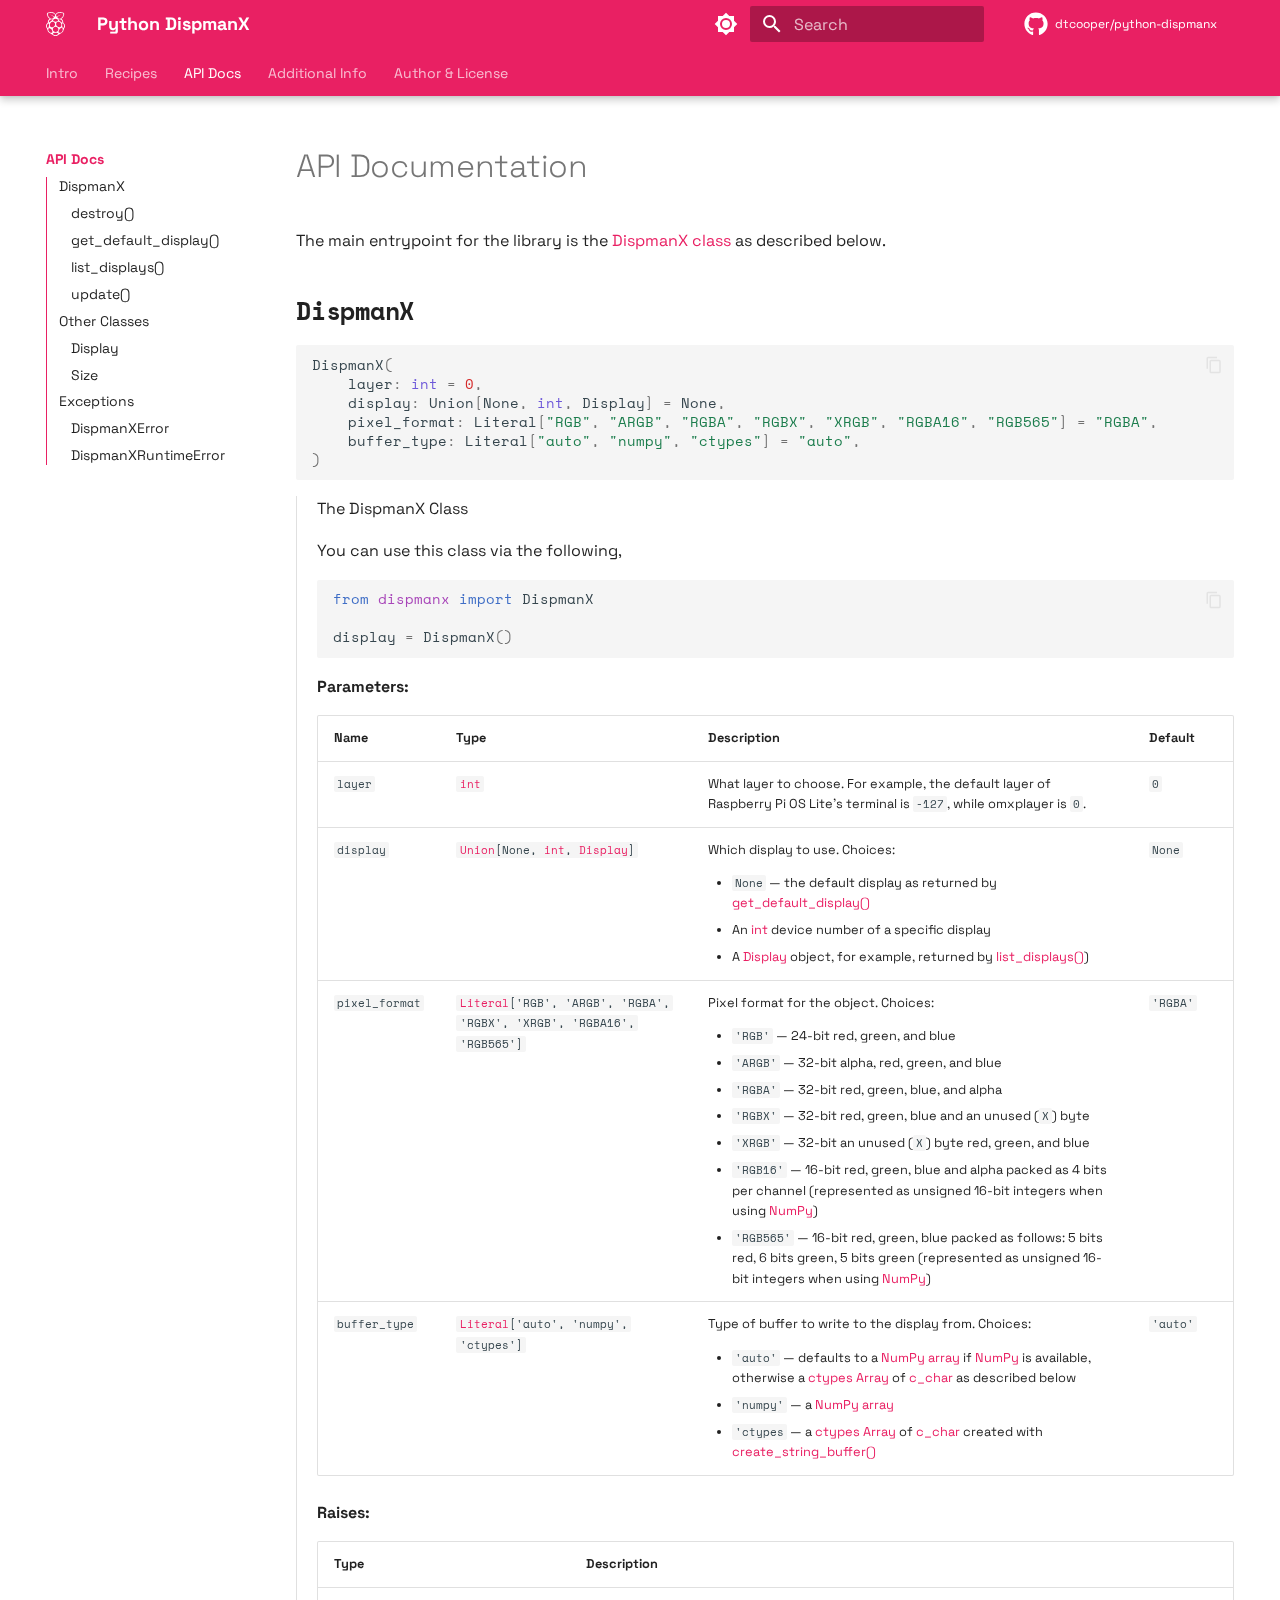
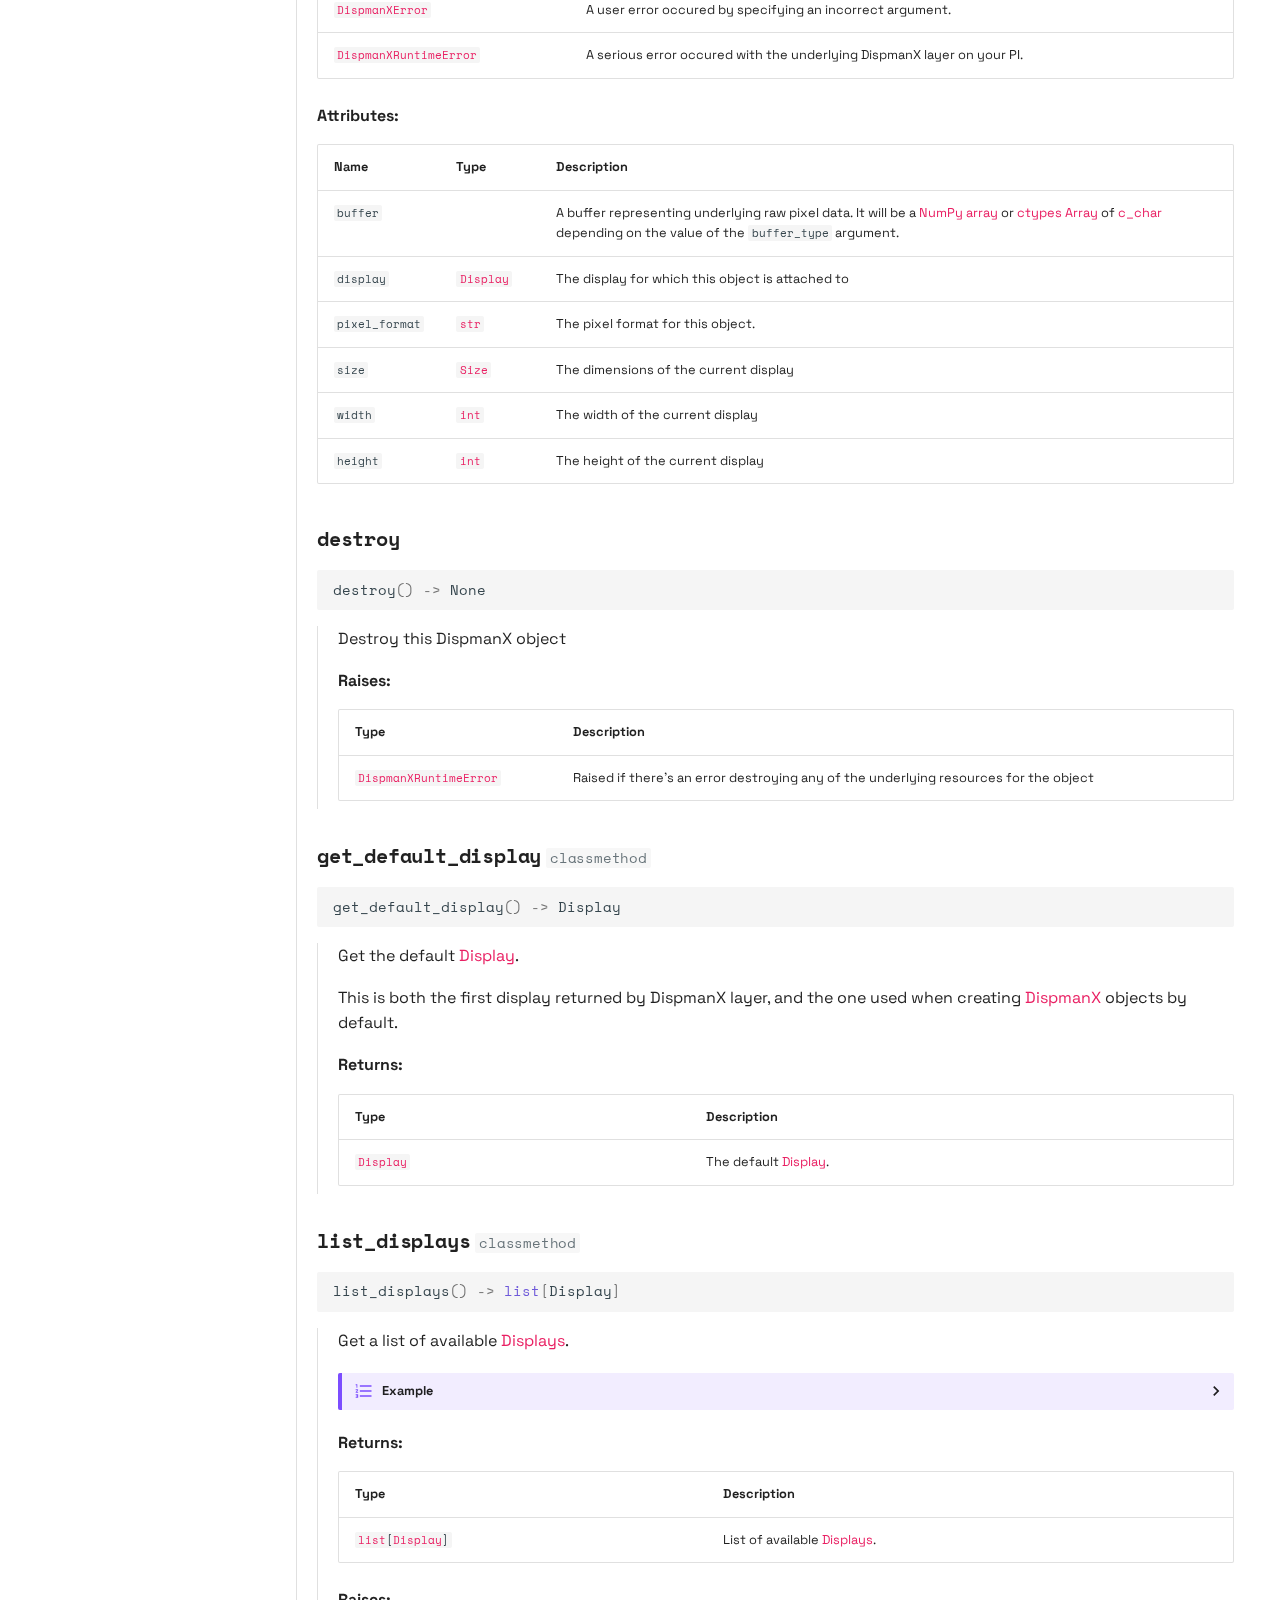
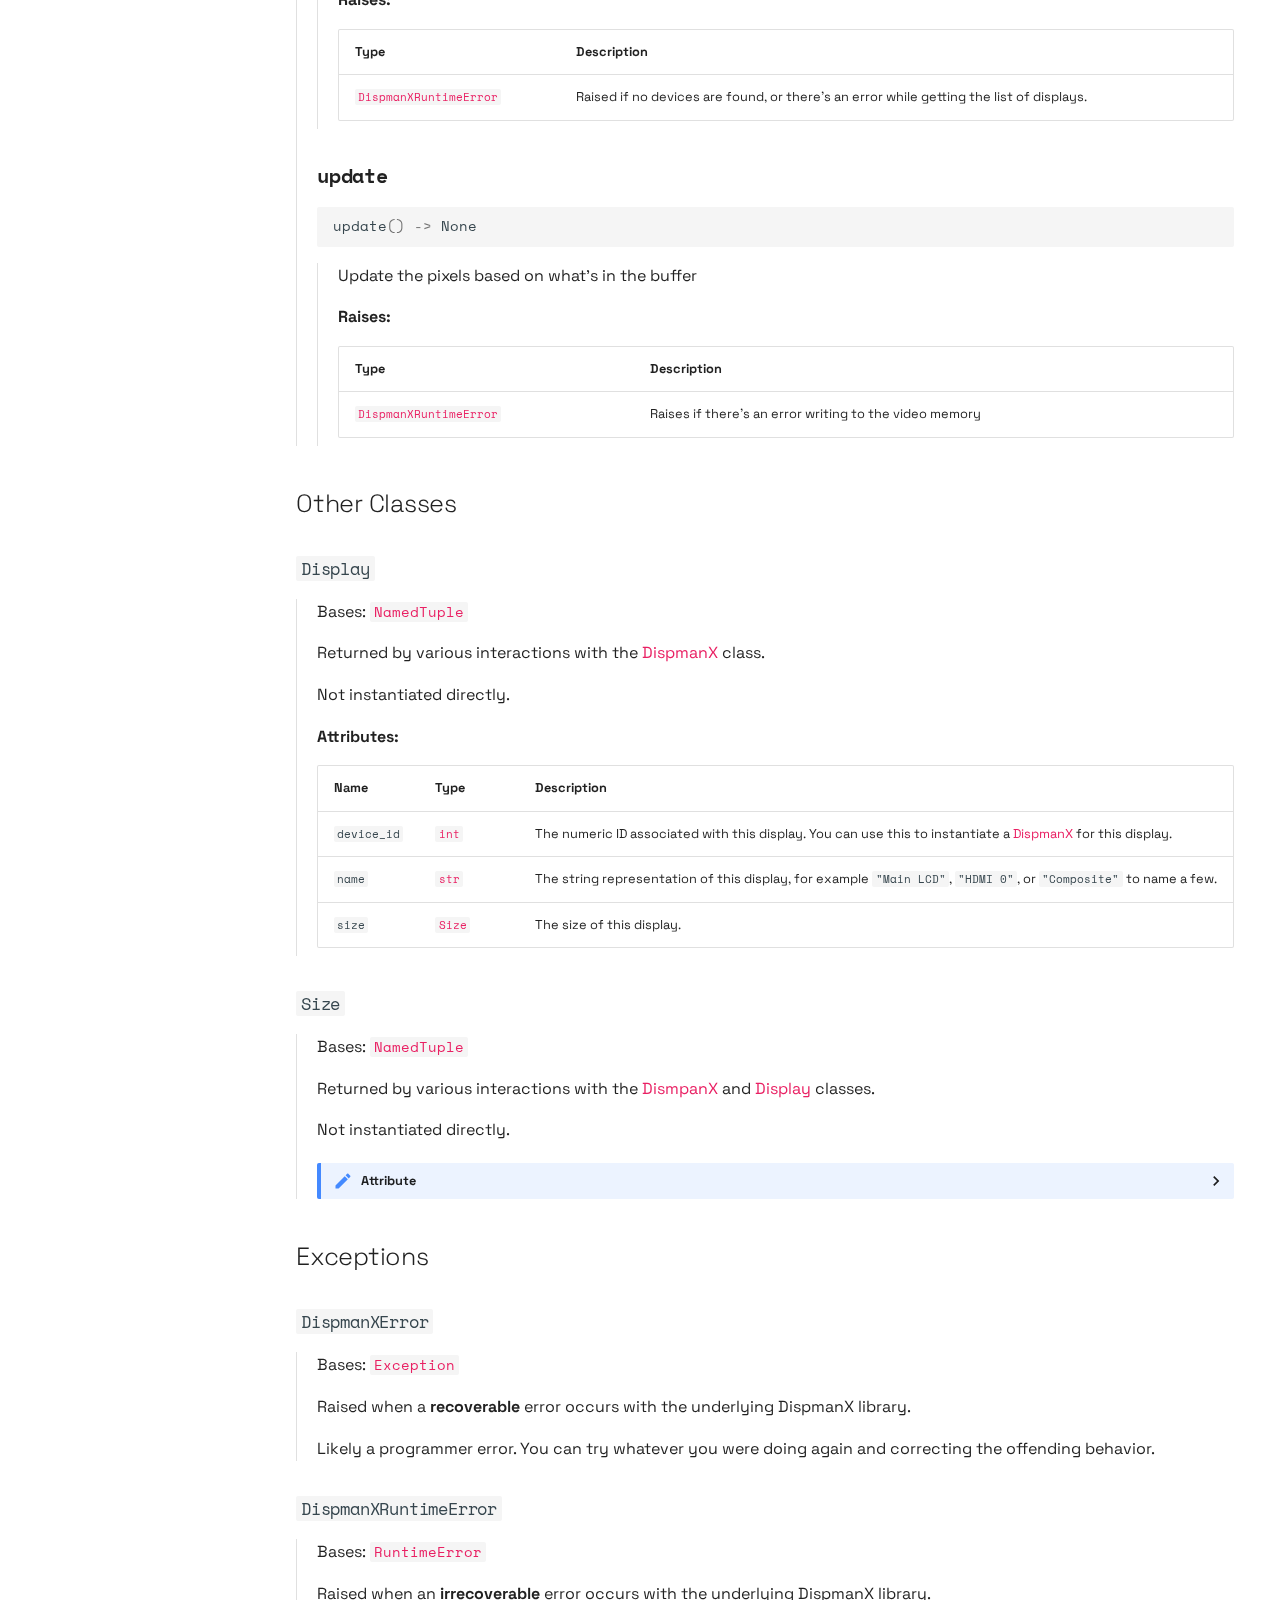
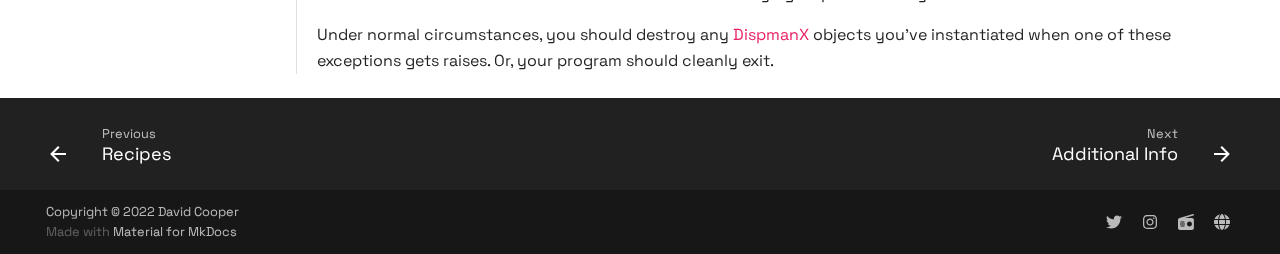
==== api/index.html @ 917f6f1a "Deployed 6e0c996 with MkDocs version: 1.3.1" ====
<!doctype html>
<html lang="en" class="no-js">
  <head>
    
      <meta charset="utf-8">
      <meta name="viewport" content="width=device-width,initial-scale=1">
      
      
      
        <link rel="canonical" href="https://dtcooper.github.io/python-dispmanx/api/">
      
      <link rel="icon" href="../assets/favicon.svg">
      <meta name="generator" content="mkdocs-1.3.1, mkdocs-material-8.3.9">
    
    
      
        <title>API Docs - Python DispmanX</title>
      
    
    
      <link rel="stylesheet" href="../assets/stylesheets/main.1d29e8d0.min.css">
      
        
        <link rel="stylesheet" href="../assets/stylesheets/palette.cbb835fc.min.css">
        
      
      
    
    
    
      
        
        
        <link rel="preconnect" href="https://fonts.gstatic.com" crossorigin>
        <link rel="stylesheet" href="https://fonts.googleapis.com/css?family=Space+Grotesk:300,300i,400,400i,700,700i%7CSpace+Mono:400,400i,700,700i&display=fallback">
        <style>:root{--md-text-font:"Space Grotesk";--md-code-font:"Space Mono"}</style>
      
    
    
      <link rel="stylesheet" href="../assets/_mkdocstrings.css">
    
      <link rel="stylesheet" href="../assets/extra.css">
    
    <script>__md_scope=new URL("..",location),__md_get=(e,_=localStorage,t=__md_scope)=>JSON.parse(_.getItem(t.pathname+"."+e)),__md_set=(e,_,t=localStorage,a=__md_scope)=>{try{t.setItem(a.pathname+"."+e,JSON.stringify(_))}catch(e){}}</script>
    
      

    
    
  </head>
  
  
    
    
      
    
    
    
    
    <body dir="ltr" data-md-color-scheme="default" data-md-color-primary="pink" data-md-color-accent="blue">
  
    
    
      <script>var palette=__md_get("__palette");if(palette&&"object"==typeof palette.color)for(var key of Object.keys(palette.color))document.body.setAttribute("data-md-color-"+key,palette.color[key])</script>
    
    <input class="md-toggle" data-md-toggle="drawer" type="checkbox" id="__drawer" autocomplete="off">
    <input class="md-toggle" data-md-toggle="search" type="checkbox" id="__search" autocomplete="off">
    <label class="md-overlay" for="__drawer"></label>
    <div data-md-component="skip">
      
        
        <a href="#api-documentation" class="md-skip">
          Skip to content
        </a>
      
    </div>
    <div data-md-component="announce">
      
    </div>
    
    
      

  

<header class="md-header md-header--lifted" data-md-component="header">
  <nav class="md-header__inner md-grid" aria-label="Header">
    <a href=".." title="Python DispmanX" class="md-header__button md-logo" aria-label="Python DispmanX" data-md-component="logo">
      
  
  <svg xmlns="http://www.w3.org/2000/svg" viewBox="0 0 407 512"><!--! Font Awesome Free 6.1.1 by @fontawesome - https://fontawesome.com License - https://fontawesome.com/license/free (Icons: CC BY 4.0, Fonts: SIL OFL 1.1, Code: MIT License) Copyright 2022 Fonticons, Inc.--><path d="m372 232.5-3.7-6.5c.1-46.4-21.4-65.3-46.5-79.7 7.6-2 15.4-3.6 17.6-13.2 13.1-3.3 15.8-9.4 17.1-15.8 3.4-2.3 14.8-8.7 13.6-19.7 6.4-4.4 10-10.1 8.1-18.1 6.9-7.5 8.7-13.7 5.8-19.4 8.3-10.3 4.6-15.6 1.1-20.9 6.2-11.2.7-23.2-16.6-21.2-6.9-10.1-21.9-7.8-24.2-7.8-2.6-3.2-6-6-16.5-4.7-6.8-6.1-14.4-5-22.3-2.1-9.3-7.3-15.5-1.4-22.6.8C271.6.6 269 5.5 263.5 7.6c-12.3-2.6-16.1 3-22 8.9l-6.9-.1c-18.6 10.8-27.8 32.8-31.1 44.1-3.3-11.3-12.5-33.3-31.1-44.1l-6.9.1c-5.9-5.9-9.7-11.5-22-8.9-5.6-2-8.1-7-19.4-3.4-4.6-1.4-8.9-4.4-13.9-4.3-2.6.1-5.5 1-8.7 3.5-7.9-3-15.5-4-22.3 2.1-10.5-1.3-14 1.4-16.5 4.7-2.3 0-17.3-2.3-24.2 7.8C21.2 16 15.8 28 22 39.2c-3.5 5.4-7.2 10.7 1.1 20.9-2.9 5.7-1.1 11.9 5.8 19.4-1.8 8 1.8 13.7 8.1 18.1-1.2 11 10.2 17.4 13.6 19.7 1.3 6.4 4 12.4 17.1 15.8 2.2 9.5 10 11.2 17.6 13.2-25.1 14.4-46.6 33.3-46.5 79.7l-3.7 6.5c-28.8 17.2-54.7 72.7-14.2 117.7 2.6 14.1 7.1 24.2 11 35.4 5.9 45.2 44.5 66.3 54.6 68.8 14.9 11.2 30.8 21.8 52.2 29.2C159 504.2 181 512 203 512h1c22.1 0 44-7.8 64.2-28.4 21.5-7.4 37.3-18 52.2-29.2 10.2-2.5 48.7-23.6 54.6-68.8 3.9-11.2 8.4-21.3 11-35.4 40.6-45.1 14.7-100.5-14-117.7zm-22.2-8c-1.5 18.7-98.9-65.1-82.1-67.9 45.7-7.5 83.6 19.2 82.1 67.9zm-43 93.1c-24.5 15.8-59.8 5.6-78.8-22.8s-14.6-64.2 9.9-80c24.5-15.8 59.8-5.6 78.8 22.8s14.6 64.2-9.9 80zM238.9 29.3c.8 4.2 1.8 6.8 2.9 7.6 5.4-5.8 9.8-11.7 16.8-17.3 0 3.3-1.7 6.8 2.5 9.4 3.7-5 8.8-9.5 15.5-13.3-3.2 5.6-.6 7.3 1.2 9.6 5.1-4.4 10-8.8 19.4-12.3-2.6 3.1-6.2 6.2-2.4 9.8 5.3-3.3 10.6-6.6 23.1-8.9-2.8 3.1-8.7 6.3-5.1 9.4 6.6-2.5 14-4.4 22.1-5.4-3.9 3.2-7.1 6.3-3.9 8.8 7.1-2.2 16.9-5.1 26.4-2.6l-6 6.1c-.7.8 14.1.6 23.9.8-3.6 5-7.2 9.7-9.3 18.2 1 1 5.8.4 10.4 0-4.7 9.9-12.8 12.3-14.7 16.6 2.9 2.2 6.8 1.6 11.2.1-3.4 6.9-10.4 11.7-16 17.3 1.4 1 3.9 1.6 9.7.9-5.2 5.5-11.4 10.5-18.8 15 1.3 1.5 5.8 1.5 10 1.6-6.7 6.5-15.3 9.9-23.4 14.2 4 2.7 6.9 2.1 10 2.1-5.7 4.7-15.4 7.1-24.4 10 1.7 2.7 3.4 3.4 7.1 4.1-9.5 5.3-23.2 2.9-27 5.6.9 2.7 3.6 4.4 6.7 5.8-15.4.9-57.3-.6-65.4-32.3 15.7-17.3 44.4-37.5 93.7-62.6-38.4 12.8-73 30-102 53.5-34.3-15.9-10.8-55.9 5.8-71.8zm-34.4 114.6c24.2-.3 54.1 17.8 54 34.7-.1 15-21 27.1-53.8 26.9-32.1-.4-53.7-15.2-53.6-29.8 0-11.9 26.2-32.5 53.4-31.8zm-123-12.8c3.7-.7 5.4-1.5 7.1-4.1-9-2.8-18.7-5.3-24.4-10 3.1 0 6 .7 10-2.1-8.1-4.3-16.7-7.7-23.4-14.2 4.2-.1 8.7 0 10-1.6-7.4-4.5-13.6-9.5-18.8-15 5.8.7 8.3.1 9.7-.9-5.6-5.6-12.7-10.4-16-17.3 4.3 1.5 8.3 2 11.2-.1-1.9-4.2-10-6.7-14.7-16.6 4.6.4 9.4 1 10.4 0-2.1-8.5-5.8-13.3-9.3-18.2 9.8-.1 24.6 0 23.9-.8l-6-6.1c9.5-2.5 19.3.4 26.4 2.6 3.2-2.5-.1-5.6-3.9-8.8 8.1 1.1 15.4 2.9 22.1 5.4 3.5-3.1-2.3-6.3-5.1-9.4 12.5 2.3 17.8 5.6 23.1 8.9 3.8-3.6.2-6.7-2.4-9.8 9.4 3.4 14.3 7.9 19.4 12.3 1.7-2.3 4.4-4 1.2-9.6 6.7 3.8 11.8 8.3 15.5 13.3 4.1-2.6 2.5-6.2 2.5-9.4 7 5.6 11.4 11.5 16.8 17.3 1.1-.8 2-3.4 2.9-7.6 16.6 15.9 40.1 55.9 6 71.8-29-23.5-63.6-40.7-102-53.5 49.3 25 78 45.3 93.7 62.6-8 31.8-50 33.2-65.4 32.3 3.1-1.4 5.8-3.2 6.7-5.8-4-2.8-17.6-.4-27.2-5.6zm60.1 24.1c16.8 2.8-80.6 86.5-82.1 67.9-1.5-48.7 36.5-75.5 82.1-67.9zM38.2 342c-23.7-18.8-31.3-73.7 12.6-98.3 26.5-7 9 107.8-12.6 98.3zm91 98.2c-13.3 7.9-45.8 4.7-68.8-27.9-15.5-27.4-13.5-55.2-2.6-63.4 16.3-9.8 41.5 3.4 60.9 25.6 16.9 20 24.6 55.3 10.5 65.7zm-26.4-119.7c-24.5-15.8-28.9-51.6-9.9-80s54.3-38.6 78.8-22.8 28.9 51.6 9.9 80c-19.1 28.4-54.4 38.6-78.8 22.8zM205 496c-29.4 1.2-58.2-23.7-57.8-32.3-.4-12.7 35.8-22.6 59.3-22 23.7-1 55.6 7.5 55.7 18.9.5 11-28.8 35.9-57.2 35.4zm58.9-124.9c.2 29.7-26.2 53.8-58.8 54-32.6.2-59.2-23.8-59.4-53.4v-.6c-.2-29.7 26.2-53.8 58.8-54 32.6-.2 59.2 23.8 59.4 53.4v.6zm82.2 42.7c-25.3 34.6-59.6 35.9-72.3 26.3-13.3-12.4-3.2-50.9 15.1-72 20.9-23.3 43.3-38.5 58.9-26.6 10.5 10.3 16.7 49.1-1.7 72.3zm22.9-73.2c-21.5 9.4-39-105.3-12.6-98.3 43.9 24.7 36.3 79.6 12.6 98.3z"/></svg>

    </a>
    <label class="md-header__button md-icon" for="__drawer">
      <svg xmlns="http://www.w3.org/2000/svg" viewBox="0 0 24 24"><path d="M3 6h18v2H3V6m0 5h18v2H3v-2m0 5h18v2H3v-2Z"/></svg>
    </label>
    <div class="md-header__title" data-md-component="header-title">
      <div class="md-header__ellipsis">
        <div class="md-header__topic">
          <span class="md-ellipsis">
            Python DispmanX
          </span>
        </div>
        <div class="md-header__topic" data-md-component="header-topic">
          <span class="md-ellipsis">
            
              API Docs
            
          </span>
        </div>
      </div>
    </div>
    
      <form class="md-header__option" data-md-component="palette">
        
          
          
          <input class="md-option" data-md-color-media="(prefers-color-scheme: light)" data-md-color-scheme="default" data-md-color-primary="pink" data-md-color-accent="blue"  aria-label="Switch to dark mode"  type="radio" name="__palette" id="__palette_1">
          
            <label class="md-header__button md-icon" title="Switch to dark mode" for="__palette_2" hidden>
              <svg xmlns="http://www.w3.org/2000/svg" viewBox="0 0 24 24"><path d="M12 8a4 4 0 0 0-4 4 4 4 0 0 0 4 4 4 4 0 0 0 4-4 4 4 0 0 0-4-4m0 10a6 6 0 0 1-6-6 6 6 0 0 1 6-6 6 6 0 0 1 6 6 6 6 0 0 1-6 6m8-9.31V4h-4.69L12 .69 8.69 4H4v4.69L.69 12 4 15.31V20h4.69L12 23.31 15.31 20H20v-4.69L23.31 12 20 8.69Z"/></svg>
            </label>
          
        
          
          
          <input class="md-option" data-md-color-media="(prefers-color-scheme: dark)" data-md-color-scheme="slate" data-md-color-primary="pink" data-md-color-accent="light-blue"  aria-label="Switch to light mode"  type="radio" name="__palette" id="__palette_2">
          
            <label class="md-header__button md-icon" title="Switch to light mode" for="__palette_1" hidden>
              <svg xmlns="http://www.w3.org/2000/svg" viewBox="0 0 24 24"><path d="m17.75 4.09-2.53 1.94.91 3.06-2.63-1.81-2.63 1.81.91-3.06-2.53-1.94L12.44 4l1.06-3 1.06 3 3.19.09m3.5 6.91-1.64 1.25.59 1.98-1.7-1.17-1.7 1.17.59-1.98L15.75 11l2.06-.05L18.5 9l.69 1.95 2.06.05m-2.28 4.95c.83-.08 1.72 1.1 1.19 1.85-.32.45-.66.87-1.08 1.27C15.17 23 8.84 23 4.94 19.07c-3.91-3.9-3.91-10.24 0-14.14.4-.4.82-.76 1.27-1.08.75-.53 1.93.36 1.85 1.19-.27 2.86.69 5.83 2.89 8.02a9.96 9.96 0 0 0 8.02 2.89m-1.64 2.02a12.08 12.08 0 0 1-7.8-3.47c-2.17-2.19-3.33-5-3.49-7.82-2.81 3.14-2.7 7.96.31 10.98 3.02 3.01 7.84 3.12 10.98.31Z"/></svg>
            </label>
          
        
      </form>
    
    
    
      <label class="md-header__button md-icon" for="__search">
        <svg xmlns="http://www.w3.org/2000/svg" viewBox="0 0 24 24"><path d="M9.5 3A6.5 6.5 0 0 1 16 9.5c0 1.61-.59 3.09-1.56 4.23l.27.27h.79l5 5-1.5 1.5-5-5v-.79l-.27-.27A6.516 6.516 0 0 1 9.5 16 6.5 6.5 0 0 1 3 9.5 6.5 6.5 0 0 1 9.5 3m0 2C7 5 5 7 5 9.5S7 14 9.5 14 14 12 14 9.5 12 5 9.5 5Z"/></svg>
      </label>
      <div class="md-search" data-md-component="search" role="dialog">
  <label class="md-search__overlay" for="__search"></label>
  <div class="md-search__inner" role="search">
    <form class="md-search__form" name="search">
      <input type="text" class="md-search__input" name="query" aria-label="Search" placeholder="Search" autocapitalize="off" autocorrect="off" autocomplete="off" spellcheck="false" data-md-component="search-query" required>
      <label class="md-search__icon md-icon" for="__search">
        <svg xmlns="http://www.w3.org/2000/svg" viewBox="0 0 24 24"><path d="M9.5 3A6.5 6.5 0 0 1 16 9.5c0 1.61-.59 3.09-1.56 4.23l.27.27h.79l5 5-1.5 1.5-5-5v-.79l-.27-.27A6.516 6.516 0 0 1 9.5 16 6.5 6.5 0 0 1 3 9.5 6.5 6.5 0 0 1 9.5 3m0 2C7 5 5 7 5 9.5S7 14 9.5 14 14 12 14 9.5 12 5 9.5 5Z"/></svg>
        <svg xmlns="http://www.w3.org/2000/svg" viewBox="0 0 24 24"><path d="M20 11v2H8l5.5 5.5-1.42 1.42L4.16 12l7.92-7.92L13.5 5.5 8 11h12Z"/></svg>
      </label>
      <nav class="md-search__options" aria-label="Search">
        
        <button type="reset" class="md-search__icon md-icon" aria-label="Clear" tabindex="-1">
          <svg xmlns="http://www.w3.org/2000/svg" viewBox="0 0 24 24"><path d="M19 6.41 17.59 5 12 10.59 6.41 5 5 6.41 10.59 12 5 17.59 6.41 19 12 13.41 17.59 19 19 17.59 13.41 12 19 6.41Z"/></svg>
        </button>
      </nav>
      
        <div class="md-search__suggest" data-md-component="search-suggest"></div>
      
    </form>
    <div class="md-search__output">
      <div class="md-search__scrollwrap" data-md-scrollfix>
        <div class="md-search-result" data-md-component="search-result">
          <div class="md-search-result__meta">
            Initializing search
          </div>
          <ol class="md-search-result__list"></ol>
        </div>
      </div>
    </div>
  </div>
</div>
    
    
      <div class="md-header__source">
        <a href="https://github.com/dtcooper/python-dispmanx" title="Go to repository" class="md-source" data-md-component="source">
  <div class="md-source__icon md-icon">
    
    <svg xmlns="http://www.w3.org/2000/svg" viewBox="0 0 496 512"><!--! Font Awesome Free 6.1.1 by @fontawesome - https://fontawesome.com License - https://fontawesome.com/license/free (Icons: CC BY 4.0, Fonts: SIL OFL 1.1, Code: MIT License) Copyright 2022 Fonticons, Inc.--><path d="M165.9 397.4c0 2-2.3 3.6-5.2 3.6-3.3.3-5.6-1.3-5.6-3.6 0-2 2.3-3.6 5.2-3.6 3-.3 5.6 1.3 5.6 3.6zm-31.1-4.5c-.7 2 1.3 4.3 4.3 4.9 2.6 1 5.6 0 6.2-2s-1.3-4.3-4.3-5.2c-2.6-.7-5.5.3-6.2 2.3zm44.2-1.7c-2.9.7-4.9 2.6-4.6 4.9.3 2 2.9 3.3 5.9 2.6 2.9-.7 4.9-2.6 4.6-4.6-.3-1.9-3-3.2-5.9-2.9zM244.8 8C106.1 8 0 113.3 0 252c0 110.9 69.8 205.8 169.5 239.2 12.8 2.3 17.3-5.6 17.3-12.1 0-6.2-.3-40.4-.3-61.4 0 0-70 15-84.7-29.8 0 0-11.4-29.1-27.8-36.6 0 0-22.9-15.7 1.6-15.4 0 0 24.9 2 38.6 25.8 21.9 38.6 58.6 27.5 72.9 20.9 2.3-16 8.8-27.1 16-33.7-55.9-6.2-112.3-14.3-112.3-110.5 0-27.5 7.6-41.3 23.6-58.9-2.6-6.5-11.1-33.3 2.6-67.9 20.9-6.5 69 27 69 27 20-5.6 41.5-8.5 62.8-8.5s42.8 2.9 62.8 8.5c0 0 48.1-33.6 69-27 13.7 34.7 5.2 61.4 2.6 67.9 16 17.7 25.8 31.5 25.8 58.9 0 96.5-58.9 104.2-114.8 110.5 9.2 7.9 17 22.9 17 46.4 0 33.7-.3 75.4-.3 83.6 0 6.5 4.6 14.4 17.3 12.1C428.2 457.8 496 362.9 496 252 496 113.3 383.5 8 244.8 8zM97.2 352.9c-1.3 1-1 3.3.7 5.2 1.6 1.6 3.9 2.3 5.2 1 1.3-1 1-3.3-.7-5.2-1.6-1.6-3.9-2.3-5.2-1zm-10.8-8.1c-.7 1.3.3 2.9 2.3 3.9 1.6 1 3.6.7 4.3-.7.7-1.3-.3-2.9-2.3-3.9-2-.6-3.6-.3-4.3.7zm32.4 35.6c-1.6 1.3-1 4.3 1.3 6.2 2.3 2.3 5.2 2.6 6.5 1 1.3-1.3.7-4.3-1.3-6.2-2.2-2.3-5.2-2.6-6.5-1zm-11.4-14.7c-1.6 1-1.6 3.6 0 5.9 1.6 2.3 4.3 3.3 5.6 2.3 1.6-1.3 1.6-3.9 0-6.2-1.4-2.3-4-3.3-5.6-2z"/></svg>
  </div>
  <div class="md-source__repository">
    dtcooper/python-dispmanx
  </div>
</a>
      </div>
    
  </nav>
  
    
      
<nav class="md-tabs" aria-label="Tabs" data-md-component="tabs">
  <div class="md-tabs__inner md-grid">
    <ul class="md-tabs__list">
      
        
  
  


  <li class="md-tabs__item">
    <a href=".." class="md-tabs__link">
      Intro
    </a>
  </li>

      
        
  
  


  <li class="md-tabs__item">
    <a href="../recipes/" class="md-tabs__link">
      Recipes
    </a>
  </li>

      
        
  
  
    
  


  <li class="md-tabs__item">
    <a href="./" class="md-tabs__link md-tabs__link--active">
      API Docs
    </a>
  </li>

      
        
  
  


  <li class="md-tabs__item">
    <a href="../more-info/" class="md-tabs__link">
      Additional Info
    </a>
  </li>

      
        
  
  


  <li class="md-tabs__item">
    <a href="../license/" class="md-tabs__link">
      Author & License
    </a>
  </li>

      
    </ul>
  </div>
</nav>
    
  
</header>
    
    <div class="md-container" data-md-component="container">
      
      
        
      
      <main class="md-main" data-md-component="main">
        <div class="md-main__inner md-grid">
          
            
              
              <div class="md-sidebar md-sidebar--primary" data-md-component="sidebar" data-md-type="navigation" >
                <div class="md-sidebar__scrollwrap">
                  <div class="md-sidebar__inner">
                    

  


  

<nav class="md-nav md-nav--primary md-nav--lifted md-nav--integrated" aria-label="Navigation" data-md-level="0">
  <label class="md-nav__title" for="__drawer">
    <a href=".." title="Python DispmanX" class="md-nav__button md-logo" aria-label="Python DispmanX" data-md-component="logo">
      
  
  <svg xmlns="http://www.w3.org/2000/svg" viewBox="0 0 407 512"><!--! Font Awesome Free 6.1.1 by @fontawesome - https://fontawesome.com License - https://fontawesome.com/license/free (Icons: CC BY 4.0, Fonts: SIL OFL 1.1, Code: MIT License) Copyright 2022 Fonticons, Inc.--><path d="m372 232.5-3.7-6.5c.1-46.4-21.4-65.3-46.5-79.7 7.6-2 15.4-3.6 17.6-13.2 13.1-3.3 15.8-9.4 17.1-15.8 3.4-2.3 14.8-8.7 13.6-19.7 6.4-4.4 10-10.1 8.1-18.1 6.9-7.5 8.7-13.7 5.8-19.4 8.3-10.3 4.6-15.6 1.1-20.9 6.2-11.2.7-23.2-16.6-21.2-6.9-10.1-21.9-7.8-24.2-7.8-2.6-3.2-6-6-16.5-4.7-6.8-6.1-14.4-5-22.3-2.1-9.3-7.3-15.5-1.4-22.6.8C271.6.6 269 5.5 263.5 7.6c-12.3-2.6-16.1 3-22 8.9l-6.9-.1c-18.6 10.8-27.8 32.8-31.1 44.1-3.3-11.3-12.5-33.3-31.1-44.1l-6.9.1c-5.9-5.9-9.7-11.5-22-8.9-5.6-2-8.1-7-19.4-3.4-4.6-1.4-8.9-4.4-13.9-4.3-2.6.1-5.5 1-8.7 3.5-7.9-3-15.5-4-22.3 2.1-10.5-1.3-14 1.4-16.5 4.7-2.3 0-17.3-2.3-24.2 7.8C21.2 16 15.8 28 22 39.2c-3.5 5.4-7.2 10.7 1.1 20.9-2.9 5.7-1.1 11.9 5.8 19.4-1.8 8 1.8 13.7 8.1 18.1-1.2 11 10.2 17.4 13.6 19.7 1.3 6.4 4 12.4 17.1 15.8 2.2 9.5 10 11.2 17.6 13.2-25.1 14.4-46.6 33.3-46.5 79.7l-3.7 6.5c-28.8 17.2-54.7 72.7-14.2 117.7 2.6 14.1 7.1 24.2 11 35.4 5.9 45.2 44.5 66.3 54.6 68.8 14.9 11.2 30.8 21.8 52.2 29.2C159 504.2 181 512 203 512h1c22.1 0 44-7.8 64.2-28.4 21.5-7.4 37.3-18 52.2-29.2 10.2-2.5 48.7-23.6 54.6-68.8 3.9-11.2 8.4-21.3 11-35.4 40.6-45.1 14.7-100.5-14-117.7zm-22.2-8c-1.5 18.7-98.9-65.1-82.1-67.9 45.7-7.5 83.6 19.2 82.1 67.9zm-43 93.1c-24.5 15.8-59.8 5.6-78.8-22.8s-14.6-64.2 9.9-80c24.5-15.8 59.8-5.6 78.8 22.8s14.6 64.2-9.9 80zM238.9 29.3c.8 4.2 1.8 6.8 2.9 7.6 5.4-5.8 9.8-11.7 16.8-17.3 0 3.3-1.7 6.8 2.5 9.4 3.7-5 8.8-9.5 15.5-13.3-3.2 5.6-.6 7.3 1.2 9.6 5.1-4.4 10-8.8 19.4-12.3-2.6 3.1-6.2 6.2-2.4 9.8 5.3-3.3 10.6-6.6 23.1-8.9-2.8 3.1-8.7 6.3-5.1 9.4 6.6-2.5 14-4.4 22.1-5.4-3.9 3.2-7.1 6.3-3.9 8.8 7.1-2.2 16.9-5.1 26.4-2.6l-6 6.1c-.7.8 14.1.6 23.9.8-3.6 5-7.2 9.7-9.3 18.2 1 1 5.8.4 10.4 0-4.7 9.9-12.8 12.3-14.7 16.6 2.9 2.2 6.8 1.6 11.2.1-3.4 6.9-10.4 11.7-16 17.3 1.4 1 3.9 1.6 9.7.9-5.2 5.5-11.4 10.5-18.8 15 1.3 1.5 5.8 1.5 10 1.6-6.7 6.5-15.3 9.9-23.4 14.2 4 2.7 6.9 2.1 10 2.1-5.7 4.7-15.4 7.1-24.4 10 1.7 2.7 3.4 3.4 7.1 4.1-9.5 5.3-23.2 2.9-27 5.6.9 2.7 3.6 4.4 6.7 5.8-15.4.9-57.3-.6-65.4-32.3 15.7-17.3 44.4-37.5 93.7-62.6-38.4 12.8-73 30-102 53.5-34.3-15.9-10.8-55.9 5.8-71.8zm-34.4 114.6c24.2-.3 54.1 17.8 54 34.7-.1 15-21 27.1-53.8 26.9-32.1-.4-53.7-15.2-53.6-29.8 0-11.9 26.2-32.5 53.4-31.8zm-123-12.8c3.7-.7 5.4-1.5 7.1-4.1-9-2.8-18.7-5.3-24.4-10 3.1 0 6 .7 10-2.1-8.1-4.3-16.7-7.7-23.4-14.2 4.2-.1 8.7 0 10-1.6-7.4-4.5-13.6-9.5-18.8-15 5.8.7 8.3.1 9.7-.9-5.6-5.6-12.7-10.4-16-17.3 4.3 1.5 8.3 2 11.2-.1-1.9-4.2-10-6.7-14.7-16.6 4.6.4 9.4 1 10.4 0-2.1-8.5-5.8-13.3-9.3-18.2 9.8-.1 24.6 0 23.9-.8l-6-6.1c9.5-2.5 19.3.4 26.4 2.6 3.2-2.5-.1-5.6-3.9-8.8 8.1 1.1 15.4 2.9 22.1 5.4 3.5-3.1-2.3-6.3-5.1-9.4 12.5 2.3 17.8 5.6 23.1 8.9 3.8-3.6.2-6.7-2.4-9.8 9.4 3.4 14.3 7.9 19.4 12.3 1.7-2.3 4.4-4 1.2-9.6 6.7 3.8 11.8 8.3 15.5 13.3 4.1-2.6 2.5-6.2 2.5-9.4 7 5.6 11.4 11.5 16.8 17.3 1.1-.8 2-3.4 2.9-7.6 16.6 15.9 40.1 55.9 6 71.8-29-23.5-63.6-40.7-102-53.5 49.3 25 78 45.3 93.7 62.6-8 31.8-50 33.2-65.4 32.3 3.1-1.4 5.8-3.2 6.7-5.8-4-2.8-17.6-.4-27.2-5.6zm60.1 24.1c16.8 2.8-80.6 86.5-82.1 67.9-1.5-48.7 36.5-75.5 82.1-67.9zM38.2 342c-23.7-18.8-31.3-73.7 12.6-98.3 26.5-7 9 107.8-12.6 98.3zm91 98.2c-13.3 7.9-45.8 4.7-68.8-27.9-15.5-27.4-13.5-55.2-2.6-63.4 16.3-9.8 41.5 3.4 60.9 25.6 16.9 20 24.6 55.3 10.5 65.7zm-26.4-119.7c-24.5-15.8-28.9-51.6-9.9-80s54.3-38.6 78.8-22.8 28.9 51.6 9.9 80c-19.1 28.4-54.4 38.6-78.8 22.8zM205 496c-29.4 1.2-58.2-23.7-57.8-32.3-.4-12.7 35.8-22.6 59.3-22 23.7-1 55.6 7.5 55.7 18.9.5 11-28.8 35.9-57.2 35.4zm58.9-124.9c.2 29.7-26.2 53.8-58.8 54-32.6.2-59.2-23.8-59.4-53.4v-.6c-.2-29.7 26.2-53.8 58.8-54 32.6-.2 59.2 23.8 59.4 53.4v.6zm82.2 42.7c-25.3 34.6-59.6 35.9-72.3 26.3-13.3-12.4-3.2-50.9 15.1-72 20.9-23.3 43.3-38.5 58.9-26.6 10.5 10.3 16.7 49.1-1.7 72.3zm22.9-73.2c-21.5 9.4-39-105.3-12.6-98.3 43.9 24.7 36.3 79.6 12.6 98.3z"/></svg>

    </a>
    Python DispmanX
  </label>
  
    <div class="md-nav__source">
      <a href="https://github.com/dtcooper/python-dispmanx" title="Go to repository" class="md-source" data-md-component="source">
  <div class="md-source__icon md-icon">
    
    <svg xmlns="http://www.w3.org/2000/svg" viewBox="0 0 496 512"><!--! Font Awesome Free 6.1.1 by @fontawesome - https://fontawesome.com License - https://fontawesome.com/license/free (Icons: CC BY 4.0, Fonts: SIL OFL 1.1, Code: MIT License) Copyright 2022 Fonticons, Inc.--><path d="M165.9 397.4c0 2-2.3 3.6-5.2 3.6-3.3.3-5.6-1.3-5.6-3.6 0-2 2.3-3.6 5.2-3.6 3-.3 5.6 1.3 5.6 3.6zm-31.1-4.5c-.7 2 1.3 4.3 4.3 4.9 2.6 1 5.6 0 6.2-2s-1.3-4.3-4.3-5.2c-2.6-.7-5.5.3-6.2 2.3zm44.2-1.7c-2.9.7-4.9 2.6-4.6 4.9.3 2 2.9 3.3 5.9 2.6 2.9-.7 4.9-2.6 4.6-4.6-.3-1.9-3-3.2-5.9-2.9zM244.8 8C106.1 8 0 113.3 0 252c0 110.9 69.8 205.8 169.5 239.2 12.8 2.3 17.3-5.6 17.3-12.1 0-6.2-.3-40.4-.3-61.4 0 0-70 15-84.7-29.8 0 0-11.4-29.1-27.8-36.6 0 0-22.9-15.7 1.6-15.4 0 0 24.9 2 38.6 25.8 21.9 38.6 58.6 27.5 72.9 20.9 2.3-16 8.8-27.1 16-33.7-55.9-6.2-112.3-14.3-112.3-110.5 0-27.5 7.6-41.3 23.6-58.9-2.6-6.5-11.1-33.3 2.6-67.9 20.9-6.5 69 27 69 27 20-5.6 41.5-8.5 62.8-8.5s42.8 2.9 62.8 8.5c0 0 48.1-33.6 69-27 13.7 34.7 5.2 61.4 2.6 67.9 16 17.7 25.8 31.5 25.8 58.9 0 96.5-58.9 104.2-114.8 110.5 9.2 7.9 17 22.9 17 46.4 0 33.7-.3 75.4-.3 83.6 0 6.5 4.6 14.4 17.3 12.1C428.2 457.8 496 362.9 496 252 496 113.3 383.5 8 244.8 8zM97.2 352.9c-1.3 1-1 3.3.7 5.2 1.6 1.6 3.9 2.3 5.2 1 1.3-1 1-3.3-.7-5.2-1.6-1.6-3.9-2.3-5.2-1zm-10.8-8.1c-.7 1.3.3 2.9 2.3 3.9 1.6 1 3.6.7 4.3-.7.7-1.3-.3-2.9-2.3-3.9-2-.6-3.6-.3-4.3.7zm32.4 35.6c-1.6 1.3-1 4.3 1.3 6.2 2.3 2.3 5.2 2.6 6.5 1 1.3-1.3.7-4.3-1.3-6.2-2.2-2.3-5.2-2.6-6.5-1zm-11.4-14.7c-1.6 1-1.6 3.6 0 5.9 1.6 2.3 4.3 3.3 5.6 2.3 1.6-1.3 1.6-3.9 0-6.2-1.4-2.3-4-3.3-5.6-2z"/></svg>
  </div>
  <div class="md-source__repository">
    dtcooper/python-dispmanx
  </div>
</a>
    </div>
  
  <ul class="md-nav__list" data-md-scrollfix>
    
      
      
      

  
  
  
    <li class="md-nav__item">
      <a href=".." class="md-nav__link">
        Intro
      </a>
    </li>
  

    
      
      
      

  
  
  
    <li class="md-nav__item">
      <a href="../recipes/" class="md-nav__link">
        Recipes
      </a>
    </li>
  

    
      
      
      

  
  
    
  
  
    <li class="md-nav__item md-nav__item--active">
      
      <input class="md-nav__toggle md-toggle" data-md-toggle="toc" type="checkbox" id="__toc">
      
      
        
      
      
        <label class="md-nav__link md-nav__link--active" for="__toc">
          API Docs
          <span class="md-nav__icon md-icon"></span>
        </label>
      
      <a href="./" class="md-nav__link md-nav__link--active">
        API Docs
      </a>
      
        

<nav class="md-nav md-nav--secondary" aria-label="Table of contents">
  
  
  
    
  
  
    <label class="md-nav__title" for="__toc">
      <span class="md-nav__icon md-icon"></span>
      Table of contents
    </label>
    <ul class="md-nav__list" data-md-component="toc" data-md-scrollfix>
      
        <li class="md-nav__item">
  <a href="#dispmanx.DispmanX" class="md-nav__link">
    DispmanX
  </a>
  
    <nav class="md-nav" aria-label="DispmanX">
      <ul class="md-nav__list">
        
          <li class="md-nav__item">
  <a href="#dispmanx.dispmanx.DispmanX.destroy" class="md-nav__link">
    destroy()
  </a>
  
</li>
        
          <li class="md-nav__item">
  <a href="#dispmanx.dispmanx.DispmanX.get_default_display" class="md-nav__link">
    get_default_display()
  </a>
  
</li>
        
          <li class="md-nav__item">
  <a href="#dispmanx.dispmanx.DispmanX.list_displays" class="md-nav__link">
    list_displays()
  </a>
  
</li>
        
          <li class="md-nav__item">
  <a href="#dispmanx.dispmanx.DispmanX.update" class="md-nav__link">
    update()
  </a>
  
</li>
        
      </ul>
    </nav>
  
</li>
      
        <li class="md-nav__item">
  <a href="#other-classes" class="md-nav__link">
    Other Classes
  </a>
  
    <nav class="md-nav" aria-label="Other Classes">
      <ul class="md-nav__list">
        
          <li class="md-nav__item">
  <a href="#dispmanx.dispmanx.Display" class="md-nav__link">
    Display
  </a>
  
</li>
        
          <li class="md-nav__item">
  <a href="#dispmanx.dispmanx.Size" class="md-nav__link">
    Size
  </a>
  
</li>
        
      </ul>
    </nav>
  
</li>
      
        <li class="md-nav__item">
  <a href="#exceptions" class="md-nav__link">
    Exceptions
  </a>
  
    <nav class="md-nav" aria-label="Exceptions">
      <ul class="md-nav__list">
        
          <li class="md-nav__item">
  <a href="#dispmanx.DispmanXError" class="md-nav__link">
    DispmanXError
  </a>
  
</li>
        
          <li class="md-nav__item">
  <a href="#dispmanx.DispmanXRuntimeError" class="md-nav__link">
    DispmanXRuntimeError
  </a>
  
</li>
        
      </ul>
    </nav>
  
</li>
      
    </ul>
  
</nav>
      
    </li>
  

    
      
      
      

  
  
  
    <li class="md-nav__item">
      <a href="../more-info/" class="md-nav__link">
        Additional Info
      </a>
    </li>
  

    
      
      
      

  
  
  
    <li class="md-nav__item">
      <a href="../license/" class="md-nav__link">
        Author & License
      </a>
    </li>
  

    
  </ul>
</nav>
                  </div>
                </div>
              </div>
            
            
          
          <div class="md-content" data-md-component="content">
            <article class="md-content__inner md-typeset">
              
                


<h1 id="api-documentation">API Documentation<a class="headerlink" href="#api-documentation" title="Permanent link">←</a></h1>
<p>The main entrypoint for the library is the <a class="autorefs autorefs-internal" href="#dispmanx.DispmanX">DispmanX class</a>
as described below.</p>


<div class="doc doc-object doc-class">



<h2 id="dispmanx.DispmanX" class="doc doc-heading">
        <span class="doc doc-object-name doc-class-name">DispmanX</span>


<a href="#dispmanx.DispmanX" class="headerlink" title="Permanent link">←</a></h2>
<div class="highlight"><pre><span></span><code><a id="__codelineno-0-1" name="__codelineno-0-1" href="#__codelineno-0-1"></a><span class="n">DispmanX</span><span class="p">(</span>
<a id="__codelineno-0-2" name="__codelineno-0-2" href="#__codelineno-0-2"></a>    <span class="n">layer</span><span class="p">:</span> <span class="nb">int</span> <span class="o">=</span> <span class="mi">0</span><span class="p">,</span>
<a id="__codelineno-0-3" name="__codelineno-0-3" href="#__codelineno-0-3"></a>    <span class="n">display</span><span class="p">:</span> <span class="n">Union</span><span class="p">[</span><span class="kc">None</span><span class="p">,</span> <span class="nb">int</span><span class="p">,</span> <span class="n">Display</span><span class="p">]</span> <span class="o">=</span> <span class="kc">None</span><span class="p">,</span>
<a id="__codelineno-0-4" name="__codelineno-0-4" href="#__codelineno-0-4"></a>    <span class="n">pixel_format</span><span class="p">:</span> <span class="n">Literal</span><span class="p">[</span><span class="s2">&quot;RGB&quot;</span><span class="p">,</span> <span class="s2">&quot;ARGB&quot;</span><span class="p">,</span> <span class="s2">&quot;RGBA&quot;</span><span class="p">,</span> <span class="s2">&quot;RGBX&quot;</span><span class="p">,</span> <span class="s2">&quot;XRGB&quot;</span><span class="p">,</span> <span class="s2">&quot;RGBA16&quot;</span><span class="p">,</span> <span class="s2">&quot;RGB565&quot;</span><span class="p">]</span> <span class="o">=</span> <span class="s2">&quot;RGBA&quot;</span><span class="p">,</span>
<a id="__codelineno-0-5" name="__codelineno-0-5" href="#__codelineno-0-5"></a>    <span class="n">buffer_type</span><span class="p">:</span> <span class="n">Literal</span><span class="p">[</span><span class="s2">&quot;auto&quot;</span><span class="p">,</span> <span class="s2">&quot;numpy&quot;</span><span class="p">,</span> <span class="s2">&quot;ctypes&quot;</span><span class="p">]</span> <span class="o">=</span> <span class="s2">&quot;auto&quot;</span><span class="p">,</span>
<a id="__codelineno-0-6" name="__codelineno-0-6" href="#__codelineno-0-6"></a><span class="p">)</span>
</code></pre></div>

  <div class="doc doc-contents first">


  
      <p>The DispmanX Class</p>
<p>You can use this class via the following,</p>
<div class="highlight"><pre><span></span><code><a id="__codelineno-0-1" name="__codelineno-0-1" href="#__codelineno-0-1"></a><span class="kn">from</span> <span class="nn">dispmanx</span> <span class="kn">import</span> <span class="n">DispmanX</span>
<a id="__codelineno-0-2" name="__codelineno-0-2" href="#__codelineno-0-2"></a>
<a id="__codelineno-0-3" name="__codelineno-0-3" href="#__codelineno-0-3"></a><span class="n">display</span> <span class="o">=</span> <span class="n">DispmanX</span><span class="p">()</span>
</code></pre></div>

  <p><strong>Parameters:</strong></p>
  <table>
    <thead>
      <tr>
        <th>Name</th>
        <th>Type</th>
        <th>Description</th>
        <th>Default</th>
      </tr>
    </thead>
    <tbody>
        <tr>
          <td><code>layer</code></td>
          <td>
                <code><a class="autorefs autorefs-external" href="https://docs.python.org/3/library/functions.html#int">int</a></code>
          </td>
          <td><p>What layer to choose. For example, the default layer of
Raspberry Pi OS Lite's terminal is <code>-127</code>, while omxplayer is
<code>0</code>.</p></td>
          <td>
                <code>0</code>
          </td>
        </tr>
        <tr>
          <td><code>display</code></td>
          <td>
                <code><a class="autorefs autorefs-external" title="typing.Union" href="https://docs.python.org/3/library/typing.html#typing.Union">Union</a>[None, <a class="autorefs autorefs-external" href="https://docs.python.org/3/library/functions.html#int">int</a>, <a class="autorefs autorefs-internal" title="dispmanx.dispmanx.Display" href="#dispmanx.dispmanx.Display">Display</a>]</code>
          </td>
          <td><p>Which display to use. Choices:</p>
<ul>
<li><code>None</code> &mdash; the default display as returned by
    <a class="autorefs autorefs-internal" href="#dispmanx.dispmanx.DispmanX.get_default_display">get_default_display()</a></li>
<li>An <a class="autorefs autorefs-external" href="https://docs.python.org/3/library/functions.html#int">int</a> device number of a specific display</li>
<li>A <a class="autorefs autorefs-internal" href="#dispmanx.dispmanx.Display">Display</a> object, for example,
    returned by <a class="autorefs autorefs-internal" href="#dispmanx.dispmanx.DispmanX.list_displays">list_displays()</a>)</li>
</ul></td>
          <td>
                <code>None</code>
          </td>
        </tr>
        <tr>
          <td><code>pixel_format</code></td>
          <td>
                <code><a class="autorefs autorefs-external" title="typing.Literal" href="https://docs.python.org/3/library/typing.html#typing.Literal">Literal</a>[&#39;RGB&#39;, &#39;ARGB&#39;, &#39;RGBA&#39;, &#39;RGBX&#39;, &#39;XRGB&#39;, &#39;RGBA16&#39;, &#39;RGB565&#39;]</code>
          </td>
          <td><p>Pixel format for the object. Choices:</p>
<ul>
<li><code>'RGB'</code> &mdash; 24-bit red, green, and blue</li>
<li><code>'ARGB'</code> &mdash; 32-bit alpha, red, green, and blue</li>
<li><code>'RGBA'</code> &mdash; 32-bit red, green, blue, and alpha</li>
<li><code>'RGBX'</code> &mdash; 32-bit red, green, blue and an unused (<code>X</code>) byte</li>
<li><code>'XRGB'</code> &mdash; 32-bit an unused (<code>X</code>) byte red, green, and blue</li>
<li><code>'RGB16'</code> &mdash; 16-bit red, green, blue and alpha packed as
    4 bits per channel (represented as unsigned 16-bit integers
    when using <a class="autorefs autorefs-external" href="https://docs.scipy.org/doc/numpy/reference/index.html#module-numpy">NumPy</a>)</li>
<li><code>'RGB565'</code> &mdash; 16-bit red, green, blue packed as follows:
    5 bits red, 6 bits green, 5 bits green (represented as unsigned
    16-bit integers when using <a class="autorefs autorefs-external" href="https://docs.scipy.org/doc/numpy/reference/index.html#module-numpy">NumPy</a>)</li>
</ul></td>
          <td>
                <code>&#39;RGBA&#39;</code>
          </td>
        </tr>
        <tr>
          <td><code>buffer_type</code></td>
          <td>
                <code><a class="autorefs autorefs-external" title="typing.Literal" href="https://docs.python.org/3/library/typing.html#typing.Literal">Literal</a>[&#39;auto&#39;, &#39;numpy&#39;, &#39;ctypes&#39;]</code>
          </td>
          <td><p>Type of buffer to write to the display from. Choices:</p>
<ul>
<li><code>'auto'</code> &mdash; defaults to a <a class="autorefs autorefs-external" href="https://docs.scipy.org/doc/numpy/reference/generated/numpy.array.html#numpy.array">NumPy array</a> if
    <a class="autorefs autorefs-external" href="https://docs.scipy.org/doc/numpy/reference/index.html#module-numpy">NumPy</a> is available, otherwise a <a class="autorefs autorefs-external" href="https://docs.python.org/3/library/ctypes.html#module-ctypes">ctypes</a>
    <a class="autorefs autorefs-external" href="https://docs.python.org/3/library/ctypes.html#ctypes.Array">Array</a> of <a class="autorefs autorefs-external" href="https://docs.python.org/3/library/ctypes.html#ctypes.c_char">c_char</a> as
    described below</li>
<li><code>'numpy'</code> &mdash; a <a class="autorefs autorefs-external" href="https://docs.scipy.org/doc/numpy/reference/generated/numpy.array.html#numpy.array">NumPy array</a></li>
<li><code>'ctypes</code> &mdash; a <a class="autorefs autorefs-external" href="https://docs.python.org/3/library/ctypes.html#module-ctypes">ctypes</a> <a class="autorefs autorefs-external" href="https://docs.python.org/3/library/ctypes.html#ctypes.Array">Array</a> of
    <a class="autorefs autorefs-external" href="https://docs.python.org/3/library/ctypes.html#ctypes.c_char">c_char</a> created with
    <a class="autorefs autorefs-external" href="https://docs.python.org/3/library/ctypes.html#ctypes.create_string_buffer">create_string_buffer()</a></li>
</ul></td>
          <td>
                <code>&#39;auto&#39;</code>
          </td>
        </tr>
    </tbody>
  </table>

  <p><strong>Raises:</strong></p>
  <table>
    <thead>
      <tr>
        <th>Type</th>
        <th>Description</th>
      </tr>
    </thead>
    <tbody>
        <tr>
          <td>
                <code><a class="autorefs autorefs-internal" title="dispmanx.exceptions.DispmanXError" href="#dispmanx.DispmanXError">DispmanXError</a></code>
          </td>
          <td><p>A user error occured by specifying an incorrect
argument.</p></td>
        </tr>
        <tr>
          <td>
                <code><a class="autorefs autorefs-internal" title="dispmanx.exceptions.DispmanXRuntimeError" href="#dispmanx.DispmanXRuntimeError">DispmanXRuntimeError</a></code>
          </td>
          <td><p>A serious error occured with the underlying
DispmanX layer on your PI.</p></td>
        </tr>
    </tbody>
  </table>

  <p><strong>Attributes:</strong></p>
  <table>
    <thead>
      <tr>
        <th>Name</th>
        <th>Type</th>
        <th>Description</th>
      </tr>
    </thead>
    <tbody>
        <tr>
          <td><code>buffer</code></td>
          <td>
          </td>
          <td><p>A buffer representing underlying raw pixel data. It will be
a <a class="autorefs autorefs-external" href="https://docs.scipy.org/doc/numpy/reference/generated/numpy.array.html#numpy.array">NumPy array</a> or <a class="autorefs autorefs-external" href="https://docs.python.org/3/library/ctypes.html#module-ctypes">ctypes</a> <a class="autorefs autorefs-external" href="https://docs.python.org/3/library/ctypes.html#ctypes.Array">Array</a>
of <a class="autorefs autorefs-external" href="https://docs.python.org/3/library/ctypes.html#ctypes.c_char">c_char</a> depending on the value of the
<code>buffer_type</code> argument.</p></td>
        </tr>
        <tr>
          <td><code>display</code></td>
          <td>
                <code><a class="autorefs autorefs-internal" title="dispmanx.dispmanx.Display" href="#dispmanx.dispmanx.Display">Display</a></code>
          </td>
          <td><p>The display for which this object is attached to</p></td>
        </tr>
        <tr>
          <td><code>pixel_format</code></td>
          <td>
                <code><a class="autorefs autorefs-external" href="https://docs.python.org/3/library/stdtypes.html#str">str</a></code>
          </td>
          <td><p>The pixel format for this object.</p></td>
        </tr>
        <tr>
          <td><code>size</code></td>
          <td>
                <code><a class="autorefs autorefs-internal" title="dispmanx.dispmanx.Size" href="#dispmanx.dispmanx.Size">Size</a></code>
          </td>
          <td><p>The dimensions of the current display</p></td>
        </tr>
        <tr>
          <td><code>width</code></td>
          <td>
                <code><a class="autorefs autorefs-external" href="https://docs.python.org/3/library/functions.html#int">int</a></code>
          </td>
          <td><p>The width of the current display</p></td>
        </tr>
        <tr>
          <td><code>height</code></td>
          <td>
                <code><a class="autorefs autorefs-external" href="https://docs.python.org/3/library/functions.html#int">int</a></code>
          </td>
          <td><p>The height of the current display</p></td>
        </tr>
    </tbody>
  </table>


  

  <div class="doc doc-children">









<div class="doc doc-object doc-function">



<h3 id="dispmanx.dispmanx.DispmanX.destroy" class="doc doc-heading">
        <span class="doc doc-object-name doc-function-name">destroy</span>


<a href="#dispmanx.dispmanx.DispmanX.destroy" class="headerlink" title="Permanent link">←</a></h3>
<div class="highlight"><pre><span></span><code><a id="__codelineno-0-1" name="__codelineno-0-1" href="#__codelineno-0-1"></a><span class="n">destroy</span><span class="p">()</span> <span class="o">-&gt;</span> <span class="kc">None</span>
</code></pre></div>

  <div class="doc doc-contents ">
  
      <p>Destroy this DispmanX object</p>

  <p><strong>Raises:</strong></p>
  <table>
    <thead>
      <tr>
        <th>Type</th>
        <th>Description</th>
      </tr>
    </thead>
    <tbody>
        <tr>
          <td>
                <code><a class="autorefs autorefs-internal" title="dispmanx.exceptions.DispmanXRuntimeError" href="#dispmanx.DispmanXRuntimeError">DispmanXRuntimeError</a></code>
          </td>
          <td><p>Raised if there's an error destroying any of
the underlying resources for the object</p></td>
        </tr>
    </tbody>
  </table>

  </div>

</div>

<div class="doc doc-object doc-function">



<h3 id="dispmanx.dispmanx.DispmanX.get_default_display" class="doc doc-heading">
        <span class="doc doc-object-name doc-function-name">get_default_display</span>

  
  <span class="doc doc-labels">
      <small class="doc doc-label doc-label-classmethod"><code>classmethod</code></small>
  </span>

<a href="#dispmanx.dispmanx.DispmanX.get_default_display" class="headerlink" title="Permanent link">←</a></h3>
<div class="highlight"><pre><span></span><code><a id="__codelineno-0-1" name="__codelineno-0-1" href="#__codelineno-0-1"></a><span class="n">get_default_display</span><span class="p">()</span> <span class="o">-&gt;</span> <span class="n">Display</span>
</code></pre></div>

  <div class="doc doc-contents ">
  
      <p>Get the default <a class="autorefs autorefs-internal" href="#dispmanx.dispmanx.Display">Display</a>.</p>
<p>This is both the first display returned by DispmanX layer, and the one
used when creating <a class="autorefs autorefs-internal" href="#dispmanx.DispmanX">DispmanX</a> objects by default.</p>

  <p><strong>Returns:</strong></p>
  <table>
    <thead>
      <tr>
        <th>Type</th>
        <th>Description</th>
      </tr>
    </thead>
    <tbody>
        <tr>
          <td>
                <code><a class="autorefs autorefs-internal" title="dispmanx.dispmanx.Display" href="#dispmanx.dispmanx.Display">Display</a></code>
          </td>
          <td><p>The default <a class="autorefs autorefs-internal" href="#dispmanx.dispmanx.Display">Display</a>.</p></td>
        </tr>
    </tbody>
  </table>

  </div>

</div>

<div class="doc doc-object doc-function">



<h3 id="dispmanx.dispmanx.DispmanX.list_displays" class="doc doc-heading">
        <span class="doc doc-object-name doc-function-name">list_displays</span>

  
  <span class="doc doc-labels">
      <small class="doc doc-label doc-label-classmethod"><code>classmethod</code></small>
  </span>

<a href="#dispmanx.dispmanx.DispmanX.list_displays" class="headerlink" title="Permanent link">←</a></h3>
<div class="highlight"><pre><span></span><code><a id="__codelineno-0-1" name="__codelineno-0-1" href="#__codelineno-0-1"></a><span class="n">list_displays</span><span class="p">()</span> <span class="o">-&gt;</span> <span class="nb">list</span><span class="p">[</span><span class="n">Display</span><span class="p">]</span>
</code></pre></div>

  <div class="doc doc-contents ">
  
      <p>Get a list of available <a class="autorefs autorefs-internal" href="#dispmanx.dispmanx.Display">Displays</a>.</p>

<details class="example">
  <summary>Example</summary>
  <div class="highlight"><pre><span></span><code><a id="__codelineno-0-1" name="__codelineno-0-1" href="#__codelineno-0-1"></a><span class="k">for</span> <span class="n">display</span> <span class="ow">in</span> <span class="n">DispmanX</span><span class="o">.</span><span class="n">list_display</span><span class="p">():</span>
<a id="__codelineno-0-2" name="__codelineno-0-2" href="#__codelineno-0-2"></a>    <span class="nb">print</span><span class="p">(</span><span class="sa">f</span><span class="s2">&quot;</span><span class="si">{</span><span class="n">display</span><span class="o">.</span><span class="n">device_id</span><span class="si">}</span><span class="s2">: </span><span class="si">{</span><span class="n">display</span><span class="o">.</span><span class="n">name</span><span class="si">}</span><span class="s2">&quot;</span><span class="p">)</span>
</code></pre></div>
</details>
  <p><strong>Returns:</strong></p>
  <table>
    <thead>
      <tr>
        <th>Type</th>
        <th>Description</th>
      </tr>
    </thead>
    <tbody>
        <tr>
          <td>
                <code><a class="autorefs autorefs-external" href="https://docs.python.org/3/library/stdtypes.html#list">list</a>[<a class="autorefs autorefs-internal" title="dispmanx.dispmanx.Display" href="#dispmanx.dispmanx.Display">Display</a>]</code>
          </td>
          <td><p>List of available <a class="autorefs autorefs-internal" href="#dispmanx.dispmanx.Display">Displays</a>.</p></td>
        </tr>
    </tbody>
  </table>

  <p><strong>Raises:</strong></p>
  <table>
    <thead>
      <tr>
        <th>Type</th>
        <th>Description</th>
      </tr>
    </thead>
    <tbody>
        <tr>
          <td>
                <code><a class="autorefs autorefs-internal" title="dispmanx.exceptions.DispmanXRuntimeError" href="#dispmanx.DispmanXRuntimeError">DispmanXRuntimeError</a></code>
          </td>
          <td><p>Raised if no devices are found, or there's an
error while getting the list of displays.</p></td>
        </tr>
    </tbody>
  </table>

  </div>

</div>

<div class="doc doc-object doc-function">



<h3 id="dispmanx.dispmanx.DispmanX.update" class="doc doc-heading">
        <span class="doc doc-object-name doc-function-name">update</span>


<a href="#dispmanx.dispmanx.DispmanX.update" class="headerlink" title="Permanent link">←</a></h3>
<div class="highlight"><pre><span></span><code><a id="__codelineno-0-1" name="__codelineno-0-1" href="#__codelineno-0-1"></a><span class="n">update</span><span class="p">()</span> <span class="o">-&gt;</span> <span class="kc">None</span>
</code></pre></div>

  <div class="doc doc-contents ">
  
      <p>Update the pixels based on what's in the buffer</p>

  <p><strong>Raises:</strong></p>
  <table>
    <thead>
      <tr>
        <th>Type</th>
        <th>Description</th>
      </tr>
    </thead>
    <tbody>
        <tr>
          <td>
                <code><a class="autorefs autorefs-internal" title="dispmanx.exceptions.DispmanXRuntimeError" href="#dispmanx.DispmanXRuntimeError">DispmanXRuntimeError</a></code>
          </td>
          <td><p>Raises if there's an error writing to the
video memory</p></td>
        </tr>
    </tbody>
  </table>

  </div>

</div>



  </div>

  </div>

</div><h2 id="other-classes">Other Classes<a class="headerlink" href="#other-classes" title="Permanent link">←</a></h2>


<div class="doc doc-object doc-class">



<h3 id="dispmanx.dispmanx.Display" class="doc doc-heading">
        <code>Display</code>


<a href="#dispmanx.dispmanx.Display" class="headerlink" title="Permanent link">←</a></h3>


  <div class="doc doc-contents first">
      <p class="doc doc-class-bases">
        Bases: <code><a class="autorefs autorefs-external" title="typing.NamedTuple" href="https://docs.python.org/3/library/typing.html#typing.NamedTuple">NamedTuple</a></code></p>

  
      <p>Returned by various interactions with the <a class="autorefs autorefs-internal" href="#dispmanx.DispmanX">DispmanX</a> class.</p>
<p>Not instantiated directly.</p>

  <p><strong>Attributes:</strong></p>
  <table>
    <thead>
      <tr>
        <th>Name</th>
        <th>Type</th>
        <th>Description</th>
      </tr>
    </thead>
    <tbody>
        <tr>
          <td><code>device_id</code></td>
          <td>
                <code><a class="autorefs autorefs-external" href="https://docs.python.org/3/library/functions.html#int">int</a></code>
          </td>
          <td><p>The numeric ID associated with this display. You can use this to
instantiate a <a class="autorefs autorefs-internal" href="#dispmanx.DispmanX">DispmanX</a> for this display.</p></td>
        </tr>
        <tr>
          <td><code>name</code></td>
          <td>
                <code><a class="autorefs autorefs-external" href="https://docs.python.org/3/library/stdtypes.html#str">str</a></code>
          </td>
          <td><p>The string representation of this display, for example
<code>"Main LCD"</code>, <code>"HDMI 0"</code>, or <code>"Composite"</code> to name a few.</p></td>
        </tr>
        <tr>
          <td><code>size</code></td>
          <td>
                <code><a class="autorefs autorefs-internal" title="dispmanx.dispmanx.Size" href="#dispmanx.dispmanx.Size">Size</a></code>
          </td>
          <td><p>The size of this display.</p></td>
        </tr>
    </tbody>
  </table>



  

  <div class="doc doc-children">











  </div>

  </div>

</div>

<div class="doc doc-object doc-class">



<h3 id="dispmanx.dispmanx.Size" class="doc doc-heading">
        <code>Size</code>


<a href="#dispmanx.dispmanx.Size" class="headerlink" title="Permanent link">←</a></h3>


  <div class="doc doc-contents first">
      <p class="doc doc-class-bases">
        Bases: <code><a class="autorefs autorefs-external" title="typing.NamedTuple" href="https://docs.python.org/3/library/typing.html#typing.NamedTuple">NamedTuple</a></code></p>

  
      <p>Returned by various interactions with the <a class="autorefs autorefs-internal" href="#dispmanx.DispmanX">DismpanX</a>
and <a class="autorefs autorefs-internal" href="#dispmanx.dispmanx.Display">Display</a> classes.</p>
<p>Not instantiated directly.</p>

<details class="attribute">
  <summary>Attribute</summary>
  <p>width int: The width component
height int: The height component</p>
</details>


  

  <div class="doc doc-children">











  </div>

  </div>

</div><h2 id="exceptions">Exceptions<a class="headerlink" href="#exceptions" title="Permanent link">←</a></h2>


<div class="doc doc-object doc-class">



<h3 id="dispmanx.DispmanXError" class="doc doc-heading">
        <code>DispmanXError</code>


<a href="#dispmanx.DispmanXError" class="headerlink" title="Permanent link">←</a></h3>


  <div class="doc doc-contents first">
      <p class="doc doc-class-bases">
        Bases: <code><a class="autorefs autorefs-external" href="https://docs.python.org/3/library/exceptions.html#Exception">Exception</a></code></p>

  
      <p>Raised when a <strong>recoverable</strong> error occurs with the underlying DispmanX library.</p>
<p>Likely a programmer error. You can try whatever you were doing again and
correcting the offending behavior.</p>



  </div>

</div>

<div class="doc doc-object doc-class">



<h3 id="dispmanx.DispmanXRuntimeError" class="doc doc-heading">
        <code>DispmanXRuntimeError</code>


<a href="#dispmanx.DispmanXRuntimeError" class="headerlink" title="Permanent link">←</a></h3>


  <div class="doc doc-contents first">
      <p class="doc doc-class-bases">
        Bases: <code><a class="autorefs autorefs-external" href="https://docs.python.org/3/library/exceptions.html#RuntimeError">RuntimeError</a></code></p>

  
      <p>Raised when an <strong>irrecoverable</strong> error occurs with the underlying DispmanX library.</p>
<p>Under normal circumstances, you should destroy any <a class="autorefs autorefs-internal" href="#dispmanx.DispmanX">DispmanX</a>
objects you've instantiated when one of these exceptions gets raises. Or,
your program should cleanly exit.</p>



  </div>

</div>

              
            </article>
            
          </div>
        </div>
        
      </main>
      
        <footer class="md-footer">
  
    
    <nav class="md-footer__inner md-grid" aria-label="Footer" >
      
        
        <a href="../recipes/" class="md-footer__link md-footer__link--prev" aria-label="Previous: Recipes" rel="prev">
          <div class="md-footer__button md-icon">
            <svg xmlns="http://www.w3.org/2000/svg" viewBox="0 0 24 24"><path d="M20 11v2H8l5.5 5.5-1.42 1.42L4.16 12l7.92-7.92L13.5 5.5 8 11h12Z"/></svg>
          </div>
          <div class="md-footer__title">
            <div class="md-ellipsis">
              <span class="md-footer__direction">
                Previous
              </span>
              Recipes
            </div>
          </div>
        </a>
      
      
        
        <a href="../more-info/" class="md-footer__link md-footer__link--next" aria-label="Next: Additional Info" rel="next">
          <div class="md-footer__title">
            <div class="md-ellipsis">
              <span class="md-footer__direction">
                Next
              </span>
              Additional Info
            </div>
          </div>
          <div class="md-footer__button md-icon">
            <svg xmlns="http://www.w3.org/2000/svg" viewBox="0 0 24 24"><path d="M4 11v2h12l-5.5 5.5 1.42 1.42L19.84 12l-7.92-7.92L10.5 5.5 16 11H4Z"/></svg>
          </div>
        </a>
      
    </nav>
  
  <div class="md-footer-meta md-typeset">
    <div class="md-footer-meta__inner md-grid">
      <div class="md-copyright">
  
    <div class="md-copyright__highlight">
      Copyright &copy; 2022 David Cooper
    </div>
  
  
    Made with
    <a href="https://squidfunk.github.io/mkdocs-material/" target="_blank" rel="noopener">
      Material for MkDocs
    </a>
  
</div>
      
        <div class="md-social">
  
    
    
    <a href="https://twitter.com/dtcooper" target="_blank" rel="noopener" title="@dtcooper on Twitter" class="md-social__link">
      <svg xmlns="http://www.w3.org/2000/svg" viewBox="0 0 512 512"><!--! Font Awesome Free 6.1.1 by @fontawesome - https://fontawesome.com License - https://fontawesome.com/license/free (Icons: CC BY 4.0, Fonts: SIL OFL 1.1, Code: MIT License) Copyright 2022 Fonticons, Inc.--><path d="M459.37 151.716c.325 4.548.325 9.097.325 13.645 0 138.72-105.583 298.558-298.558 298.558-59.452 0-114.68-17.219-161.137-47.106 8.447.974 16.568 1.299 25.34 1.299 49.055 0 94.213-16.568 130.274-44.832-46.132-.975-84.792-31.188-98.112-72.772 6.498.974 12.995 1.624 19.818 1.624 9.421 0 18.843-1.3 27.614-3.573-48.081-9.747-84.143-51.98-84.143-102.985v-1.299c13.969 7.797 30.214 12.67 47.431 13.319-28.264-18.843-46.781-51.005-46.781-87.391 0-19.492 5.197-37.36 14.294-52.954 51.655 63.675 129.3 105.258 216.365 109.807-1.624-7.797-2.599-15.918-2.599-24.04 0-57.828 46.782-104.934 104.934-104.934 30.213 0 57.502 12.67 76.67 33.137 23.715-4.548 46.456-13.32 66.599-25.34-7.798 24.366-24.366 44.833-46.132 57.827 21.117-2.273 41.584-8.122 60.426-16.243-14.292 20.791-32.161 39.308-52.628 54.253z"/></svg>
    </a>
  
    
    
    <a href="https://www.instagram.com/dtcooper" target="_blank" rel="noopener" title="@dtcooper on Instagram" class="md-social__link">
      <svg xmlns="http://www.w3.org/2000/svg" viewBox="0 0 448 512"><!--! Font Awesome Free 6.1.1 by @fontawesome - https://fontawesome.com License - https://fontawesome.com/license/free (Icons: CC BY 4.0, Fonts: SIL OFL 1.1, Code: MIT License) Copyright 2022 Fonticons, Inc.--><path d="M224.1 141c-63.6 0-114.9 51.3-114.9 114.9s51.3 114.9 114.9 114.9S339 319.5 339 255.9 287.7 141 224.1 141zm0 189.6c-41.1 0-74.7-33.5-74.7-74.7s33.5-74.7 74.7-74.7 74.7 33.5 74.7 74.7-33.6 74.7-74.7 74.7zm146.4-194.3c0 14.9-12 26.8-26.8 26.8-14.9 0-26.8-12-26.8-26.8s12-26.8 26.8-26.8 26.8 12 26.8 26.8zm76.1 27.2c-1.7-35.9-9.9-67.7-36.2-93.9-26.2-26.2-58-34.4-93.9-36.2-37-2.1-147.9-2.1-184.9 0-35.8 1.7-67.6 9.9-93.9 36.1s-34.4 58-36.2 93.9c-2.1 37-2.1 147.9 0 184.9 1.7 35.9 9.9 67.7 36.2 93.9s58 34.4 93.9 36.2c37 2.1 147.9 2.1 184.9 0 35.9-1.7 67.7-9.9 93.9-36.2 26.2-26.2 34.4-58 36.2-93.9 2.1-37 2.1-147.8 0-184.8zM398.8 388c-7.8 19.6-22.9 34.7-42.6 42.6-29.5 11.7-99.5 9-132.1 9s-102.7 2.6-132.1-9c-19.6-7.8-34.7-22.9-42.6-42.6-11.7-29.5-9-99.5-9-132.1s-2.6-102.7 9-132.1c7.8-19.6 22.9-34.7 42.6-42.6 29.5-11.7 99.5-9 132.1-9s102.7-2.6 132.1 9c19.6 7.8 34.7 22.9 42.6 42.6 11.7 29.5 9 99.5 9 132.1s2.7 102.7-9 132.1z"/></svg>
    </a>
  
    
    
    <a href="https://www.iheartradio.ca/newstalk-1010/host/Person/David%20Cooper" target="_blank" rel="noopener" title="My bio on iHeartRadio" class="md-social__link">
      <svg xmlns="http://www.w3.org/2000/svg" viewBox="0 0 512 512"><!--! Font Awesome Free 6.1.1 by @fontawesome - https://fontawesome.com License - https://fontawesome.com/license/free (Icons: CC BY 4.0, Fonts: SIL OFL 1.1, Code: MIT License) Copyright 2022 Fonticons, Inc.--><path d="M447.1 128H218.5l276.2-80.97c12.72-3.734 19.1-17.06 16.28-29.78-3.719-12.7-16.1-19.1-29.78-16.28L51.75 126.9C22.68 135.412 2.2 161.7.36 191.68L0 192v255.1c0 35.31 28.69 63.1 63.1 63.1h383.1c35.31 0 63.1-28.69 63.1-63.1V192c1.8-35.3-26-64-62.2-64zM80 248c0-4.406 3.594-7.1 7.1-7.1h111.1c4.406 0 7.1 3.594 7.1 7.1v15.1c0 4.406-3.594 7.1-7.1 7.1H87.1c-4.406 0-7.1-3.594-7.1-7.1V248zm128 143.1c0 4.406-3.594 7.1-7.1 7.1H89.8c-4.406 0-7.1-3.594-7.1-7.1V376c0-4.406 3.594-7.1 7.1-7.1h111.1c4.406 0 7.1 3.594 7.1 7.1v15.1zm16-64c0 4.406-3.594 7.1-7.1 7.1H72c-4.406 0-7.1-3.594-7.1-7.1v-16c0-4.406 3.594-7.1 7.1-7.1h143.1c4.406 0 7.1 3.594 7.1 7.1v16zm143.1 72c-44.16 0-80-35.84-80-79.1s35.84-80 80-80 79.1 35.85 79.1 80-34 79.1-79.1 79.1z"/></svg>
    </a>
  
    
    
    <a href="https://jew.pizza/" target="_blank" rel="noopener" title="My personal website" class="md-social__link">
      <svg xmlns="http://www.w3.org/2000/svg" viewBox="0 0 512 512"><!--! Font Awesome Free 6.1.1 by @fontawesome - https://fontawesome.com License - https://fontawesome.com/license/free (Icons: CC BY 4.0, Fonts: SIL OFL 1.1, Code: MIT License) Copyright 2022 Fonticons, Inc.--><path d="M352 256c0 22.2-1.2 43.6-3.3 64H163.3c-2.1-20.4-4.2-41.8-4.2-64 0-22.2 2.1-43.6 4.2-64h185.4c2.1 20.4 3.3 41.8 3.3 64zm151.9-64c5.3 20.5 8.1 41.9 8.1 64s-2.8 43.5-8.1 64H380.8c2.1-20.6 3.2-42.9 3.2-64 0-22-1.1-43.4-3.2-64h123.1zm-10.5-32H376.7c-10-63.86-29.8-117.38-55.3-151.558C399.8 29.09 463.4 85.94 493.4 160zm-149.1 0H167.7c6.1-36.4 15.5-68.62 27-94.65 10.5-23.61 22.2-40.74 33.5-51.54C239.4 3.178 248.7 0 256 0c7.3 0 16.6 3.178 27.8 13.81 11.3 10.8 23 27.93 33.5 51.54 11.5 26.03 20.9 58.25 27 94.65zm-325.69 0C48.59 85.94 112.2 29.09 190.6 8.442 165.1 42.62 145.3 96.14 135.3 160H18.61zm112.59 32c-2.1 20.6-4.1 42-4.1 64 0 21.1 2 43.4 4.1 64H8.065C2.8 299.5 0 278.1 0 256s2.8-43.5 8.065-64H131.2zm63.5 254.6c-11.5-26-20.9-58.2-27-94.6h176.6c-6.1 36.4-15.5 68.6-27 94.6-10.5 23.7-22.2 40.8-33.5 51.6-11.2 10.6-20.5 13.8-28.7 13.8-6.4 0-15.7-3.2-26.9-13.8-11.3-10.8-23-27.9-33.5-51.6zm-4.1 57C112.2 482.9 48.59 426.1 18.61 352H135.3c10 63.9 29.8 117.4 55.3 151.6zm130.8 0c25.5-34.2 45.3-87.7 55.3-151.6h116.7c-30 74.1-93.6 130.9-172 151.6z"/></svg>
    </a>
  
</div>
      
    </div>
  </div>
</footer>
      
    </div>
    <div class="md-dialog" data-md-component="dialog">
      <div class="md-dialog__inner md-typeset"></div>
    </div>
    <script id="__config" type="application/json">{"base": "..", "features": ["navigation.expand", "navigation.instant", "navigation.sections", "navigation.tabs", "navigation.tabs.sticky", "search.highlight", "search.suggest", "toc.integrate"], "search": "../assets/javascripts/workers/search.b97dbffb.min.js", "translations": {"clipboard.copied": "Copied to clipboard", "clipboard.copy": "Copy to clipboard", "search.config.lang": "en", "search.config.pipeline": "trimmer, stopWordFilter", "search.config.separator": "[\\s\\-]+", "search.placeholder": "Search", "search.result.more.one": "1 more on this page", "search.result.more.other": "# more on this page", "search.result.none": "No matching documents", "search.result.one": "1 matching document", "search.result.other": "# matching documents", "search.result.placeholder": "Type to start searching", "search.result.term.missing": "Missing", "select.version.title": "Select version"}}</script>
    
    
      <script src="../assets/javascripts/bundle.6c7ad80a.min.js"></script>
      
    
  </body>
</html>
---- assets/stylesheets/main.1d29e8d0.min.css ----
@charset "UTF-8";html{-webkit-text-size-adjust:none;-moz-text-size-adjust:none;-ms-text-size-adjust:none;text-size-adjust:none;box-sizing:border-box}*,:after,:before{box-sizing:inherit}@media (prefers-reduced-motion){*,:after,:before{transition:none!important}}body{margin:0}a,button,input,label{-webkit-tap-highlight-color:transparent}a{color:inherit;text-decoration:none}hr{border:0;box-sizing:initial;display:block;height:.05rem;overflow:visible;padding:0}small{font-size:80%}sub,sup{line-height:1em}img{border-style:none}table{border-collapse:initial;border-spacing:0}td,th{font-weight:400;vertical-align:top}button{background:transparent;border:0;font-family:inherit;font-size:inherit;margin:0;padding:0}input{border:0;outline:none}:root,[data-md-color-scheme=default]{--md-default-fg-color:rgba(0,0,0,.87);--md-default-fg-color--light:rgba(0,0,0,.54);--md-default-fg-color--lighter:rgba(0,0,0,.32);--md-default-fg-color--lightest:rgba(0,0,0,.07);--md-default-bg-color:#fff;--md-default-bg-color--light:hsla(0,0%,100%,.7);--md-default-bg-color--lighter:hsla(0,0%,100%,.3);--md-default-bg-color--lightest:hsla(0,0%,100%,.12);--md-primary-fg-color:#4051b5;--md-primary-fg-color--light:#5d6cc0;--md-primary-fg-color--dark:#303fa1;--md-primary-bg-color:#fff;--md-primary-bg-color--light:hsla(0,0%,100%,.7);--md-accent-fg-color:#526cfe;--md-accent-fg-color--transparent:rgba(82,108,254,.1);--md-accent-bg-color:#fff;--md-accent-bg-color--light:hsla(0,0%,100%,.7);--md-code-fg-color:#36464e;--md-code-bg-color:#f5f5f5;--md-code-hl-color:rgba(255,255,0,.5);--md-code-hl-number-color:#d52a2a;--md-code-hl-special-color:#db1457;--md-code-hl-function-color:#a846b9;--md-code-hl-constant-color:#6e59d9;--md-code-hl-keyword-color:#3f6ec6;--md-code-hl-string-color:#1c7d4d;--md-code-hl-name-color:var(--md-code-fg-color);--md-code-hl-operator-color:var(--md-default-fg-color--light);--md-code-hl-punctuation-color:var(--md-default-fg-color--light);--md-code-hl-comment-color:var(--md-default-fg-color--light);--md-code-hl-generic-color:var(--md-default-fg-color--light);--md-code-hl-variable-color:var(--md-default-fg-color--light);--md-typeset-color:var(--md-default-fg-color);--md-typeset-a-color:var(--md-primary-fg-color);--md-typeset-mark-color:rgba(255,255,0,.5);--md-typeset-del-color:rgba(245,80,61,.15);--md-typeset-ins-color:rgba(11,213,112,.15);--md-typeset-kbd-color:#fafafa;--md-typeset-kbd-accent-color:#fff;--md-typeset-kbd-border-color:#b8b8b8;--md-typeset-table-color:rgba(0,0,0,.12);--md-admonition-fg-color:var(--md-default-fg-color);--md-admonition-bg-color:var(--md-default-bg-color);--md-footer-fg-color:#fff;--md-footer-fg-color--light:hsla(0,0%,100%,.7);--md-footer-fg-color--lighter:hsla(0,0%,100%,.3);--md-footer-bg-color:rgba(0,0,0,.87);--md-footer-bg-color--dark:rgba(0,0,0,.32);--md-shadow-z1:0 0.2rem 0.5rem rgba(0,0,0,.05),0 0 0.05rem rgba(0,0,0,.1);--md-shadow-z2:0 0.2rem 0.5rem rgba(0,0,0,.1),0 0 0.05rem rgba(0,0,0,.25);--md-shadow-z3:0 0.2rem 0.5rem rgba(0,0,0,.2),0 0 0.05rem rgba(0,0,0,.35)}.md-icon svg{fill:currentcolor;display:block;height:1.2rem;width:1.2rem}body{-webkit-font-smoothing:antialiased;-moz-osx-font-smoothing:grayscale;--md-text-font-family:var(--md-text-font,_),-apple-system,BlinkMacSystemFont,Helvetica,Arial,sans-serif;--md-code-font-family:var(--md-code-font,_),SFMono-Regular,Consolas,Menlo,monospace}body,input{font-feature-settings:"kern","liga";font-family:var(--md-text-font-family)}body,code,input,kbd,pre{color:var(--md-typeset-color)}code,kbd,pre{font-feature-settings:"kern";font-family:var(--md-code-font-family)}:root{--md-typeset-table-sort-icon:url('data:image/svg+xml;charset=utf-8,<svg xmlns="http://www.w3.org/2000/svg" viewBox="0 0 24 24"><path d="m18 21-4-4h3V7h-3l4-4 4 4h-3v10h3M2 19v-2h10v2M2 13v-2h7v2M2 7V5h4v2H2Z"/></svg>');--md-typeset-table-sort-icon--asc:url('data:image/svg+xml;charset=utf-8,<svg xmlns="http://www.w3.org/2000/svg" viewBox="0 0 24 24"><path d="M19 17h3l-4 4-4-4h3V3h2M2 17h10v2H2M6 5v2H2V5m0 6h7v2H2v-2Z"/></svg>');--md-typeset-table-sort-icon--desc:url('data:image/svg+xml;charset=utf-8,<svg xmlns="http://www.w3.org/2000/svg" viewBox="0 0 24 24"><path d="M19 7h3l-4-4-4 4h3v14h2M2 17h10v2H2M6 5v2H2V5m0 6h7v2H2v-2Z"/></svg>')}.md-typeset{-webkit-print-color-adjust:exact;color-adjust:exact;font-size:.8rem;line-height:1.6}@media print{.md-typeset{font-size:.68rem}}.md-typeset blockquote,.md-typeset dl,.md-typeset figure,.md-typeset ol,.md-typeset pre,.md-typeset ul{margin-bottom:1em;margin-top:1em}.md-typeset h1{color:var(--md-default-fg-color--light);font-size:2em;line-height:1.3;margin:0 0 1.25em}.md-typeset h1,.md-typeset h2{font-weight:300;letter-spacing:-.01em}.md-typeset h2{font-size:1.5625em;line-height:1.4;margin:1.6em 0 .64em}.md-typeset h3{font-size:1.25em;font-weight:400;letter-spacing:-.01em;line-height:1.5;margin:1.6em 0 .8em}.md-typeset h2+h3{margin-top:.8em}.md-typeset h4{font-weight:700;letter-spacing:-.01em;margin:1em 0}.md-typeset h5,.md-typeset h6{color:var(--md-default-fg-color--light);font-size:.8em;font-weight:700;letter-spacing:-.01em;margin:1.25em 0}.md-typeset h5{text-transform:uppercase}.md-typeset hr{border-bottom:.05rem solid var(--md-default-fg-color--lightest);display:flow-root;margin:1.5em 0}.md-typeset a{color:var(--md-typeset-a-color);word-break:break-word}.md-typeset a,.md-typeset a:before{transition:color 125ms}.md-typeset a:focus,.md-typeset a:hover{color:var(--md-accent-fg-color)}.md-typeset a:focus code,.md-typeset a:hover code{background-color:var(--md-accent-fg-color--transparent)}.md-typeset a code{color:currentcolor;transition:background-color 125ms}.md-typeset a.focus-visible{outline-color:var(--md-accent-fg-color);outline-offset:.2rem}.md-typeset code,.md-typeset kbd,.md-typeset pre{color:var(--md-code-fg-color);direction:ltr}@media print{.md-typeset code,.md-typeset kbd,.md-typeset pre{white-space:pre-wrap}}.md-typeset code{background-color:var(--md-code-bg-color);border-radius:.1rem;-webkit-box-decoration-break:clone;box-decoration-break:clone;font-size:.85em;padding:0 .2941176471em;word-break:break-word}.md-typeset code:not(.focus-visible){-webkit-tap-highlight-color:transparent;outline:none}.md-typeset pre{display:flow-root;line-height:1.4;position:relative}.md-typeset pre>code{-webkit-box-decoration-break:slice;box-decoration-break:slice;box-shadow:none;display:block;margin:0;outline-color:var(--md-accent-fg-color);overflow:auto;padding:.7720588235em 1.1764705882em;scrollbar-color:var(--md-default-fg-color--lighter) transparent;scrollbar-width:thin;touch-action:auto;word-break:normal}.md-typeset pre>code:hover{scrollbar-color:var(--md-accent-fg-color) transparent}.md-typeset pre>code::-webkit-scrollbar{height:.2rem;width:.2rem}.md-typeset pre>code::-webkit-scrollbar-thumb{background-color:var(--md-default-fg-color--lighter)}.md-typeset pre>code::-webkit-scrollbar-thumb:hover{background-color:var(--md-accent-fg-color)}.md-typeset kbd{background-color:var(--md-typeset-kbd-color);border-radius:.1rem;box-shadow:0 .1rem 0 .05rem var(--md-typeset-kbd-border-color),0 .1rem 0 var(--md-typeset-kbd-border-color),0 -.1rem .2rem var(--md-typeset-kbd-accent-color) inset;color:var(--md-default-fg-color);display:inline-block;font-size:.75em;padding:0 .6666666667em;vertical-align:text-top;word-break:break-word}.md-typeset mark{background-color:var(--md-typeset-mark-color);-webkit-box-decoration-break:clone;box-decoration-break:clone;color:inherit;word-break:break-word}.md-typeset abbr{border-bottom:.05rem dotted var(--md-default-fg-color--light);cursor:help;text-decoration:none}@media (hover:none){.md-typeset abbr{position:relative}.md-typeset abbr[title]:-webkit-any(:focus,:hover):after{background-color:var(--md-default-fg-color);border-radius:.1rem;box-shadow:var(--md-shadow-z3);color:var(--md-default-bg-color);content:attr(title);display:inline-block;font-size:.7rem;margin-top:2em;max-width:80%;min-width:-webkit-max-content;min-width:max-content;padding:.2rem .3rem;position:absolute;width:auto}.md-typeset abbr[title]:-moz-any(:focus,:hover):after{background-color:var(--md-default-fg-color);border-radius:.1rem;box-shadow:var(--md-shadow-z3);color:var(--md-default-bg-color);content:attr(title);display:inline-block;font-size:.7rem;margin-top:2em;max-width:80%;min-width:-moz-max-content;min-width:max-content;padding:.2rem .3rem;position:absolute;width:auto}[dir=ltr] .md-typeset abbr[title]:-webkit-any(:focus,:hover):after{left:0}[dir=ltr] .md-typeset abbr[title]:-moz-any(:focus,:hover):after{left:0}[dir=ltr] .md-typeset abbr[title]:is(:focus,:hover):after{left:0}[dir=rtl] .md-typeset abbr[title]:-webkit-any(:focus,:hover):after{right:0}[dir=rtl] .md-typeset abbr[title]:-moz-any(:focus,:hover):after{right:0}[dir=rtl] .md-typeset abbr[title]:is(:focus,:hover):after{right:0}.md-typeset abbr[title]:is(:focus,:hover):after{background-color:var(--md-default-fg-color);border-radius:.1rem;box-shadow:var(--md-shadow-z3);color:var(--md-default-bg-color);content:attr(title);display:inline-block;font-size:.7rem;margin-top:2em;max-width:80%;min-width:-webkit-max-content;min-width:-moz-max-content;min-width:max-content;padding:.2rem .3rem;position:absolute;width:auto}}.md-typeset small{opacity:.75}[dir=ltr] .md-typeset sub,[dir=ltr] .md-typeset sup{margin-left:.078125em}[dir=rtl] .md-typeset sub,[dir=rtl] .md-typeset sup{margin-right:.078125em}[dir=ltr] .md-typeset blockquote{padding-left:.6rem}[dir=rtl] .md-typeset blockquote{padding-right:.6rem}[dir=ltr] .md-typeset blockquote{border-left:.2rem solid var(--md-default-fg-color--lighter)}[dir=rtl] .md-typeset blockquote{border-right:.2rem solid var(--md-default-fg-color--lighter)}.md-typeset blockquote{color:var(--md-default-fg-color--light);margin-left:0;margin-right:0}.md-typeset ul{list-style-type:disc}[dir=ltr] .md-typeset ol,[dir=ltr] .md-typeset ul{margin-left:.625em}[dir=rtl] .md-typeset ol,[dir=rtl] .md-typeset ul{margin-right:.625em}.md-typeset ol,.md-typeset ul{padding:0}.md-typeset ol:not([hidden]),.md-typeset ul:not([hidden]){display:flow-root}.md-typeset ol ol,.md-typeset ul ol{list-style-type:lower-alpha}.md-typeset ol ol ol,.md-typeset ul ol ol{list-style-type:lower-roman}[dir=ltr] .md-typeset ol li,[dir=ltr] .md-typeset ul li{margin-left:1.25em}[dir=rtl] .md-typeset ol li,[dir=rtl] .md-typeset ul li{margin-right:1.25em}.md-typeset ol li,.md-typeset ul li{margin-bottom:.5em}.md-typeset ol li blockquote,.md-typeset ol li p,.md-typeset ul li blockquote,.md-typeset ul li p{margin:.5em 0}.md-typeset ol li:last-child,.md-typeset ul li:last-child{margin-bottom:0}.md-typeset ol li :-webkit-any(ul,ol),.md-typeset ul li :-webkit-any(ul,ol){margin-bottom:.5em;margin-top:.5em}.md-typeset ol li :-moz-any(ul,ol),.md-typeset ul li :-moz-any(ul,ol){margin-bottom:.5em;margin-top:.5em}[dir=ltr] .md-typeset ol li :-webkit-any(ul,ol),[dir=ltr] .md-typeset ul li :-webkit-any(ul,ol){margin-left:.625em}[dir=ltr] .md-typeset ol li :-moz-any(ul,ol),[dir=ltr] .md-typeset ul li :-moz-any(ul,ol){margin-left:.625em}[dir=ltr] .md-typeset ol li :is(ul,ol),[dir=ltr] .md-typeset ul li :is(ul,ol){margin-left:.625em}[dir=rtl] .md-typeset ol li :-webkit-any(ul,ol),[dir=rtl] .md-typeset ul li :-webkit-any(ul,ol){margin-right:.625em}[dir=rtl] .md-typeset ol li :-moz-any(ul,ol),[dir=rtl] .md-typeset ul li :-moz-any(ul,ol){margin-right:.625em}[dir=rtl] .md-typeset ol li :is(ul,ol),[dir=rtl] .md-typeset ul li :is(ul,ol){margin-right:.625em}.md-typeset ol li :is(ul,ol),.md-typeset ul li :is(ul,ol){margin-bottom:.5em;margin-top:.5em}[dir=ltr] .md-typeset dd{margin-left:1.875em}[dir=rtl] .md-typeset dd{margin-right:1.875em}.md-typeset dd{margin-bottom:1.5em;margin-top:1em}.md-typeset img,.md-typeset svg,.md-typeset video{height:auto;max-width:100%}.md-typeset img[align=left]{margin:1em 1em 1em 0}.md-typeset img[align=right]{margin:1em 0 1em 1em}.md-typeset img[align]:only-child{margin-top:0}.md-typeset img[src$="#gh-dark-mode-only"],.md-typeset img[src$="#only-dark"]{display:none}.md-typeset figure{display:flow-root;margin:1em auto;max-width:100%;text-align:center;width:-webkit-fit-content;width:-moz-fit-content;width:fit-content}.md-typeset figure img{display:block}.md-typeset figcaption{font-style:italic;margin:1em auto;max-width:24rem}.md-typeset iframe{max-width:100%}.md-typeset table:not([class]){background-color:var(--md-default-bg-color);border:.05rem solid var(--md-typeset-table-color);border-radius:.1rem;display:inline-block;font-size:.64rem;max-width:100%;overflow:auto;touch-action:auto}@media print{.md-typeset table:not([class]){display:table}}.md-typeset table:not([class])+*{margin-top:1.5em}.md-typeset table:not([class]) :-webkit-any(th,td)>:first-child{margin-top:0}.md-typeset table:not([class]) :-moz-any(th,td)>:first-child{margin-top:0}.md-typeset table:not([class]) :is(th,td)>:first-child{margin-top:0}.md-typeset table:not([class]) :-webkit-any(th,td)>:last-child{margin-bottom:0}.md-typeset table:not([class]) :-moz-any(th,td)>:last-child{margin-bottom:0}.md-typeset table:not([class]) :is(th,td)>:last-child{margin-bottom:0}.md-typeset table:not([class]) :-webkit-any(th,td):not([align]){text-align:left}.md-typeset table:not([class]) :-moz-any(th,td):not([align]){text-align:left}.md-typeset table:not([class]) :is(th,td):not([align]){text-align:left}[dir=rtl] .md-typeset table:not([class]) :-webkit-any(th,td):not([align]){text-align:right}[dir=rtl] .md-typeset table:not([class]) :-moz-any(th,td):not([align]){text-align:right}[dir=rtl] .md-typeset table:not([class]) :is(th,td):not([align]){text-align:right}.md-typeset table:not([class]) th{font-weight:700;min-width:5rem;padding:.9375em 1.25em;vertical-align:top}.md-typeset table:not([class]) th a{color:inherit}.md-typeset table:not([class]) td{border-top:.05rem solid var(--md-typeset-table-color);padding:.9375em 1.25em;vertical-align:top}.md-typeset table:not([class]) tbody tr{transition:background-color 125ms}.md-typeset table:not([class]) tbody tr:hover{background-color:rgba(0,0,0,.035);box-shadow:0 .05rem 0 var(--md-default-bg-color) inset}.md-typeset table:not([class]) a{word-break:normal}.md-typeset table th[role=columnheader]{cursor:pointer}[dir=ltr] .md-typeset table th[role=columnheader]:after{margin-left:.5em}[dir=rtl] .md-typeset table th[role=columnheader]:after{margin-right:.5em}.md-typeset table th[role=columnheader]:after{content:"";display:inline-block;height:1.2em;-webkit-mask-image:var(--md-typeset-table-sort-icon);mask-image:var(--md-typeset-table-sort-icon);-webkit-mask-repeat:no-repeat;mask-repeat:no-repeat;-webkit-mask-size:contain;mask-size:contain;transition:background-color 125ms;vertical-align:text-bottom;width:1.2em}.md-typeset table th[role=columnheader]:hover:after{background-color:var(--md-default-fg-color--lighter)}.md-typeset table th[role=columnheader][aria-sort=ascending]:after{background-color:var(--md-default-fg-color--light);-webkit-mask-image:var(--md-typeset-table-sort-icon--asc);mask-image:var(--md-typeset-table-sort-icon--asc)}.md-typeset table th[role=columnheader][aria-sort=descending]:after{background-color:var(--md-default-fg-color--light);-webkit-mask-image:var(--md-typeset-table-sort-icon--desc);mask-image:var(--md-typeset-table-sort-icon--desc)}.md-typeset__scrollwrap{margin:1em -.8rem;overflow-x:auto;touch-action:auto}.md-typeset__table{display:inline-block;margin-bottom:.5em;padding:0 .8rem}@media print{.md-typeset__table{display:block}}html .md-typeset__table table{display:table;margin:0;overflow:hidden;width:100%}@media screen and (max-width:44.9375em){.md-content__inner>pre{margin:1em -.8rem}.md-content__inner>pre code{border-radius:0}}.md-banner{background-color:var(--md-footer-bg-color);color:var(--md-footer-fg-color);overflow:auto}@media print{.md-banner{display:none}}.md-banner--warning{background:var(--md-typeset-mark-color);color:var(--md-default-fg-color)}.md-banner__inner{font-size:.7rem;margin:.6rem auto;padding:0 .8rem}html{font-size:125%;height:100%;overflow-x:hidden}@media screen and (min-width:100em){html{font-size:137.5%}}@media screen and (min-width:125em){html{font-size:150%}}body{background-color:var(--md-default-bg-color);display:flex;flex-direction:column;font-size:.5rem;min-height:100%;position:relative;width:100%}@media print{body{display:block}}@media screen and (max-width:59.9375em){body[data-md-scrolllock]{position:fixed}}.md-grid{margin-left:auto;margin-right:auto;max-width:61rem}.md-container{display:flex;flex-direction:column;flex-grow:1}@media print{.md-container{display:block}}.md-main{flex-grow:1}.md-main__inner{display:flex;height:100%;margin-top:1.5rem}.md-ellipsis{overflow:hidden;text-overflow:ellipsis;white-space:nowrap}.md-toggle{display:none}.md-option{height:0;opacity:0;position:absolute;width:0}.md-option:checked+label:not([hidden]){display:block}.md-option.focus-visible+label{outline-color:var(--md-accent-fg-color);outline-style:auto}.md-skip{background-color:var(--md-default-fg-color);border-radius:.1rem;color:var(--md-default-bg-color);font-size:.64rem;margin:.5rem;opacity:0;outline-color:var(--md-accent-fg-color);padding:.3rem .5rem;position:fixed;transform:translateY(.4rem);z-index:-1}.md-skip:focus{opacity:1;transform:translateY(0);transition:transform .25s cubic-bezier(.4,0,.2,1),opacity 175ms 75ms;z-index:10}@page{margin:25mm}:root{--md-clipboard-icon:url('data:image/svg+xml;charset=utf-8,<svg xmlns="http://www.w3.org/2000/svg" viewBox="0 0 24 24"><path d="M19 21H8V7h11m0-2H8a2 2 0 0 0-2 2v14a2 2 0 0 0 2 2h11a2 2 0 0 0 2-2V7a2 2 0 0 0-2-2m-3-4H4a2 2 0 0 0-2 2v14h2V3h12V1Z"/></svg>')}.md-clipboard{border-radius:.1rem;color:var(--md-default-fg-color--lightest);cursor:pointer;height:1.5em;outline-color:var(--md-accent-fg-color);outline-offset:.1rem;position:absolute;right:.5em;top:.5em;transition:color .25s;width:1.5em;z-index:1}@media print{.md-clipboard{display:none}}.md-clipboard:not(.focus-visible){-webkit-tap-highlight-color:transparent;outline:none}:hover>.md-clipboard{color:var(--md-default-fg-color--light)}.md-clipboard:-webkit-any(:focus,:hover){color:var(--md-accent-fg-color)}.md-clipboard:-moz-any(:focus,:hover){color:var(--md-accent-fg-color)}.md-clipboard:is(:focus,:hover){color:var(--md-accent-fg-color)}.md-clipboard:after{background-color:currentcolor;content:"";display:block;height:1.125em;margin:0 auto;-webkit-mask-image:var(--md-clipboard-icon);mask-image:var(--md-clipboard-icon);-webkit-mask-repeat:no-repeat;mask-repeat:no-repeat;-webkit-mask-size:contain;mask-size:contain;width:1.125em}.md-clipboard--inline{cursor:pointer}.md-clipboard--inline code{transition:color .25s,background-color .25s}.md-clipboard--inline:-webkit-any(:focus,:hover) code{background-color:var(--md-accent-fg-color--transparent);color:var(--md-accent-fg-color)}.md-clipboard--inline:-moz-any(:focus,:hover) code{background-color:var(--md-accent-fg-color--transparent);color:var(--md-accent-fg-color)}.md-clipboard--inline:is(:focus,:hover) code{background-color:var(--md-accent-fg-color--transparent);color:var(--md-accent-fg-color)}.md-content{flex-grow:1;min-width:0}.md-content__inner{margin:0 .8rem 1.2rem;padding-top:.6rem}@media screen and (min-width:76.25em){[dir=ltr] .md-sidebar--primary:not([hidden])~.md-content>.md-content__inner{margin-left:1.2rem}[dir=ltr] .md-sidebar--secondary:not([hidden])~.md-content>.md-content__inner,[dir=rtl] .md-sidebar--primary:not([hidden])~.md-content>.md-content__inner{margin-right:1.2rem}[dir=rtl] .md-sidebar--secondary:not([hidden])~.md-content>.md-content__inner{margin-left:1.2rem}}.md-content__inner:before{content:"";display:block;height:.4rem}.md-content__inner>:last-child{margin-bottom:0}[dir=ltr] .md-content__button{margin-left:.4rem}[dir=rtl] .md-content__button{margin-right:.4rem}.md-content__button{float:right;margin:.4rem 0;padding:0}@media print{.md-content__button{display:none}}[dir=rtl] .md-content__button{float:left}.md-typeset .md-content__button{color:var(--md-default-fg-color--lighter)}.md-content__button svg{display:inline;vertical-align:top}[dir=rtl] .md-content__button svg{transform:scaleX(-1)}[dir=ltr] .md-dialog{right:.8rem}[dir=rtl] .md-dialog{left:.8rem}.md-dialog{background-color:var(--md-default-fg-color);border-radius:.1rem;bottom:.8rem;box-shadow:var(--md-shadow-z3);min-width:11.1rem;opacity:0;padding:.4rem .6rem;pointer-events:none;position:fixed;transform:translateY(100%);transition:transform 0ms .4s,opacity .4s;z-index:4}@media print{.md-dialog{display:none}}.md-dialog--active{opacity:1;pointer-events:auto;transform:translateY(0);transition:transform .4s cubic-bezier(.075,.85,.175,1),opacity .4s}.md-dialog__inner{color:var(--md-default-bg-color);font-size:.7rem}.md-footer{background-color:var(--md-footer-bg-color);color:var(--md-footer-fg-color)}@media print{.md-footer{display:none}}.md-footer__inner{justify-content:space-between;overflow:auto;padding:.2rem}.md-footer__inner:not([hidden]){display:flex}.md-footer__link{display:flex;flex-grow:0.01;outline-color:var(--md-accent-fg-color);overflow:hidden;padding-bottom:.4rem;padding-top:1.4rem;transition:opacity .25s}.md-footer__link:-webkit-any(:focus,:hover){opacity:.7}.md-footer__link:-moz-any(:focus,:hover){opacity:.7}.md-footer__link:is(:focus,:hover){opacity:.7}[dir=rtl] .md-footer__link svg{transform:scaleX(-1)}@media screen and (max-width:44.9375em){.md-footer__link--prev .md-footer__title{display:none}}[dir=ltr] .md-footer__link--next{margin-left:auto}[dir=rtl] .md-footer__link--next{margin-right:auto}.md-footer__link--next{text-align:right}[dir=rtl] .md-footer__link--next{text-align:left}.md-footer__title{flex-grow:1;font-size:.9rem;line-height:2.4rem;max-width:calc(100% - 2.4rem);padding:0 1rem;position:relative;white-space:nowrap}.md-footer__button{margin:.2rem;padding:.4rem}.md-footer__direction{font-size:.64rem;left:0;margin-top:-1rem;opacity:.7;padding:0 1rem;position:absolute;right:0}.md-footer-meta{background-color:var(--md-footer-bg-color--dark)}.md-footer-meta__inner{display:flex;flex-wrap:wrap;justify-content:space-between;padding:.2rem}html .md-footer-meta.md-typeset a{color:var(--md-footer-fg-color--light)}html .md-footer-meta.md-typeset a:-webkit-any(:focus,:hover){color:var(--md-footer-fg-color)}html .md-footer-meta.md-typeset a:-moz-any(:focus,:hover){color:var(--md-footer-fg-color)}html .md-footer-meta.md-typeset a:is(:focus,:hover){color:var(--md-footer-fg-color)}.md-copyright{color:var(--md-footer-fg-color--lighter);font-size:.64rem;margin:auto .6rem;padding:.4rem 0;width:100%}@media screen and (min-width:45em){.md-copyright{width:auto}}.md-copyright__highlight{color:var(--md-footer-fg-color--light)}.md-social{margin:0 .4rem;padding:.2rem 0 .6rem}@media screen and (min-width:45em){.md-social{padding:.6rem 0}}.md-social__link{display:inline-block;height:1.6rem;text-align:center;width:1.6rem}.md-social__link:before{line-height:1.9}.md-social__link svg{fill:currentcolor;max-height:.8rem;vertical-align:-25%}.md-typeset .md-button{border:.1rem solid;border-radius:.1rem;color:var(--md-primary-fg-color);cursor:pointer;display:inline-block;font-weight:700;padding:.625em 2em;transition:color 125ms,background-color 125ms,border-color 125ms}.md-typeset .md-button--primary{background-color:var(--md-primary-fg-color);border-color:var(--md-primary-fg-color);color:var(--md-primary-bg-color)}.md-typeset .md-button:-webkit-any(:focus,:hover){background-color:var(--md-accent-fg-color);border-color:var(--md-accent-fg-color);color:var(--md-accent-bg-color)}.md-typeset .md-button:-moz-any(:focus,:hover){background-color:var(--md-accent-fg-color);border-color:var(--md-accent-fg-color);color:var(--md-accent-bg-color)}.md-typeset .md-button:is(:focus,:hover){background-color:var(--md-accent-fg-color);border-color:var(--md-accent-fg-color);color:var(--md-accent-bg-color)}[dir=ltr] .md-typeset .md-input{border-top-left-radius:.1rem}[dir=ltr] .md-typeset .md-input,[dir=rtl] .md-typeset .md-input{border-top-right-radius:.1rem}[dir=rtl] .md-typeset .md-input{border-top-left-radius:.1rem}.md-typeset .md-input{border-bottom:.1rem solid var(--md-default-fg-color--lighter);box-shadow:var(--md-shadow-z1);font-size:.8rem;height:1.8rem;padding:0 .6rem;transition:border .25s,box-shadow .25s}.md-typeset .md-input:-webkit-any(:focus,:hover){border-bottom-color:var(--md-accent-fg-color);box-shadow:var(--md-shadow-z2)}.md-typeset .md-input:-moz-any(:focus,:hover){border-bottom-color:var(--md-accent-fg-color);box-shadow:var(--md-shadow-z2)}.md-typeset .md-input:is(:focus,:hover){border-bottom-color:var(--md-accent-fg-color);box-shadow:var(--md-shadow-z2)}.md-typeset .md-input--stretch{width:100%}.md-header{background-color:var(--md-primary-fg-color);box-shadow:0 0 .2rem transparent,0 .2rem .4rem transparent;color:var(--md-primary-bg-color);display:block;left:0;position:-webkit-sticky;position:sticky;right:0;top:0;z-index:4}@media print{.md-header{display:none}}.md-header[hidden]{transform:translateY(-100%);transition:transform .25s cubic-bezier(.8,0,.6,1),box-shadow .25s}.md-header--shadow{box-shadow:0 0 .2rem rgba(0,0,0,.1),0 .2rem .4rem rgba(0,0,0,.2);transition:transform .25s cubic-bezier(.1,.7,.1,1),box-shadow .25s}.md-header__inner{align-items:center;display:flex;padding:0 .2rem}.md-header__button{color:currentcolor;cursor:pointer;margin:.2rem;outline-color:var(--md-accent-fg-color);padding:.4rem;position:relative;transition:opacity .25s;vertical-align:middle;z-index:1}.md-header__button:hover{opacity:.7}.md-header__button:not([hidden]){display:inline-block}.md-header__button:not(.focus-visible){-webkit-tap-highlight-color:transparent;outline:none}.md-header__button.md-logo{margin:.2rem;padding:.4rem}@media screen and (max-width:76.1875em){.md-header__button.md-logo{display:none}}.md-header__button.md-logo :-webkit-any(img,svg){fill:currentcolor;display:block;height:1.2rem;width:auto}.md-header__button.md-logo :-moz-any(img,svg){fill:currentcolor;display:block;height:1.2rem;width:auto}.md-header__button.md-logo :is(img,svg){fill:currentcolor;display:block;height:1.2rem;width:auto}@media screen and (min-width:60em){.md-header__button[for=__search]{display:none}}.no-js .md-header__button[for=__search]{display:none}[dir=rtl] .md-header__button[for=__search] svg{transform:scaleX(-1)}@media screen and (min-width:76.25em){.md-header__button[for=__drawer]{display:none}}.md-header__topic{display:flex;max-width:100%;position:absolute;transition:transform .4s cubic-bezier(.1,.7,.1,1),opacity .15s;white-space:nowrap}.md-header__topic+.md-header__topic{opacity:0;pointer-events:none;transform:translateX(1.25rem);transition:transform .4s cubic-bezier(1,.7,.1,.1),opacity .15s;z-index:-1}[dir=rtl] .md-header__topic+.md-header__topic{transform:translateX(-1.25rem)}.md-header__topic:first-child{font-weight:700}[dir=ltr] .md-header__title{margin-right:.4rem}[dir=rtl] .md-header__title{margin-left:.4rem}[dir=ltr] .md-header__title{margin-left:1rem}[dir=rtl] .md-header__title{margin-right:1rem}.md-header__title{flex-grow:1;font-size:.9rem;height:2.4rem;line-height:2.4rem}.md-header__title--active .md-header__topic{opacity:0;pointer-events:none;transform:translateX(-1.25rem);transition:transform .4s cubic-bezier(1,.7,.1,.1),opacity .15s;z-index:-1}[dir=rtl] .md-header__title--active .md-header__topic{transform:translateX(1.25rem)}.md-header__title--active .md-header__topic+.md-header__topic{opacity:1;pointer-events:auto;transform:translateX(0);transition:transform .4s cubic-bezier(.1,.7,.1,1),opacity .15s;z-index:0}.md-header__title>.md-header__ellipsis{height:100%;position:relative;width:100%}.md-header__option{display:flex;flex-shrink:0;max-width:100%;transition:max-width 0ms .25s,opacity .25s .25s;white-space:nowrap}[data-md-toggle=search]:checked~.md-header .md-header__option{max-width:0;opacity:0;transition:max-width 0ms,opacity 0ms}.md-header__source{display:none}@media screen and (min-width:60em){[dir=ltr] .md-header__source{margin-left:1rem}[dir=rtl] .md-header__source{margin-right:1rem}.md-header__source{display:block;max-width:11.7rem;width:11.7rem}}@media screen and (min-width:76.25em){[dir=ltr] .md-header__source{margin-left:1.4rem}[dir=rtl] .md-header__source{margin-right:1.4rem}}:root{--md-nav-icon--prev:url('data:image/svg+xml;charset=utf-8,<svg xmlns="http://www.w3.org/2000/svg" viewBox="0 0 24 24"><path d="M20 11v2H8l5.5 5.5-1.42 1.42L4.16 12l7.92-7.92L13.5 5.5 8 11h12Z"/></svg>');--md-nav-icon--next:url('data:image/svg+xml;charset=utf-8,<svg xmlns="http://www.w3.org/2000/svg" viewBox="0 0 24 24"><path d="M8.59 16.58 13.17 12 8.59 7.41 10 6l6 6-6 6-1.41-1.42Z"/></svg>');--md-toc-icon:url('data:image/svg+xml;charset=utf-8,<svg xmlns="http://www.w3.org/2000/svg" viewBox="0 0 24 24"><path d="M3 9h14V7H3v2m0 4h14v-2H3v2m0 4h14v-2H3v2m16 0h2v-2h-2v2m0-10v2h2V7h-2m0 6h2v-2h-2v2Z"/></svg>')}.md-nav{font-size:.7rem;line-height:1.3}.md-nav__title{display:block;font-weight:700;overflow:hidden;padding:0 .6rem;text-overflow:ellipsis}.md-nav__title .md-nav__button{display:none}.md-nav__title .md-nav__button img{height:100%;width:auto}.md-nav__title .md-nav__button.md-logo :-webkit-any(img,svg){fill:currentcolor;display:block;height:2.4rem;max-width:100%;object-fit:contain;width:auto}.md-nav__title .md-nav__button.md-logo :-moz-any(img,svg){fill:currentcolor;display:block;height:2.4rem;max-width:100%;object-fit:contain;width:auto}.md-nav__title .md-nav__button.md-logo :is(img,svg){fill:currentcolor;display:block;height:2.4rem;max-width:100%;object-fit:contain;width:auto}.md-nav__list{list-style:none;margin:0;padding:0}.md-nav__item{padding:0 .6rem}[dir=ltr] .md-nav__item .md-nav__item{padding-right:0}[dir=rtl] .md-nav__item .md-nav__item{padding-left:0}.md-nav__link{align-items:center;cursor:pointer;display:flex;justify-content:space-between;margin-top:.625em;overflow:hidden;scroll-snap-align:start;text-overflow:ellipsis;transition:color 125ms}.md-nav__link--passed{color:var(--md-default-fg-color--light)}.md-nav__item .md-nav__link--active{color:var(--md-typeset-a-color)}.md-nav__item .md-nav__link--index [href]{width:100%}.md-nav__link:-webkit-any(:focus,:hover){color:var(--md-accent-fg-color)}.md-nav__link:-moz-any(:focus,:hover){color:var(--md-accent-fg-color)}.md-nav__link:is(:focus,:hover){color:var(--md-accent-fg-color)}.md-nav__link.focus-visible{outline-color:var(--md-accent-fg-color);outline-offset:.2rem}.md-nav--primary .md-nav__link[for=__toc]{display:none}.md-nav--primary .md-nav__link[for=__toc] .md-icon:after{background-color:currentcolor;display:block;height:100%;-webkit-mask-image:var(--md-toc-icon);mask-image:var(--md-toc-icon);width:100%}.md-nav--primary .md-nav__link[for=__toc]~.md-nav{display:none}.md-nav__link>*{cursor:pointer;display:flex}.md-nav__icon{flex-shrink:0}.md-nav__source{display:none}@media screen and (max-width:76.1875em){.md-nav--primary,.md-nav--primary .md-nav{background-color:var(--md-default-bg-color);display:flex;flex-direction:column;height:100%;left:0;position:absolute;right:0;top:0;z-index:1}.md-nav--primary :-webkit-any(.md-nav__title,.md-nav__item){font-size:.8rem;line-height:1.5}.md-nav--primary :-moz-any(.md-nav__title,.md-nav__item){font-size:.8rem;line-height:1.5}.md-nav--primary :is(.md-nav__title,.md-nav__item){font-size:.8rem;line-height:1.5}.md-nav--primary .md-nav__title{background-color:var(--md-default-fg-color--lightest);color:var(--md-default-fg-color--light);cursor:pointer;height:5.6rem;line-height:2.4rem;padding:3rem .8rem .2rem;position:relative;white-space:nowrap}[dir=ltr] .md-nav--primary .md-nav__title .md-nav__icon{left:.4rem}[dir=rtl] .md-nav--primary .md-nav__title .md-nav__icon{right:.4rem}.md-nav--primary .md-nav__title .md-nav__icon{display:block;height:1.2rem;margin:.2rem;position:absolute;top:.4rem;width:1.2rem}.md-nav--primary .md-nav__title .md-nav__icon:after{background-color:currentcolor;content:"";display:block;height:100%;-webkit-mask-image:var(--md-nav-icon--prev);mask-image:var(--md-nav-icon--prev);-webkit-mask-repeat:no-repeat;mask-repeat:no-repeat;-webkit-mask-size:contain;mask-size:contain;width:100%}.md-nav--primary .md-nav__title~.md-nav__list{background-color:var(--md-default-bg-color);box-shadow:0 .05rem 0 var(--md-default-fg-color--lightest) inset;overflow-y:auto;-ms-scroll-snap-type:y mandatory;scroll-snap-type:y mandatory;touch-action:pan-y}.md-nav--primary .md-nav__title~.md-nav__list>:first-child{border-top:0}.md-nav--primary .md-nav__title[for=__drawer]{background-color:var(--md-primary-fg-color);color:var(--md-primary-bg-color);font-weight:700}.md-nav--primary .md-nav__title .md-logo{display:block;left:.2rem;margin:.2rem;padding:.4rem;position:absolute;right:.2rem;top:.2rem}.md-nav--primary .md-nav__list{flex:1}.md-nav--primary .md-nav__item{border-top:.05rem solid var(--md-default-fg-color--lightest);padding:0}.md-nav--primary .md-nav__item--active>.md-nav__link{color:var(--md-typeset-a-color)}.md-nav--primary .md-nav__item--active>.md-nav__link:-webkit-any(:focus,:hover){color:var(--md-accent-fg-color)}.md-nav--primary .md-nav__item--active>.md-nav__link:-moz-any(:focus,:hover){color:var(--md-accent-fg-color)}.md-nav--primary .md-nav__item--active>.md-nav__link:is(:focus,:hover){color:var(--md-accent-fg-color)}.md-nav--primary .md-nav__link{margin-top:0;padding:.6rem .8rem}[dir=ltr] .md-nav--primary .md-nav__link .md-nav__icon{margin-right:-.2rem}[dir=rtl] .md-nav--primary .md-nav__link .md-nav__icon{margin-left:-.2rem}.md-nav--primary .md-nav__link .md-nav__icon{font-size:1.2rem;height:1.2rem;width:1.2rem}.md-nav--primary .md-nav__link .md-nav__icon:after{background-color:currentcolor;content:"";display:block;height:100%;-webkit-mask-image:var(--md-nav-icon--next);mask-image:var(--md-nav-icon--next);-webkit-mask-repeat:no-repeat;mask-repeat:no-repeat;-webkit-mask-size:contain;mask-size:contain;width:100%}[dir=rtl] .md-nav--primary .md-nav__icon:after{transform:scale(-1)}.md-nav--primary .md-nav--secondary .md-nav{background-color:initial;position:static}[dir=ltr] .md-nav--primary .md-nav--secondary .md-nav .md-nav__link{padding-left:1.4rem}[dir=rtl] .md-nav--primary .md-nav--secondary .md-nav .md-nav__link{padding-right:1.4rem}[dir=ltr] .md-nav--primary .md-nav--secondary .md-nav .md-nav .md-nav__link{padding-left:2rem}[dir=rtl] .md-nav--primary .md-nav--secondary .md-nav .md-nav .md-nav__link{padding-right:2rem}[dir=ltr] .md-nav--primary .md-nav--secondary .md-nav .md-nav .md-nav .md-nav__link{padding-left:2.6rem}[dir=rtl] .md-nav--primary .md-nav--secondary .md-nav .md-nav .md-nav .md-nav__link{padding-right:2.6rem}[dir=ltr] .md-nav--primary .md-nav--secondary .md-nav .md-nav .md-nav .md-nav .md-nav__link{padding-left:3.2rem}[dir=rtl] .md-nav--primary .md-nav--secondary .md-nav .md-nav .md-nav .md-nav .md-nav__link{padding-right:3.2rem}.md-nav--secondary{background-color:initial}.md-nav__toggle~.md-nav{display:flex;opacity:0;transform:translateX(100%);transition:transform .25s cubic-bezier(.8,0,.6,1),opacity 125ms 50ms}[dir=rtl] .md-nav__toggle~.md-nav{transform:translateX(-100%)}.md-nav__toggle:checked~.md-nav{opacity:1;transform:translateX(0);transition:transform .25s cubic-bezier(.4,0,.2,1),opacity 125ms 125ms}.md-nav__toggle:checked~.md-nav>.md-nav__list{-webkit-backface-visibility:hidden;backface-visibility:hidden}}@media screen and (max-width:59.9375em){.md-nav--primary .md-nav__link[for=__toc]{display:flex}.md-nav--primary .md-nav__link[for=__toc] .md-icon:after{content:""}.md-nav--primary .md-nav__link[for=__toc]+.md-nav__link{display:none}.md-nav--primary .md-nav__link[for=__toc]~.md-nav{display:flex}.md-nav__source{background-color:var(--md-primary-fg-color--dark);color:var(--md-primary-bg-color);display:block;padding:0 .2rem}}@media screen and (min-width:60em) and (max-width:76.1875em){.md-nav--integrated .md-nav__link[for=__toc]{display:flex}.md-nav--integrated .md-nav__link[for=__toc] .md-icon:after{content:""}.md-nav--integrated .md-nav__link[for=__toc]+.md-nav__link{display:none}.md-nav--integrated .md-nav__link[for=__toc]~.md-nav{display:flex}}@media screen and (min-width:60em){.md-nav--secondary .md-nav__title[for=__toc]{scroll-snap-align:start}.md-nav--secondary .md-nav__title .md-nav__icon{display:none}}@media screen and (min-width:76.25em){.md-nav{transition:max-height .25s cubic-bezier(.86,0,.07,1)}.md-nav--primary .md-nav__title[for=__drawer]{scroll-snap-align:start}.md-nav--primary .md-nav__title .md-nav__icon,.md-nav__toggle~.md-nav{display:none}.md-nav__toggle:-webkit-any(:checked,:indeterminate)~.md-nav{display:block}.md-nav__toggle:-moz-any(:checked,:indeterminate)~.md-nav{display:block}.md-nav__toggle:is(:checked,:indeterminate)~.md-nav{display:block}.md-nav__item--nested>.md-nav>.md-nav__title{display:none}.md-nav__item--section{display:block;margin:1.25em 0}.md-nav__item--section:last-child{margin-bottom:0}.md-nav__item--section>.md-nav__link{font-weight:700;pointer-events:none}.md-nav__item--section>.md-nav__link--index [href]{pointer-events:auto}.md-nav__item--section>.md-nav__link .md-nav__icon{display:none}.md-nav__item--section>.md-nav{display:block}.md-nav__item--section>.md-nav>.md-nav__list>.md-nav__item{padding:0}.md-nav__icon{border-radius:100%;float:right;height:.9rem;transition:background-color .25s,transform .25s;width:.9rem}[dir=rtl] .md-nav__icon{float:left;transform:rotate(180deg)}.md-nav__icon:hover{background-color:var(--md-accent-fg-color--transparent)}.md-nav__icon:after{background-color:currentcolor;content:"";display:inline-block;height:100%;-webkit-mask-image:var(--md-nav-icon--next);mask-image:var(--md-nav-icon--next);-webkit-mask-repeat:no-repeat;mask-repeat:no-repeat;-webkit-mask-size:contain;mask-size:contain;vertical-align:-.1rem;width:100%}.md-nav__item--nested .md-nav__toggle:checked~.md-nav__link .md-nav__icon,.md-nav__item--nested .md-nav__toggle:indeterminate~.md-nav__link .md-nav__icon{transform:rotate(90deg)}.md-nav--lifted>.md-nav__list>.md-nav__item,.md-nav--lifted>.md-nav__list>.md-nav__item--nested,.md-nav--lifted>.md-nav__title{display:none}.md-nav--lifted>.md-nav__list>.md-nav__item--active{display:block;padding:0}.md-nav--lifted>.md-nav__list>.md-nav__item--active>.md-nav__link{font-weight:700;margin-top:0;padding:0 .6rem;pointer-events:none}.md-nav--lifted>.md-nav__list>.md-nav__item--active>.md-nav__link--index [href]{pointer-events:auto}.md-nav--lifted>.md-nav__list>.md-nav__item--active>.md-nav__link .md-nav__icon{display:none}.md-nav--lifted .md-nav[data-md-level="1"]{display:block}[dir=ltr] .md-nav--lifted .md-nav[data-md-level="1"]>.md-nav__list>.md-nav__item{padding-right:.6rem}[dir=rtl] .md-nav--lifted .md-nav[data-md-level="1"]>.md-nav__list>.md-nav__item{padding-left:.6rem}.md-nav--integrated>.md-nav__list>.md-nav__item--active:not(.md-nav__item--nested){padding:0 .6rem}.md-nav--integrated>.md-nav__list>.md-nav__item--active:not(.md-nav__item--nested)>.md-nav__link{padding:0}[dir=ltr] .md-nav--integrated>.md-nav__list>.md-nav__item--active .md-nav--secondary{border-left:.05rem solid var(--md-primary-fg-color)}[dir=rtl] .md-nav--integrated>.md-nav__list>.md-nav__item--active .md-nav--secondary{border-right:.05rem solid var(--md-primary-fg-color)}.md-nav--integrated>.md-nav__list>.md-nav__item--active .md-nav--secondary{display:block;margin-bottom:1.25em}.md-nav--integrated>.md-nav__list>.md-nav__item--active .md-nav--secondary>.md-nav__title{display:none}}:root{--md-search-result-icon:url('data:image/svg+xml;charset=utf-8,<svg xmlns="http://www.w3.org/2000/svg" viewBox="0 0 24 24"><path d="M14 2H6a2 2 0 0 0-2 2v16a2 2 0 0 0 2 2h7c-.41-.25-.8-.56-1.14-.9-.33-.33-.61-.7-.86-1.1H6V4h7v5h5v1.18c.71.16 1.39.43 2 .82V8l-6-6m6.31 16.9c1.33-2.11.69-4.9-1.4-6.22-2.11-1.33-4.91-.68-6.22 1.4-1.34 2.11-.69 4.89 1.4 6.22 1.46.93 3.32.93 4.79.02L22 23.39 23.39 22l-3.08-3.1m-3.81.1a2.5 2.5 0 0 1-2.5-2.5 2.5 2.5 0 0 1 2.5-2.5 2.5 2.5 0 0 1 2.5 2.5 2.5 2.5 0 0 1-2.5 2.5Z"/></svg>')}.md-search{position:relative}@media screen and (min-width:60em){.md-search{padding:.2rem 0}}.no-js .md-search{display:none}.md-search__overlay{opacity:0;z-index:1}@media screen and (max-width:59.9375em){[dir=ltr] .md-search__overlay{left:-2.2rem}[dir=rtl] .md-search__overlay{right:-2.2rem}.md-search__overlay{background-color:var(--md-default-bg-color);border-radius:1rem;height:2rem;overflow:hidden;pointer-events:none;position:absolute;top:-1rem;transform-origin:center;transition:transform .3s .1s,opacity .2s .2s;width:2rem}[data-md-toggle=search]:checked~.md-header .md-search__overlay{opacity:1;transition:transform .4s,opacity .1s}}@media screen and (min-width:60em){[dir=ltr] .md-search__overlay{left:0}[dir=rtl] .md-search__overlay{right:0}.md-search__overlay{background-color:rgba(0,0,0,.54);cursor:pointer;height:0;position:fixed;top:0;transition:width 0ms .25s,height 0ms .25s,opacity .25s;width:0}[data-md-toggle=search]:checked~.md-header .md-search__overlay{height:200vh;opacity:1;transition:width 0ms,height 0ms,opacity .25s;width:100%}}@media screen and (max-width:29.9375em){[data-md-toggle=search]:checked~.md-header .md-search__overlay{transform:scale(45)}}@media screen and (min-width:30em) and (max-width:44.9375em){[data-md-toggle=search]:checked~.md-header .md-search__overlay{transform:scale(60)}}@media screen and (min-width:45em) and (max-width:59.9375em){[data-md-toggle=search]:checked~.md-header .md-search__overlay{transform:scale(75)}}.md-search__inner{-webkit-backface-visibility:hidden;backface-visibility:hidden}@media screen and (max-width:59.9375em){[dir=ltr] .md-search__inner{left:0}[dir=rtl] .md-search__inner{right:0}.md-search__inner{height:0;opacity:0;overflow:hidden;position:fixed;top:0;transform:translateX(5%);transition:width 0ms .3s,height 0ms .3s,transform .15s cubic-bezier(.4,0,.2,1) .15s,opacity .15s .15s;width:0;z-index:2}[dir=rtl] .md-search__inner{transform:translateX(-5%)}[data-md-toggle=search]:checked~.md-header .md-search__inner{height:100%;opacity:1;transform:translateX(0);transition:width 0ms 0ms,height 0ms 0ms,transform .15s cubic-bezier(.1,.7,.1,1) .15s,opacity .15s .15s;width:100%}}@media screen and (min-width:60em){.md-search__inner{float:right;padding:.1rem 0;position:relative;transition:width .25s cubic-bezier(.1,.7,.1,1);width:11.7rem}[dir=rtl] .md-search__inner{float:left}}@media screen and (min-width:60em) and (max-width:76.1875em){[data-md-toggle=search]:checked~.md-header .md-search__inner{width:23.4rem}}@media screen and (min-width:76.25em){[data-md-toggle=search]:checked~.md-header .md-search__inner{width:34.4rem}}.md-search__form{background-color:var(--md-default-bg-color);box-shadow:0 0 .6rem transparent;height:2.4rem;position:relative;transition:color .25s,background-color .25s;z-index:2}@media screen and (min-width:60em){.md-search__form{background-color:rgba(0,0,0,.26);border-radius:.1rem;height:1.8rem}.md-search__form:hover{background-color:hsla(0,0%,100%,.12)}}[data-md-toggle=search]:checked~.md-header .md-search__form{background-color:var(--md-default-bg-color);border-radius:.1rem .1rem 0 0;box-shadow:0 0 .6rem rgba(0,0,0,.07);color:var(--md-default-fg-color)}[dir=ltr] .md-search__input{padding-left:3.6rem;padding-right:2.2rem}[dir=rtl] .md-search__input{padding-left:2.2rem;padding-right:3.6rem}.md-search__input{background:transparent;font-size:.9rem;height:100%;position:relative;text-overflow:ellipsis;width:100%;z-index:2}.md-search__input::-ms-input-placeholder{-ms-transition:color .25s;transition:color .25s}.md-search__input::placeholder{transition:color .25s}.md-search__input::-ms-input-placeholder{color:var(--md-default-fg-color--light)}.md-search__input::placeholder,.md-search__input~.md-search__icon{color:var(--md-default-fg-color--light)}.md-search__input::-ms-clear{display:none}@media screen and (max-width:59.9375em){.md-search__input{font-size:.9rem;height:2.4rem;width:100%}}@media screen and (min-width:60em){[dir=ltr] .md-search__input{padding-left:2.2rem}[dir=rtl] .md-search__input{padding-right:2.2rem}.md-search__input{color:inherit;font-size:.8rem}.md-search__input::-ms-input-placeholder{color:var(--md-primary-bg-color--light)}.md-search__input::placeholder{color:var(--md-primary-bg-color--light)}.md-search__input+.md-search__icon{color:var(--md-primary-bg-color)}[data-md-toggle=search]:checked~.md-header .md-search__input{text-overflow:clip}[data-md-toggle=search]:checked~.md-header .md-search__input::-ms-input-placeholder{color:var(--md-default-fg-color--light)}[data-md-toggle=search]:checked~.md-header .md-search__input+.md-search__icon,[data-md-toggle=search]:checked~.md-header .md-search__input::placeholder{color:var(--md-default-fg-color--light)}}.md-search__icon{cursor:pointer;display:inline-block;height:1.2rem;transition:color .25s,opacity .25s;width:1.2rem}.md-search__icon:hover{opacity:.7}[dir=ltr] .md-search__icon[for=__search]{left:.5rem}[dir=rtl] .md-search__icon[for=__search]{right:.5rem}.md-search__icon[for=__search]{position:absolute;top:.3rem;z-index:2}[dir=rtl] .md-search__icon[for=__search] svg{transform:scaleX(-1)}@media screen and (max-width:59.9375em){[dir=ltr] .md-search__icon[for=__search]{left:.8rem}[dir=rtl] .md-search__icon[for=__search]{right:.8rem}.md-search__icon[for=__search]{top:.6rem}.md-search__icon[for=__search] svg:first-child{display:none}}@media screen and (min-width:60em){.md-search__icon[for=__search]{pointer-events:none}.md-search__icon[for=__search] svg:last-child{display:none}}[dir=ltr] .md-search__options{right:.5rem}[dir=rtl] .md-search__options{left:.5rem}.md-search__options{pointer-events:none;position:absolute;top:.3rem;z-index:2}@media screen and (max-width:59.9375em){[dir=ltr] .md-search__options{right:.8rem}[dir=rtl] .md-search__options{left:.8rem}.md-search__options{top:.6rem}}[dir=ltr] .md-search__options>*{margin-left:.2rem}[dir=rtl] .md-search__options>*{margin-right:.2rem}.md-search__options>*{color:var(--md-default-fg-color--light);opacity:0;transform:scale(.75);transition:transform .15s cubic-bezier(.1,.7,.1,1),opacity .15s}.md-search__options>:not(.focus-visible){-webkit-tap-highlight-color:transparent;outline:none}[data-md-toggle=search]:checked~.md-header .md-search__input:valid~.md-search__options>*{opacity:1;pointer-events:auto;transform:scale(1)}[data-md-toggle=search]:checked~.md-header .md-search__input:valid~.md-search__options>:hover{opacity:.7}[dir=ltr] .md-search__suggest{padding-left:3.6rem;padding-right:2.2rem}[dir=rtl] .md-search__suggest{padding-left:2.2rem;padding-right:3.6rem}.md-search__suggest{align-items:center;color:var(--md-default-fg-color--lighter);display:flex;font-size:.9rem;height:100%;opacity:0;position:absolute;top:0;transition:opacity 50ms;white-space:nowrap;width:100%}@media screen and (min-width:60em){[dir=ltr] .md-search__suggest{padding-left:2.2rem}[dir=rtl] .md-search__suggest{padding-right:2.2rem}.md-search__suggest{font-size:.8rem}}[data-md-toggle=search]:checked~.md-header .md-search__suggest{opacity:1;transition:opacity .3s .1s}[dir=ltr] .md-search__output{border-bottom-left-radius:.1rem}[dir=ltr] .md-search__output,[dir=rtl] .md-search__output{border-bottom-right-radius:.1rem}[dir=rtl] .md-search__output{border-bottom-left-radius:.1rem}.md-search__output{overflow:hidden;position:absolute;width:100%;z-index:1}@media screen and (max-width:59.9375em){.md-search__output{bottom:0;top:2.4rem}}@media screen and (min-width:60em){.md-search__output{opacity:0;top:1.9rem;transition:opacity .4s}[data-md-toggle=search]:checked~.md-header .md-search__output{box-shadow:var(--md-shadow-z3);opacity:1}}.md-search__scrollwrap{-webkit-backface-visibility:hidden;backface-visibility:hidden;background-color:var(--md-default-bg-color);height:100%;overflow-y:auto;touch-action:pan-y}@media (-webkit-max-device-pixel-ratio:1),(max-resolution:1dppx){.md-search__scrollwrap{transform:translateZ(0)}}@media screen and (min-width:60em) and (max-width:76.1875em){.md-search__scrollwrap{width:23.4rem}}@media screen and (min-width:76.25em){.md-search__scrollwrap{width:34.4rem}}@media screen and (min-width:60em){.md-search__scrollwrap{max-height:0;scrollbar-color:var(--md-default-fg-color--lighter) transparent;scrollbar-width:thin}[data-md-toggle=search]:checked~.md-header .md-search__scrollwrap{max-height:75vh}.md-search__scrollwrap:hover{scrollbar-color:var(--md-accent-fg-color) transparent}.md-search__scrollwrap::-webkit-scrollbar{height:.2rem;width:.2rem}.md-search__scrollwrap::-webkit-scrollbar-thumb{background-color:var(--md-default-fg-color--lighter)}.md-search__scrollwrap::-webkit-scrollbar-thumb:hover{background-color:var(--md-accent-fg-color)}}.md-search-result{color:var(--md-default-fg-color);word-break:break-word}.md-search-result__meta{background-color:var(--md-default-fg-color--lightest);color:var(--md-default-fg-color--light);font-size:.64rem;line-height:1.8rem;padding:0 .8rem;scroll-snap-align:start}@media screen and (min-width:60em){[dir=ltr] .md-search-result__meta{padding-left:2.2rem}[dir=rtl] .md-search-result__meta{padding-right:2.2rem}}.md-search-result__list{list-style:none;margin:0;padding:0;-webkit-user-select:none;-moz-user-select:none;-ms-user-select:none;user-select:none}.md-search-result__item{box-shadow:0 -.05rem var(--md-default-fg-color--lightest)}.md-search-result__item:first-child{box-shadow:none}.md-search-result__link{display:block;outline:none;scroll-snap-align:start;transition:background-color .25s}.md-search-result__link:-webkit-any(:focus,:hover){background-color:var(--md-accent-fg-color--transparent)}.md-search-result__link:-moz-any(:focus,:hover){background-color:var(--md-accent-fg-color--transparent)}.md-search-result__link:is(:focus,:hover){background-color:var(--md-accent-fg-color--transparent)}.md-search-result__link:last-child p:last-child{margin-bottom:.6rem}.md-search-result__more summary{color:var(--md-typeset-a-color);cursor:pointer;display:block;font-size:.64rem;outline:none;padding:.75em .8rem;scroll-snap-align:start;transition:color .25s,background-color .25s}@media screen and (min-width:60em){[dir=ltr] .md-search-result__more summary{padding-left:2.2rem}[dir=rtl] .md-search-result__more summary{padding-right:2.2rem}}.md-search-result__more summary:-webkit-any(:focus,:hover){background-color:var(--md-accent-fg-color--transparent);color:var(--md-accent-fg-color)}.md-search-result__more summary:-moz-any(:focus,:hover){background-color:var(--md-accent-fg-color--transparent);color:var(--md-accent-fg-color)}.md-search-result__more summary:is(:focus,:hover){background-color:var(--md-accent-fg-color--transparent);color:var(--md-accent-fg-color)}.md-search-result__more summary::marker{display:none}.md-search-result__more summary::-webkit-details-marker{display:none}.md-search-result__more summary~*>*{opacity:.65}.md-search-result__article{overflow:hidden;padding:0 .8rem;position:relative}@media screen and (min-width:60em){[dir=ltr] .md-search-result__article{padding-left:2.2rem}[dir=rtl] .md-search-result__article{padding-right:2.2rem}}.md-search-result__article--document .md-search-result__title{font-size:.8rem;font-weight:400;line-height:1.4;margin:.55rem 0}[dir=ltr] .md-search-result__icon{left:0}[dir=rtl] .md-search-result__icon{right:0}.md-search-result__icon{color:var(--md-default-fg-color--light);height:1.2rem;margin:.5rem;position:absolute;width:1.2rem}@media screen and (max-width:59.9375em){.md-search-result__icon{display:none}}.md-search-result__icon:after{background-color:currentcolor;content:"";display:inline-block;height:100%;-webkit-mask-image:var(--md-search-result-icon);mask-image:var(--md-search-result-icon);-webkit-mask-repeat:no-repeat;mask-repeat:no-repeat;-webkit-mask-size:contain;mask-size:contain;width:100%}[dir=rtl] .md-search-result__icon:after{transform:scaleX(-1)}.md-search-result__title{font-size:.64rem;font-weight:700;line-height:1.6;margin:.5em 0}.md-search-result__teaser{-webkit-box-orient:vertical;-webkit-line-clamp:2;color:var(--md-default-fg-color--light);display:-webkit-box;font-size:.64rem;line-height:1.6;margin:.5em 0;max-height:2rem;overflow:hidden;text-overflow:ellipsis}@media screen and (max-width:44.9375em){.md-search-result__teaser{-webkit-line-clamp:3;max-height:3rem}}@media screen and (min-width:60em) and (max-width:76.1875em){.md-search-result__teaser{-webkit-line-clamp:3;max-height:3rem}}.md-search-result__teaser mark{background-color:initial;text-decoration:underline}.md-search-result__terms{font-size:.64rem;font-style:italic;margin:.5em 0}.md-search-result mark{background-color:initial;color:var(--md-accent-fg-color)}.md-select{position:relative;z-index:1}.md-select__inner{background-color:var(--md-default-bg-color);border-radius:.1rem;box-shadow:var(--md-shadow-z2);color:var(--md-default-fg-color);left:50%;margin-top:.2rem;max-height:0;opacity:0;position:absolute;top:calc(100% - .2rem);transform:translate3d(-50%,.3rem,0);transition:transform .25s 375ms,opacity .25s .25s,max-height 0ms .5s}.md-select:-webkit-any(:focus-within,:hover) .md-select__inner{max-height:10rem;opacity:1;transform:translate3d(-50%,0,0);-webkit-transition:transform .25s cubic-bezier(.1,.7,.1,1),opacity .25s,max-height 0ms;transition:transform .25s cubic-bezier(.1,.7,.1,1),opacity .25s,max-height 0ms}.md-select:-moz-any(:focus-within,:hover) .md-select__inner{max-height:10rem;opacity:1;transform:translate3d(-50%,0,0);-moz-transition:transform .25s cubic-bezier(.1,.7,.1,1),opacity .25s,max-height 0ms;transition:transform .25s cubic-bezier(.1,.7,.1,1),opacity .25s,max-height 0ms}.md-select:is(:focus-within,:hover) .md-select__inner{max-height:10rem;opacity:1;transform:translate3d(-50%,0,0);transition:transform .25s cubic-bezier(.1,.7,.1,1),opacity .25s,max-height 0ms}.md-select__inner:after{border-bottom:.2rem solid transparent;border-bottom-color:var(--md-default-bg-color);border-left:.2rem solid transparent;border-right:.2rem solid transparent;border-top:0;content:"";height:0;left:50%;margin-left:-.2rem;margin-top:-.2rem;position:absolute;top:0;width:0}.md-select__list{border-radius:.1rem;font-size:.8rem;list-style-type:none;margin:0;max-height:inherit;overflow:auto;padding:0}.md-select__item{line-height:1.8rem}[dir=ltr] .md-select__link{padding-left:.6rem;padding-right:1.2rem}[dir=rtl] .md-select__link{padding-left:1.2rem;padding-right:.6rem}.md-select__link{cursor:pointer;display:block;outline:none;scroll-snap-align:start;transition:background-color .25s,color .25s;width:100%}.md-select__link:-webkit-any(:focus,:hover){color:var(--md-accent-fg-color)}.md-select__link:-moz-any(:focus,:hover){color:var(--md-accent-fg-color)}.md-select__link:is(:focus,:hover){color:var(--md-accent-fg-color)}.md-select__link:focus{background-color:var(--md-default-fg-color--lightest)}.md-sidebar{align-self:flex-start;flex-shrink:0;padding:1.2rem 0;position:-webkit-sticky;position:sticky;top:2.4rem;width:12.1rem}@media print{.md-sidebar{display:none}}@media screen and (max-width:76.1875em){[dir=ltr] .md-sidebar--primary{left:-12.1rem}[dir=rtl] .md-sidebar--primary{right:-12.1rem}.md-sidebar--primary{background-color:var(--md-default-bg-color);display:block;height:100%;position:fixed;top:0;transform:translateX(0);transition:transform .25s cubic-bezier(.4,0,.2,1),box-shadow .25s;width:12.1rem;z-index:5}[data-md-toggle=drawer]:checked~.md-container .md-sidebar--primary{box-shadow:var(--md-shadow-z3);transform:translateX(12.1rem)}[dir=rtl] [data-md-toggle=drawer]:checked~.md-container .md-sidebar--primary{transform:translateX(-12.1rem)}.md-sidebar--primary .md-sidebar__scrollwrap{bottom:0;left:0;margin:0;overflow:hidden;position:absolute;right:0;-ms-scroll-snap-type:none;scroll-snap-type:none;top:0}}@media screen and (min-width:76.25em){.md-sidebar{height:0}.no-js .md-sidebar{height:auto}}.md-sidebar--secondary{display:none;order:2}@media screen and (min-width:60em){.md-sidebar--secondary{height:0}.no-js .md-sidebar--secondary{height:auto}.md-sidebar--secondary:not([hidden]){display:block}.md-sidebar--secondary .md-sidebar__scrollwrap{touch-action:pan-y}}.md-sidebar__scrollwrap{-webkit-backface-visibility:hidden;backface-visibility:hidden;margin:0 .2rem;overflow-y:auto;scrollbar-color:var(--md-default-fg-color--lighter) transparent;scrollbar-width:thin}.md-sidebar__scrollwrap:hover{scrollbar-color:var(--md-accent-fg-color) transparent}.md-sidebar__scrollwrap::-webkit-scrollbar{height:.2rem;width:.2rem}.md-sidebar__scrollwrap::-webkit-scrollbar-thumb{background-color:var(--md-default-fg-color--lighter)}.md-sidebar__scrollwrap::-webkit-scrollbar-thumb:hover{background-color:var(--md-accent-fg-color)}@media screen and (max-width:76.1875em){.md-overlay{background-color:rgba(0,0,0,.54);height:0;opacity:0;position:fixed;top:0;transition:width 0ms .25s,height 0ms .25s,opacity .25s;width:0;z-index:5}[data-md-toggle=drawer]:checked~.md-overlay{height:100%;opacity:1;transition:width 0ms,height 0ms,opacity .25s;width:100%}}@-webkit-keyframes facts{0%{height:0}to{height:.65rem}}@keyframes facts{0%{height:0}to{height:.65rem}}@-webkit-keyframes fact{0%{opacity:0;transform:translateY(100%)}50%{opacity:0}to{opacity:1;transform:translateY(0)}}@keyframes fact{0%{opacity:0;transform:translateY(100%)}50%{opacity:0}to{opacity:1;transform:translateY(0)}}:root{--md-source-forks-icon:url('data:image/svg+xml;charset=utf-8,<svg xmlns="http://www.w3.org/2000/svg" viewBox="0 0 16 16"><path fill-rule="evenodd" d="M5 3.25a.75.75 0 1 1-1.5 0 .75.75 0 0 1 1.5 0zm0 2.122a2.25 2.25 0 1 0-1.5 0v.878A2.25 2.25 0 0 0 5.75 8.5h1.5v2.128a2.251 2.251 0 1 0 1.5 0V8.5h1.5a2.25 2.25 0 0 0 2.25-2.25v-.878a2.25 2.25 0 1 0-1.5 0v.878a.75.75 0 0 1-.75.75h-4.5A.75.75 0 0 1 5 6.25v-.878zm3.75 7.378a.75.75 0 1 1-1.5 0 .75.75 0 0 1 1.5 0zm3-8.75a.75.75 0 1 0 0-1.5.75.75 0 0 0 0 1.5z"/></svg>');--md-source-repositories-icon:url('data:image/svg+xml;charset=utf-8,<svg xmlns="http://www.w3.org/2000/svg" viewBox="0 0 16 16"><path fill-rule="evenodd" d="M2 2.5A2.5 2.5 0 0 1 4.5 0h8.75a.75.75 0 0 1 .75.75v12.5a.75.75 0 0 1-.75.75h-2.5a.75.75 0 1 1 0-1.5h1.75v-2h-8a1 1 0 0 0-.714 1.7.75.75 0 0 1-1.072 1.05A2.495 2.495 0 0 1 2 11.5v-9zm10.5-1V9h-8c-.356 0-.694.074-1 .208V2.5a1 1 0 0 1 1-1h8zM5 12.25v3.25a.25.25 0 0 0 .4.2l1.45-1.087a.25.25 0 0 1 .3 0L8.6 15.7a.25.25 0 0 0 .4-.2v-3.25a.25.25 0 0 0-.25-.25h-3.5a.25.25 0 0 0-.25.25z"/></svg>');--md-source-stars-icon:url('data:image/svg+xml;charset=utf-8,<svg xmlns="http://www.w3.org/2000/svg" viewBox="0 0 16 16"><path fill-rule="evenodd" d="M8 .25a.75.75 0 0 1 .673.418l1.882 3.815 4.21.612a.75.75 0 0 1 .416 1.279l-3.046 2.97.719 4.192a.75.75 0 0 1-1.088.791L8 12.347l-3.766 1.98a.75.75 0 0 1-1.088-.79l.72-4.194L.818 6.374a.75.75 0 0 1 .416-1.28l4.21-.611L7.327.668A.75.75 0 0 1 8 .25zm0 2.445L6.615 5.5a.75.75 0 0 1-.564.41l-3.097.45 2.24 2.184a.75.75 0 0 1 .216.664l-.528 3.084 2.769-1.456a.75.75 0 0 1 .698 0l2.77 1.456-.53-3.084a.75.75 0 0 1 .216-.664l2.24-2.183-3.096-.45a.75.75 0 0 1-.564-.41L8 2.694v.001z"/></svg>');--md-source-version-icon:url('data:image/svg+xml;charset=utf-8,<svg xmlns="http://www.w3.org/2000/svg" viewBox="0 0 16 16"><path fill-rule="evenodd" d="M2.5 7.775V2.75a.25.25 0 0 1 .25-.25h5.025a.25.25 0 0 1 .177.073l6.25 6.25a.25.25 0 0 1 0 .354l-5.025 5.025a.25.25 0 0 1-.354 0l-6.25-6.25a.25.25 0 0 1-.073-.177zm-1.5 0V2.75C1 1.784 1.784 1 2.75 1h5.025c.464 0 .91.184 1.238.513l6.25 6.25a1.75 1.75 0 0 1 0 2.474l-5.026 5.026a1.75 1.75 0 0 1-2.474 0l-6.25-6.25A1.75 1.75 0 0 1 1 7.775zM6 5a1 1 0 1 0 0 2 1 1 0 0 0 0-2z"/></svg>')}.md-source{-webkit-backface-visibility:hidden;backface-visibility:hidden;display:block;font-size:.65rem;line-height:1.2;outline-color:var(--md-accent-fg-color);transition:opacity .25s;white-space:nowrap}.md-source:hover{opacity:.7}.md-source__icon{display:inline-block;height:2.4rem;vertical-align:middle;width:2rem}[dir=ltr] .md-source__icon svg{margin-left:.6rem}[dir=rtl] .md-source__icon svg{margin-right:.6rem}.md-source__icon svg{margin-top:.6rem}[dir=ltr] .md-source__icon+.md-source__repository{margin-left:-2rem}[dir=rtl] .md-source__icon+.md-source__repository{margin-right:-2rem}[dir=ltr] .md-source__icon+.md-source__repository{padding-left:2rem}[dir=rtl] .md-source__icon+.md-source__repository{padding-right:2rem}[dir=ltr] .md-source__repository{margin-left:.6rem}[dir=rtl] .md-source__repository{margin-right:.6rem}.md-source__repository{display:inline-block;max-width:calc(100% - 1.2rem);overflow:hidden;text-overflow:ellipsis;vertical-align:middle}.md-source__facts{font-size:.55rem;list-style-type:none;margin:.1rem 0 0;opacity:.75;overflow:hidden;padding:0}.md-source__repository--active .md-source__facts{-webkit-animation:facts .25s ease-in;animation:facts .25s ease-in}.md-source__fact{display:inline-block}.md-source__repository--active .md-source__fact{-webkit-animation:fact .4s ease-out;animation:fact .4s ease-out}[dir=ltr] .md-source__fact:before{margin-right:.1rem}[dir=rtl] .md-source__fact:before{margin-left:.1rem}.md-source__fact:before{background-color:currentcolor;content:"";display:inline-block;height:.6rem;-webkit-mask-repeat:no-repeat;mask-repeat:no-repeat;-webkit-mask-size:contain;mask-size:contain;vertical-align:text-top;width:.6rem}[dir=ltr] .md-source__fact:nth-child(1n+2):before{margin-left:.4rem}[dir=rtl] .md-source__fact:nth-child(1n+2):before{margin-right:.4rem}.md-source__fact--version:before{-webkit-mask-image:var(--md-source-version-icon);mask-image:var(--md-source-version-icon)}.md-source__fact--stars:before{-webkit-mask-image:var(--md-source-stars-icon);mask-image:var(--md-source-stars-icon)}.md-source__fact--forks:before{-webkit-mask-image:var(--md-source-forks-icon);mask-image:var(--md-source-forks-icon)}.md-source__fact--repositories:before{-webkit-mask-image:var(--md-source-repositories-icon);mask-image:var(--md-source-repositories-icon)}.md-tabs{background-color:var(--md-primary-fg-color);color:var(--md-primary-bg-color);display:block;line-height:1.3;overflow:auto;width:100%;z-index:3}@media print{.md-tabs{display:none}}@media screen and (max-width:76.1875em){.md-tabs{display:none}}.md-tabs[hidden]{pointer-events:none}[dir=ltr] .md-tabs__list{margin-left:.2rem}[dir=rtl] .md-tabs__list{margin-right:.2rem}.md-tabs__list{contain:content;list-style:none;margin:0;padding:0;white-space:nowrap}.md-tabs__item{display:inline-block;height:2.4rem;padding-left:.6rem;padding-right:.6rem}.md-tabs__link{-webkit-backface-visibility:hidden;backface-visibility:hidden;display:block;font-size:.7rem;margin-top:.8rem;opacity:.7;outline-color:var(--md-accent-fg-color);outline-offset:.2rem;transition:transform .4s cubic-bezier(.1,.7,.1,1),opacity .25s}.md-tabs__link--active,.md-tabs__link:-webkit-any(:focus,:hover){color:inherit;opacity:1}.md-tabs__link--active,.md-tabs__link:-moz-any(:focus,:hover){color:inherit;opacity:1}.md-tabs__link--active,.md-tabs__link:is(:focus,:hover){color:inherit;opacity:1}.md-tabs__item:nth-child(2) .md-tabs__link{transition-delay:20ms}.md-tabs__item:nth-child(3) .md-tabs__link{transition-delay:40ms}.md-tabs__item:nth-child(4) .md-tabs__link{transition-delay:60ms}.md-tabs__item:nth-child(5) .md-tabs__link{transition-delay:80ms}.md-tabs__item:nth-child(6) .md-tabs__link{transition-delay:.1s}.md-tabs__item:nth-child(7) .md-tabs__link{transition-delay:.12s}.md-tabs__item:nth-child(8) .md-tabs__link{transition-delay:.14s}.md-tabs__item:nth-child(9) .md-tabs__link{transition-delay:.16s}.md-tabs__item:nth-child(10) .md-tabs__link{transition-delay:.18s}.md-tabs__item:nth-child(11) .md-tabs__link{transition-delay:.2s}.md-tabs__item:nth-child(12) .md-tabs__link{transition-delay:.22s}.md-tabs__item:nth-child(13) .md-tabs__link{transition-delay:.24s}.md-tabs__item:nth-child(14) .md-tabs__link{transition-delay:.26s}.md-tabs__item:nth-child(15) .md-tabs__link{transition-delay:.28s}.md-tabs__item:nth-child(16) .md-tabs__link{transition-delay:.3s}.md-tabs[hidden] .md-tabs__link{opacity:0;transform:translateY(50%);transition:transform 0ms .1s,opacity .1s}.md-tags{margin-bottom:.75em}[dir=ltr] .md-tag{margin-right:.5em}[dir=rtl] .md-tag{margin-left:.5em}.md-tag{background:var(--md-default-fg-color--lightest);border-radius:.4rem;display:inline-block;font-size:.64rem;font-weight:700;line-height:1.6;margin-bottom:.5em;padding:.3125em .9375em}.md-tag[href]{-webkit-tap-highlight-color:transparent;color:inherit;outline:none;transition:color 125ms,background-color 125ms}.md-tag[href]:focus,.md-tag[href]:hover{background-color:var(--md-accent-fg-color);color:var(--md-accent-bg-color)}[id]>.md-tag{vertical-align:text-top}@-webkit-keyframes pulse{0%{box-shadow:0 0 0 0 var(--md-default-fg-color--lightest);transform:scale(.95)}75%{box-shadow:0 0 0 .625em transparent;transform:scale(1)}to{box-shadow:0 0 0 0 transparent;transform:scale(.95)}}@keyframes pulse{0%{box-shadow:0 0 0 0 var(--md-default-fg-color--lightest);transform:scale(.95)}75%{box-shadow:0 0 0 .625em transparent;transform:scale(1)}to{box-shadow:0 0 0 0 transparent;transform:scale(.95)}}:root{--md-tooltip-width:20rem}.md-tooltip{-webkit-backface-visibility:hidden;backface-visibility:hidden;background-color:var(--md-default-bg-color);border-radius:.1rem;box-shadow:var(--md-shadow-z2);color:var(--md-default-fg-color);left:clamp(var(--md-tooltip-0,0rem) + .8rem,var(--md-tooltip-x),100vw + var(--md-tooltip-0,0rem) + .8rem - var(--md-tooltip-width) - 2 * .8rem);max-height:0;max-width:calc(100vw - 1.6rem);opacity:0;position:absolute;top:var(--md-tooltip-y);transform:translateY(-.4rem);transition:transform 0ms .25s,opacity .25s,max-height 0ms .25s,z-index .25s;width:var(--md-tooltip-width);z-index:0}:focus-within>.md-tooltip{max-height:1000%;opacity:1;transform:translateY(0);transition:transform .25s cubic-bezier(.1,.7,.1,1),opacity .25s,max-height .25s,z-index 0ms}.focus-visible>.md-tooltip{outline:var(--md-accent-fg-color) auto}.md-tooltip__inner{font-size:.64rem;padding:.8rem}.md-tooltip__inner.md-typeset>:first-child{margin-top:0}.md-tooltip__inner.md-typeset>:last-child{margin-bottom:0}.md-annotation{outline:none;white-space:normal}[dir=rtl] .md-annotation{direction:rtl}.md-annotation:not([hidden]){display:inline-block;line-height:1.325}.md-annotation:focus-within>*{z-index:2}.md-annotation__inner{font-family:var(--md-text-font-family);top:calc(var(--md-tooltip-y) + 1.2ch)}:not(:focus-within)>.md-annotation__inner{pointer-events:none;-webkit-user-select:none;-moz-user-select:none;-ms-user-select:none;user-select:none}.md-annotation__index{color:#fff;cursor:pointer;margin:0 1ch;position:relative;transition:z-index .25s;-webkit-user-select:none;-moz-user-select:none;-ms-user-select:none;user-select:none;z-index:0}.md-annotation__index:after{background-color:var(--md-default-fg-color--lighter);border-radius:2ch;content:"";height:2.2ch;left:-.126em;margin:0 -.4ch;padding:0 .4ch;position:absolute;transition:color .25s,background-color .25s;width:calc(100% + 1.2ch);width:max(2.2ch,100% + 1.2ch);z-index:-1}@media not all and (prefers-reduced-motion){[data-md-visible]>.md-annotation__index:after{-webkit-animation:pulse 2s infinite;animation:pulse 2s infinite}}:-webkit-any(:focus-within,:hover)>.md-annotation__index:after{background-color:var(--md-accent-fg-color)}:-moz-any(:focus-within,:hover)>.md-annotation__index:after{background-color:var(--md-accent-fg-color)}:is(:focus-within,:hover)>.md-annotation__index:after{background-color:var(--md-accent-fg-color)}:focus-within>.md-annotation__index:after{-webkit-animation:none;animation:none;transition:color .25s,background-color .25s}.md-annotation__index [data-md-annotation-id]{display:inline-block;line-height:90%}.md-annotation__index [data-md-annotation-id]:before{content:attr(data-md-annotation-id);display:inline-block;padding-bottom:.1em;transform:scale(1.15);transition:transform .4s cubic-bezier(.1,.7,.1,1);vertical-align:.065em}@media not print{.md-annotation__index [data-md-annotation-id]:before{content:"+"}:focus-within>.md-annotation__index [data-md-annotation-id]:before{transform:scale(1.25) rotate(45deg)}}:-webkit-any(:focus-within,:hover)>.md-annotation__index{color:var(--md-accent-bg-color)}:-moz-any(:focus-within,:hover)>.md-annotation__index{color:var(--md-accent-bg-color)}:is(:focus-within,:hover)>.md-annotation__index{color:var(--md-accent-bg-color)}:focus-within>.md-annotation__index{-webkit-animation:none;animation:none;transition:none}[dir=ltr] .md-top{margin-left:50%}[dir=rtl] .md-top{margin-right:50%}.md-top{background-color:var(--md-default-bg-color);border-radius:1.6rem;box-shadow:var(--md-shadow-z2);color:var(--md-default-fg-color--light);display:block;font-size:.7rem;outline:none;padding:.4rem .8rem;position:fixed;top:3.2rem;transform:translate(-50%);transition:color 125ms,background-color 125ms,transform 125ms cubic-bezier(.4,0,.2,1),opacity 125ms;z-index:2}@media print{.md-top{display:none}}[dir=rtl] .md-top{transform:translate(50%)}.md-top[hidden]{opacity:0;pointer-events:none;transform:translate(-50%,.2rem);transition-duration:0ms}[dir=rtl] .md-top[hidden]{transform:translate(50%,.2rem)}.md-top:-webkit-any(:focus,:hover){background-color:var(--md-accent-fg-color);color:var(--md-accent-bg-color)}.md-top:-moz-any(:focus,:hover){background-color:var(--md-accent-fg-color);color:var(--md-accent-bg-color)}.md-top:is(:focus,:hover){background-color:var(--md-accent-fg-color);color:var(--md-accent-bg-color)}.md-top svg{display:inline-block;vertical-align:-.5em}@-webkit-keyframes hoverfix{0%{pointer-events:none}}@keyframes hoverfix{0%{pointer-events:none}}:root{--md-version-icon:url('data:image/svg+xml;charset=utf-8,<svg xmlns="http://www.w3.org/2000/svg" viewBox="0 0 320 512"><!--! Font Awesome Free 6.1.1 by @fontawesome - https://fontawesome.com License - https://fontawesome.com/license/free (Icons: CC BY 4.0, Fonts: SIL OFL 1.1, Code: MIT License) Copyright 2022 Fonticons, Inc.--><path d="m310.6 246.6-127.1 128c-7.1 6.3-15.3 9.4-23.5 9.4s-16.38-3.125-22.63-9.375l-127.1-128C.224 237.5-2.516 223.7 2.438 211.8S19.07 192 32 192h255.1c12.94 0 24.62 7.781 29.58 19.75s3.12 25.75-6.08 34.85z"/></svg>')}.md-version{flex-shrink:0;font-size:.8rem;height:2.4rem}[dir=ltr] .md-version__current{margin-left:1.4rem;margin-right:.4rem}[dir=rtl] .md-version__current{margin-left:.4rem;margin-right:1.4rem}.md-version__current{color:inherit;cursor:pointer;outline:none;position:relative;top:.05rem}[dir=ltr] .md-version__current:after{margin-left:.4rem}[dir=rtl] .md-version__current:after{margin-right:.4rem}.md-version__current:after{background-color:currentcolor;content:"";display:inline-block;height:.6rem;-webkit-mask-image:var(--md-version-icon);mask-image:var(--md-version-icon);-webkit-mask-repeat:no-repeat;mask-repeat:no-repeat;width:.4rem}.md-version__list{background-color:var(--md-default-bg-color);border-radius:.1rem;box-shadow:var(--md-shadow-z2);color:var(--md-default-fg-color);list-style-type:none;margin:.2rem .8rem;max-height:0;opacity:0;overflow:auto;padding:0;position:absolute;-ms-scroll-snap-type:y mandatory;scroll-snap-type:y mandatory;top:.15rem;transition:max-height 0ms .5s,opacity .25s .25s;z-index:3}.md-version:-webkit-any(:focus-within,:hover) .md-version__list{max-height:10rem;opacity:1;-webkit-transition:max-height 0ms,opacity .25s;transition:max-height 0ms,opacity .25s}.md-version:-moz-any(:focus-within,:hover) .md-version__list{max-height:10rem;opacity:1;-moz-transition:max-height 0ms,opacity .25s;transition:max-height 0ms,opacity .25s}.md-version:is(:focus-within,:hover) .md-version__list{max-height:10rem;opacity:1;transition:max-height 0ms,opacity .25s}@media (pointer:coarse){.md-version:hover .md-version__list{-webkit-animation:hoverfix .25s forwards;animation:hoverfix .25s forwards}.md-version:focus-within .md-version__list{-webkit-animation:none;animation:none}}.md-version__item{line-height:1.8rem}[dir=ltr] .md-version__link{padding-left:.6rem;padding-right:1.2rem}[dir=rtl] .md-version__link{padding-left:1.2rem;padding-right:.6rem}.md-version__link{cursor:pointer;display:block;outline:none;scroll-snap-align:start;transition:color .25s,background-color .25s;white-space:nowrap;width:100%}.md-version__link:-webkit-any(:focus,:hover){color:var(--md-accent-fg-color)}.md-version__link:-moz-any(:focus,:hover){color:var(--md-accent-fg-color)}.md-version__link:is(:focus,:hover){color:var(--md-accent-fg-color)}.md-version__link:focus{background-color:var(--md-default-fg-color--lightest)}:root{--md-admonition-icon--note:url('data:image/svg+xml;charset=utf-8,<svg xmlns="http://www.w3.org/2000/svg" viewBox="0 0 24 24"><path d="M20.71 7.04c.39-.39.39-1.04 0-1.41l-2.34-2.34c-.37-.39-1.02-.39-1.41 0l-1.84 1.83 3.75 3.75M3 17.25V21h3.75L17.81 9.93l-3.75-3.75L3 17.25Z"/></svg>');--md-admonition-icon--abstract:url('data:image/svg+xml;charset=utf-8,<svg xmlns="http://www.w3.org/2000/svg" viewBox="0 0 24 24"><path d="M17 9H7V7h10m0 6H7v-2h10m-3 6H7v-2h7M12 3a1 1 0 0 1 1 1 1 1 0 0 1-1 1 1 1 0 0 1-1-1 1 1 0 0 1 1-1m7 0h-4.18C14.4 1.84 13.3 1 12 1c-1.3 0-2.4.84-2.82 2H5a2 2 0 0 0-2 2v14a2 2 0 0 0 2 2h14a2 2 0 0 0 2-2V5a2 2 0 0 0-2-2Z"/></svg>');--md-admonition-icon--info:url('data:image/svg+xml;charset=utf-8,<svg xmlns="http://www.w3.org/2000/svg" viewBox="0 0 24 24"><path d="M13 9h-2V7h2m0 10h-2v-6h2m-1-9A10 10 0 0 0 2 12a10 10 0 0 0 10 10 10 10 0 0 0 10-10A10 10 0 0 0 12 2Z"/></svg>');--md-admonition-icon--tip:url('data:image/svg+xml;charset=utf-8,<svg xmlns="http://www.w3.org/2000/svg" viewBox="0 0 24 24"><path d="M17.66 11.2c-.23-.3-.51-.56-.77-.82-.67-.6-1.43-1.03-2.07-1.66C13.33 7.26 13 4.85 13.95 3c-.95.23-1.78.75-2.49 1.32-2.59 2.08-3.61 5.75-2.39 8.9.04.1.08.2.08.33 0 .22-.15.42-.35.5-.23.1-.47.04-.66-.12a.58.58 0 0 1-.14-.17c-1.13-1.43-1.31-3.48-.55-5.12C5.78 10 4.87 12.3 5 14.47c.06.5.12 1 .29 1.5.14.6.41 1.2.71 1.73 1.08 1.73 2.95 2.97 4.96 3.22 2.14.27 4.43-.12 6.07-1.6 1.83-1.66 2.47-4.32 1.53-6.6l-.13-.26c-.21-.46-.77-1.26-.77-1.26m-3.16 6.3c-.28.24-.74.5-1.1.6-1.12.4-2.24-.16-2.9-.82 1.19-.28 1.9-1.16 2.11-2.05.17-.8-.15-1.46-.28-2.23-.12-.74-.1-1.37.17-2.06.19.38.39.76.63 1.06.77 1 1.98 1.44 2.24 2.8.04.14.06.28.06.43.03.82-.33 1.72-.93 2.27Z"/></svg>');--md-admonition-icon--success:url('data:image/svg+xml;charset=utf-8,<svg xmlns="http://www.w3.org/2000/svg" viewBox="0 0 24 24"><path d="m9 20.42-6.21-6.21 2.83-2.83L9 14.77l9.88-9.89 2.83 2.83L9 20.42Z"/></svg>');--md-admonition-icon--question:url('data:image/svg+xml;charset=utf-8,<svg xmlns="http://www.w3.org/2000/svg" viewBox="0 0 24 24"><path d="m15.07 11.25-.9.92C13.45 12.89 13 13.5 13 15h-2v-.5c0-1.11.45-2.11 1.17-2.83l1.24-1.26c.37-.36.59-.86.59-1.41a2 2 0 0 0-2-2 2 2 0 0 0-2 2H8a4 4 0 0 1 4-4 4 4 0 0 1 4 4 3.2 3.2 0 0 1-.93 2.25M13 19h-2v-2h2M12 2A10 10 0 0 0 2 12a10 10 0 0 0 10 10 10 10 0 0 0 10-10c0-5.53-4.5-10-10-10Z"/></svg>');--md-admonition-icon--warning:url('data:image/svg+xml;charset=utf-8,<svg xmlns="http://www.w3.org/2000/svg" viewBox="0 0 24 24"><path d="M13 14h-2V9h2m0 9h-2v-2h2M1 21h22L12 2 1 21Z"/></svg>');--md-admonition-icon--failure:url('data:image/svg+xml;charset=utf-8,<svg xmlns="http://www.w3.org/2000/svg" viewBox="0 0 24 24"><path d="M20 6.91 17.09 4 12 9.09 6.91 4 4 6.91 9.09 12 4 17.09 6.91 20 12 14.91 17.09 20 20 17.09 14.91 12 20 6.91Z"/></svg>');--md-admonition-icon--danger:url('data:image/svg+xml;charset=utf-8,<svg xmlns="http://www.w3.org/2000/svg" viewBox="0 0 24 24"><path d="M11 15H6l7-14v8h5l-7 14v-8Z"/></svg>');--md-admonition-icon--bug:url('data:image/svg+xml;charset=utf-8,<svg xmlns="http://www.w3.org/2000/svg" viewBox="0 0 24 24"><path d="M14 12h-4v-2h4m0 6h-4v-2h4m6-6h-2.81a5.985 5.985 0 0 0-1.82-1.96L17 4.41 15.59 3l-2.17 2.17a6.002 6.002 0 0 0-2.83 0L8.41 3 7 4.41l1.62 1.63C7.88 6.55 7.26 7.22 6.81 8H4v2h2.09c-.05.33-.09.66-.09 1v1H4v2h2v1c0 .34.04.67.09 1H4v2h2.81c1.04 1.79 2.97 3 5.19 3s4.15-1.21 5.19-3H20v-2h-2.09c.05-.33.09-.66.09-1v-1h2v-2h-2v-1c0-.34-.04-.67-.09-1H20V8Z"/></svg>');--md-admonition-icon--example:url('data:image/svg+xml;charset=utf-8,<svg xmlns="http://www.w3.org/2000/svg" viewBox="0 0 24 24"><path d="M7 13v-2h14v2H7m0 6v-2h14v2H7M7 7V5h14v2H7M3 8V5H2V4h2v4H3m-1 9v-1h3v4H2v-1h2v-.5H3v-1h1V17H2m2.25-7a.75.75 0 0 1 .75.75c0 .2-.08.39-.21.52L3.12 13H5v1H2v-.92L4 11H2v-1h2.25Z"/></svg>');--md-admonition-icon--quote:url('data:image/svg+xml;charset=utf-8,<svg xmlns="http://www.w3.org/2000/svg" viewBox="0 0 24 24"><path d="M14 17h3l2-4V7h-6v6h3M6 17h3l2-4V7H5v6h3l-2 4Z"/></svg>')}.md-typeset :-webkit-any(.admonition,details){background-color:var(--md-admonition-bg-color);border:0 solid #448aff;border-radius:.1rem;box-shadow:var(--md-shadow-z1);color:var(--md-admonition-fg-color);display:flow-root;font-size:.64rem;margin:1.5625em 0;padding:0 .6rem;page-break-inside:avoid}.md-typeset :-moz-any(.admonition,details){background-color:var(--md-admonition-bg-color);border:0 solid #448aff;border-radius:.1rem;box-shadow:var(--md-shadow-z1);color:var(--md-admonition-fg-color);display:flow-root;font-size:.64rem;margin:1.5625em 0;padding:0 .6rem;page-break-inside:avoid}[dir=ltr] .md-typeset :-webkit-any(.admonition,details){border-left-width:.2rem}[dir=ltr] .md-typeset :-moz-any(.admonition,details){border-left-width:.2rem}[dir=ltr] .md-typeset :is(.admonition,details){border-left-width:.2rem}[dir=rtl] .md-typeset :-webkit-any(.admonition,details){border-right-width:.2rem}[dir=rtl] .md-typeset :-moz-any(.admonition,details){border-right-width:.2rem}[dir=rtl] .md-typeset :is(.admonition,details){border-right-width:.2rem}.md-typeset :is(.admonition,details){background-color:var(--md-admonition-bg-color);border:0 solid #448aff;border-radius:.1rem;box-shadow:var(--md-shadow-z1);color:var(--md-admonition-fg-color);display:flow-root;font-size:.64rem;margin:1.5625em 0;padding:0 .6rem;page-break-inside:avoid}@media print{.md-typeset :-webkit-any(.admonition,details){box-shadow:none}.md-typeset :-moz-any(.admonition,details){box-shadow:none}.md-typeset :is(.admonition,details){box-shadow:none}}.md-typeset :-webkit-any(.admonition,details)>*{box-sizing:border-box}.md-typeset :-moz-any(.admonition,details)>*{box-sizing:border-box}.md-typeset :is(.admonition,details)>*{box-sizing:border-box}.md-typeset :-webkit-any(.admonition,details) :-webkit-any(.admonition,details){margin-bottom:1em;margin-top:1em}.md-typeset :-moz-any(.admonition,details) :-moz-any(.admonition,details){margin-bottom:1em;margin-top:1em}.md-typeset :is(.admonition,details) :is(.admonition,details){margin-bottom:1em;margin-top:1em}.md-typeset :-webkit-any(.admonition,details) .md-typeset__scrollwrap{margin:1em -.6rem}.md-typeset :-moz-any(.admonition,details) .md-typeset__scrollwrap{margin:1em -.6rem}.md-typeset :is(.admonition,details) .md-typeset__scrollwrap{margin:1em -.6rem}.md-typeset :-webkit-any(.admonition,details) .md-typeset__table{padding:0 .6rem}.md-typeset :-moz-any(.admonition,details) .md-typeset__table{padding:0 .6rem}.md-typeset :is(.admonition,details) .md-typeset__table{padding:0 .6rem}.md-typeset :-webkit-any(.admonition,details)>.tabbed-set:only-child{margin-top:0}.md-typeset :-moz-any(.admonition,details)>.tabbed-set:only-child{margin-top:0}.md-typeset :is(.admonition,details)>.tabbed-set:only-child{margin-top:0}html .md-typeset :-webkit-any(.admonition,details)>:last-child{margin-bottom:.6rem}html .md-typeset :-moz-any(.admonition,details)>:last-child{margin-bottom:.6rem}html .md-typeset :is(.admonition,details)>:last-child{margin-bottom:.6rem}.md-typeset :-webkit-any(.admonition-title,summary){background-color:rgba(68,138,255,.1);border:none;font-weight:700;margin-bottom:0;margin-top:0;padding-bottom:.4rem;padding-top:.4rem;position:relative}.md-typeset :-moz-any(.admonition-title,summary){background-color:rgba(68,138,255,.1);border:none;font-weight:700;margin-bottom:0;margin-top:0;padding-bottom:.4rem;padding-top:.4rem;position:relative}[dir=ltr] .md-typeset :-webkit-any(.admonition-title,summary){margin-left:-.8rem;margin-right:-.6rem}[dir=ltr] .md-typeset :-moz-any(.admonition-title,summary){margin-left:-.8rem;margin-right:-.6rem}[dir=ltr] .md-typeset :is(.admonition-title,summary){margin-left:-.8rem;margin-right:-.6rem}[dir=rtl] .md-typeset :-webkit-any(.admonition-title,summary){margin-left:-.6rem;margin-right:-.8rem}[dir=rtl] .md-typeset :-moz-any(.admonition-title,summary){margin-left:-.6rem;margin-right:-.8rem}[dir=rtl] .md-typeset :is(.admonition-title,summary){margin-left:-.6rem;margin-right:-.8rem}[dir=ltr] .md-typeset :-webkit-any(.admonition-title,summary){padding-left:2.2rem;padding-right:.6rem}[dir=ltr] .md-typeset :-moz-any(.admonition-title,summary){padding-left:2.2rem;padding-right:.6rem}[dir=ltr] .md-typeset :is(.admonition-title,summary){padding-left:2.2rem;padding-right:.6rem}[dir=rtl] .md-typeset :-webkit-any(.admonition-title,summary){padding-left:.6rem;padding-right:2.2rem}[dir=rtl] .md-typeset :-moz-any(.admonition-title,summary){padding-left:.6rem;padding-right:2.2rem}[dir=rtl] .md-typeset :is(.admonition-title,summary){padding-left:.6rem;padding-right:2.2rem}[dir=ltr] .md-typeset :-webkit-any(.admonition-title,summary){border-left-width:.2rem}[dir=ltr] .md-typeset :-moz-any(.admonition-title,summary){border-left-width:.2rem}[dir=ltr] .md-typeset :is(.admonition-title,summary){border-left-width:.2rem}[dir=rtl] .md-typeset :-webkit-any(.admonition-title,summary){border-right-width:.2rem}[dir=rtl] .md-typeset :-moz-any(.admonition-title,summary){border-right-width:.2rem}[dir=rtl] .md-typeset :is(.admonition-title,summary){border-right-width:.2rem}[dir=ltr] .md-typeset :-webkit-any(.admonition-title,summary){border-top-left-radius:.1rem}[dir=ltr] .md-typeset :-moz-any(.admonition-title,summary){border-top-left-radius:.1rem}[dir=ltr] .md-typeset :is(.admonition-title,summary){border-top-left-radius:.1rem}[dir=rtl] .md-typeset :-webkit-any(.admonition-title,summary){border-top-right-radius:.1rem}[dir=rtl] .md-typeset :-moz-any(.admonition-title,summary){border-top-right-radius:.1rem}[dir=rtl] .md-typeset :is(.admonition-title,summary){border-top-right-radius:.1rem}[dir=ltr] .md-typeset :-webkit-any(.admonition-title,summary){border-top-right-radius:.1rem}[dir=ltr] .md-typeset :-moz-any(.admonition-title,summary){border-top-right-radius:.1rem}[dir=ltr] .md-typeset :is(.admonition-title,summary){border-top-right-radius:.1rem}[dir=rtl] .md-typeset :-webkit-any(.admonition-title,summary){border-top-left-radius:.1rem}[dir=rtl] .md-typeset :-moz-any(.admonition-title,summary){border-top-left-radius:.1rem}[dir=rtl] .md-typeset :is(.admonition-title,summary){border-top-left-radius:.1rem}.md-typeset :is(.admonition-title,summary){background-color:rgba(68,138,255,.1);border:none;font-weight:700;margin-bottom:0;margin-top:0;padding-bottom:.4rem;padding-top:.4rem;position:relative}html .md-typeset :-webkit-any(.admonition-title,summary):last-child{margin-bottom:0}html .md-typeset :-moz-any(.admonition-title,summary):last-child{margin-bottom:0}html .md-typeset :is(.admonition-title,summary):last-child{margin-bottom:0}.md-typeset :-webkit-any(.admonition-title,summary):before{background-color:#448aff;content:"";height:1rem;-webkit-mask-image:var(--md-admonition-icon--note);mask-image:var(--md-admonition-icon--note);-webkit-mask-repeat:no-repeat;mask-repeat:no-repeat;-webkit-mask-size:contain;mask-size:contain;position:absolute;top:.625em;width:1rem}.md-typeset :-moz-any(.admonition-title,summary):before{background-color:#448aff;content:"";height:1rem;mask-image:var(--md-admonition-icon--note);mask-repeat:no-repeat;mask-size:contain;position:absolute;top:.625em;width:1rem}[dir=ltr] .md-typeset :-webkit-any(.admonition-title,summary):before{left:.8rem}[dir=ltr] .md-typeset :-moz-any(.admonition-title,summary):before{left:.8rem}[dir=ltr] .md-typeset :is(.admonition-title,summary):before{left:.8rem}[dir=rtl] .md-typeset :-webkit-any(.admonition-title,summary):before{right:.8rem}[dir=rtl] .md-typeset :-moz-any(.admonition-title,summary):before{right:.8rem}[dir=rtl] .md-typeset :is(.admonition-title,summary):before{right:.8rem}.md-typeset :is(.admonition-title,summary):before{background-color:#448aff;content:"";height:1rem;-webkit-mask-image:var(--md-admonition-icon--note);mask-image:var(--md-admonition-icon--note);-webkit-mask-repeat:no-repeat;mask-repeat:no-repeat;-webkit-mask-size:contain;mask-size:contain;position:absolute;top:.625em;width:1rem}.md-typeset :-webkit-any(.admonition,details):-webkit-any(.note){border-color:#448aff}.md-typeset :-moz-any(.admonition,details):-moz-any(.note){border-color:#448aff}.md-typeset :is(.admonition,details):is(.note){border-color:#448aff}.md-typeset :-webkit-any(.note)>:-webkit-any(.admonition-title,summary){background-color:rgba(68,138,255,.1)}.md-typeset :-moz-any(.note)>:-moz-any(.admonition-title,summary){background-color:rgba(68,138,255,.1)}.md-typeset :is(.note)>:is(.admonition-title,summary){background-color:rgba(68,138,255,.1)}.md-typeset :-webkit-any(.note)>:-webkit-any(.admonition-title,summary):before{background-color:#448aff;-webkit-mask-image:var(--md-admonition-icon--note);mask-image:var(--md-admonition-icon--note);-webkit-mask-repeat:no-repeat;mask-repeat:no-repeat;-webkit-mask-size:contain;mask-size:contain}.md-typeset :-moz-any(.note)>:-moz-any(.admonition-title,summary):before{background-color:#448aff;mask-image:var(--md-admonition-icon--note);mask-repeat:no-repeat;mask-size:contain}.md-typeset :is(.note)>:is(.admonition-title,summary):before{background-color:#448aff;-webkit-mask-image:var(--md-admonition-icon--note);mask-image:var(--md-admonition-icon--note);-webkit-mask-repeat:no-repeat;mask-repeat:no-repeat;-webkit-mask-size:contain;mask-size:contain}.md-typeset :-webkit-any(.admonition,details):-webkit-any(.abstract,.summary,.tldr){border-color:#00b0ff}.md-typeset :-moz-any(.admonition,details):-moz-any(.abstract,.summary,.tldr){border-color:#00b0ff}.md-typeset :is(.admonition,details):is(.abstract,.summary,.tldr){border-color:#00b0ff}.md-typeset :-webkit-any(.abstract,.summary,.tldr)>:-webkit-any(.admonition-title,summary){background-color:rgba(0,176,255,.1)}.md-typeset :-moz-any(.abstract,.summary,.tldr)>:-moz-any(.admonition-title,summary){background-color:rgba(0,176,255,.1)}.md-typeset :is(.abstract,.summary,.tldr)>:is(.admonition-title,summary){background-color:rgba(0,176,255,.1)}.md-typeset :-webkit-any(.abstract,.summary,.tldr)>:-webkit-any(.admonition-title,summary):before{background-color:#00b0ff;-webkit-mask-image:var(--md-admonition-icon--abstract);mask-image:var(--md-admonition-icon--abstract);-webkit-mask-repeat:no-repeat;mask-repeat:no-repeat;-webkit-mask-size:contain;mask-size:contain}.md-typeset :-moz-any(.abstract,.summary,.tldr)>:-moz-any(.admonition-title,summary):before{background-color:#00b0ff;mask-image:var(--md-admonition-icon--abstract);mask-repeat:no-repeat;mask-size:contain}.md-typeset :is(.abstract,.summary,.tldr)>:is(.admonition-title,summary):before{background-color:#00b0ff;-webkit-mask-image:var(--md-admonition-icon--abstract);mask-image:var(--md-admonition-icon--abstract);-webkit-mask-repeat:no-repeat;mask-repeat:no-repeat;-webkit-mask-size:contain;mask-size:contain}.md-typeset :-webkit-any(.admonition,details):-webkit-any(.info,.todo){border-color:#00b8d4}.md-typeset :-moz-any(.admonition,details):-moz-any(.info,.todo){border-color:#00b8d4}.md-typeset :is(.admonition,details):is(.info,.todo){border-color:#00b8d4}.md-typeset :-webkit-any(.info,.todo)>:-webkit-any(.admonition-title,summary){background-color:rgba(0,184,212,.1)}.md-typeset :-moz-any(.info,.todo)>:-moz-any(.admonition-title,summary){background-color:rgba(0,184,212,.1)}.md-typeset :is(.info,.todo)>:is(.admonition-title,summary){background-color:rgba(0,184,212,.1)}.md-typeset :-webkit-any(.info,.todo)>:-webkit-any(.admonition-title,summary):before{background-color:#00b8d4;-webkit-mask-image:var(--md-admonition-icon--info);mask-image:var(--md-admonition-icon--info);-webkit-mask-repeat:no-repeat;mask-repeat:no-repeat;-webkit-mask-size:contain;mask-size:contain}.md-typeset :-moz-any(.info,.todo)>:-moz-any(.admonition-title,summary):before{background-color:#00b8d4;mask-image:var(--md-admonition-icon--info);mask-repeat:no-repeat;mask-size:contain}.md-typeset :is(.info,.todo)>:is(.admonition-title,summary):before{background-color:#00b8d4;-webkit-mask-image:var(--md-admonition-icon--info);mask-image:var(--md-admonition-icon--info);-webkit-mask-repeat:no-repeat;mask-repeat:no-repeat;-webkit-mask-size:contain;mask-size:contain}.md-typeset :-webkit-any(.admonition,details):-webkit-any(.tip,.hint,.important){border-color:#00bfa5}.md-typeset :-moz-any(.admonition,details):-moz-any(.tip,.hint,.important){border-color:#00bfa5}.md-typeset :is(.admonition,details):is(.tip,.hint,.important){border-color:#00bfa5}.md-typeset :-webkit-any(.tip,.hint,.important)>:-webkit-any(.admonition-title,summary){background-color:rgba(0,191,165,.1)}.md-typeset :-moz-any(.tip,.hint,.important)>:-moz-any(.admonition-title,summary){background-color:rgba(0,191,165,.1)}.md-typeset :is(.tip,.hint,.important)>:is(.admonition-title,summary){background-color:rgba(0,191,165,.1)}.md-typeset :-webkit-any(.tip,.hint,.important)>:-webkit-any(.admonition-title,summary):before{background-color:#00bfa5;-webkit-mask-image:var(--md-admonition-icon--tip);mask-image:var(--md-admonition-icon--tip);-webkit-mask-repeat:no-repeat;mask-repeat:no-repeat;-webkit-mask-size:contain;mask-size:contain}.md-typeset :-moz-any(.tip,.hint,.important)>:-moz-any(.admonition-title,summary):before{background-color:#00bfa5;mask-image:var(--md-admonition-icon--tip);mask-repeat:no-repeat;mask-size:contain}.md-typeset :is(.tip,.hint,.important)>:is(.admonition-title,summary):before{background-color:#00bfa5;-webkit-mask-image:var(--md-admonition-icon--tip);mask-image:var(--md-admonition-icon--tip);-webkit-mask-repeat:no-repeat;mask-repeat:no-repeat;-webkit-mask-size:contain;mask-size:contain}.md-typeset :-webkit-any(.admonition,details):-webkit-any(.success,.check,.done){border-color:#00c853}.md-typeset :-moz-any(.admonition,details):-moz-any(.success,.check,.done){border-color:#00c853}.md-typeset :is(.admonition,details):is(.success,.check,.done){border-color:#00c853}.md-typeset :-webkit-any(.success,.check,.done)>:-webkit-any(.admonition-title,summary){background-color:rgba(0,200,83,.1)}.md-typeset :-moz-any(.success,.check,.done)>:-moz-any(.admonition-title,summary){background-color:rgba(0,200,83,.1)}.md-typeset :is(.success,.check,.done)>:is(.admonition-title,summary){background-color:rgba(0,200,83,.1)}.md-typeset :-webkit-any(.success,.check,.done)>:-webkit-any(.admonition-title,summary):before{background-color:#00c853;-webkit-mask-image:var(--md-admonition-icon--success);mask-image:var(--md-admonition-icon--success);-webkit-mask-repeat:no-repeat;mask-repeat:no-repeat;-webkit-mask-size:contain;mask-size:contain}.md-typeset :-moz-any(.success,.check,.done)>:-moz-any(.admonition-title,summary):before{background-color:#00c853;mask-image:var(--md-admonition-icon--success);mask-repeat:no-repeat;mask-size:contain}.md-typeset :is(.success,.check,.done)>:is(.admonition-title,summary):before{background-color:#00c853;-webkit-mask-image:var(--md-admonition-icon--success);mask-image:var(--md-admonition-icon--success);-webkit-mask-repeat:no-repeat;mask-repeat:no-repeat;-webkit-mask-size:contain;mask-size:contain}.md-typeset :-webkit-any(.admonition,details):-webkit-any(.question,.help,.faq){border-color:#64dd17}.md-typeset :-moz-any(.admonition,details):-moz-any(.question,.help,.faq){border-color:#64dd17}.md-typeset :is(.admonition,details):is(.question,.help,.faq){border-color:#64dd17}.md-typeset :-webkit-any(.question,.help,.faq)>:-webkit-any(.admonition-title,summary){background-color:rgba(100,221,23,.1)}.md-typeset :-moz-any(.question,.help,.faq)>:-moz-any(.admonition-title,summary){background-color:rgba(100,221,23,.1)}.md-typeset :is(.question,.help,.faq)>:is(.admonition-title,summary){background-color:rgba(100,221,23,.1)}.md-typeset :-webkit-any(.question,.help,.faq)>:-webkit-any(.admonition-title,summary):before{background-color:#64dd17;-webkit-mask-image:var(--md-admonition-icon--question);mask-image:var(--md-admonition-icon--question);-webkit-mask-repeat:no-repeat;mask-repeat:no-repeat;-webkit-mask-size:contain;mask-size:contain}.md-typeset :-moz-any(.question,.help,.faq)>:-moz-any(.admonition-title,summary):before{background-color:#64dd17;mask-image:var(--md-admonition-icon--question);mask-repeat:no-repeat;mask-size:contain}.md-typeset :is(.question,.help,.faq)>:is(.admonition-title,summary):before{background-color:#64dd17;-webkit-mask-image:var(--md-admonition-icon--question);mask-image:var(--md-admonition-icon--question);-webkit-mask-repeat:no-repeat;mask-repeat:no-repeat;-webkit-mask-size:contain;mask-size:contain}.md-typeset :-webkit-any(.admonition,details):-webkit-any(.warning,.caution,.attention){border-color:#ff9100}.md-typeset :-moz-any(.admonition,details):-moz-any(.warning,.caution,.attention){border-color:#ff9100}.md-typeset :is(.admonition,details):is(.warning,.caution,.attention){border-color:#ff9100}.md-typeset :-webkit-any(.warning,.caution,.attention)>:-webkit-any(.admonition-title,summary){background-color:rgba(255,145,0,.1)}.md-typeset :-moz-any(.warning,.caution,.attention)>:-moz-any(.admonition-title,summary){background-color:rgba(255,145,0,.1)}.md-typeset :is(.warning,.caution,.attention)>:is(.admonition-title,summary){background-color:rgba(255,145,0,.1)}.md-typeset :-webkit-any(.warning,.caution,.attention)>:-webkit-any(.admonition-title,summary):before{background-color:#ff9100;-webkit-mask-image:var(--md-admonition-icon--warning);mask-image:var(--md-admonition-icon--warning);-webkit-mask-repeat:no-repeat;mask-repeat:no-repeat;-webkit-mask-size:contain;mask-size:contain}.md-typeset :-moz-any(.warning,.caution,.attention)>:-moz-any(.admonition-title,summary):before{background-color:#ff9100;mask-image:var(--md-admonition-icon--warning);mask-repeat:no-repeat;mask-size:contain}.md-typeset :is(.warning,.caution,.attention)>:is(.admonition-title,summary):before{background-color:#ff9100;-webkit-mask-image:var(--md-admonition-icon--warning);mask-image:var(--md-admonition-icon--warning);-webkit-mask-repeat:no-repeat;mask-repeat:no-repeat;-webkit-mask-size:contain;mask-size:contain}.md-typeset :-webkit-any(.admonition,details):-webkit-any(.failure,.fail,.missing){border-color:#ff5252}.md-typeset :-moz-any(.admonition,details):-moz-any(.failure,.fail,.missing){border-color:#ff5252}.md-typeset :is(.admonition,details):is(.failure,.fail,.missing){border-color:#ff5252}.md-typeset :-webkit-any(.failure,.fail,.missing)>:-webkit-any(.admonition-title,summary){background-color:rgba(255,82,82,.1)}.md-typeset :-moz-any(.failure,.fail,.missing)>:-moz-any(.admonition-title,summary){background-color:rgba(255,82,82,.1)}.md-typeset :is(.failure,.fail,.missing)>:is(.admonition-title,summary){background-color:rgba(255,82,82,.1)}.md-typeset :-webkit-any(.failure,.fail,.missing)>:-webkit-any(.admonition-title,summary):before{background-color:#ff5252;-webkit-mask-image:var(--md-admonition-icon--failure);mask-image:var(--md-admonition-icon--failure);-webkit-mask-repeat:no-repeat;mask-repeat:no-repeat;-webkit-mask-size:contain;mask-size:contain}.md-typeset :-moz-any(.failure,.fail,.missing)>:-moz-any(.admonition-title,summary):before{background-color:#ff5252;mask-image:var(--md-admonition-icon--failure);mask-repeat:no-repeat;mask-size:contain}.md-typeset :is(.failure,.fail,.missing)>:is(.admonition-title,summary):before{background-color:#ff5252;-webkit-mask-image:var(--md-admonition-icon--failure);mask-image:var(--md-admonition-icon--failure);-webkit-mask-repeat:no-repeat;mask-repeat:no-repeat;-webkit-mask-size:contain;mask-size:contain}.md-typeset :-webkit-any(.admonition,details):-webkit-any(.danger,.error){border-color:#ff1744}.md-typeset :-moz-any(.admonition,details):-moz-any(.danger,.error){border-color:#ff1744}.md-typeset :is(.admonition,details):is(.danger,.error){border-color:#ff1744}.md-typeset :-webkit-any(.danger,.error)>:-webkit-any(.admonition-title,summary){background-color:rgba(255,23,68,.1)}.md-typeset :-moz-any(.danger,.error)>:-moz-any(.admonition-title,summary){background-color:rgba(255,23,68,.1)}.md-typeset :is(.danger,.error)>:is(.admonition-title,summary){background-color:rgba(255,23,68,.1)}.md-typeset :-webkit-any(.danger,.error)>:-webkit-any(.admonition-title,summary):before{background-color:#ff1744;-webkit-mask-image:var(--md-admonition-icon--danger);mask-image:var(--md-admonition-icon--danger);-webkit-mask-repeat:no-repeat;mask-repeat:no-repeat;-webkit-mask-size:contain;mask-size:contain}.md-typeset :-moz-any(.danger,.error)>:-moz-any(.admonition-title,summary):before{background-color:#ff1744;mask-image:var(--md-admonition-icon--danger);mask-repeat:no-repeat;mask-size:contain}.md-typeset :is(.danger,.error)>:is(.admonition-title,summary):before{background-color:#ff1744;-webkit-mask-image:var(--md-admonition-icon--danger);mask-image:var(--md-admonition-icon--danger);-webkit-mask-repeat:no-repeat;mask-repeat:no-repeat;-webkit-mask-size:contain;mask-size:contain}.md-typeset :-webkit-any(.admonition,details):-webkit-any(.bug){border-color:#f50057}.md-typeset :-moz-any(.admonition,details):-moz-any(.bug){border-color:#f50057}.md-typeset :is(.admonition,details):is(.bug){border-color:#f50057}.md-typeset :-webkit-any(.bug)>:-webkit-any(.admonition-title,summary){background-color:rgba(245,0,87,.1)}.md-typeset :-moz-any(.bug)>:-moz-any(.admonition-title,summary){background-color:rgba(245,0,87,.1)}.md-typeset :is(.bug)>:is(.admonition-title,summary){background-color:rgba(245,0,87,.1)}.md-typeset :-webkit-any(.bug)>:-webkit-any(.admonition-title,summary):before{background-color:#f50057;-webkit-mask-image:var(--md-admonition-icon--bug);mask-image:var(--md-admonition-icon--bug);-webkit-mask-repeat:no-repeat;mask-repeat:no-repeat;-webkit-mask-size:contain;mask-size:contain}.md-typeset :-moz-any(.bug)>:-moz-any(.admonition-title,summary):before{background-color:#f50057;mask-image:var(--md-admonition-icon--bug);mask-repeat:no-repeat;mask-size:contain}.md-typeset :is(.bug)>:is(.admonition-title,summary):before{background-color:#f50057;-webkit-mask-image:var(--md-admonition-icon--bug);mask-image:var(--md-admonition-icon--bug);-webkit-mask-repeat:no-repeat;mask-repeat:no-repeat;-webkit-mask-size:contain;mask-size:contain}.md-typeset :-webkit-any(.admonition,details):-webkit-any(.example){border-color:#7c4dff}.md-typeset :-moz-any(.admonition,details):-moz-any(.example){border-color:#7c4dff}.md-typeset :is(.admonition,details):is(.example){border-color:#7c4dff}.md-typeset :-webkit-any(.example)>:-webkit-any(.admonition-title,summary){background-color:rgba(124,77,255,.1)}.md-typeset :-moz-any(.example)>:-moz-any(.admonition-title,summary){background-color:rgba(124,77,255,.1)}.md-typeset :is(.example)>:is(.admonition-title,summary){background-color:rgba(124,77,255,.1)}.md-typeset :-webkit-any(.example)>:-webkit-any(.admonition-title,summary):before{background-color:#7c4dff;-webkit-mask-image:var(--md-admonition-icon--example);mask-image:var(--md-admonition-icon--example);-webkit-mask-repeat:no-repeat;mask-repeat:no-repeat;-webkit-mask-size:contain;mask-size:contain}.md-typeset :-moz-any(.example)>:-moz-any(.admonition-title,summary):before{background-color:#7c4dff;mask-image:var(--md-admonition-icon--example);mask-repeat:no-repeat;mask-size:contain}.md-typeset :is(.example)>:is(.admonition-title,summary):before{background-color:#7c4dff;-webkit-mask-image:var(--md-admonition-icon--example);mask-image:var(--md-admonition-icon--example);-webkit-mask-repeat:no-repeat;mask-repeat:no-repeat;-webkit-mask-size:contain;mask-size:contain}.md-typeset :-webkit-any(.admonition,details):-webkit-any(.quote,.cite){border-color:#9e9e9e}.md-typeset :-moz-any(.admonition,details):-moz-any(.quote,.cite){border-color:#9e9e9e}.md-typeset :is(.admonition,details):is(.quote,.cite){border-color:#9e9e9e}.md-typeset :-webkit-any(.quote,.cite)>:-webkit-any(.admonition-title,summary){background-color:hsla(0,0%,62%,.1)}.md-typeset :-moz-any(.quote,.cite)>:-moz-any(.admonition-title,summary){background-color:hsla(0,0%,62%,.1)}.md-typeset :is(.quote,.cite)>:is(.admonition-title,summary){background-color:hsla(0,0%,62%,.1)}.md-typeset :-webkit-any(.quote,.cite)>:-webkit-any(.admonition-title,summary):before{background-color:#9e9e9e;-webkit-mask-image:var(--md-admonition-icon--quote);mask-image:var(--md-admonition-icon--quote);-webkit-mask-repeat:no-repeat;mask-repeat:no-repeat;-webkit-mask-size:contain;mask-size:contain}.md-typeset :-moz-any(.quote,.cite)>:-moz-any(.admonition-title,summary):before{background-color:#9e9e9e;mask-image:var(--md-admonition-icon--quote);mask-repeat:no-repeat;mask-size:contain}.md-typeset :is(.quote,.cite)>:is(.admonition-title,summary):before{background-color:#9e9e9e;-webkit-mask-image:var(--md-admonition-icon--quote);mask-image:var(--md-admonition-icon--quote);-webkit-mask-repeat:no-repeat;mask-repeat:no-repeat;-webkit-mask-size:contain;mask-size:contain}:root{--md-footnotes-icon:url('data:image/svg+xml;charset=utf-8,<svg xmlns="http://www.w3.org/2000/svg" viewBox="0 0 24 24"><path d="M19 7v4H5.83l3.58-3.59L8 6l-6 6 6 6 1.41-1.42L5.83 13H21V7h-2Z"/></svg>')}.md-typeset .footnote{color:var(--md-default-fg-color--light);font-size:.64rem}[dir=ltr] .md-typeset .footnote>ol{margin-left:0}[dir=rtl] .md-typeset .footnote>ol{margin-right:0}.md-typeset .footnote>ol>li{transition:color 125ms}.md-typeset .footnote>ol>li:target{color:var(--md-default-fg-color)}.md-typeset .footnote>ol>li:focus-within .footnote-backref{opacity:1;transform:translateX(0);transition:none}.md-typeset .footnote>ol>li:-webkit-any(:hover,:target) .footnote-backref{opacity:1;transform:translateX(0)}.md-typeset .footnote>ol>li:-moz-any(:hover,:target) .footnote-backref{opacity:1;transform:translateX(0)}.md-typeset .footnote>ol>li:is(:hover,:target) .footnote-backref{opacity:1;transform:translateX(0)}.md-typeset .footnote>ol>li>:first-child{margin-top:0}.md-typeset .footnote-ref{font-size:.75em;font-weight:700}html .md-typeset .footnote-ref{outline-offset:.1rem}.md-typeset [id^="fnref:"]:target>.footnote-ref{outline:auto}.md-typeset .footnote-backref{color:var(--md-typeset-a-color);display:inline-block;font-size:0;opacity:0;transform:translateX(.25rem);transition:color .25s,transform .25s .25s,opacity 125ms .25s;vertical-align:text-bottom}@media print{.md-typeset .footnote-backref{color:var(--md-typeset-a-color);opacity:1;transform:translateX(0)}}[dir=rtl] .md-typeset .footnote-backref{transform:translateX(-.25rem)}.md-typeset .footnote-backref:hover{color:var(--md-accent-fg-color)}.md-typeset .footnote-backref:before{background-color:currentcolor;content:"";display:inline-block;height:.8rem;-webkit-mask-image:var(--md-footnotes-icon);mask-image:var(--md-footnotes-icon);-webkit-mask-repeat:no-repeat;mask-repeat:no-repeat;-webkit-mask-size:contain;mask-size:contain;width:.8rem}[dir=rtl] .md-typeset .footnote-backref:before svg{transform:scaleX(-1)}[dir=ltr] .md-typeset .headerlink{margin-left:.5rem}[dir=rtl] .md-typeset .headerlink{margin-right:.5rem}.md-typeset .headerlink{color:var(--md-default-fg-color--lighter);display:inline-block;opacity:0;transition:color .25s,opacity 125ms}@media print{.md-typeset .headerlink{display:none}}.md-typeset .headerlink:focus,.md-typeset :-webkit-any(:hover,:target)>.headerlink{opacity:1;-webkit-transition:color .25s,opacity 125ms;transition:color .25s,opacity 125ms}.md-typeset .headerlink:focus,.md-typeset :-moz-any(:hover,:target)>.headerlink{opacity:1;-moz-transition:color .25s,opacity 125ms;transition:color .25s,opacity 125ms}.md-typeset .headerlink:focus,.md-typeset :is(:hover,:target)>.headerlink{opacity:1;transition:color .25s,opacity 125ms}.md-typeset .headerlink:-webkit-any(:focus,:hover),.md-typeset :target>.headerlink{color:var(--md-accent-fg-color)}.md-typeset .headerlink:-moz-any(:focus,:hover),.md-typeset :target>.headerlink{color:var(--md-accent-fg-color)}.md-typeset .headerlink:is(:focus,:hover),.md-typeset :target>.headerlink{color:var(--md-accent-fg-color)}.md-typeset :target{--md-scroll-margin:3.6rem;--md-scroll-offset:0rem;scroll-margin-top:calc(var(--md-scroll-margin) - var(--md-scroll-offset))}@media screen and (min-width:76.25em){.md-header--lifted~.md-container .md-typeset :target{--md-scroll-margin:6rem}}.md-typeset :-webkit-any(h1,h2,h3):target{--md-scroll-offset:0.2rem}.md-typeset :-moz-any(h1,h2,h3):target{--md-scroll-offset:0.2rem}.md-typeset :is(h1,h2,h3):target{--md-scroll-offset:0.2rem}.md-typeset h4:target{--md-scroll-offset:0.15rem}.md-typeset div.arithmatex{overflow:auto}@media screen and (max-width:44.9375em){.md-typeset div.arithmatex{margin:0 -.8rem}}.md-typeset div.arithmatex>*{margin-left:auto!important;margin-right:auto!important;padding:0 .8rem;touch-action:auto;width:-webkit-min-content;width:-moz-min-content;width:min-content}.md-typeset div.arithmatex>* mjx-container{margin:0!important}.md-typeset :-webkit-any(del,ins,.comment).critic{-webkit-box-decoration-break:clone;box-decoration-break:clone}.md-typeset :-moz-any(del,ins,.comment).critic{box-decoration-break:clone}.md-typeset :is(del,ins,.comment).critic{-webkit-box-decoration-break:clone;box-decoration-break:clone}.md-typeset del.critic{background-color:var(--md-typeset-del-color)}.md-typeset ins.critic{background-color:var(--md-typeset-ins-color)}.md-typeset .critic.comment{color:var(--md-code-hl-comment-color)}.md-typeset .critic.comment:before{content:"/* "}.md-typeset .critic.comment:after{content:" */"}.md-typeset .critic.block{box-shadow:none;display:block;margin:1em 0;overflow:auto;padding-left:.8rem;padding-right:.8rem}.md-typeset .critic.block>:first-child{margin-top:.5em}.md-typeset .critic.block>:last-child{margin-bottom:.5em}:root{--md-details-icon:url('data:image/svg+xml;charset=utf-8,<svg xmlns="http://www.w3.org/2000/svg" viewBox="0 0 24 24"><path d="M8.59 16.58 13.17 12 8.59 7.41 10 6l6 6-6 6-1.41-1.42Z"/></svg>')}.md-typeset details{display:flow-root;overflow:visible;padding-top:0}.md-typeset details[open]>summary:after{transform:rotate(90deg)}.md-typeset details:not([open]){box-shadow:none;padding-bottom:0}.md-typeset details:not([open])>summary{border-radius:.1rem}[dir=ltr] .md-typeset summary{padding-right:1.8rem}[dir=rtl] .md-typeset summary{padding-left:1.8rem}[dir=ltr] .md-typeset summary{border-top-left-radius:.1rem}[dir=ltr] .md-typeset summary,[dir=rtl] .md-typeset summary{border-top-right-radius:.1rem}[dir=rtl] .md-typeset summary{border-top-left-radius:.1rem}.md-typeset summary{cursor:pointer;display:block;min-height:1rem}.md-typeset summary.focus-visible{outline-color:var(--md-accent-fg-color);outline-offset:.2rem}.md-typeset summary:not(.focus-visible){-webkit-tap-highlight-color:transparent;outline:none}[dir=ltr] .md-typeset summary:after{right:.4rem}[dir=rtl] .md-typeset summary:after{left:.4rem}.md-typeset summary:after{background-color:currentcolor;content:"";height:1rem;-webkit-mask-image:var(--md-details-icon);mask-image:var(--md-details-icon);-webkit-mask-repeat:no-repeat;mask-repeat:no-repeat;-webkit-mask-size:contain;mask-size:contain;position:absolute;top:.625em;transform:rotate(0deg);transition:transform .25s;width:1rem}[dir=rtl] .md-typeset summary:after{transform:rotate(180deg)}.md-typeset summary::marker{display:none}.md-typeset summary::-webkit-details-marker{display:none}.md-typeset :-webkit-any(.emojione,.twemoji,.gemoji){display:inline-flex;height:1.125em;vertical-align:text-top}.md-typeset :-moz-any(.emojione,.twemoji,.gemoji){display:inline-flex;height:1.125em;vertical-align:text-top}.md-typeset :is(.emojione,.twemoji,.gemoji){display:inline-flex;height:1.125em;vertical-align:text-top}.md-typeset :-webkit-any(.emojione,.twemoji,.gemoji) svg{fill:currentcolor;max-height:100%;width:1.125em}.md-typeset :-moz-any(.emojione,.twemoji,.gemoji) svg{fill:currentcolor;max-height:100%;width:1.125em}.md-typeset :is(.emojione,.twemoji,.gemoji) svg{fill:currentcolor;max-height:100%;width:1.125em}.highlight :-webkit-any(.o,.ow){color:var(--md-code-hl-operator-color)}.highlight :-moz-any(.o,.ow){color:var(--md-code-hl-operator-color)}.highlight :is(.o,.ow){color:var(--md-code-hl-operator-color)}.highlight .p{color:var(--md-code-hl-punctuation-color)}.highlight :-webkit-any(.cpf,.l,.s,.sb,.sc,.s2,.si,.s1,.ss){color:var(--md-code-hl-string-color)}.highlight :-moz-any(.cpf,.l,.s,.sb,.sc,.s2,.si,.s1,.ss){color:var(--md-code-hl-string-color)}.highlight :is(.cpf,.l,.s,.sb,.sc,.s2,.si,.s1,.ss){color:var(--md-code-hl-string-color)}.highlight :-webkit-any(.cp,.se,.sh,.sr,.sx){color:var(--md-code-hl-special-color)}.highlight :-moz-any(.cp,.se,.sh,.sr,.sx){color:var(--md-code-hl-special-color)}.highlight :is(.cp,.se,.sh,.sr,.sx){color:var(--md-code-hl-special-color)}.highlight :-webkit-any(.m,.mb,.mf,.mh,.mi,.il,.mo){color:var(--md-code-hl-number-color)}.highlight :-moz-any(.m,.mb,.mf,.mh,.mi,.il,.mo){color:var(--md-code-hl-number-color)}.highlight :is(.m,.mb,.mf,.mh,.mi,.il,.mo){color:var(--md-code-hl-number-color)}.highlight :-webkit-any(.k,.kd,.kn,.kp,.kr,.kt){color:var(--md-code-hl-keyword-color)}.highlight :-moz-any(.k,.kd,.kn,.kp,.kr,.kt){color:var(--md-code-hl-keyword-color)}.highlight :is(.k,.kd,.kn,.kp,.kr,.kt){color:var(--md-code-hl-keyword-color)}.highlight :-webkit-any(.kc,.n){color:var(--md-code-hl-name-color)}.highlight :-moz-any(.kc,.n){color:var(--md-code-hl-name-color)}.highlight :is(.kc,.n){color:var(--md-code-hl-name-color)}.highlight :-webkit-any(.no,.nb,.bp){color:var(--md-code-hl-constant-color)}.highlight :-moz-any(.no,.nb,.bp){color:var(--md-code-hl-constant-color)}.highlight :is(.no,.nb,.bp){color:var(--md-code-hl-constant-color)}.highlight :-webkit-any(.nc,.ne,.nf,.nn){color:var(--md-code-hl-function-color)}.highlight :-moz-any(.nc,.ne,.nf,.nn){color:var(--md-code-hl-function-color)}.highlight :is(.nc,.ne,.nf,.nn){color:var(--md-code-hl-function-color)}.highlight :-webkit-any(.nd,.ni,.nl,.nt){color:var(--md-code-hl-keyword-color)}.highlight :-moz-any(.nd,.ni,.nl,.nt){color:var(--md-code-hl-keyword-color)}.highlight :is(.nd,.ni,.nl,.nt){color:var(--md-code-hl-keyword-color)}.highlight :-webkit-any(.c,.cm,.c1,.ch,.cs,.sd){color:var(--md-code-hl-comment-color)}.highlight :-moz-any(.c,.cm,.c1,.ch,.cs,.sd){color:var(--md-code-hl-comment-color)}.highlight :is(.c,.cm,.c1,.ch,.cs,.sd){color:var(--md-code-hl-comment-color)}.highlight :-webkit-any(.na,.nv,.vc,.vg,.vi){color:var(--md-code-hl-variable-color)}.highlight :-moz-any(.na,.nv,.vc,.vg,.vi){color:var(--md-code-hl-variable-color)}.highlight :is(.na,.nv,.vc,.vg,.vi){color:var(--md-code-hl-variable-color)}.highlight :-webkit-any(.ge,.gr,.gh,.go,.gp,.gs,.gu,.gt){color:var(--md-code-hl-generic-color)}.highlight :-moz-any(.ge,.gr,.gh,.go,.gp,.gs,.gu,.gt){color:var(--md-code-hl-generic-color)}.highlight :is(.ge,.gr,.gh,.go,.gp,.gs,.gu,.gt){color:var(--md-code-hl-generic-color)}.highlight :-webkit-any(.gd,.gi){border-radius:.1rem;margin:0 -.125em;padding:0 .125em}.highlight :-moz-any(.gd,.gi){border-radius:.1rem;margin:0 -.125em;padding:0 .125em}.highlight :is(.gd,.gi){border-radius:.1rem;margin:0 -.125em;padding:0 .125em}.highlight .gd{background-color:var(--md-typeset-del-color)}.highlight .gi{background-color:var(--md-typeset-ins-color)}.highlight .hll{background-color:var(--md-code-hl-color);display:block;margin:0 -1.1764705882em;padding:0 1.1764705882em}.highlight span.filename{background-color:var(--md-code-bg-color);border-bottom:.05rem solid var(--md-default-fg-color--lightest);border-top-left-radius:.1rem;border-top-right-radius:.1rem;display:flow-root;font-size:.85em;font-weight:700;margin-top:1em;padding:.6617647059em 1.1764705882em;position:relative}.highlight span.filename+pre{margin-top:0}.highlight span.filename+pre>code{border-top-left-radius:0;border-top-right-radius:0}.highlight [data-linenos]:before{background-color:var(--md-code-bg-color);box-shadow:-.05rem 0 var(--md-default-fg-color--lightest) inset;color:var(--md-default-fg-color--light);content:attr(data-linenos);float:left;left:-1.1764705882em;margin-left:-1.1764705882em;margin-right:1.1764705882em;padding-left:1.1764705882em;position:-webkit-sticky;position:sticky;-webkit-user-select:none;-moz-user-select:none;-ms-user-select:none;user-select:none;z-index:3}.highlight code a[id]{position:absolute;visibility:hidden}.highlight code[data-md-copying] .hll{display:contents}.highlight code[data-md-copying] .md-annotation{display:none}.highlighttable{display:flow-root}.highlighttable :-webkit-any(tbody,td){display:block;padding:0}.highlighttable :-moz-any(tbody,td){display:block;padding:0}.highlighttable :is(tbody,td){display:block;padding:0}.highlighttable tr{display:flex}.highlighttable pre{margin:0}.highlighttable th.filename{flex-grow:1;padding:0;text-align:left}.highlighttable th.filename span.filename{margin-top:0}.highlighttable .linenos{background-color:var(--md-code-bg-color);border-bottom-left-radius:.1rem;border-top-left-radius:.1rem;font-size:.85em;padding:.7720588235em 0 .7720588235em 1.1764705882em;-webkit-user-select:none;-moz-user-select:none;-ms-user-select:none;user-select:none}.highlighttable .linenodiv{box-shadow:-.05rem 0 var(--md-default-fg-color--lightest) inset;padding-right:.5882352941em}.highlighttable .linenodiv pre{color:var(--md-default-fg-color--light);text-align:right}.highlighttable .code{flex:1;min-width:0}.linenodiv a{color:inherit}.md-typeset .highlighttable{direction:ltr;margin:1em 0}.md-typeset .highlighttable>tbody>tr>.code>div>pre>code{border-bottom-left-radius:0;border-top-left-radius:0}.md-typeset .highlight+.result{border:.05rem solid var(--md-code-bg-color);border-bottom-left-radius:.1rem;border-bottom-right-radius:.1rem;border-top-width:.1rem;margin-top:-1.125em;overflow:visible;padding:0 1em}.md-typeset .highlight+.result:after{clear:both;content:"";display:block}@media screen and (max-width:44.9375em){.md-content__inner>.highlight{margin:1em -.8rem}.md-content__inner>.highlight>.filename,.md-content__inner>.highlight>.highlighttable>tbody>tr>.code>div>pre>code,.md-content__inner>.highlight>.highlighttable>tbody>tr>.filename span.filename,.md-content__inner>.highlight>.highlighttable>tbody>tr>.linenos,.md-content__inner>.highlight>pre>code{border-radius:0}.md-content__inner>.highlight+.result{border-left-width:0;border-radius:0;border-right-width:0;margin-left:-.8rem;margin-right:-.8rem}}.md-typeset .keys kbd:-webkit-any(:before,:after){-moz-osx-font-smoothing:initial;-webkit-font-smoothing:initial;color:inherit;margin:0;position:relative}.md-typeset .keys kbd:-moz-any(:before,:after){-moz-osx-font-smoothing:initial;-webkit-font-smoothing:initial;color:inherit;margin:0;position:relative}.md-typeset .keys kbd:is(:before,:after){-moz-osx-font-smoothing:initial;-webkit-font-smoothing:initial;color:inherit;margin:0;position:relative}.md-typeset .keys span{color:var(--md-default-fg-color--light);padding:0 .2em}.md-typeset .keys .key-alt:before,.md-typeset .keys .key-left-alt:before,.md-typeset .keys .key-right-alt:before{content:"⎇";padding-right:.4em}.md-typeset .keys .key-command:before,.md-typeset .keys .key-left-command:before,.md-typeset .keys .key-right-command:before{content:"⌘";padding-right:.4em}.md-typeset .keys .key-control:before,.md-typeset .keys .key-left-control:before,.md-typeset .keys .key-right-control:before{content:"⌃";padding-right:.4em}.md-typeset .keys .key-left-meta:before,.md-typeset .keys .key-meta:before,.md-typeset .keys .key-right-meta:before{content:"◆";padding-right:.4em}.md-typeset .keys .key-left-option:before,.md-typeset .keys .key-option:before,.md-typeset .keys .key-right-option:before{content:"⌥";padding-right:.4em}.md-typeset .keys .key-left-shift:before,.md-typeset .keys .key-right-shift:before,.md-typeset .keys .key-shift:before{content:"⇧";padding-right:.4em}.md-typeset .keys .key-left-super:before,.md-typeset .keys .key-right-super:before,.md-typeset .keys .key-super:before{content:"❖";padding-right:.4em}.md-typeset .keys .key-left-windows:before,.md-typeset .keys .key-right-windows:before,.md-typeset .keys .key-windows:before{content:"⊞";padding-right:.4em}.md-typeset .keys .key-arrow-down:before{content:"↓";padding-right:.4em}.md-typeset .keys .key-arrow-left:before{content:"←";padding-right:.4em}.md-typeset .keys .key-arrow-right:before{content:"→";padding-right:.4em}.md-typeset .keys .key-arrow-up:before{content:"↑";padding-right:.4em}.md-typeset .keys .key-backspace:before{content:"⌫";padding-right:.4em}.md-typeset .keys .key-backtab:before{content:"⇤";padding-right:.4em}.md-typeset .keys .key-caps-lock:before{content:"⇪";padding-right:.4em}.md-typeset .keys .key-clear:before{content:"⌧";padding-right:.4em}.md-typeset .keys .key-context-menu:before{content:"☰";padding-right:.4em}.md-typeset .keys .key-delete:before{content:"⌦";padding-right:.4em}.md-typeset .keys .key-eject:before{content:"⏏";padding-right:.4em}.md-typeset .keys .key-end:before{content:"⤓";padding-right:.4em}.md-typeset .keys .key-escape:before{content:"⎋";padding-right:.4em}.md-typeset .keys .key-home:before{content:"⤒";padding-right:.4em}.md-typeset .keys .key-insert:before{content:"⎀";padding-right:.4em}.md-typeset .keys .key-page-down:before{content:"⇟";padding-right:.4em}.md-typeset .keys .key-page-up:before{content:"⇞";padding-right:.4em}.md-typeset .keys .key-print-screen:before{content:"⎙";padding-right:.4em}.md-typeset .keys .key-tab:after{content:"⇥";padding-left:.4em}.md-typeset .keys .key-num-enter:after{content:"⌤";padding-left:.4em}.md-typeset .keys .key-enter:after{content:"⏎";padding-left:.4em}:root{--md-tabbed-icon--prev:url('data:image/svg+xml;charset=utf-8,<svg xmlns="http://www.w3.org/2000/svg" viewBox="0 0 24 24"><path d="M15.41 16.58 10.83 12l4.58-4.59L14 6l-6 6 6 6 1.41-1.42Z"/></svg>');--md-tabbed-icon--next:url('data:image/svg+xml;charset=utf-8,<svg xmlns="http://www.w3.org/2000/svg" viewBox="0 0 24 24"><path d="M8.59 16.58 13.17 12 8.59 7.41 10 6l6 6-6 6-1.41-1.42Z"/></svg>')}.md-typeset .tabbed-set{border-radius:.1rem;display:flex;flex-flow:column wrap;margin:1em 0;position:relative}.md-typeset .tabbed-set>input{height:0;opacity:0;position:absolute;width:0}.md-typeset .tabbed-set>input:target{--md-scroll-offset:0.625em}.md-typeset .tabbed-labels{-ms-overflow-style:none;box-shadow:0 -.05rem var(--md-default-fg-color--lightest) inset;display:flex;max-width:100%;overflow:auto;scrollbar-width:none}@media print{.md-typeset .tabbed-labels{display:contents}}@media screen{.js .md-typeset .tabbed-labels{position:relative}.js .md-typeset .tabbed-labels:before{background:var(--md-accent-fg-color);bottom:0;content:"";display:block;height:2px;left:0;position:absolute;transform:translateX(var(--md-indicator-x));transition:width 225ms,transform .25s;transition-timing-function:cubic-bezier(.4,0,.2,1);width:var(--md-indicator-width)}}.md-typeset .tabbed-labels::-webkit-scrollbar{display:none}.md-typeset .tabbed-labels>label{border-bottom:.1rem solid transparent;border-radius:.1rem .1rem 0 0;color:var(--md-default-fg-color--light);cursor:pointer;flex-shrink:0;font-size:.64rem;font-weight:700;padding:.78125em 1.25em .625em;scroll-margin-inline-start:1rem;transition:background-color .25s,color .25s;white-space:nowrap;width:auto}@media print{.md-typeset .tabbed-labels>label:first-child{order:1}.md-typeset .tabbed-labels>label:nth-child(2){order:2}.md-typeset .tabbed-labels>label:nth-child(3){order:3}.md-typeset .tabbed-labels>label:nth-child(4){order:4}.md-typeset .tabbed-labels>label:nth-child(5){order:5}.md-typeset .tabbed-labels>label:nth-child(6){order:6}.md-typeset .tabbed-labels>label:nth-child(7){order:7}.md-typeset .tabbed-labels>label:nth-child(8){order:8}.md-typeset .tabbed-labels>label:nth-child(9){order:9}.md-typeset .tabbed-labels>label:nth-child(10){order:10}.md-typeset .tabbed-labels>label:nth-child(11){order:11}.md-typeset .tabbed-labels>label:nth-child(12){order:12}.md-typeset .tabbed-labels>label:nth-child(13){order:13}.md-typeset .tabbed-labels>label:nth-child(14){order:14}.md-typeset .tabbed-labels>label:nth-child(15){order:15}.md-typeset .tabbed-labels>label:nth-child(16){order:16}.md-typeset .tabbed-labels>label:nth-child(17){order:17}.md-typeset .tabbed-labels>label:nth-child(18){order:18}.md-typeset .tabbed-labels>label:nth-child(19){order:19}.md-typeset .tabbed-labels>label:nth-child(20){order:20}}.md-typeset .tabbed-labels>label:hover{color:var(--md-accent-fg-color)}.md-typeset .tabbed-content{width:100%}@media print{.md-typeset .tabbed-content{display:contents}}.md-typeset .tabbed-block{display:none}@media print{.md-typeset .tabbed-block{display:block}.md-typeset .tabbed-block:first-child{order:1}.md-typeset .tabbed-block:nth-child(2){order:2}.md-typeset .tabbed-block:nth-child(3){order:3}.md-typeset .tabbed-block:nth-child(4){order:4}.md-typeset .tabbed-block:nth-child(5){order:5}.md-typeset .tabbed-block:nth-child(6){order:6}.md-typeset .tabbed-block:nth-child(7){order:7}.md-typeset .tabbed-block:nth-child(8){order:8}.md-typeset .tabbed-block:nth-child(9){order:9}.md-typeset .tabbed-block:nth-child(10){order:10}.md-typeset .tabbed-block:nth-child(11){order:11}.md-typeset .tabbed-block:nth-child(12){order:12}.md-typeset .tabbed-block:nth-child(13){order:13}.md-typeset .tabbed-block:nth-child(14){order:14}.md-typeset .tabbed-block:nth-child(15){order:15}.md-typeset .tabbed-block:nth-child(16){order:16}.md-typeset .tabbed-block:nth-child(17){order:17}.md-typeset .tabbed-block:nth-child(18){order:18}.md-typeset .tabbed-block:nth-child(19){order:19}.md-typeset .tabbed-block:nth-child(20){order:20}}.md-typeset .tabbed-block>.highlight:first-child>pre,.md-typeset .tabbed-block>pre:first-child{margin:0}.md-typeset .tabbed-block>.highlight:first-child>pre>code,.md-typeset .tabbed-block>pre:first-child>code{border-top-left-radius:0;border-top-right-radius:0}.md-typeset .tabbed-block>.highlight:first-child>.filename{border-top-left-radius:0;border-top-right-radius:0;margin:0}.md-typeset .tabbed-block>.highlight:first-child>.highlighttable{margin:0}.md-typeset .tabbed-block>.highlight:first-child>.highlighttable>tbody>tr>.filename span.filename,.md-typeset .tabbed-block>.highlight:first-child>.highlighttable>tbody>tr>.linenos{border-top-left-radius:0;border-top-right-radius:0;margin:0}.md-typeset .tabbed-block>.highlight:first-child>.highlighttable>tbody>tr>.code>div>pre>code{border-top-left-radius:0;border-top-right-radius:0}.md-typeset .tabbed-block>.highlight:first-child+.result{margin-top:-.125em}.md-typeset .tabbed-block>.tabbed-set{margin:0}.md-typeset .tabbed-button{align-self:center;border-radius:100%;color:var(--md-default-fg-color--light);cursor:pointer;display:block;height:.9rem;margin-top:.1rem;pointer-events:auto;transition:background-color .25s;width:.9rem}.md-typeset .tabbed-button:hover{background-color:var(--md-accent-fg-color--transparent);color:var(--md-accent-fg-color)}.md-typeset .tabbed-button:after{background-color:currentcolor;content:"";display:block;height:100%;-webkit-mask-image:var(--md-tabbed-icon--prev);mask-image:var(--md-tabbed-icon--prev);-webkit-mask-repeat:no-repeat;mask-repeat:no-repeat;-webkit-mask-size:contain;mask-size:contain;transition:background-color .25s,transform .25s;width:100%}.md-typeset .tabbed-control{background:linear-gradient(to right,var(--md-default-bg-color) 60%,transparent);display:flex;height:1.9rem;justify-content:start;pointer-events:none;position:absolute;transition:opacity 125ms;width:1.2rem}[dir=rtl] .md-typeset .tabbed-control{transform:rotate(180deg)}.md-typeset .tabbed-control[hidden]{opacity:0}.md-typeset .tabbed-control--next{background:linear-gradient(to left,var(--md-default-bg-color) 60%,transparent);justify-content:end;right:0}.md-typeset .tabbed-control--next .tabbed-button:after{-webkit-mask-image:var(--md-tabbed-icon--next);mask-image:var(--md-tabbed-icon--next)}@media screen and (max-width:44.9375em){[dir=ltr] .md-content__inner>.tabbed-set .tabbed-labels{padding-left:.8rem}[dir=rtl] .md-content__inner>.tabbed-set .tabbed-labels{padding-right:.8rem}.md-content__inner>.tabbed-set .tabbed-labels{margin:0 -.8rem;max-width:100vw;scroll-padding-inline-start:.8rem}[dir=ltr] .md-content__inner>.tabbed-set .tabbed-labels:after{padding-right:.8rem}[dir=rtl] .md-content__inner>.tabbed-set .tabbed-labels:after{padding-left:.8rem}.md-content__inner>.tabbed-set .tabbed-labels:after{content:""}[dir=ltr] .md-content__inner>.tabbed-set .tabbed-labels~.tabbed-control--prev{margin-left:-.8rem}[dir=rtl] .md-content__inner>.tabbed-set .tabbed-labels~.tabbed-control--prev{margin-right:-.8rem}[dir=ltr] .md-content__inner>.tabbed-set .tabbed-labels~.tabbed-control--prev{padding-left:.8rem}[dir=rtl] .md-content__inner>.tabbed-set .tabbed-labels~.tabbed-control--prev{padding-right:.8rem}.md-content__inner>.tabbed-set .tabbed-labels~.tabbed-control--prev{width:2rem}[dir=ltr] .md-content__inner>.tabbed-set .tabbed-labels~.tabbed-control--next{margin-right:-.8rem}[dir=rtl] .md-content__inner>.tabbed-set .tabbed-labels~.tabbed-control--next{margin-left:-.8rem}[dir=ltr] .md-content__inner>.tabbed-set .tabbed-labels~.tabbed-control--next{padding-right:.8rem}[dir=rtl] .md-content__inner>.tabbed-set .tabbed-labels~.tabbed-control--next{padding-left:.8rem}.md-content__inner>.tabbed-set .tabbed-labels~.tabbed-control--next{width:2rem}}@media screen{.md-typeset .tabbed-set>input:first-child:checked~.tabbed-labels>:first-child,.md-typeset .tabbed-set>input:nth-child(10):checked~.tabbed-labels>:nth-child(10),.md-typeset .tabbed-set>input:nth-child(11):checked~.tabbed-labels>:nth-child(11),.md-typeset .tabbed-set>input:nth-child(12):checked~.tabbed-labels>:nth-child(12),.md-typeset .tabbed-set>input:nth-child(13):checked~.tabbed-labels>:nth-child(13),.md-typeset .tabbed-set>input:nth-child(14):checked~.tabbed-labels>:nth-child(14),.md-typeset .tabbed-set>input:nth-child(15):checked~.tabbed-labels>:nth-child(15),.md-typeset .tabbed-set>input:nth-child(16):checked~.tabbed-labels>:nth-child(16),.md-typeset .tabbed-set>input:nth-child(17):checked~.tabbed-labels>:nth-child(17),.md-typeset .tabbed-set>input:nth-child(18):checked~.tabbed-labels>:nth-child(18),.md-typeset .tabbed-set>input:nth-child(19):checked~.tabbed-labels>:nth-child(19),.md-typeset .tabbed-set>input:nth-child(2):checked~.tabbed-labels>:nth-child(2),.md-typeset .tabbed-set>input:nth-child(20):checked~.tabbed-labels>:nth-child(20),.md-typeset .tabbed-set>input:nth-child(3):checked~.tabbed-labels>:nth-child(3),.md-typeset .tabbed-set>input:nth-child(4):checked~.tabbed-labels>:nth-child(4),.md-typeset .tabbed-set>input:nth-child(5):checked~.tabbed-labels>:nth-child(5),.md-typeset .tabbed-set>input:nth-child(6):checked~.tabbed-labels>:nth-child(6),.md-typeset .tabbed-set>input:nth-child(7):checked~.tabbed-labels>:nth-child(7),.md-typeset .tabbed-set>input:nth-child(8):checked~.tabbed-labels>:nth-child(8),.md-typeset .tabbed-set>input:nth-child(9):checked~.tabbed-labels>:nth-child(9){color:var(--md-accent-fg-color)}.md-typeset .no-js .tabbed-set>input:first-child:checked~.tabbed-labels>:first-child,.md-typeset .no-js .tabbed-set>input:nth-child(10):checked~.tabbed-labels>:nth-child(10),.md-typeset .no-js .tabbed-set>input:nth-child(11):checked~.tabbed-labels>:nth-child(11),.md-typeset .no-js .tabbed-set>input:nth-child(12):checked~.tabbed-labels>:nth-child(12),.md-typeset .no-js .tabbed-set>input:nth-child(13):checked~.tabbed-labels>:nth-child(13),.md-typeset .no-js .tabbed-set>input:nth-child(14):checked~.tabbed-labels>:nth-child(14),.md-typeset .no-js .tabbed-set>input:nth-child(15):checked~.tabbed-labels>:nth-child(15),.md-typeset .no-js .tabbed-set>input:nth-child(16):checked~.tabbed-labels>:nth-child(16),.md-typeset .no-js .tabbed-set>input:nth-child(17):checked~.tabbed-labels>:nth-child(17),.md-typeset .no-js .tabbed-set>input:nth-child(18):checked~.tabbed-labels>:nth-child(18),.md-typeset .no-js .tabbed-set>input:nth-child(19):checked~.tabbed-labels>:nth-child(19),.md-typeset .no-js .tabbed-set>input:nth-child(2):checked~.tabbed-labels>:nth-child(2),.md-typeset .no-js .tabbed-set>input:nth-child(20):checked~.tabbed-labels>:nth-child(20),.md-typeset .no-js .tabbed-set>input:nth-child(3):checked~.tabbed-labels>:nth-child(3),.md-typeset .no-js .tabbed-set>input:nth-child(4):checked~.tabbed-labels>:nth-child(4),.md-typeset .no-js .tabbed-set>input:nth-child(5):checked~.tabbed-labels>:nth-child(5),.md-typeset .no-js .tabbed-set>input:nth-child(6):checked~.tabbed-labels>:nth-child(6),.md-typeset .no-js .tabbed-set>input:nth-child(7):checked~.tabbed-labels>:nth-child(7),.md-typeset .no-js .tabbed-set>input:nth-child(8):checked~.tabbed-labels>:nth-child(8),.md-typeset .no-js .tabbed-set>input:nth-child(9):checked~.tabbed-labels>:nth-child(9),.no-js .md-typeset .tabbed-set>input:first-child:checked~.tabbed-labels>:first-child,.no-js .md-typeset .tabbed-set>input:nth-child(10):checked~.tabbed-labels>:nth-child(10),.no-js .md-typeset .tabbed-set>input:nth-child(11):checked~.tabbed-labels>:nth-child(11),.no-js .md-typeset .tabbed-set>input:nth-child(12):checked~.tabbed-labels>:nth-child(12),.no-js .md-typeset .tabbed-set>input:nth-child(13):checked~.tabbed-labels>:nth-child(13),.no-js .md-typeset .tabbed-set>input:nth-child(14):checked~.tabbed-labels>:nth-child(14),.no-js .md-typeset .tabbed-set>input:nth-child(15):checked~.tabbed-labels>:nth-child(15),.no-js .md-typeset .tabbed-set>input:nth-child(16):checked~.tabbed-labels>:nth-child(16),.no-js .md-typeset .tabbed-set>input:nth-child(17):checked~.tabbed-labels>:nth-child(17),.no-js .md-typeset .tabbed-set>input:nth-child(18):checked~.tabbed-labels>:nth-child(18),.no-js .md-typeset .tabbed-set>input:nth-child(19):checked~.tabbed-labels>:nth-child(19),.no-js .md-typeset .tabbed-set>input:nth-child(2):checked~.tabbed-labels>:nth-child(2),.no-js .md-typeset .tabbed-set>input:nth-child(20):checked~.tabbed-labels>:nth-child(20),.no-js .md-typeset .tabbed-set>input:nth-child(3):checked~.tabbed-labels>:nth-child(3),.no-js .md-typeset .tabbed-set>input:nth-child(4):checked~.tabbed-labels>:nth-child(4),.no-js .md-typeset .tabbed-set>input:nth-child(5):checked~.tabbed-labels>:nth-child(5),.no-js .md-typeset .tabbed-set>input:nth-child(6):checked~.tabbed-labels>:nth-child(6),.no-js .md-typeset .tabbed-set>input:nth-child(7):checked~.tabbed-labels>:nth-child(7),.no-js .md-typeset .tabbed-set>input:nth-child(8):checked~.tabbed-labels>:nth-child(8),.no-js .md-typeset .tabbed-set>input:nth-child(9):checked~.tabbed-labels>:nth-child(9){border-color:var(--md-accent-fg-color)}}.md-typeset .tabbed-set>input:first-child.focus-visible~.tabbed-labels>:first-child,.md-typeset .tabbed-set>input:nth-child(10).focus-visible~.tabbed-labels>:nth-child(10),.md-typeset .tabbed-set>input:nth-child(11).focus-visible~.tabbed-labels>:nth-child(11),.md-typeset .tabbed-set>input:nth-child(12).focus-visible~.tabbed-labels>:nth-child(12),.md-typeset .tabbed-set>input:nth-child(13).focus-visible~.tabbed-labels>:nth-child(13),.md-typeset .tabbed-set>input:nth-child(14).focus-visible~.tabbed-labels>:nth-child(14),.md-typeset .tabbed-set>input:nth-child(15).focus-visible~.tabbed-labels>:nth-child(15),.md-typeset .tabbed-set>input:nth-child(16).focus-visible~.tabbed-labels>:nth-child(16),.md-typeset .tabbed-set>input:nth-child(17).focus-visible~.tabbed-labels>:nth-child(17),.md-typeset .tabbed-set>input:nth-child(18).focus-visible~.tabbed-labels>:nth-child(18),.md-typeset .tabbed-set>input:nth-child(19).focus-visible~.tabbed-labels>:nth-child(19),.md-typeset .tabbed-set>input:nth-child(2).focus-visible~.tabbed-labels>:nth-child(2),.md-typeset .tabbed-set>input:nth-child(20).focus-visible~.tabbed-labels>:nth-child(20),.md-typeset .tabbed-set>input:nth-child(3).focus-visible~.tabbed-labels>:nth-child(3),.md-typeset .tabbed-set>input:nth-child(4).focus-visible~.tabbed-labels>:nth-child(4),.md-typeset .tabbed-set>input:nth-child(5).focus-visible~.tabbed-labels>:nth-child(5),.md-typeset .tabbed-set>input:nth-child(6).focus-visible~.tabbed-labels>:nth-child(6),.md-typeset .tabbed-set>input:nth-child(7).focus-visible~.tabbed-labels>:nth-child(7),.md-typeset .tabbed-set>input:nth-child(8).focus-visible~.tabbed-labels>:nth-child(8),.md-typeset .tabbed-set>input:nth-child(9).focus-visible~.tabbed-labels>:nth-child(9){background-color:var(--md-accent-fg-color--transparent)}.md-typeset .tabbed-set>input:first-child:checked~.tabbed-content>:first-child,.md-typeset .tabbed-set>input:nth-child(10):checked~.tabbed-content>:nth-child(10),.md-typeset .tabbed-set>input:nth-child(11):checked~.tabbed-content>:nth-child(11),.md-typeset .tabbed-set>input:nth-child(12):checked~.tabbed-content>:nth-child(12),.md-typeset .tabbed-set>input:nth-child(13):checked~.tabbed-content>:nth-child(13),.md-typeset .tabbed-set>input:nth-child(14):checked~.tabbed-content>:nth-child(14),.md-typeset .tabbed-set>input:nth-child(15):checked~.tabbed-content>:nth-child(15),.md-typeset .tabbed-set>input:nth-child(16):checked~.tabbed-content>:nth-child(16),.md-typeset .tabbed-set>input:nth-child(17):checked~.tabbed-content>:nth-child(17),.md-typeset .tabbed-set>input:nth-child(18):checked~.tabbed-content>:nth-child(18),.md-typeset .tabbed-set>input:nth-child(19):checked~.tabbed-content>:nth-child(19),.md-typeset .tabbed-set>input:nth-child(2):checked~.tabbed-content>:nth-child(2),.md-typeset .tabbed-set>input:nth-child(20):checked~.tabbed-content>:nth-child(20),.md-typeset .tabbed-set>input:nth-child(3):checked~.tabbed-content>:nth-child(3),.md-typeset .tabbed-set>input:nth-child(4):checked~.tabbed-content>:nth-child(4),.md-typeset .tabbed-set>input:nth-child(5):checked~.tabbed-content>:nth-child(5),.md-typeset .tabbed-set>input:nth-child(6):checked~.tabbed-content>:nth-child(6),.md-typeset .tabbed-set>input:nth-child(7):checked~.tabbed-content>:nth-child(7),.md-typeset .tabbed-set>input:nth-child(8):checked~.tabbed-content>:nth-child(8),.md-typeset .tabbed-set>input:nth-child(9):checked~.tabbed-content>:nth-child(9){display:block}:root{--md-tasklist-icon:url('data:image/svg+xml;charset=utf-8,<svg xmlns="http://www.w3.org/2000/svg" viewBox="0 0 24 24"><path fill-rule="evenodd" d="M1 12C1 5.925 5.925 1 12 1s11 4.925 11 11-4.925 11-11 11S1 18.075 1 12zm16.28-2.72a.75.75 0 0 0-1.06-1.06l-5.97 5.97-2.47-2.47a.75.75 0 0 0-1.06 1.06l3 3a.75.75 0 0 0 1.06 0l6.5-6.5z"/></svg>');--md-tasklist-icon--checked:url('data:image/svg+xml;charset=utf-8,<svg xmlns="http://www.w3.org/2000/svg" viewBox="0 0 24 24"><path fill-rule="evenodd" d="M1 12C1 5.925 5.925 1 12 1s11 4.925 11 11-4.925 11-11 11S1 18.075 1 12zm16.28-2.72a.75.75 0 0 0-1.06-1.06l-5.97 5.97-2.47-2.47a.75.75 0 0 0-1.06 1.06l3 3a.75.75 0 0 0 1.06 0l6.5-6.5z"/></svg>')}.md-typeset .task-list-item{list-style-type:none;position:relative}[dir=ltr] .md-typeset .task-list-item [type=checkbox]{left:-2em}[dir=rtl] .md-typeset .task-list-item [type=checkbox]{right:-2em}.md-typeset .task-list-item [type=checkbox]{position:absolute;top:.45em}.md-typeset .task-list-control [type=checkbox]{opacity:0;z-index:-1}[dir=ltr] .md-typeset .task-list-indicator:before{left:-1.5em}[dir=rtl] .md-typeset .task-list-indicator:before{right:-1.5em}.md-typeset .task-list-indicator:before{background-color:var(--md-default-fg-color--lightest);content:"";height:1.25em;-webkit-mask-image:var(--md-tasklist-icon);mask-image:var(--md-tasklist-icon);-webkit-mask-repeat:no-repeat;mask-repeat:no-repeat;-webkit-mask-size:contain;mask-size:contain;position:absolute;top:.15em;width:1.25em}.md-typeset [type=checkbox]:checked+.task-list-indicator:before{background-color:#00e676;-webkit-mask-image:var(--md-tasklist-icon--checked);mask-image:var(--md-tasklist-icon--checked)}:root>*{--md-mermaid-font-family:var(--md-text-font-family),sans-serif;--md-mermaid-edge-color:var(--md-code-fg-color);--md-mermaid-node-bg-color:var(--md-accent-fg-color--transparent);--md-mermaid-node-fg-color:var(--md-accent-fg-color);--md-mermaid-label-bg-color:var(--md-default-bg-color);--md-mermaid-label-fg-color:var(--md-code-fg-color)}.mermaid{line-height:normal;margin:1em 0}@media screen and (min-width:45em){[dir=ltr] .md-typeset .inline{margin-right:.8rem}[dir=rtl] .md-typeset .inline{margin-left:.8rem}.md-typeset .inline{float:left;margin-bottom:.8rem;margin-top:0;width:11.7rem}[dir=rtl] .md-typeset .inline{float:right}[dir=ltr] .md-typeset .inline.end{margin-left:.8rem;margin-right:0}[dir=rtl] .md-typeset .inline.end{margin-left:0;margin-right:.8rem}.md-typeset .inline.end{float:right}[dir=rtl] .md-typeset .inline.end{float:left}}
---- assets/stylesheets/palette.cbb835fc.min.css ----
@media screen{[data-md-color-scheme=slate]{--md-hue:232;--md-default-fg-color:hsla(var(--md-hue),75%,95%,1);--md-default-fg-color--light:hsla(var(--md-hue),75%,90%,0.62);--md-default-fg-color--lighter:hsla(var(--md-hue),75%,90%,0.32);--md-default-fg-color--lightest:hsla(var(--md-hue),75%,90%,0.12);--md-default-bg-color:hsla(var(--md-hue),15%,21%,1);--md-default-bg-color--light:hsla(var(--md-hue),15%,21%,0.54);--md-default-bg-color--lighter:hsla(var(--md-hue),15%,21%,0.26);--md-default-bg-color--lightest:hsla(var(--md-hue),15%,21%,0.07);--md-code-fg-color:hsla(var(--md-hue),18%,86%,1);--md-code-bg-color:hsla(var(--md-hue),15%,15%,1);--md-code-hl-color:rgba(66,135,255,.15);--md-code-hl-number-color:#e6695b;--md-code-hl-special-color:#f06090;--md-code-hl-function-color:#c973d9;--md-code-hl-constant-color:#9383e2;--md-code-hl-keyword-color:#6791e0;--md-code-hl-string-color:#2fb170;--md-code-hl-name-color:var(--md-code-fg-color);--md-code-hl-operator-color:var(--md-default-fg-color--light);--md-code-hl-punctuation-color:var(--md-default-fg-color--light);--md-code-hl-comment-color:var(--md-default-fg-color--light);--md-code-hl-generic-color:var(--md-default-fg-color--light);--md-code-hl-variable-color:var(--md-default-fg-color--light);--md-typeset-color:var(--md-default-fg-color);--md-typeset-a-color:var(--md-primary-fg-color);--md-typeset-mark-color:rgba(66,135,255,.3);--md-typeset-kbd-color:hsla(var(--md-hue),15%,94%,0.12);--md-typeset-kbd-accent-color:hsla(var(--md-hue),15%,94%,0.2);--md-typeset-kbd-border-color:hsla(var(--md-hue),15%,14%,1);--md-typeset-table-color:hsla(var(--md-hue),75%,95%,0.12);--md-admonition-fg-color:var(--md-default-fg-color);--md-admonition-bg-color:var(--md-default-bg-color);--md-footer-bg-color:hsla(var(--md-hue),15%,12%,0.87);--md-footer-bg-color--dark:hsla(var(--md-hue),15%,10%,1);--md-shadow-z1:0 0.2rem 0.5rem rgba(0,0,0,.2),0 0 0.05rem rgba(0,0,0,.1);--md-shadow-z2:0 0.2rem 0.5rem rgba(0,0,0,.3),0 0 0.05rem rgba(0,0,0,.25);--md-shadow-z3:0 0.2rem 0.5rem rgba(0,0,0,.4),0 0 0.05rem rgba(0,0,0,.35)}[data-md-color-scheme=slate] img[src$="#gh-light-mode-only"],[data-md-color-scheme=slate] img[src$="#only-light"]{display:none}[data-md-color-scheme=slate] img[src$="#gh-dark-mode-only"],[data-md-color-scheme=slate] img[src$="#only-dark"]{display:initial}[data-md-color-scheme=slate][data-md-color-primary=pink]{--md-typeset-a-color:#ed5487}[data-md-color-scheme=slate][data-md-color-primary=purple]{--md-typeset-a-color:#bd78c9}[data-md-color-scheme=slate][data-md-color-primary=deep-purple]{--md-typeset-a-color:#a682e3}[data-md-color-scheme=slate][data-md-color-primary=indigo]{--md-typeset-a-color:#6c91d5}[data-md-color-scheme=slate][data-md-color-primary=teal]{--md-typeset-a-color:#00ccb8}[data-md-color-scheme=slate][data-md-color-primary=green]{--md-typeset-a-color:#71c174}[data-md-color-scheme=slate][data-md-color-primary=deep-orange]{--md-typeset-a-color:#ff9575}[data-md-color-scheme=slate][data-md-color-primary=brown]{--md-typeset-a-color:#c7846b}[data-md-color-scheme=slate][data-md-color-primary=black],[data-md-color-scheme=slate][data-md-color-primary=blue-grey],[data-md-color-scheme=slate][data-md-color-primary=grey],[data-md-color-scheme=slate][data-md-color-primary=white]{--md-typeset-a-color:#6c91d5}[data-md-color-switching] *,[data-md-color-switching] :after,[data-md-color-switching] :before{transition-duration:0ms!important}}[data-md-color-accent=red]{--md-accent-fg-color:#ff1947;--md-accent-fg-color--transparent:rgba(255,25,71,.1);--md-accent-bg-color:#fff;--md-accent-bg-color--light:hsla(0,0%,100%,.7)}[data-md-color-accent=pink]{--md-accent-fg-color:#f50056;--md-accent-fg-color--transparent:rgba(245,0,86,.1);--md-accent-bg-color:#fff;--md-accent-bg-color--light:hsla(0,0%,100%,.7)}[data-md-color-accent=purple]{--md-accent-fg-color:#df41fb;--md-accent-fg-color--transparent:rgba(223,65,251,.1);--md-accent-bg-color:#fff;--md-accent-bg-color--light:hsla(0,0%,100%,.7)}[data-md-color-accent=deep-purple]{--md-accent-fg-color:#7c4dff;--md-accent-fg-color--transparent:rgba(124,77,255,.1);--md-accent-bg-color:#fff;--md-accent-bg-color--light:hsla(0,0%,100%,.7)}[data-md-color-accent=indigo]{--md-accent-fg-color:#526cfe;--md-accent-fg-color--transparent:rgba(82,108,254,.1);--md-accent-bg-color:#fff;--md-accent-bg-color--light:hsla(0,0%,100%,.7)}[data-md-color-accent=blue]{--md-accent-fg-color:#4287ff;--md-accent-fg-color--transparent:rgba(66,135,255,.1);--md-accent-bg-color:#fff;--md-accent-bg-color--light:hsla(0,0%,100%,.7)}[data-md-color-accent=light-blue]{--md-accent-fg-color:#0091eb;--md-accent-fg-color--transparent:rgba(0,145,235,.1);--md-accent-bg-color:#fff;--md-accent-bg-color--light:hsla(0,0%,100%,.7)}[data-md-color-accent=cyan]{--md-accent-fg-color:#00bad6;--md-accent-fg-color--transparent:rgba(0,186,214,.1);--md-accent-bg-color:#fff;--md-accent-bg-color--light:hsla(0,0%,100%,.7)}[data-md-color-accent=teal]{--md-accent-fg-color:#00bda4;--md-accent-fg-color--transparent:rgba(0,189,164,.1);--md-accent-bg-color:#fff;--md-accent-bg-color--light:hsla(0,0%,100%,.7)}[data-md-color-accent=green]{--md-accent-fg-color:#00c753;--md-accent-fg-color--transparent:rgba(0,199,83,.1);--md-accent-bg-color:#fff;--md-accent-bg-color--light:hsla(0,0%,100%,.7)}[data-md-color-accent=light-green]{--md-accent-fg-color:#63de17;--md-accent-fg-color--transparent:rgba(99,222,23,.1);--md-accent-bg-color:#fff;--md-accent-bg-color--light:hsla(0,0%,100%,.7)}[data-md-color-accent=lime]{--md-accent-fg-color:#b0eb00;--md-accent-fg-color--transparent:rgba(176,235,0,.1);--md-accent-bg-color:rgba(0,0,0,.87);--md-accent-bg-color--light:rgba(0,0,0,.54)}[data-md-color-accent=yellow]{--md-accent-fg-color:#ffd500;--md-accent-fg-color--transparent:rgba(255,213,0,.1);--md-accent-bg-color:rgba(0,0,0,.87);--md-accent-bg-color--light:rgba(0,0,0,.54)}[data-md-color-accent=amber]{--md-accent-fg-color:#fa0;--md-accent-fg-color--transparent:rgba(255,170,0,.1);--md-accent-bg-color:rgba(0,0,0,.87);--md-accent-bg-color--light:rgba(0,0,0,.54)}[data-md-color-accent=orange]{--md-accent-fg-color:#ff9100;--md-accent-fg-color--transparent:rgba(255,145,0,.1);--md-accent-bg-color:rgba(0,0,0,.87);--md-accent-bg-color--light:rgba(0,0,0,.54)}[data-md-color-accent=deep-orange]{--md-accent-fg-color:#ff6e42;--md-accent-fg-color--transparent:rgba(255,110,66,.1);--md-accent-bg-color:#fff;--md-accent-bg-color--light:hsla(0,0%,100%,.7)}[data-md-color-primary=red]{--md-primary-fg-color:#ef5552;--md-primary-fg-color--light:#e57171;--md-primary-fg-color--dark:#e53734;--md-primary-bg-color:#fff;--md-primary-bg-color--light:hsla(0,0%,100%,.7)}[data-md-color-primary=pink]{--md-primary-fg-color:#e92063;--md-primary-fg-color--light:#ec417a;--md-primary-fg-color--dark:#c3185d;--md-primary-bg-color:#fff;--md-primary-bg-color--light:hsla(0,0%,100%,.7)}[data-md-color-primary=purple]{--md-primary-fg-color:#ab47bd;--md-primary-fg-color--light:#bb69c9;--md-primary-fg-color--dark:#8c24a8;--md-primary-bg-color:#fff;--md-primary-bg-color--light:hsla(0,0%,100%,.7)}[data-md-color-primary=deep-purple]{--md-primary-fg-color:#7e56c2;--md-primary-fg-color--light:#9574cd;--md-primary-fg-color--dark:#673ab6;--md-primary-bg-color:#fff;--md-primary-bg-color--light:hsla(0,0%,100%,.7)}[data-md-color-primary=indigo]{--md-primary-fg-color:#4051b5;--md-primary-fg-color--light:#5d6cc0;--md-primary-fg-color--dark:#303fa1;--md-primary-bg-color:#fff;--md-primary-bg-color--light:hsla(0,0%,100%,.7)}[data-md-color-primary=blue]{--md-primary-fg-color:#2094f3;--md-primary-fg-color--light:#42a5f5;--md-primary-fg-color--dark:#1975d2;--md-primary-bg-color:#fff;--md-primary-bg-color--light:hsla(0,0%,100%,.7)}[data-md-color-primary=light-blue]{--md-primary-fg-color:#02a6f2;--md-primary-fg-color--light:#28b5f6;--md-primary-fg-color--dark:#0287cf;--md-primary-bg-color:#fff;--md-primary-bg-color--light:hsla(0,0%,100%,.7)}[data-md-color-primary=cyan]{--md-primary-fg-color:#00bdd6;--md-primary-fg-color--light:#25c5da;--md-primary-fg-color--dark:#0097a8;--md-primary-bg-color:#fff;--md-primary-bg-color--light:hsla(0,0%,100%,.7)}[data-md-color-primary=teal]{--md-primary-fg-color:#009485;--md-primary-fg-color--light:#26a699;--md-primary-fg-color--dark:#007a6c;--md-primary-bg-color:#fff;--md-primary-bg-color--light:hsla(0,0%,100%,.7)}[data-md-color-primary=green]{--md-primary-fg-color:#4cae4f;--md-primary-fg-color--light:#68bb6c;--md-primary-fg-color--dark:#398e3d;--md-primary-bg-color:#fff;--md-primary-bg-color--light:hsla(0,0%,100%,.7)}[data-md-color-primary=light-green]{--md-primary-fg-color:#8bc34b;--md-primary-fg-color--light:#9ccc66;--md-primary-fg-color--dark:#689f38;--md-primary-bg-color:#fff;--md-primary-bg-color--light:hsla(0,0%,100%,.7)}[data-md-color-primary=lime]{--md-primary-fg-color:#cbdc38;--md-primary-fg-color--light:#d3e156;--md-primary-fg-color--dark:#b0b52c;--md-primary-bg-color:rgba(0,0,0,.87);--md-primary-bg-color--light:rgba(0,0,0,.54)}[data-md-color-primary=yellow]{--md-primary-fg-color:#ffec3d;--md-primary-fg-color--light:#ffee57;--md-primary-fg-color--dark:#fbc02d;--md-primary-bg-color:rgba(0,0,0,.87);--md-primary-bg-color--light:rgba(0,0,0,.54)}[data-md-color-primary=amber]{--md-primary-fg-color:#ffc105;--md-primary-fg-color--light:#ffc929;--md-primary-fg-color--dark:#ffa200;--md-primary-bg-color:rgba(0,0,0,.87);--md-primary-bg-color--light:rgba(0,0,0,.54)}[data-md-color-primary=orange]{--md-primary-fg-color:#ffa724;--md-primary-fg-color--light:#ffa724;--md-primary-fg-color--dark:#fa8900;--md-primary-bg-color:rgba(0,0,0,.87);--md-primary-bg-color--light:rgba(0,0,0,.54)}[data-md-color-primary=deep-orange]{--md-primary-fg-color:#ff6e42;--md-primary-fg-color--light:#ff8a66;--md-primary-fg-color--dark:#f4511f;--md-primary-bg-color:#fff;--md-primary-bg-color--light:hsla(0,0%,100%,.7)}[data-md-color-primary=brown]{--md-primary-fg-color:#795649;--md-primary-fg-color--light:#8d6e62;--md-primary-fg-color--dark:#5d4037;--md-primary-bg-color:#fff;--md-primary-bg-color--light:hsla(0,0%,100%,.7)}[data-md-color-primary=grey]{--md-primary-fg-color:#757575;--md-primary-fg-color--light:#9e9e9e;--md-primary-fg-color--dark:#616161;--md-primary-bg-color:#fff;--md-primary-bg-color--light:hsla(0,0%,100%,.7);--md-typeset-a-color:#4051b5}[data-md-color-primary=blue-grey]{--md-primary-fg-color:#546d78;--md-primary-fg-color--light:#607c8a;--md-primary-fg-color--dark:#455a63;--md-primary-bg-color:#fff;--md-primary-bg-color--light:hsla(0,0%,100%,.7);--md-typeset-a-color:#4051b5}[data-md-color-primary=light-green]:not([data-md-color-scheme=slate]){--md-typeset-a-color:#72ad2e}[data-md-color-primary=lime]:not([data-md-color-scheme=slate]){--md-typeset-a-color:#8b990a}[data-md-color-primary=yellow]:not([data-md-color-scheme=slate]){--md-typeset-a-color:#b8a500}[data-md-color-primary=amber]:not([data-md-color-scheme=slate]){--md-typeset-a-color:#d19d00}[data-md-color-primary=orange]:not([data-md-color-scheme=slate]){--md-typeset-a-color:#e68a00}[data-md-color-primary=white]{--md-primary-fg-color:#fff;--md-primary-fg-color--light:hsla(0,0%,100%,.7);--md-primary-fg-color--dark:rgba(0,0,0,.07);--md-primary-bg-color:rgba(0,0,0,.87);--md-primary-bg-color--light:rgba(0,0,0,.54);--md-typeset-a-color:#4051b5}@media screen and (min-width:60em){[data-md-color-primary=white] .md-search__form{background-color:rgba(0,0,0,.07)}[data-md-color-primary=white] .md-search__form:hover{background-color:rgba(0,0,0,.32)}[data-md-color-primary=white] .md-search__input+.md-search__icon{color:rgba(0,0,0,.87)}}@media screen and (min-width:76.25em){[data-md-color-primary=white] .md-tabs{border-bottom:.05rem solid rgba(0,0,0,.07)}}[data-md-color-primary=black]{--md-primary-fg-color:#000;--md-primary-fg-color--light:rgba(0,0,0,.54);--md-primary-fg-color--dark:#000;--md-primary-bg-color:#fff;--md-primary-bg-color--light:hsla(0,0%,100%,.7);--md-typeset-a-color:#4051b5}[data-md-color-primary=black] .md-header{background-color:#000}@media screen and (max-width:59.9375em){[data-md-color-primary=black] .md-nav__source{background-color:rgba(0,0,0,.87)}}@media screen and (min-width:60em){[data-md-color-primary=black] .md-search__form{background-color:hsla(0,0%,100%,.12)}[data-md-color-primary=black] .md-search__form:hover{background-color:hsla(0,0%,100%,.3)}}@media screen and (max-width:76.1875em){html [data-md-color-primary=black] .md-nav--primary .md-nav__title[for=__drawer]{background-color:#000}}@media screen and (min-width:76.25em){[data-md-color-primary=black] .md-tabs{background-color:#000}}
---- assets/_mkdocstrings.css ----
/* Don't capitalize names. */
h5.doc-heading {
  text-transform: none !important;
}

/* Avoid breaking parameters name, etc. in table cells. */
.doc-contents td code {
  word-break: normal !important;
}

/* For pieces of Markdown rendered in table cells. */
.doc-contents td p {
  margin-top: 0 !important;
  margin-bottom: 0 !important;
}

/* Max width for docstring sections tables. */
.doc .md-typeset__table,
.doc .md-typeset__table table {
  display: table !important;
  width: 100%;
}
.doc .md-typeset__table tr {
  display: table-row;
}

/* Avoid line breaks in rendered fields. */
.field-body p {
  display: inline;
}

/* Defaults in Spacy table style. */
.doc-param-default {
  float: right;
}
---- assets/extra.css ----
/* Minor tweaks to mkdocs-material CSS */

.md-source {
  font-size: 0.6rem
}

* {
  font-variant-ligatures: none;
}

.doc-object-name, .doc-class-name {
  font-family: var(--md-code-font);
  font-weight: bold;
}

div.doc-contents {
  padding-left: 20px;
  border-left: .05rem solid var(--md-typeset-table-color);
}

/* Highlight external links */
/*
a[href^="http://"]:not([href*="/python-dispmanx"]):not(.md-social__link)::after,
a[href^="https://"]:not([href*="/python-dispmanx"]):not(.md-social__link)::after,
a[href^="mailto:"]::after {
  background-image: url('data:image/svg+xml,<svg xmlns="http://www.w3.org/2000/svg" viewBox="0 0 24 24"><path fill="rgb(0, 0, 0)" d="M18.25 15.5a.75.75 0 00.75-.75v-9a.75.75 0 00-.75-.75h-9a.75.75 0 000 1.5h7.19L6.22 16.72a.75.75 0 101.06 1.06L17.5 7.56v7.19c0 .414.336.75.75.75z"></path></svg>');
  content: ' ';

  display: inline-block;
  position: relative;
  top: -0.1em;
  margin-left: 0.15em;
  margin-right: 0.1em;

  height: 0.7em;
  width: 0.7em;
  border-radius: 100%;
  background-color: var(--md-typeset-a-color);
}

a[href^="http://"]:not([href*="/python-dispmanx"]):not(.md-social__link):hover::after,
a[href^="https://"]:not([href*="/python-dispmanx"]):not(.md-social__link):hover::after,
a[href^="mailto:"]:hover::after {
  background-color: var(--md-accent-fg-color);
}
*/
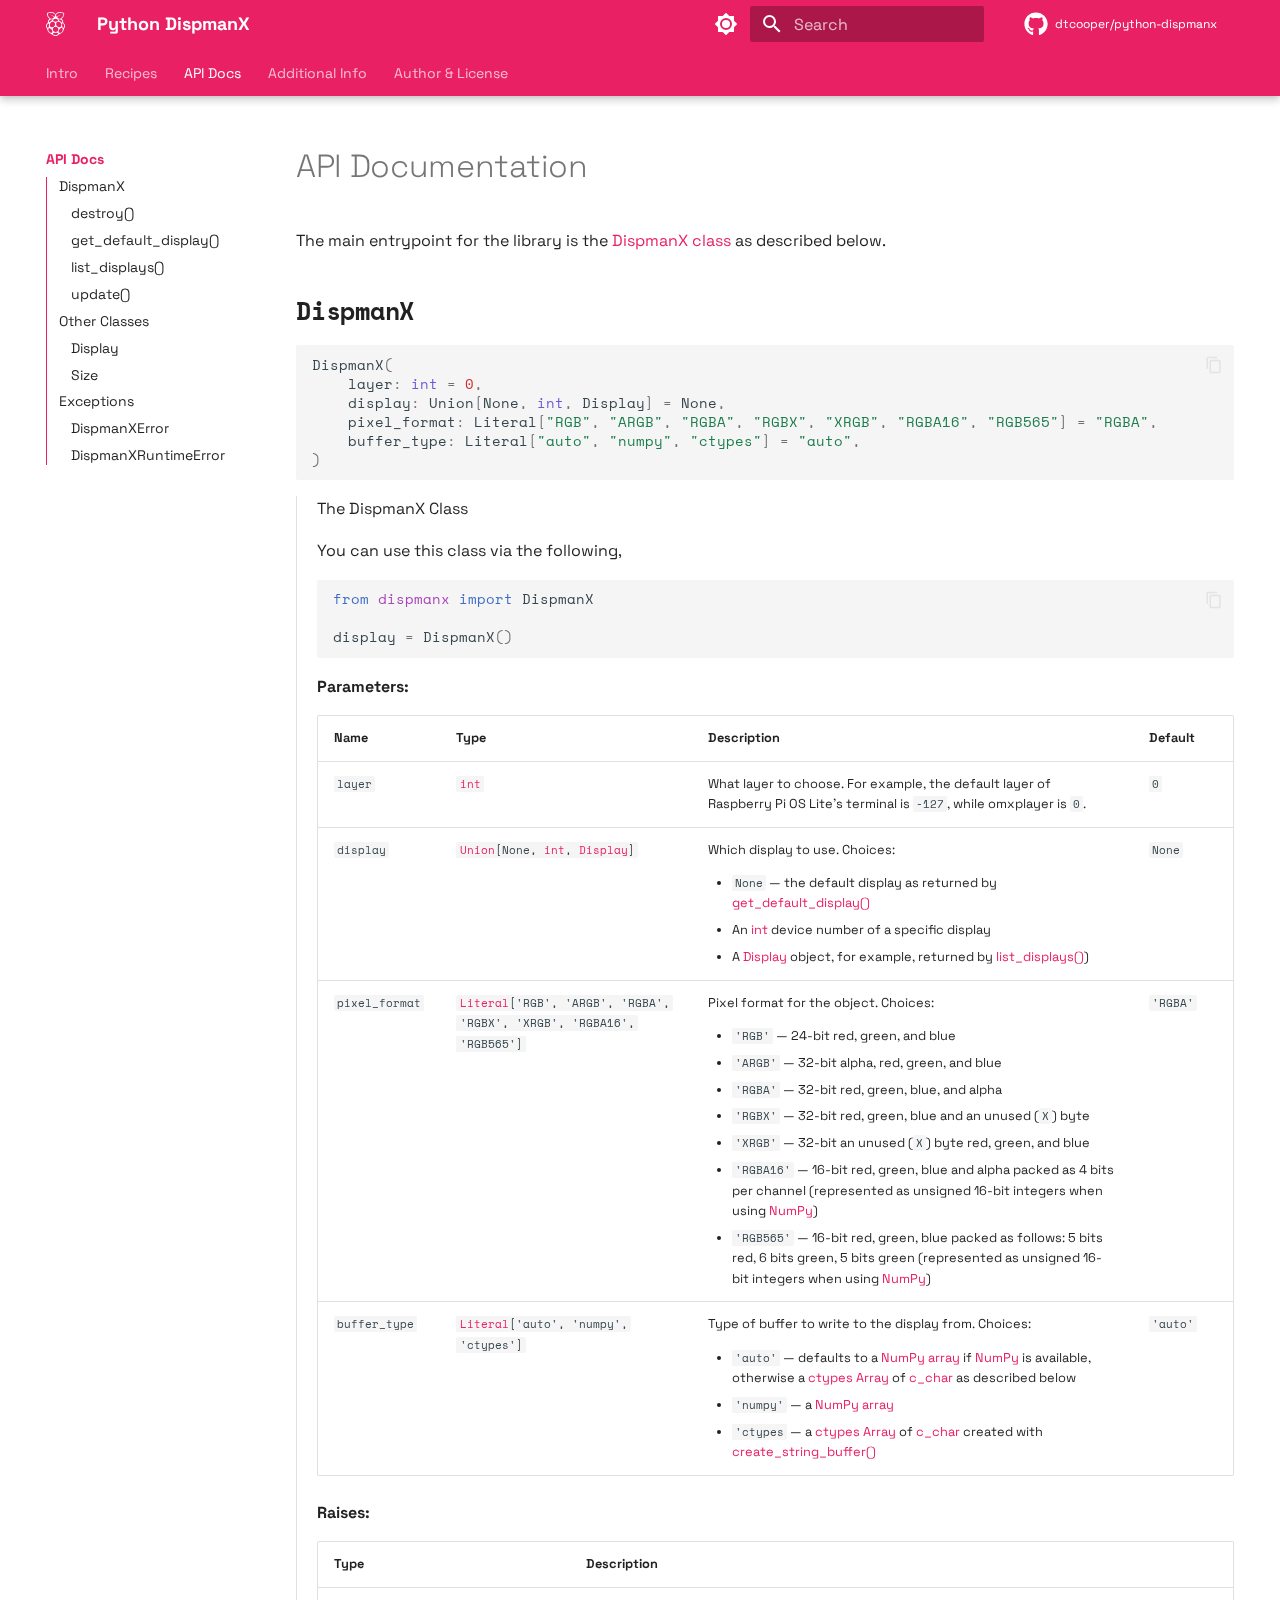
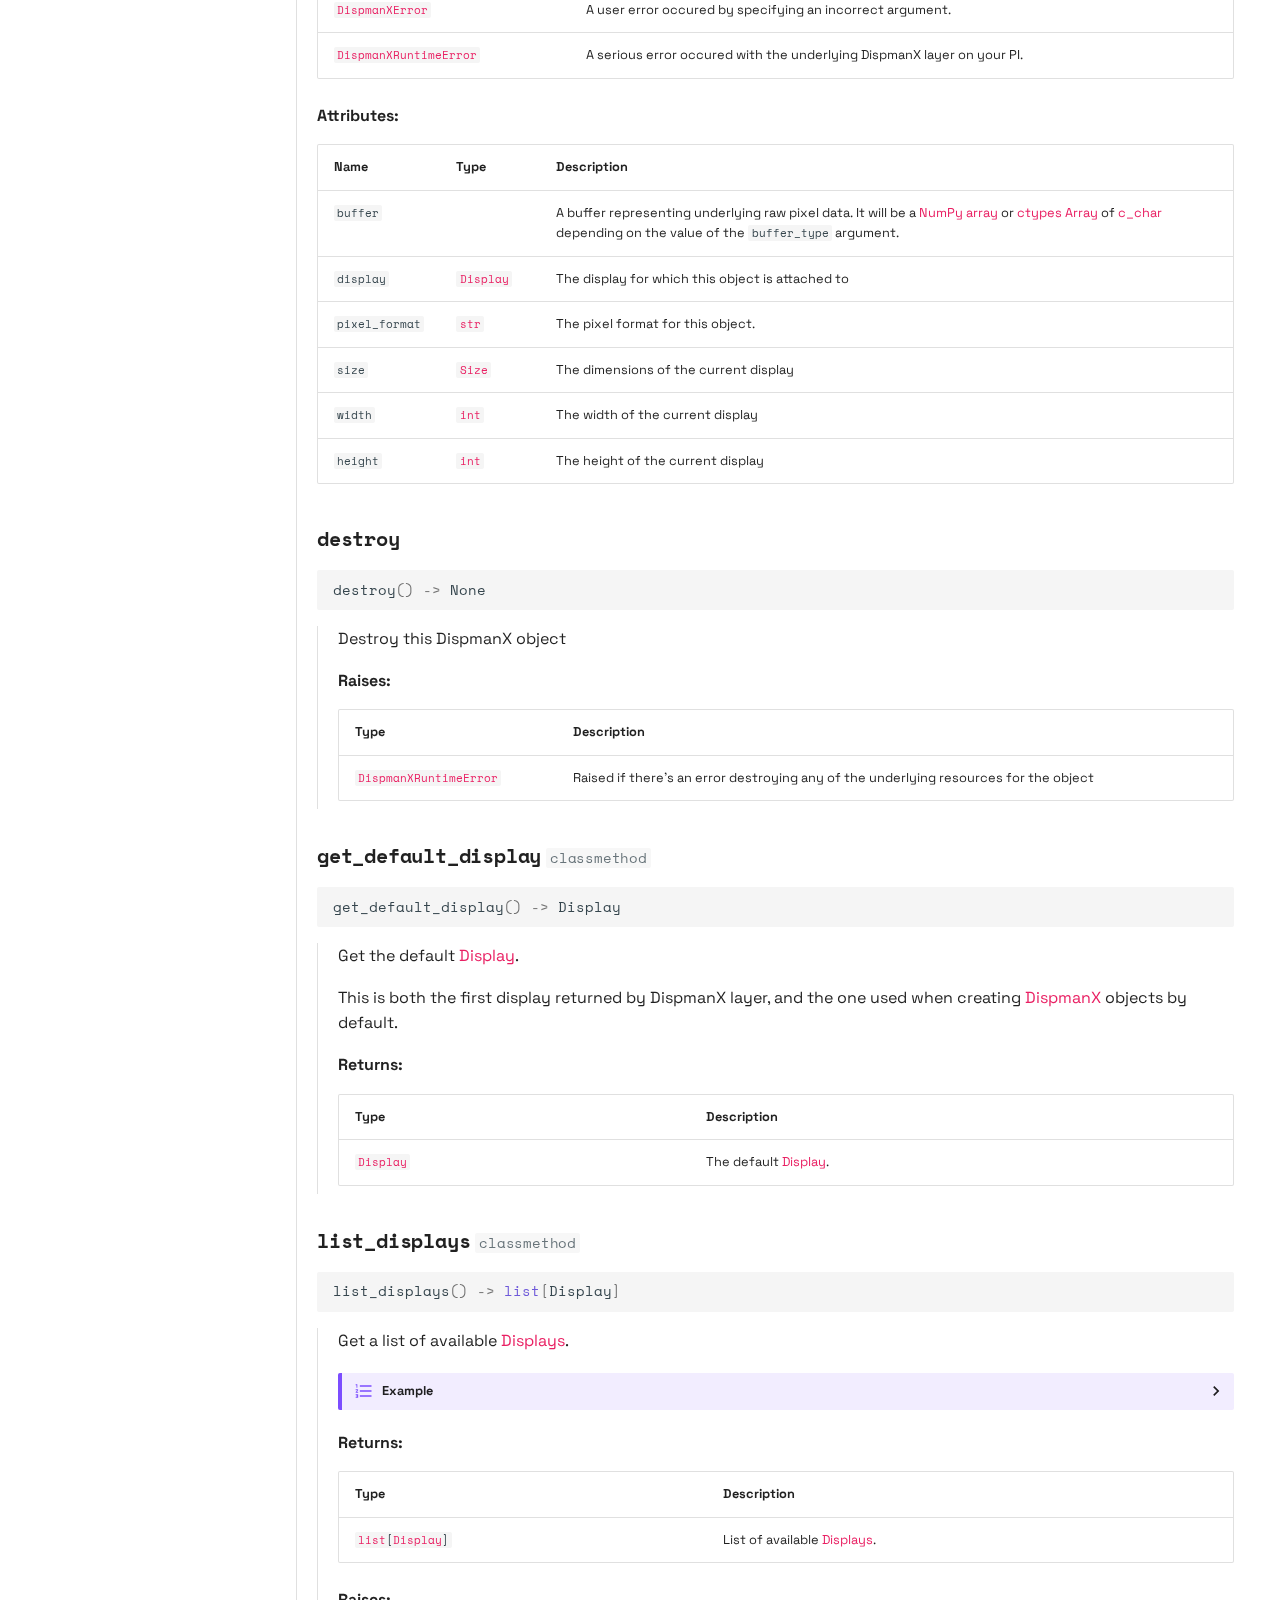
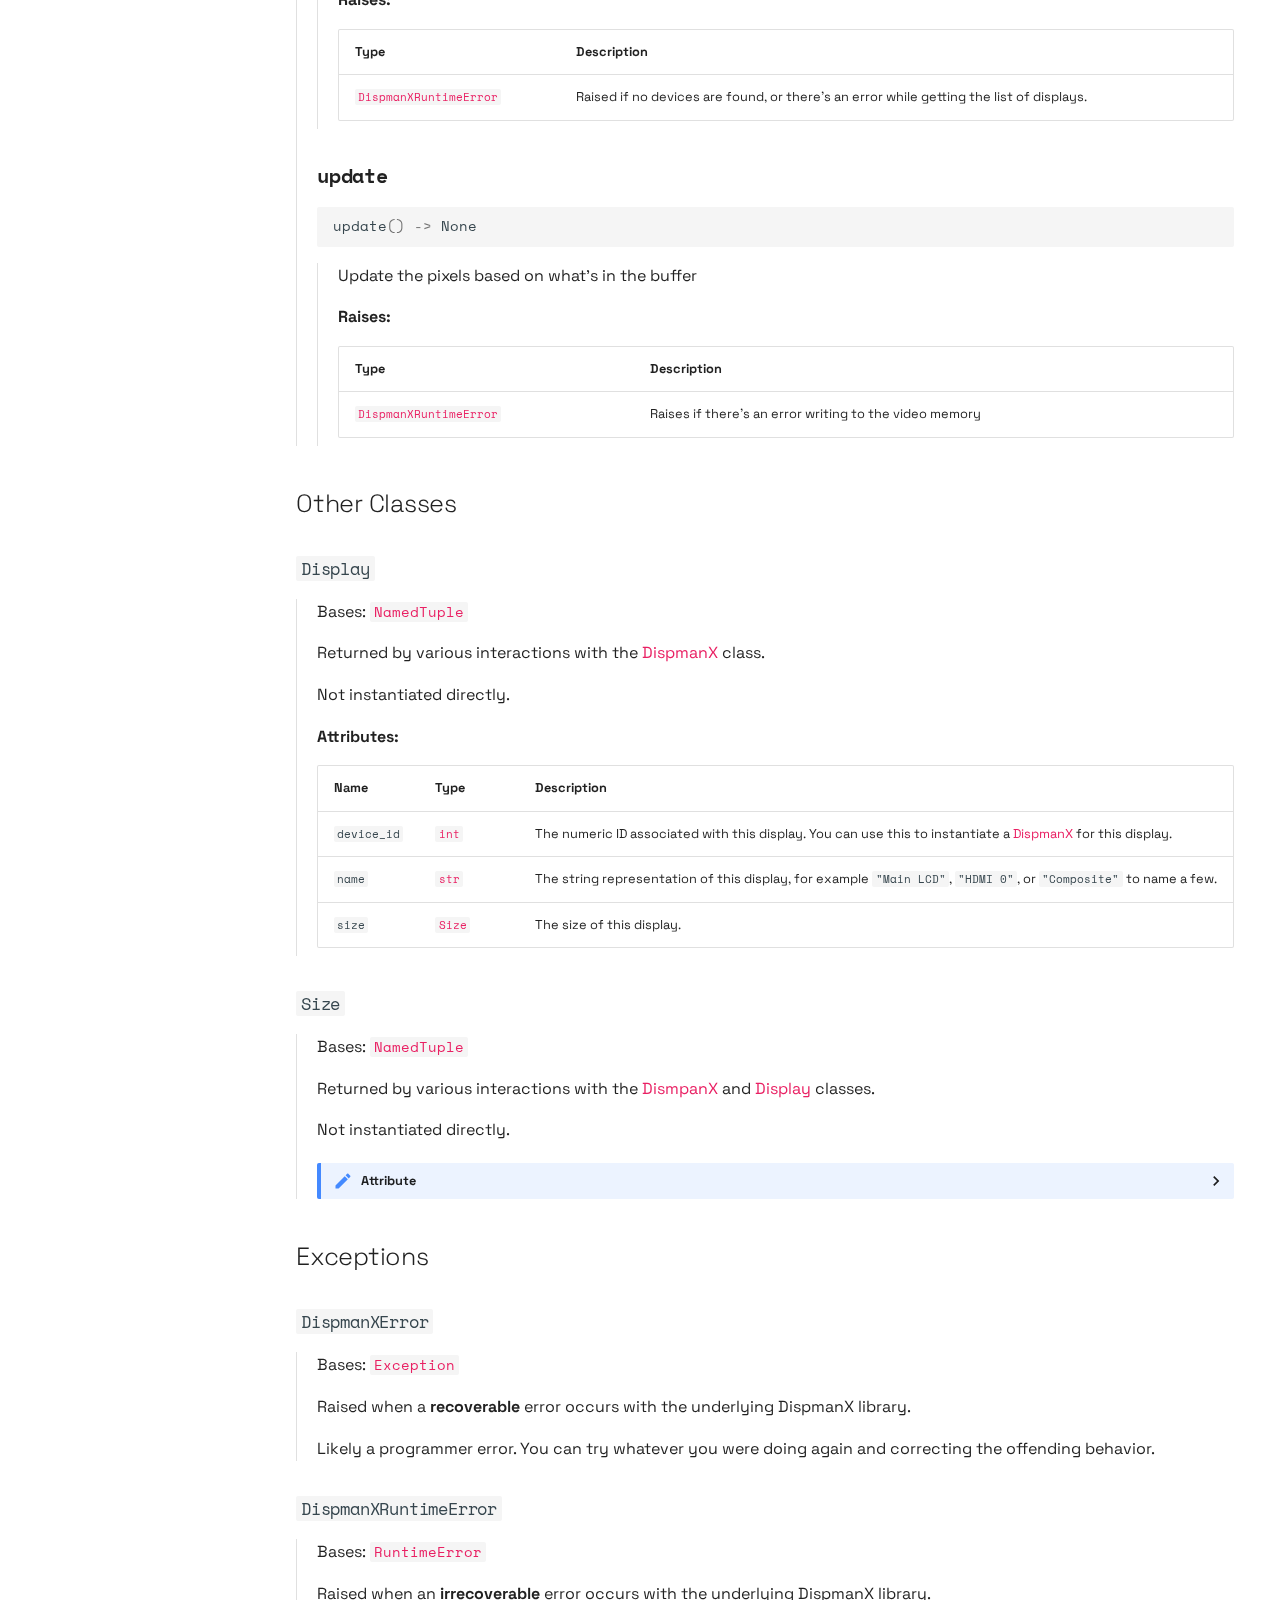
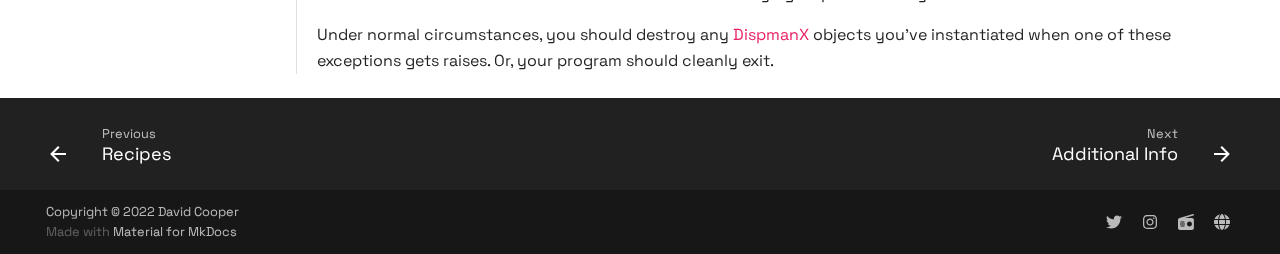
==== commit a7ba7f0e: "Deployed d9998f7 with MkDocs version: 1.3.1" ====
--- a/api/index.html
+++ b/api/index.html
@@ -609,7 +609,7 @@
 <li><code>'RGBA'</code> &mdash; 32-bit red, green, blue, and alpha</li>
 <li><code>'RGBX'</code> &mdash; 32-bit red, green, blue and an unused (<code>X</code>) byte</li>
 <li><code>'XRGB'</code> &mdash; 32-bit an unused (<code>X</code>) byte red, green, and blue</li>
-<li><code>'RGB16'</code> &mdash; 16-bit red, green, blue and alpha packed as
+<li><code>'RGBA16'</code> &mdash; 16-bit red, green, blue and alpha packed as
     4 bits per channel (represented as unsigned 16-bit integers
     when using <a class="autorefs autorefs-external" href="https://docs.scipy.org/doc/numpy/reference/index.html#module-numpy">NumPy</a>)</li>
 <li><code>'RGB565'</code> &mdash; 16-bit red, green, blue packed as follows:
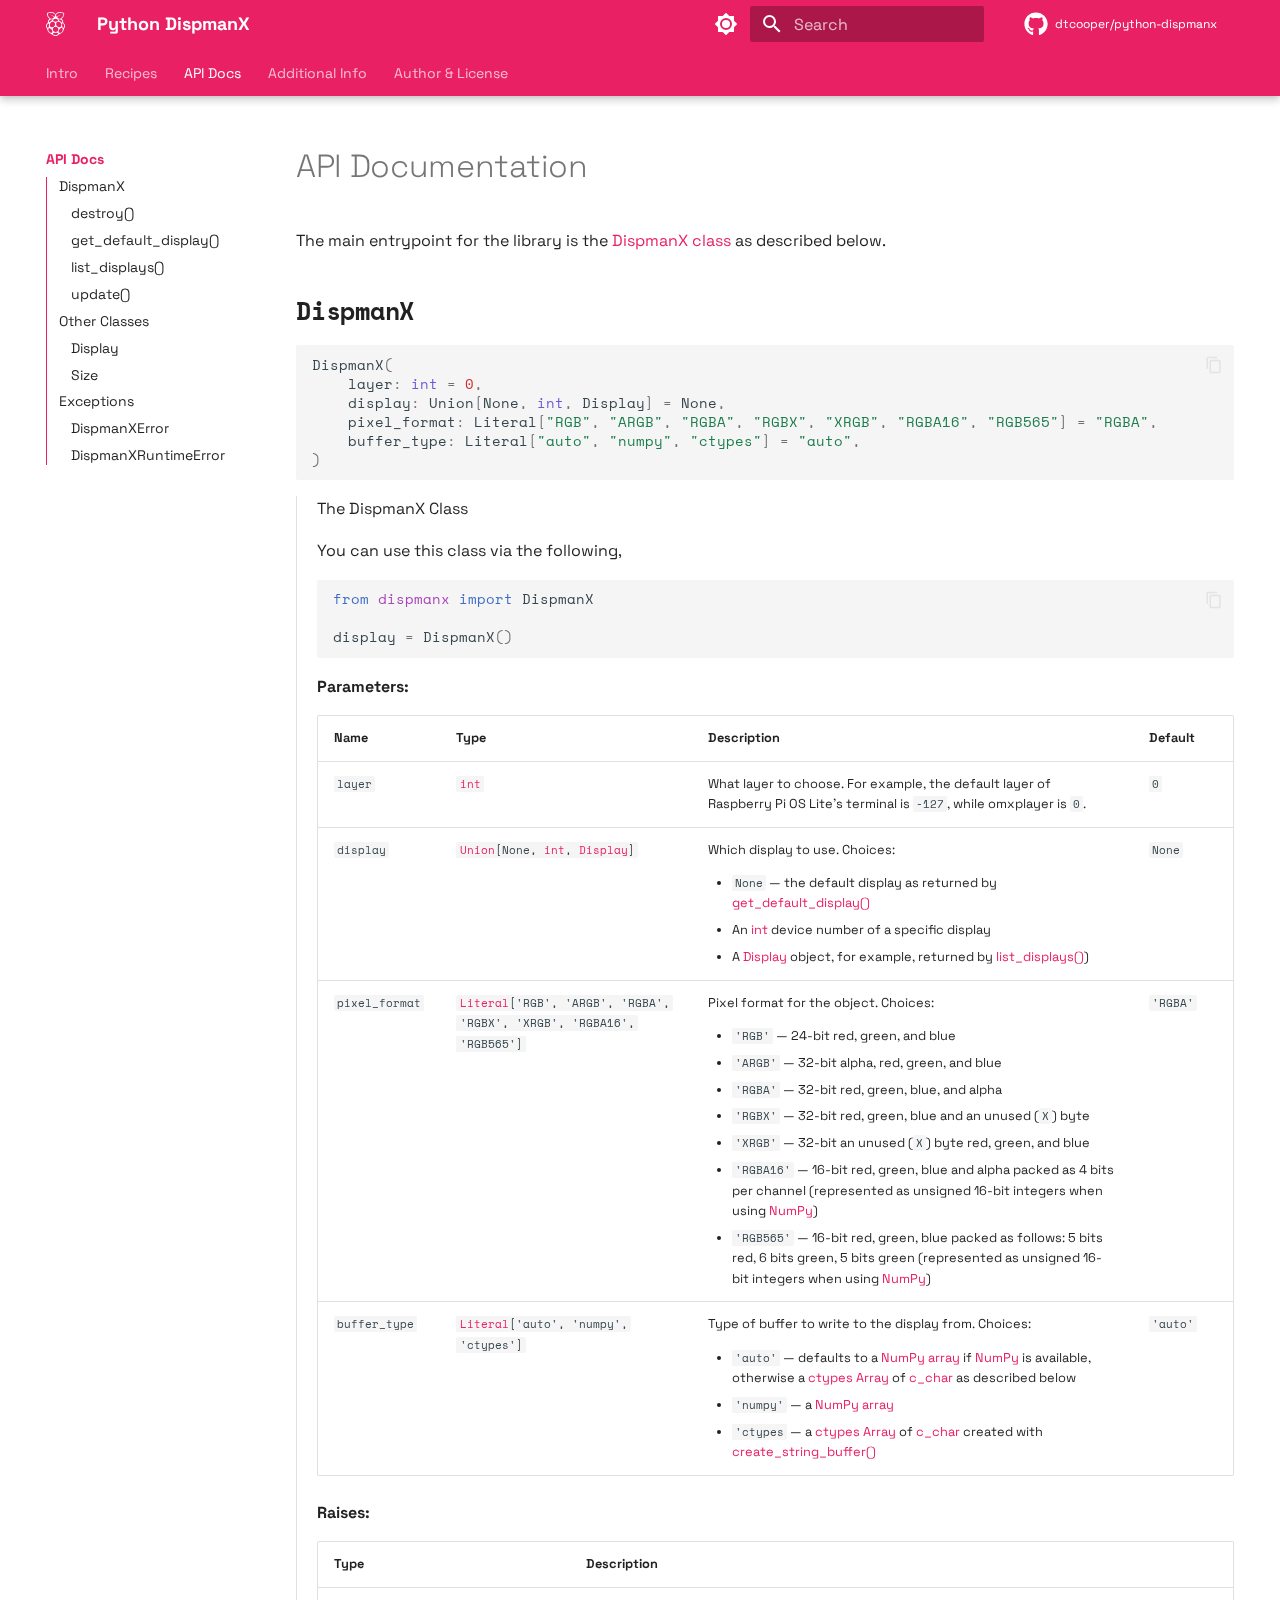
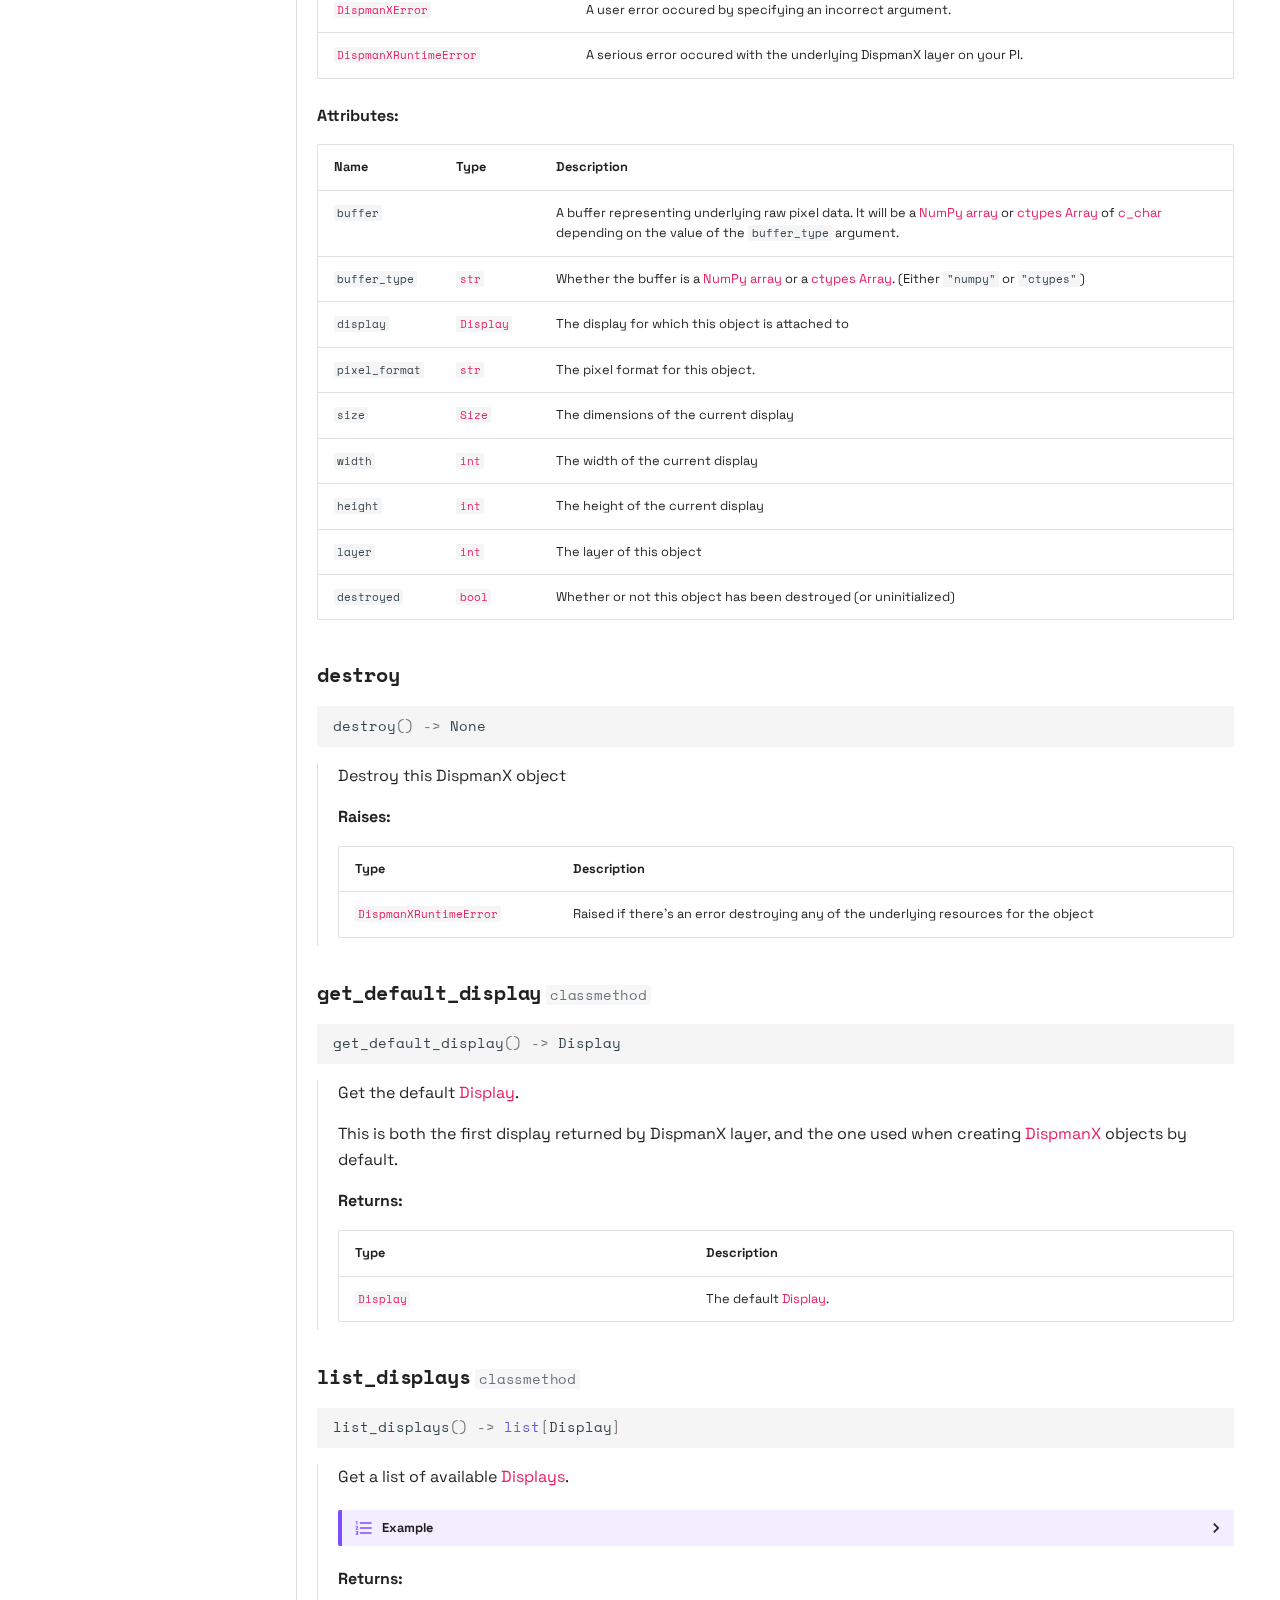
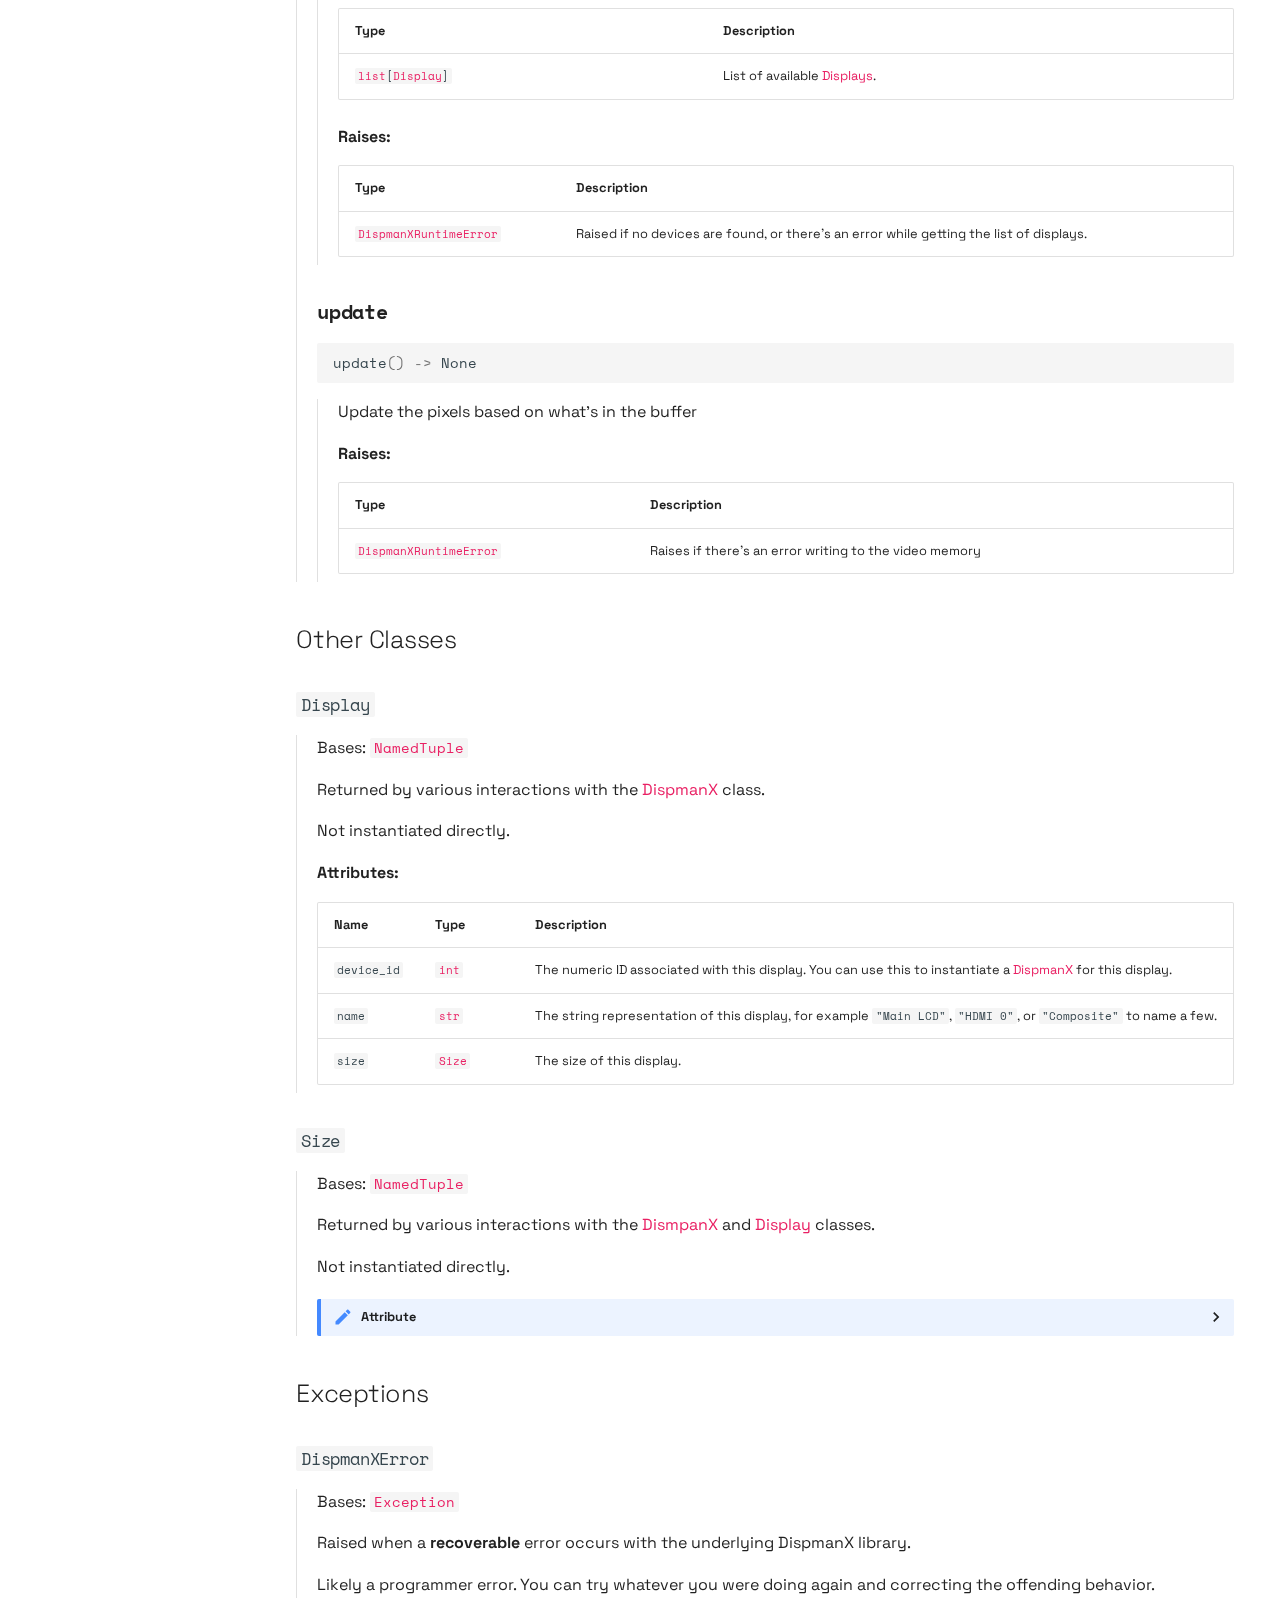
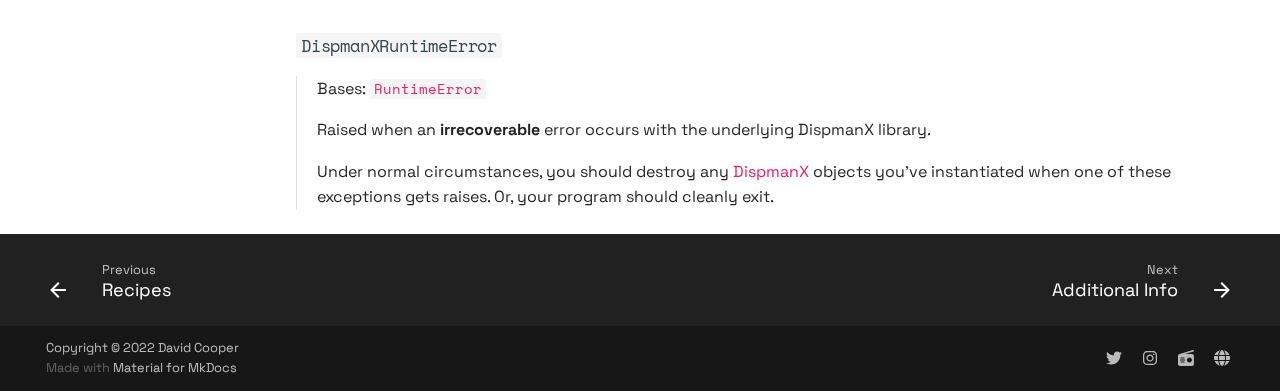
==== commit 5de677e0: "Deployed cbd4f83 with MkDocs version: 1.3.1" ====
--- a/api/index.html
+++ b/api/index.html
@@ -689,6 +689,15 @@
 <code>buffer_type</code> argument.</p></td>
         </tr>
         <tr>
+          <td><code>buffer_type</code></td>
+          <td>
+                <code><a class="autorefs autorefs-external" href="https://docs.python.org/3/library/stdtypes.html#str">str</a></code>
+          </td>
+          <td><p>Whether the buffer is a <a class="autorefs autorefs-external" href="https://docs.scipy.org/doc/numpy/reference/generated/numpy.array.html#numpy.array">NumPy array</a>
+or a <a class="autorefs autorefs-external" href="https://docs.python.org/3/library/ctypes.html#module-ctypes">ctypes</a> <a class="autorefs autorefs-external" href="https://docs.python.org/3/library/ctypes.html#ctypes.Array">Array</a>. (Either <code>"numpy"</code> or
+<code>"ctypes"</code>)</p></td>
+        </tr>
+        <tr>
           <td><code>display</code></td>
           <td>
                 <code><a class="autorefs autorefs-internal" title="dispmanx.dispmanx.Display" href="#dispmanx.dispmanx.Display">Display</a></code>
@@ -722,6 +731,21 @@
                 <code><a class="autorefs autorefs-external" href="https://docs.python.org/3/library/functions.html#int">int</a></code>
           </td>
           <td><p>The height of the current display</p></td>
+        </tr>
+        <tr>
+          <td><code>layer</code></td>
+          <td>
+                <code><a class="autorefs autorefs-external" href="https://docs.python.org/3/library/functions.html#int">int</a></code>
+          </td>
+          <td><p>The layer of this object</p></td>
+        </tr>
+        <tr>
+          <td><code>destroyed</code></td>
+          <td>
+                <code><a class="autorefs autorefs-external" href="https://docs.python.org/3/library/functions.html#bool">bool</a></code>
+          </td>
+          <td><p>Whether or not this object has been destroyed (or
+uninitialized)</p></td>
         </tr>
     </tbody>
   </table>
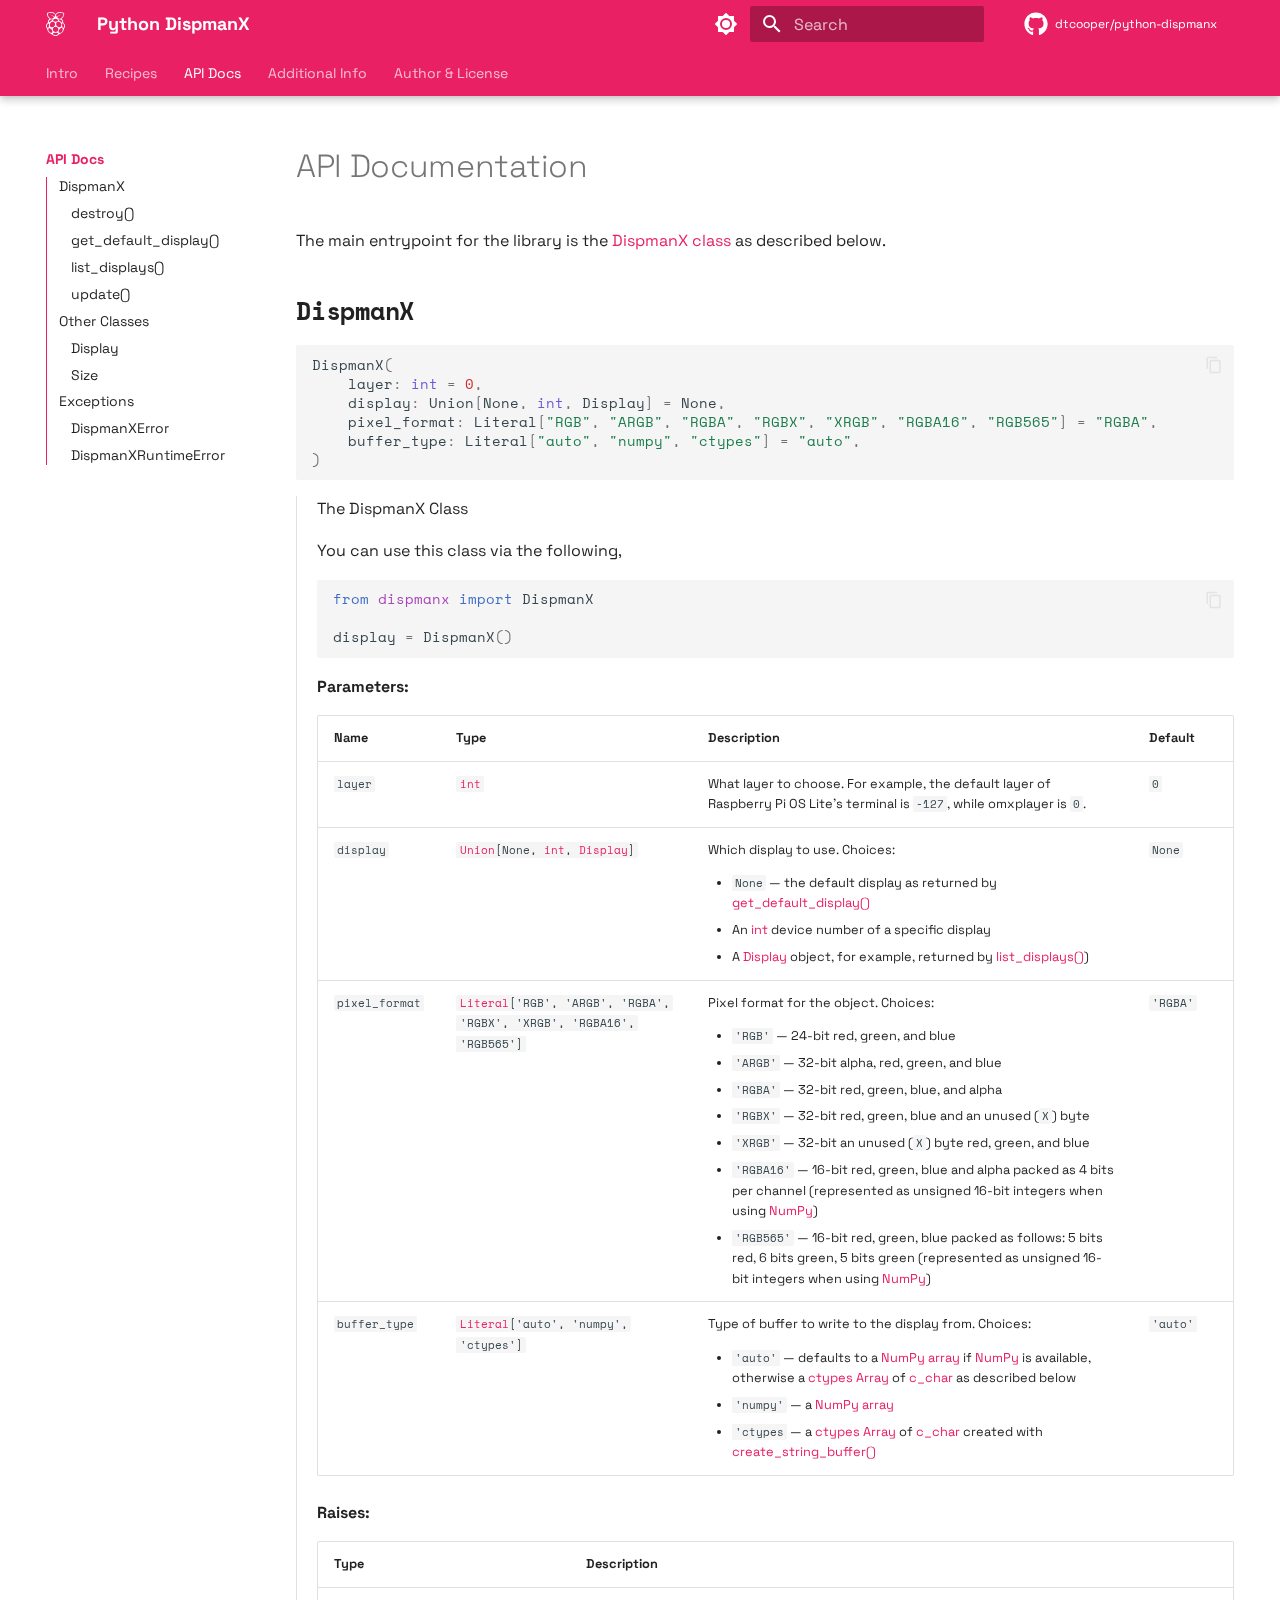
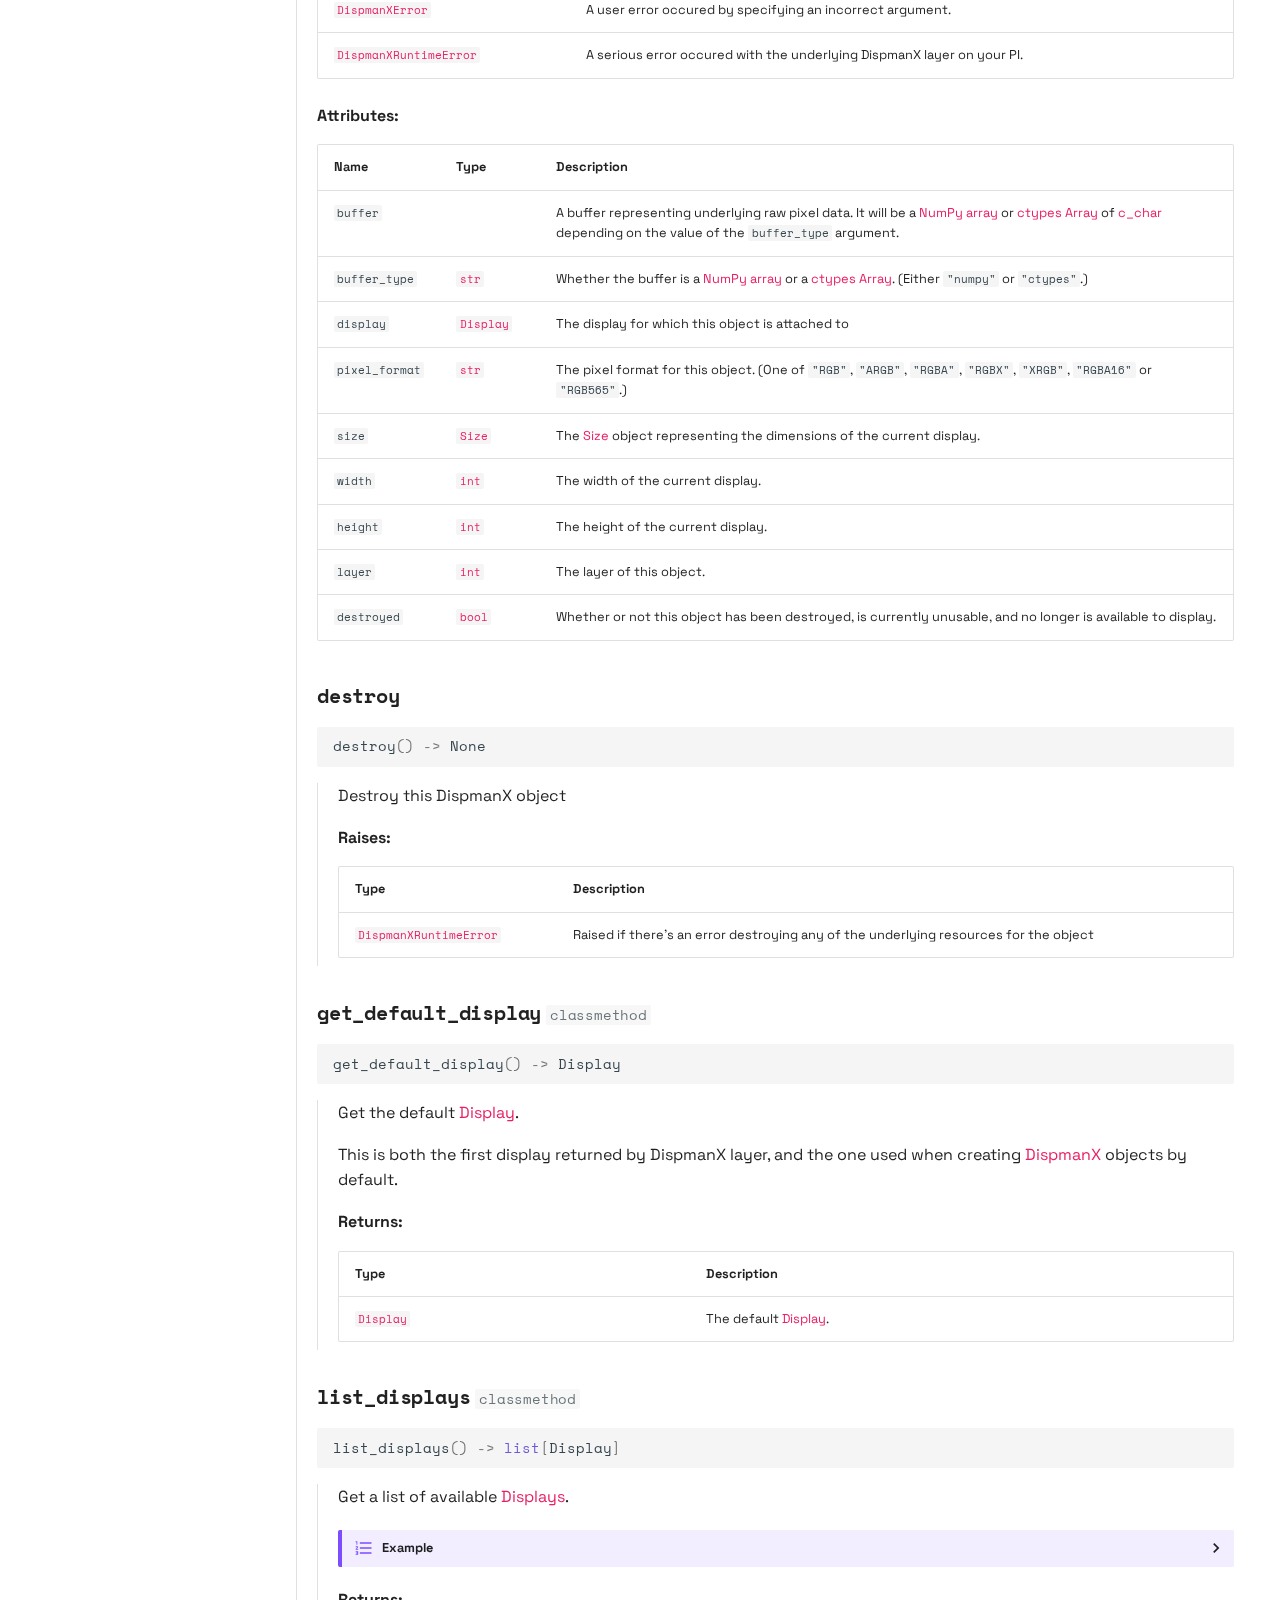
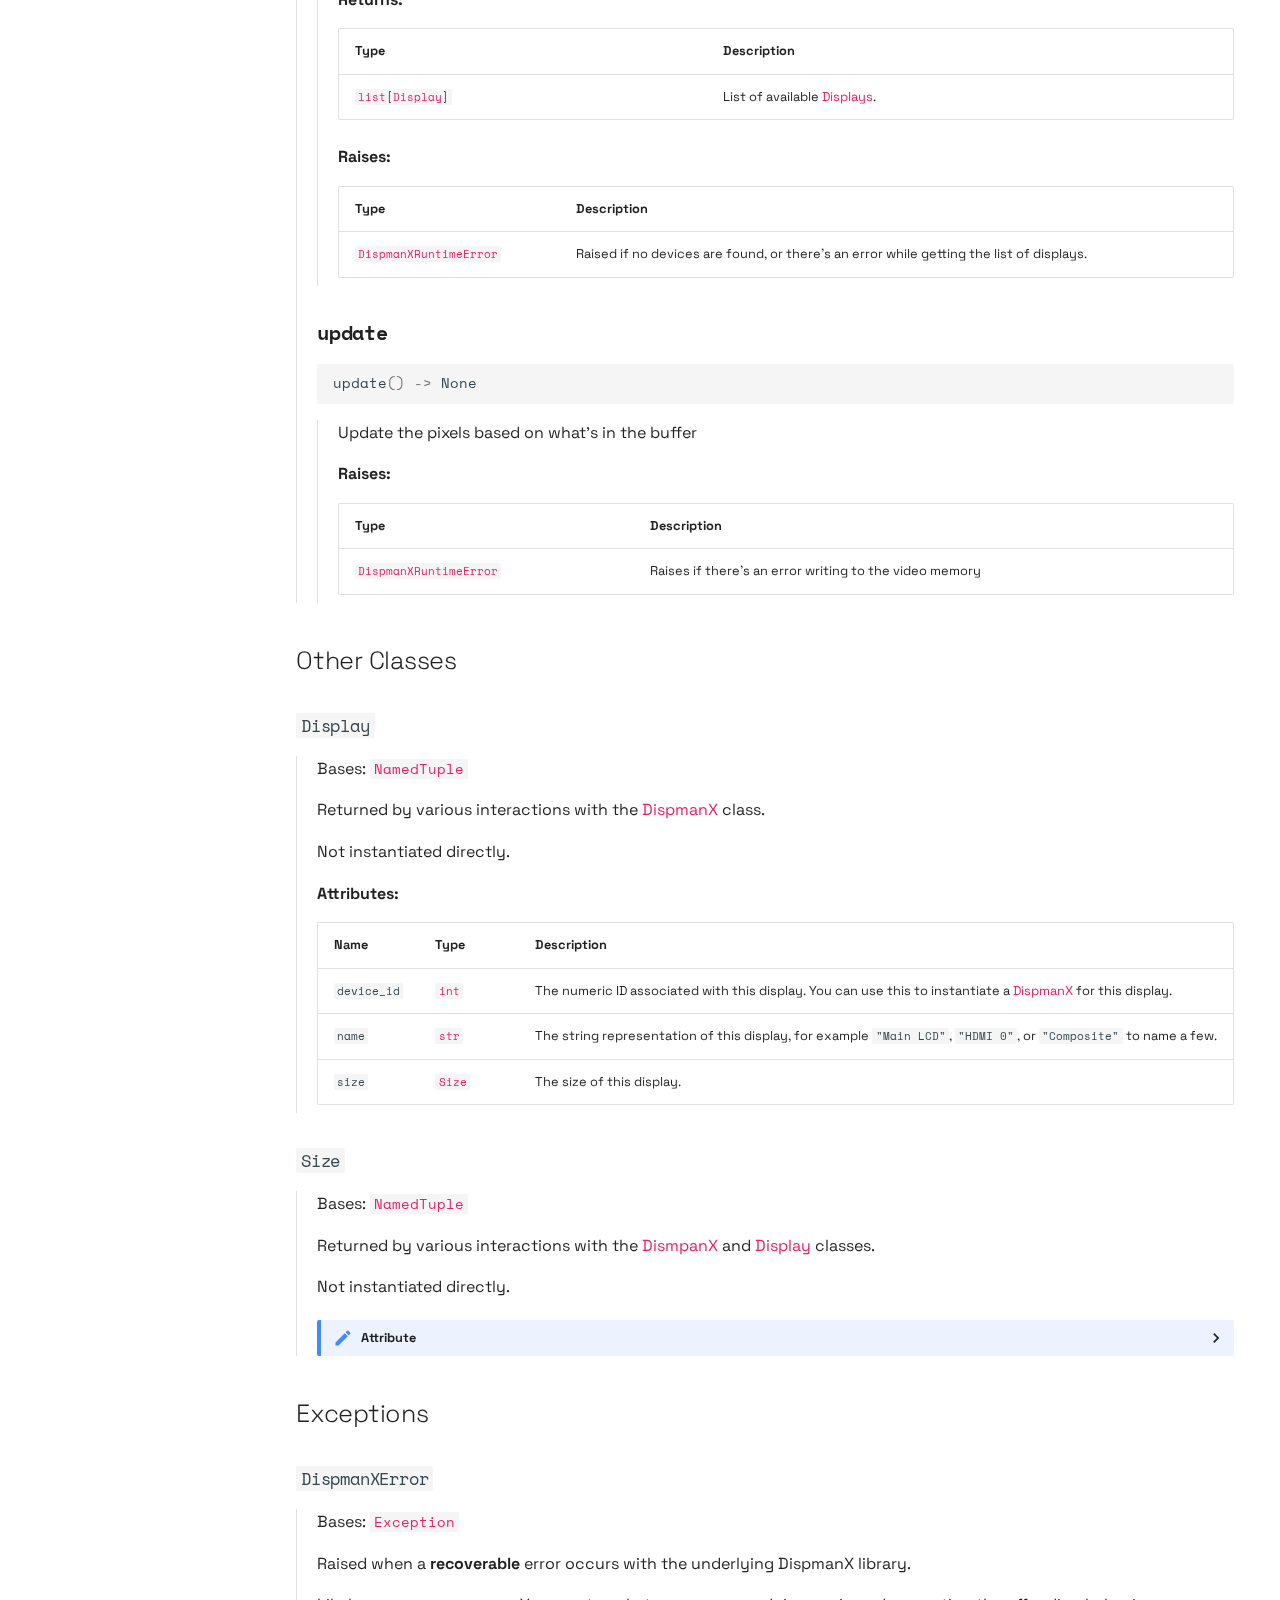
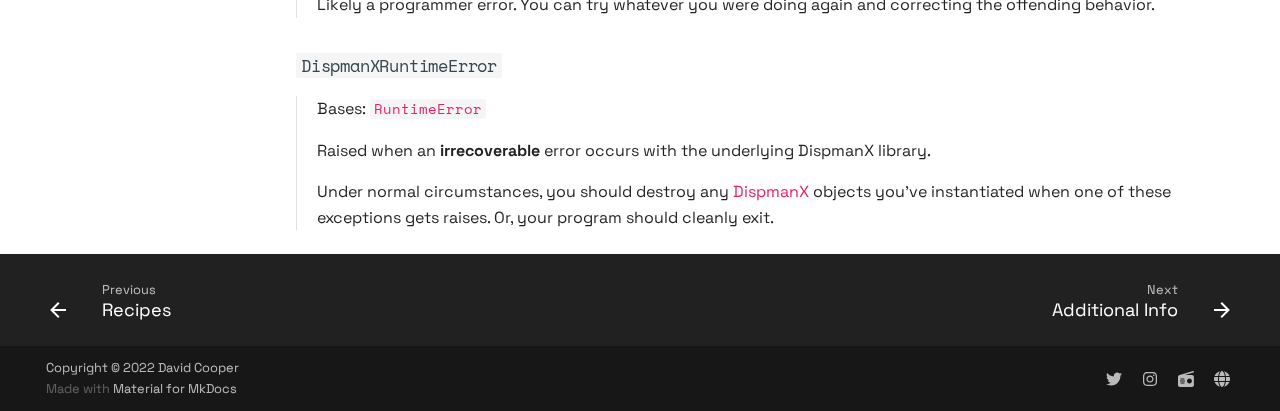
==== commit 982a3850: "Deployed 96fbc44 with MkDocs version: 1.3.1" ====
--- a/api/index.html
+++ b/api/index.html
@@ -695,7 +695,7 @@
           </td>
           <td><p>Whether the buffer is a <a class="autorefs autorefs-external" href="https://docs.scipy.org/doc/numpy/reference/generated/numpy.array.html#numpy.array">NumPy array</a>
 or a <a class="autorefs autorefs-external" href="https://docs.python.org/3/library/ctypes.html#module-ctypes">ctypes</a> <a class="autorefs autorefs-external" href="https://docs.python.org/3/library/ctypes.html#ctypes.Array">Array</a>. (Either <code>"numpy"</code> or
-<code>"ctypes"</code>)</p></td>
+<code>"ctypes"</code>.)</p></td>
         </tr>
         <tr>
           <td><code>display</code></td>
@@ -709,43 +709,45 @@
           <td>
                 <code><a class="autorefs autorefs-external" href="https://docs.python.org/3/library/stdtypes.html#str">str</a></code>
           </td>
-          <td><p>The pixel format for this object.</p></td>
+          <td><p>The pixel format for this object. (One of <code>"RGB"</code>,
+<code>"ARGB"</code>, <code>"RGBA"</code>, <code>"RGBX"</code>, <code>"XRGB"</code>, <code>"RGBA16"</code> or <code>"RGB565"</code>.)</p></td>
         </tr>
         <tr>
           <td><code>size</code></td>
           <td>
                 <code><a class="autorefs autorefs-internal" title="dispmanx.dispmanx.Size" href="#dispmanx.dispmanx.Size">Size</a></code>
           </td>
-          <td><p>The dimensions of the current display</p></td>
+          <td><p>The <a class="autorefs autorefs-internal" href="#dispmanx.dispmanx.Size">Size</a> object representing
+the dimensions of the current display.</p></td>
         </tr>
         <tr>
           <td><code>width</code></td>
           <td>
                 <code><a class="autorefs autorefs-external" href="https://docs.python.org/3/library/functions.html#int">int</a></code>
           </td>
-          <td><p>The width of the current display</p></td>
+          <td><p>The width of the current display.</p></td>
         </tr>
         <tr>
           <td><code>height</code></td>
           <td>
                 <code><a class="autorefs autorefs-external" href="https://docs.python.org/3/library/functions.html#int">int</a></code>
           </td>
-          <td><p>The height of the current display</p></td>
+          <td><p>The height of the current display.</p></td>
         </tr>
         <tr>
           <td><code>layer</code></td>
           <td>
                 <code><a class="autorefs autorefs-external" href="https://docs.python.org/3/library/functions.html#int">int</a></code>
           </td>
-          <td><p>The layer of this object</p></td>
+          <td><p>The layer of this object.</p></td>
         </tr>
         <tr>
           <td><code>destroyed</code></td>
           <td>
                 <code><a class="autorefs autorefs-external" href="https://docs.python.org/3/library/functions.html#bool">bool</a></code>
           </td>
-          <td><p>Whether or not this object has been destroyed (or
-uninitialized)</p></td>
+          <td><p>Whether or not this object has been destroyed,
+is currently unusable, and no longer is available to display.</p></td>
         </tr>
     </tbody>
   </table>
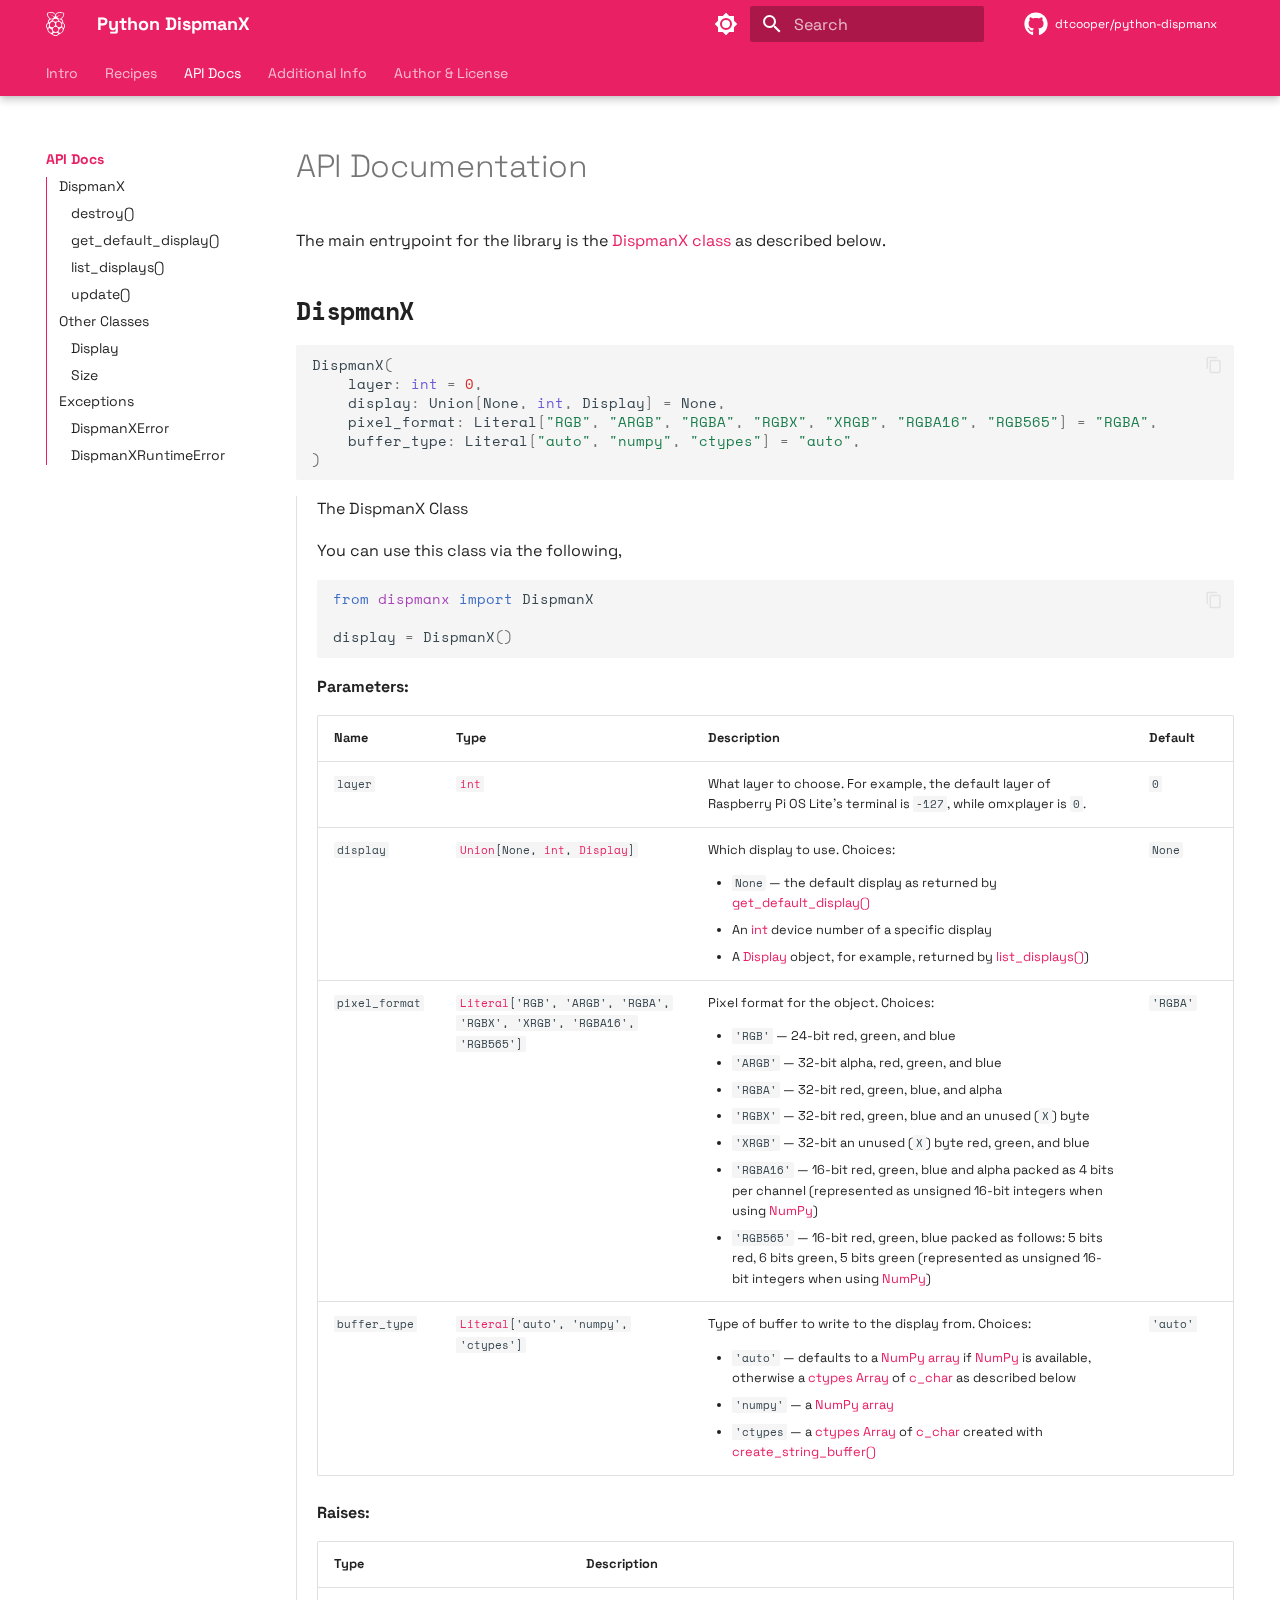
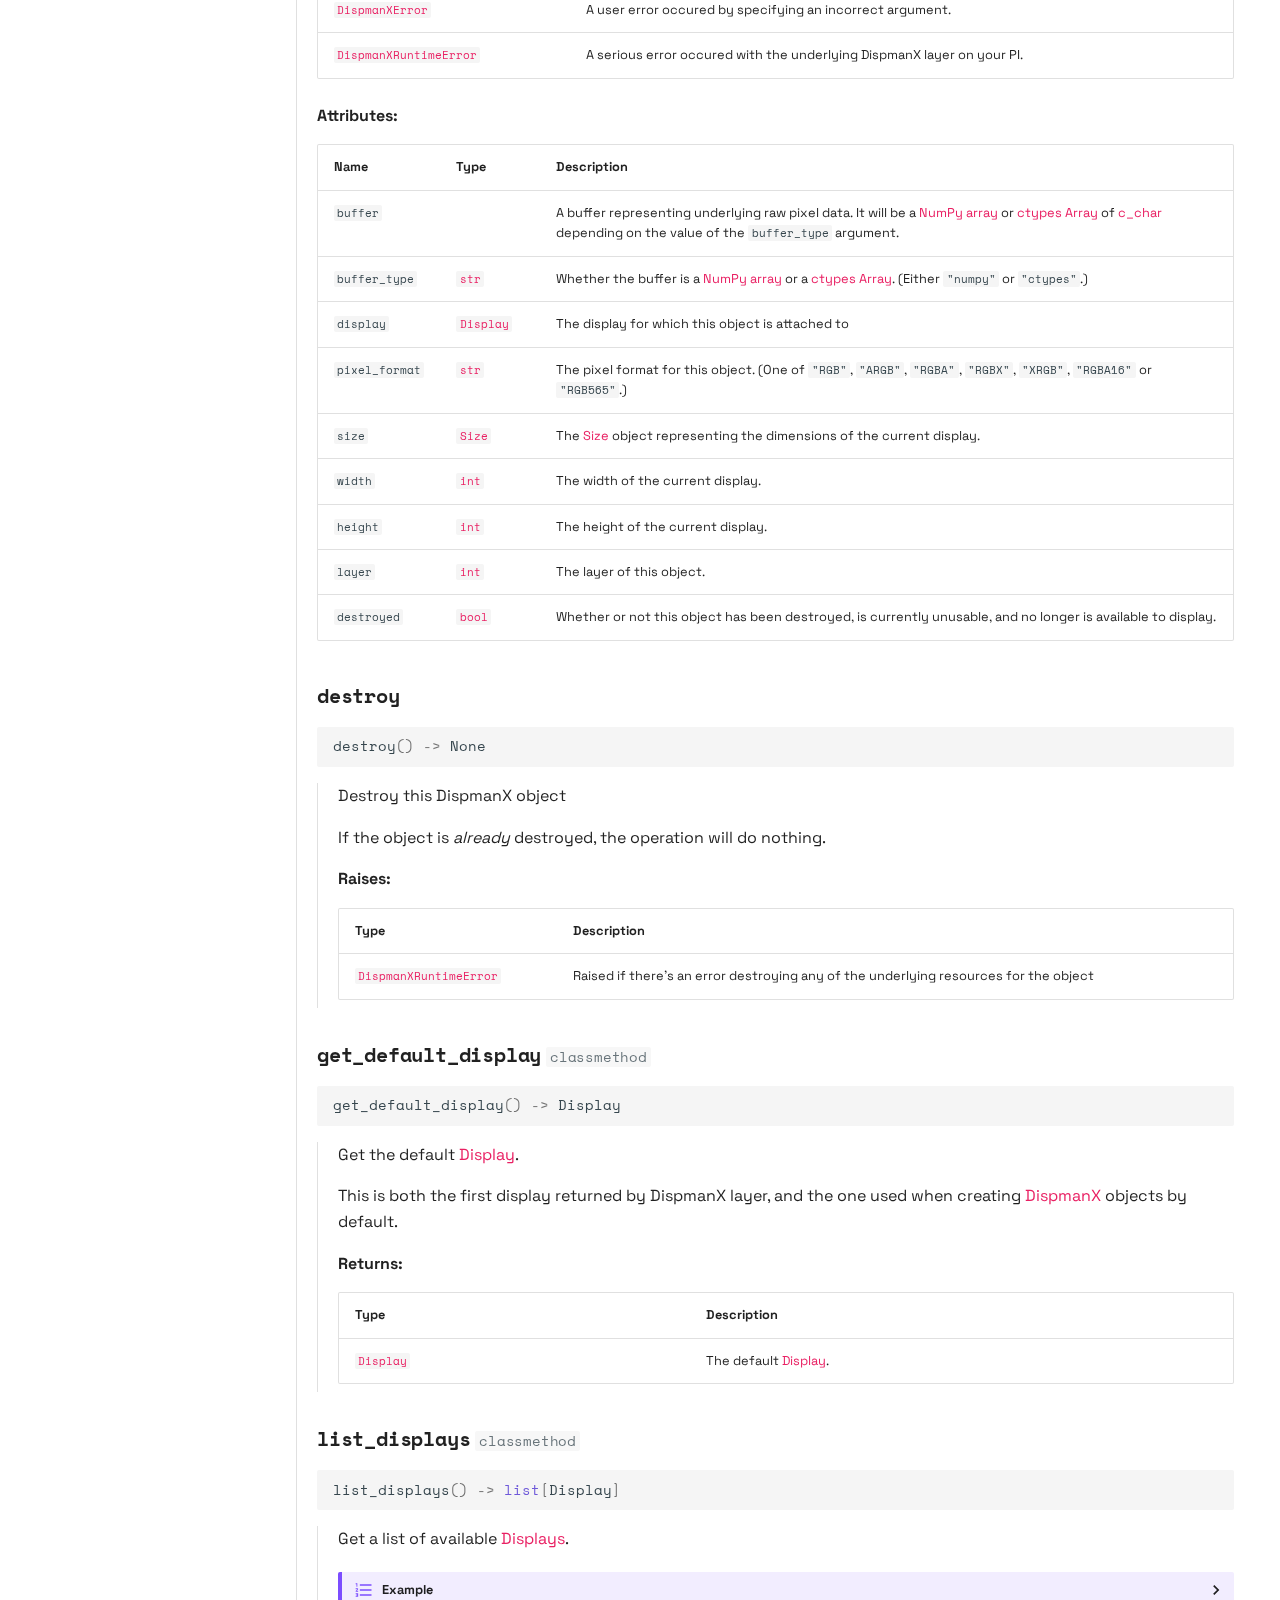
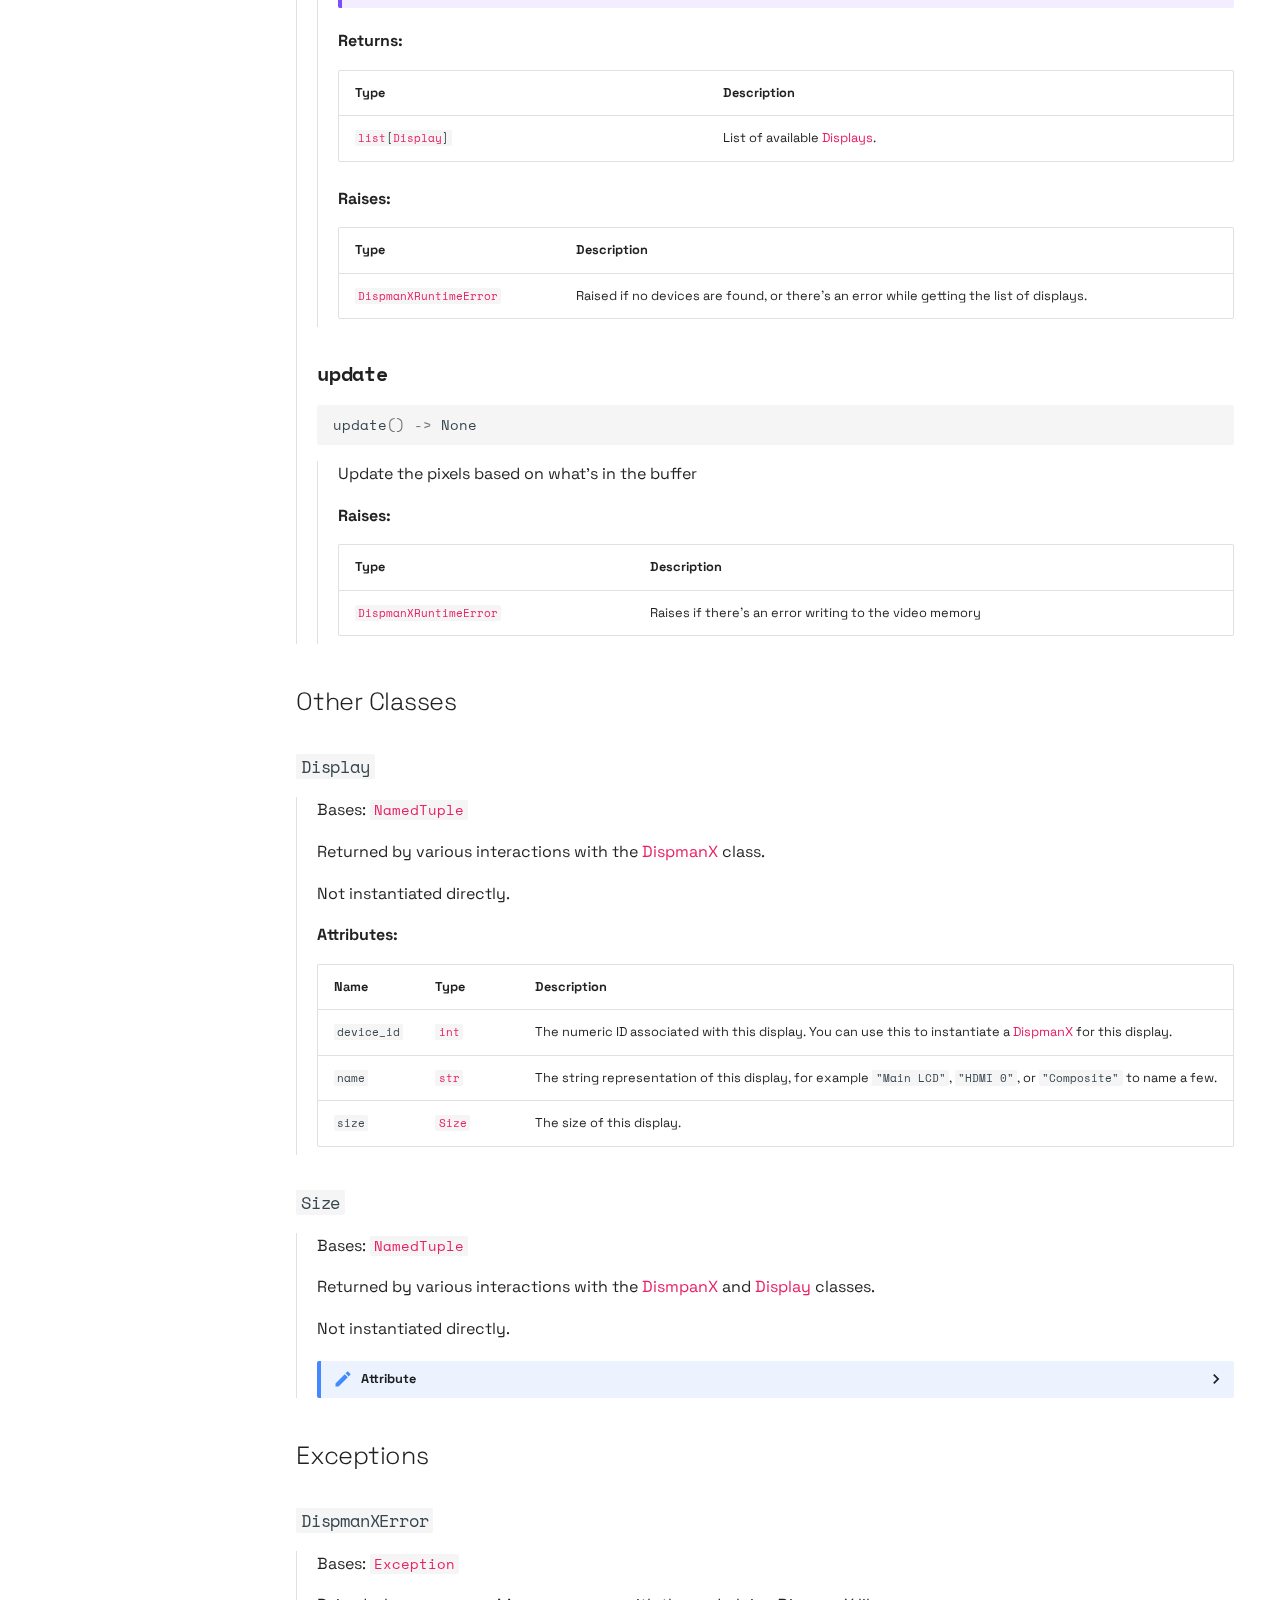
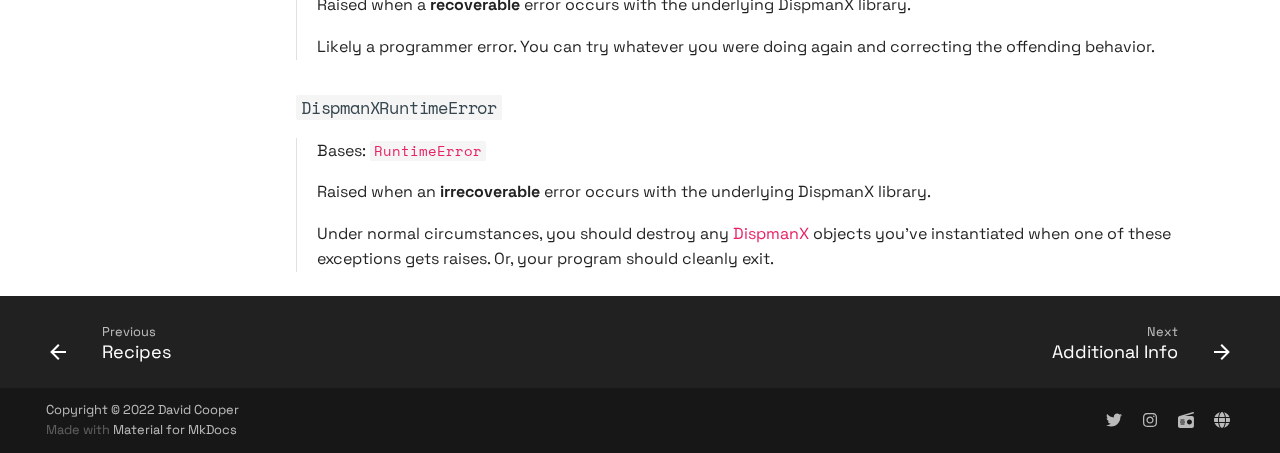
==== commit aef6d702: "Deployed bf89def with MkDocs version: 1.3.1" ====
--- a/api/index.html
+++ b/api/index.html
@@ -780,6 +780,7 @@
   <div class="doc doc-contents ">
   
       <p>Destroy this DispmanX object</p>
+<p>If the object is <em>already</em> destroyed, the operation will do nothing.</p>
 
   <p><strong>Raises:</strong></p>
   <table>
--- a/assets/extra.css
+++ b/assets/extra.css
@@ -5,7 +5,8 @@
 }
 
 * {
-  font-variant-ligatures: none;
+  /* Make sure "fl" and "fi" don't get warped in code examples */
+  font-feature-settings: "liga" 0;
 }
 
 .doc-object-name, .doc-class-name {
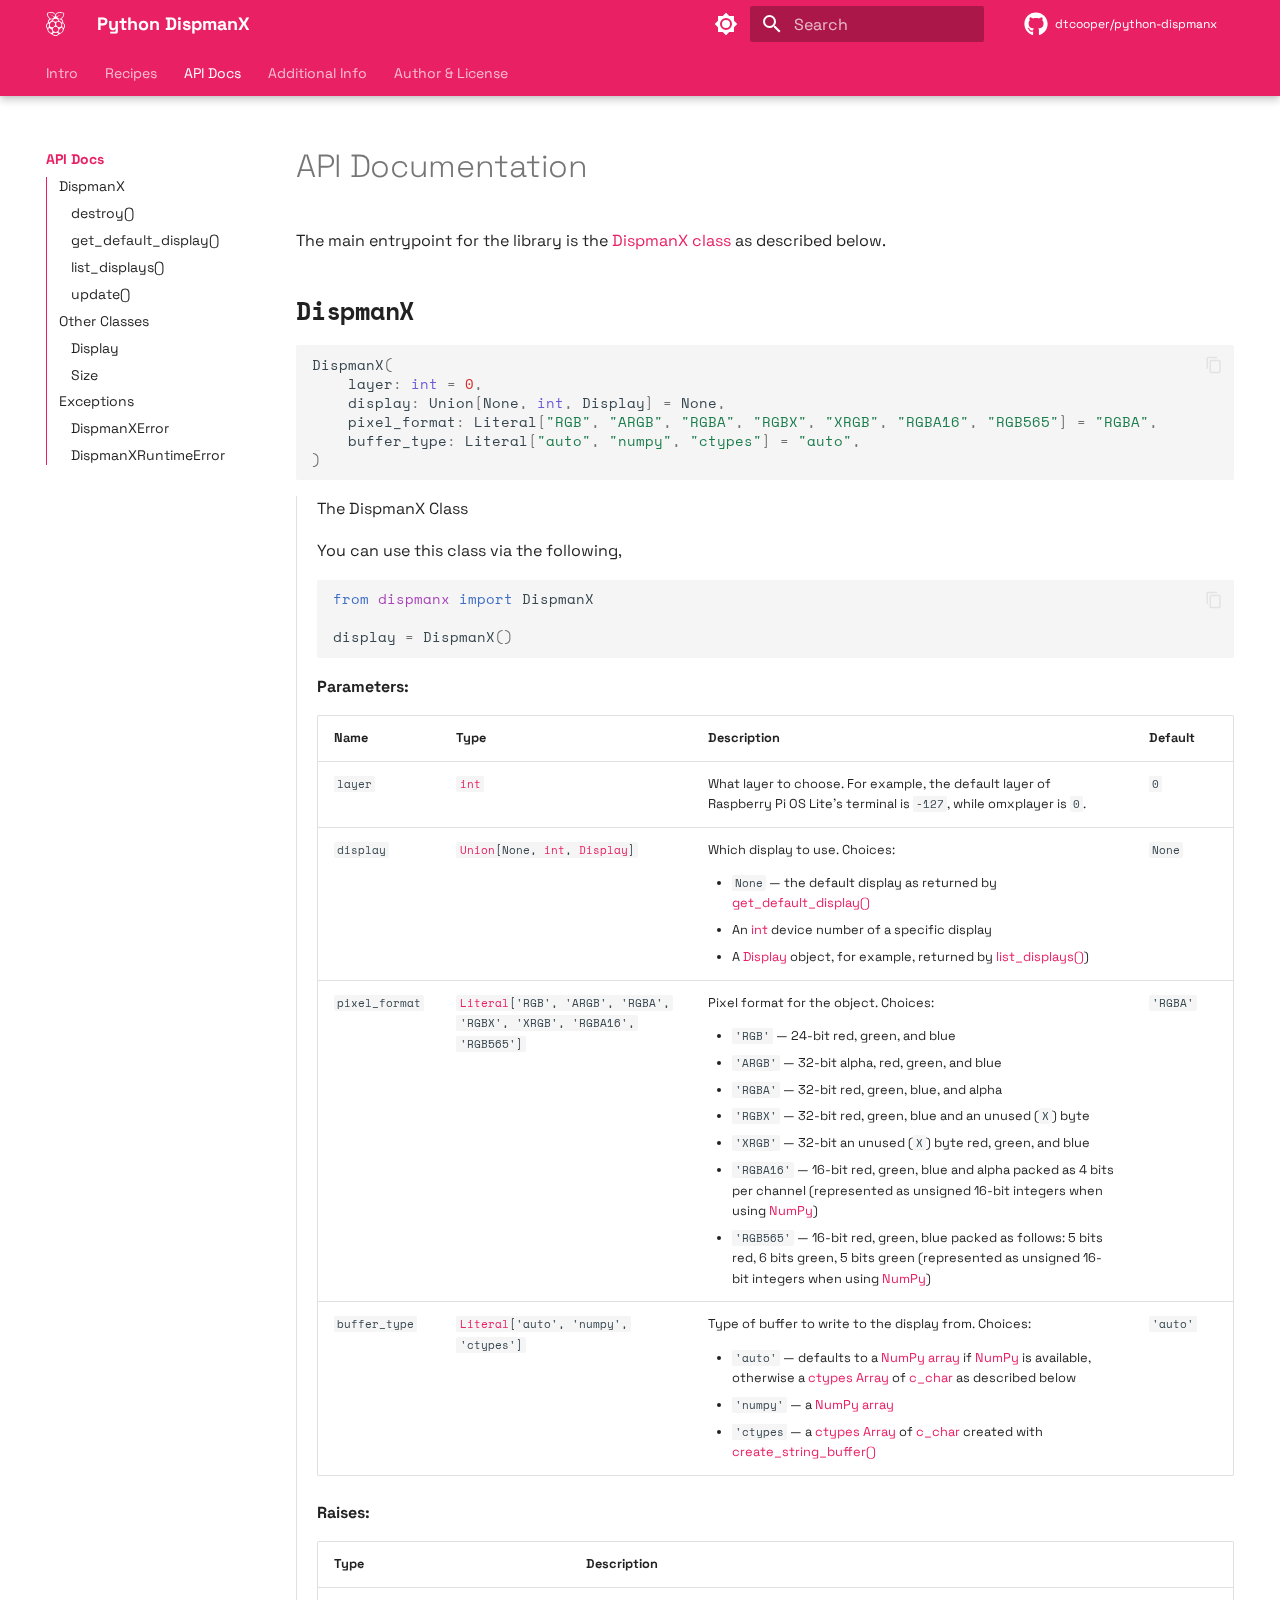
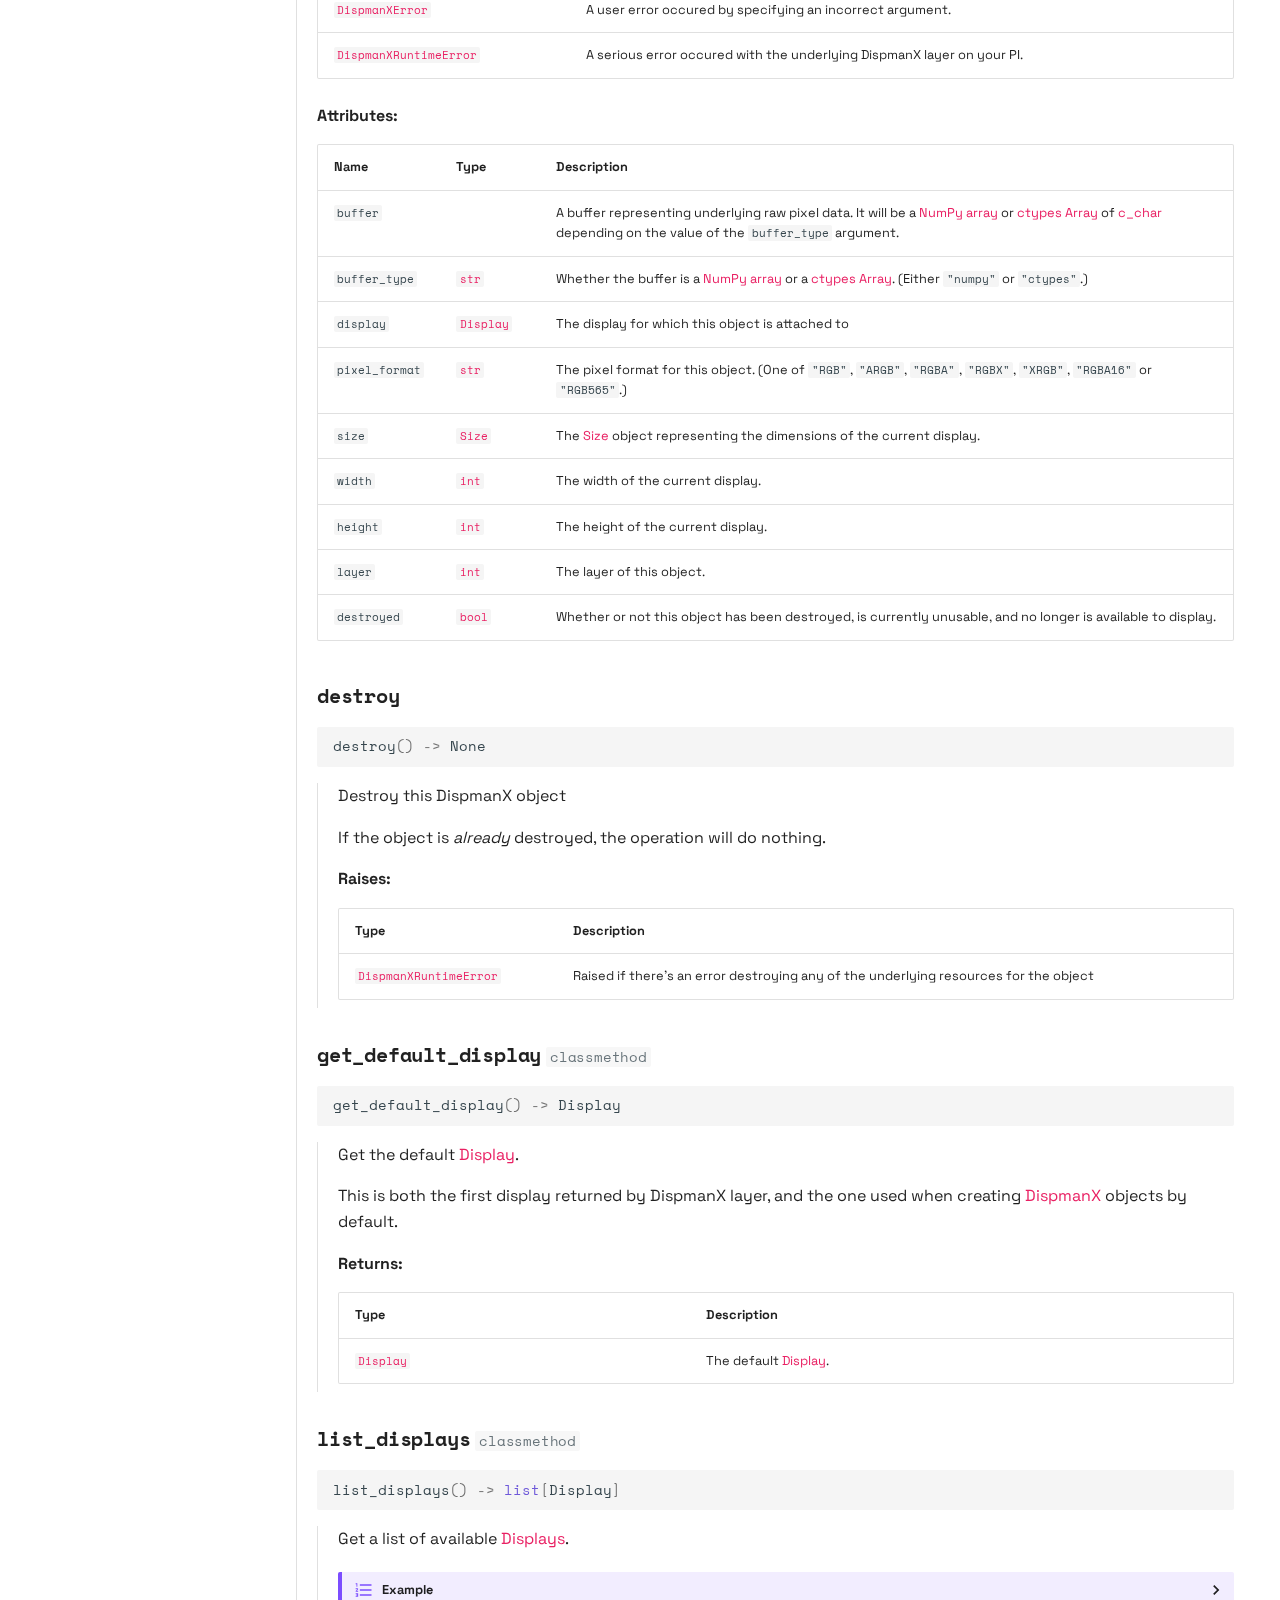
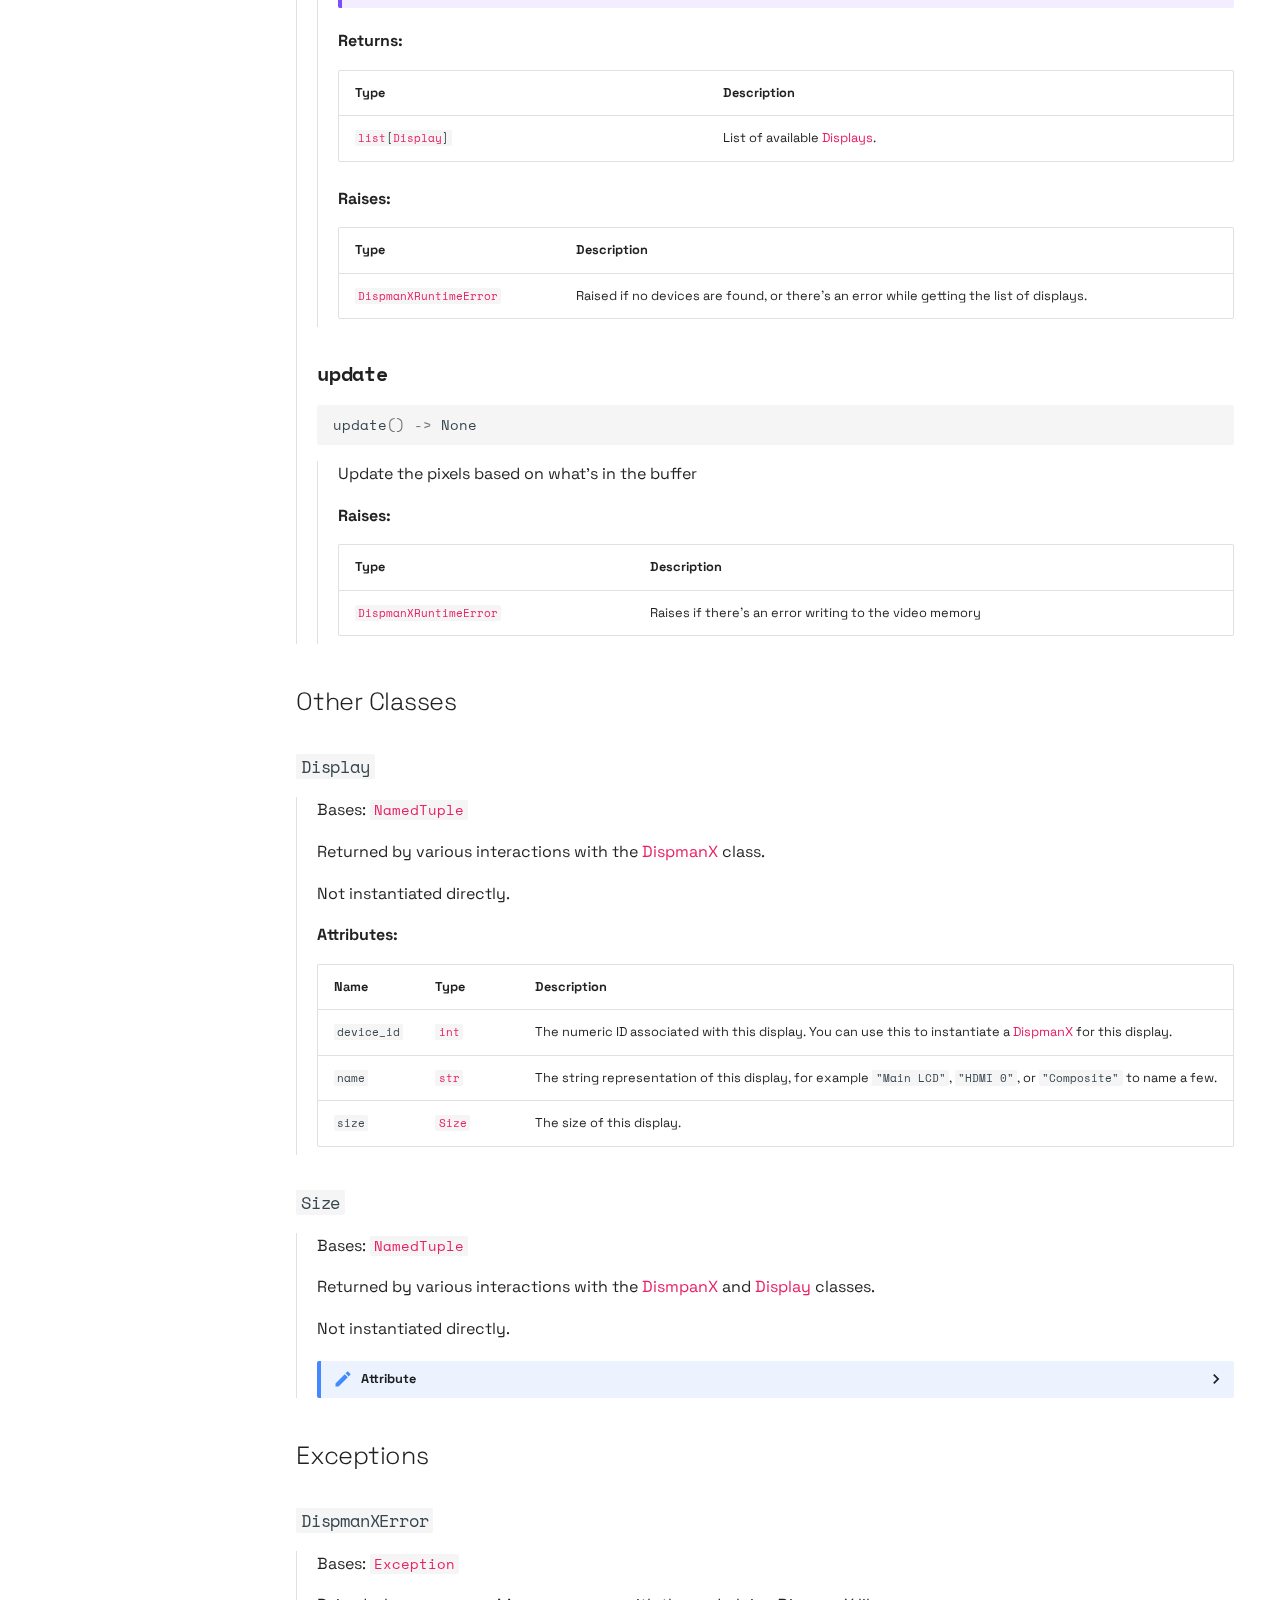
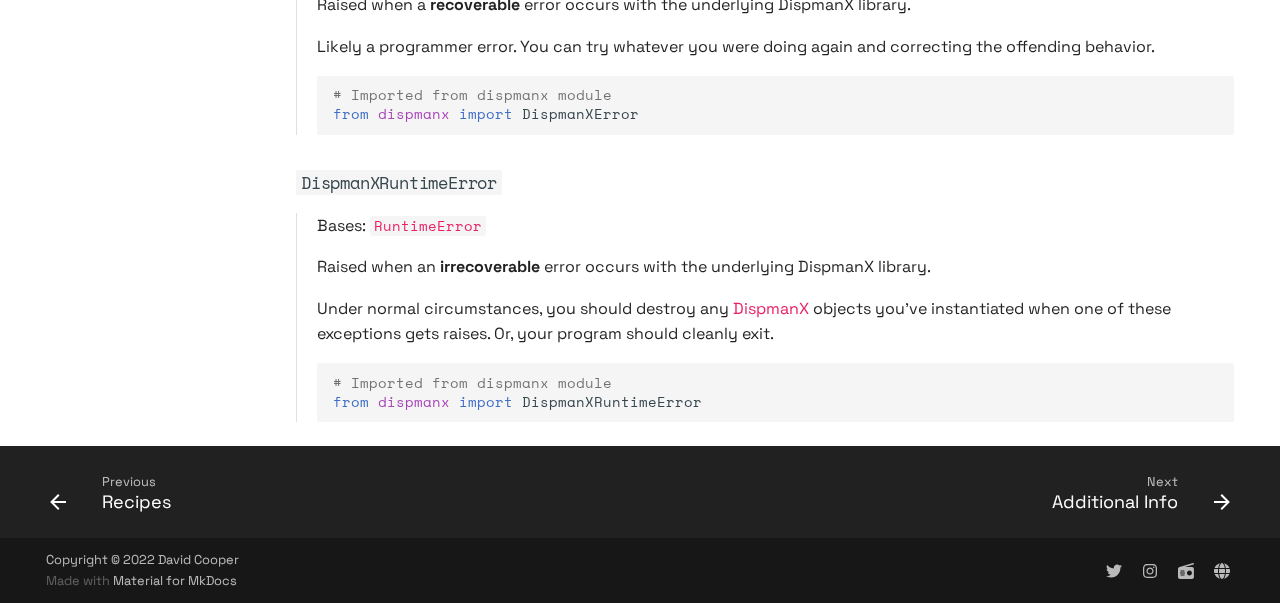
==== commit a29754ae: "Deployed d49fc9b with MkDocs version: 1.3.1" ====
--- a/api/index.html
+++ b/api/index.html
@@ -1108,6 +1108,9 @@
       <p>Raised when a <strong>recoverable</strong> error occurs with the underlying DispmanX library.</p>
 <p>Likely a programmer error. You can try whatever you were doing again and
 correcting the offending behavior.</p>
+<div class="highlight"><pre><span></span><code><a id="__codelineno-0-1" name="__codelineno-0-1" href="#__codelineno-0-1"></a><span class="c1"># Imported from dispmanx module</span>
+<a id="__codelineno-0-2" name="__codelineno-0-2" href="#__codelineno-0-2"></a><span class="kn">from</span> <span class="nn">dispmanx</span> <span class="kn">import</span> <span class="n">DispmanXError</span>
+</code></pre></div>
 
 
 
@@ -1135,6 +1138,9 @@
 <p>Under normal circumstances, you should destroy any <a class="autorefs autorefs-internal" href="#dispmanx.DispmanX">DispmanX</a>
 objects you've instantiated when one of these exceptions gets raises. Or,
 your program should cleanly exit.</p>
+<div class="highlight"><pre><span></span><code><a id="__codelineno-0-1" name="__codelineno-0-1" href="#__codelineno-0-1"></a><span class="c1"># Imported from dispmanx module</span>
+<a id="__codelineno-0-2" name="__codelineno-0-2" href="#__codelineno-0-2"></a><span class="kn">from</span> <span class="nn">dispmanx</span> <span class="kn">import</span> <span class="n">DispmanXRuntimeError</span>
+</code></pre></div>
 
 
 
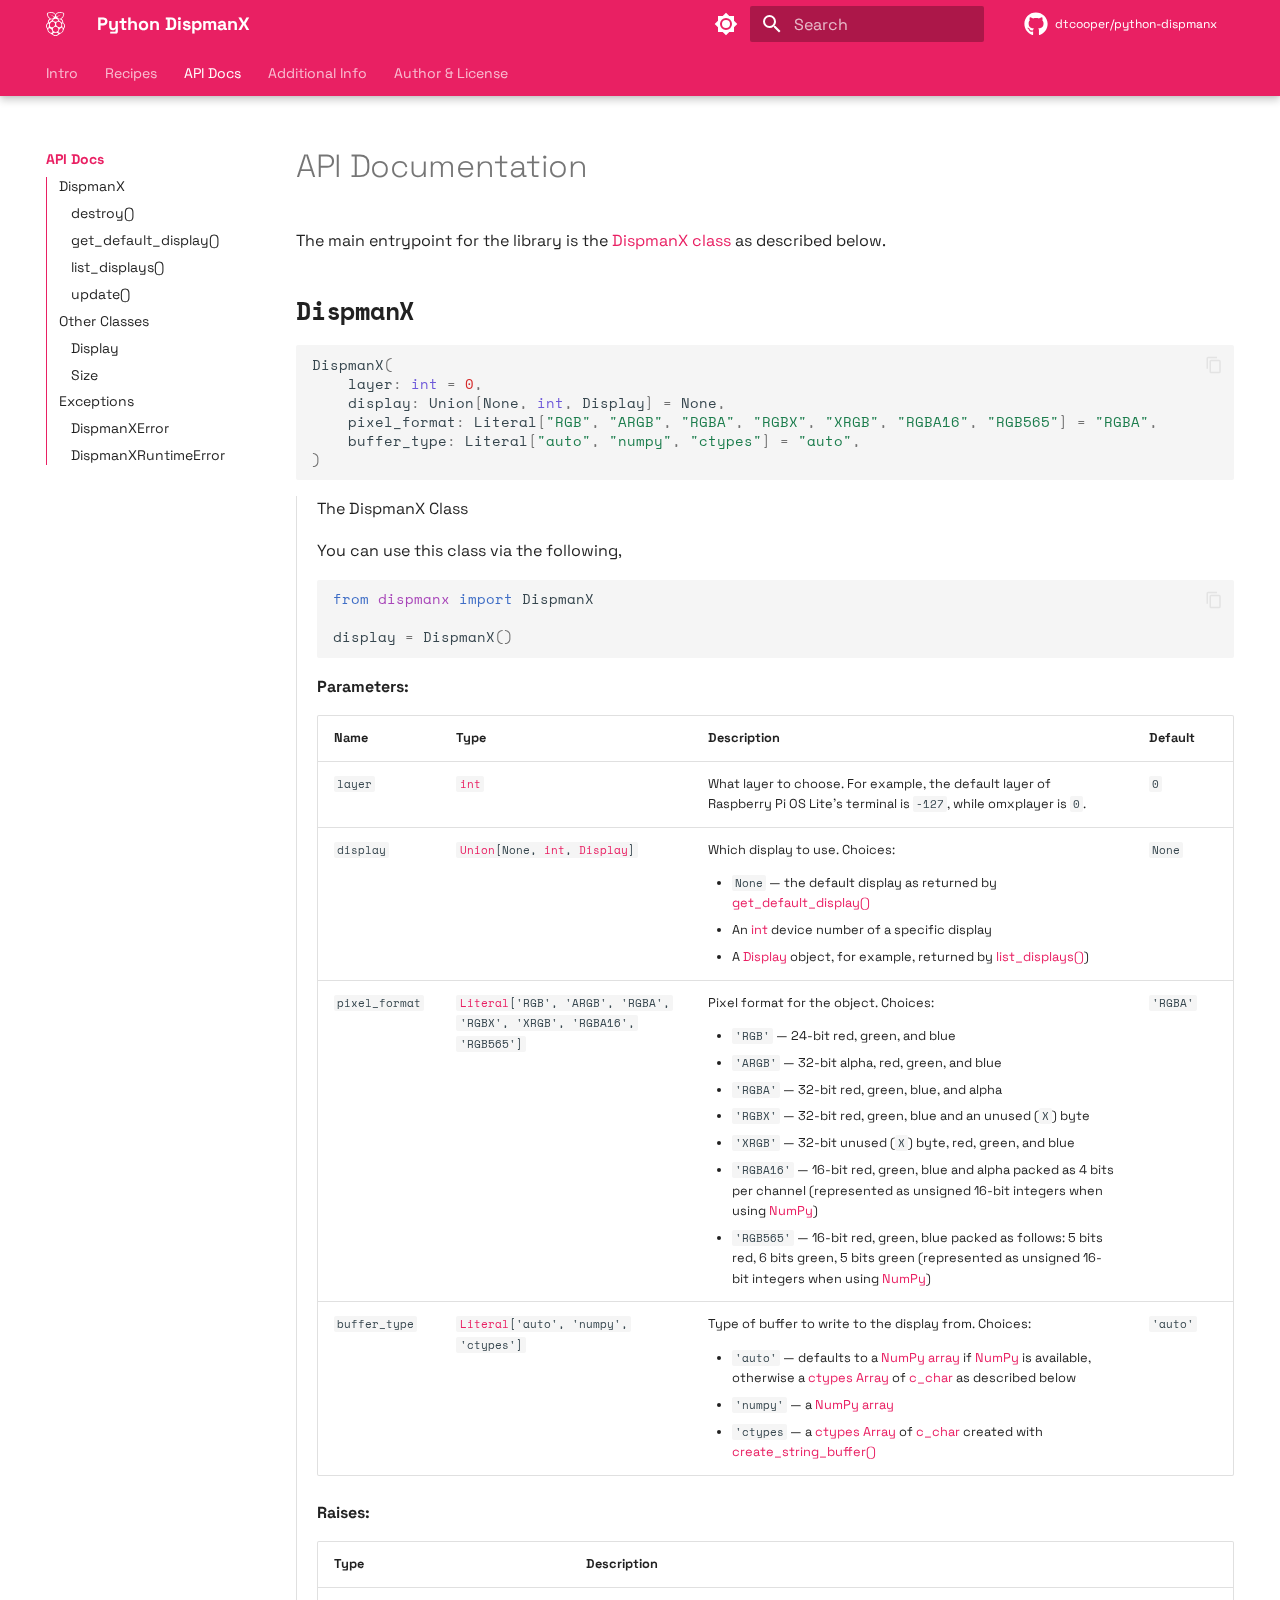
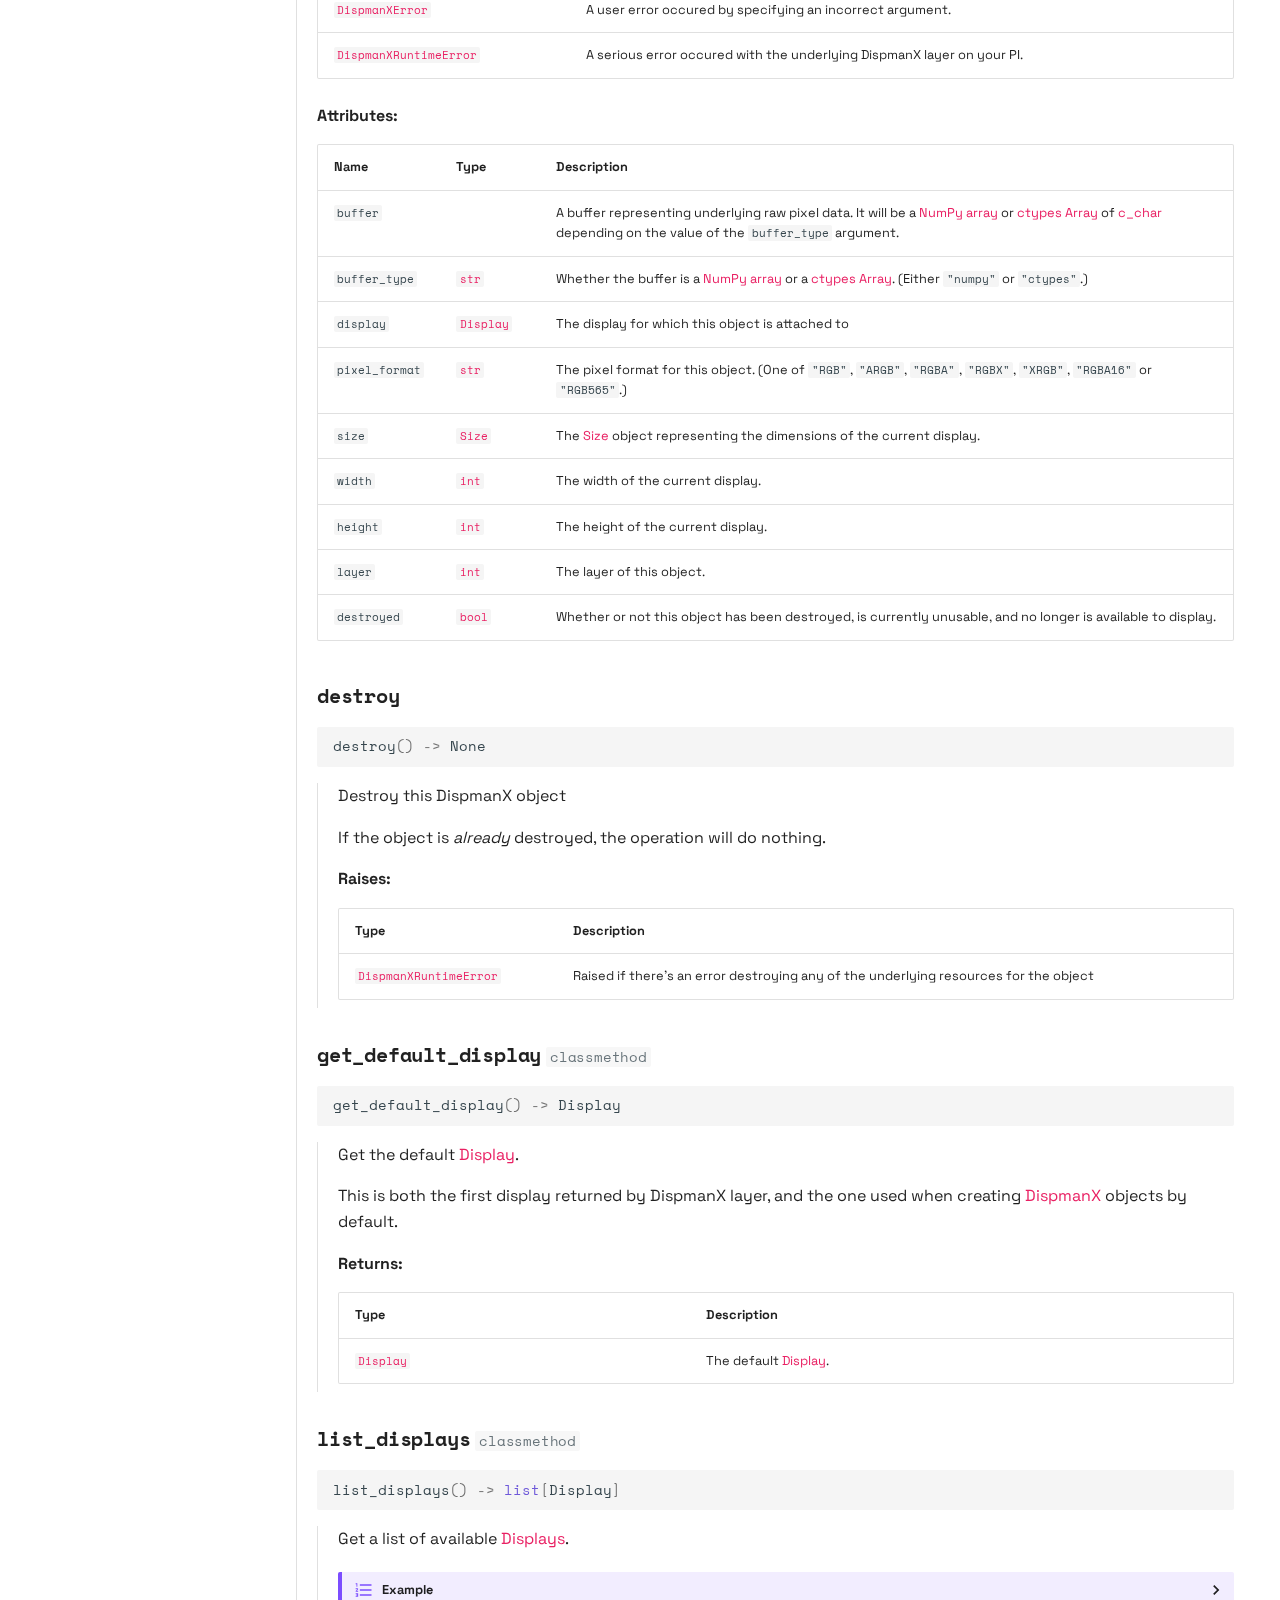
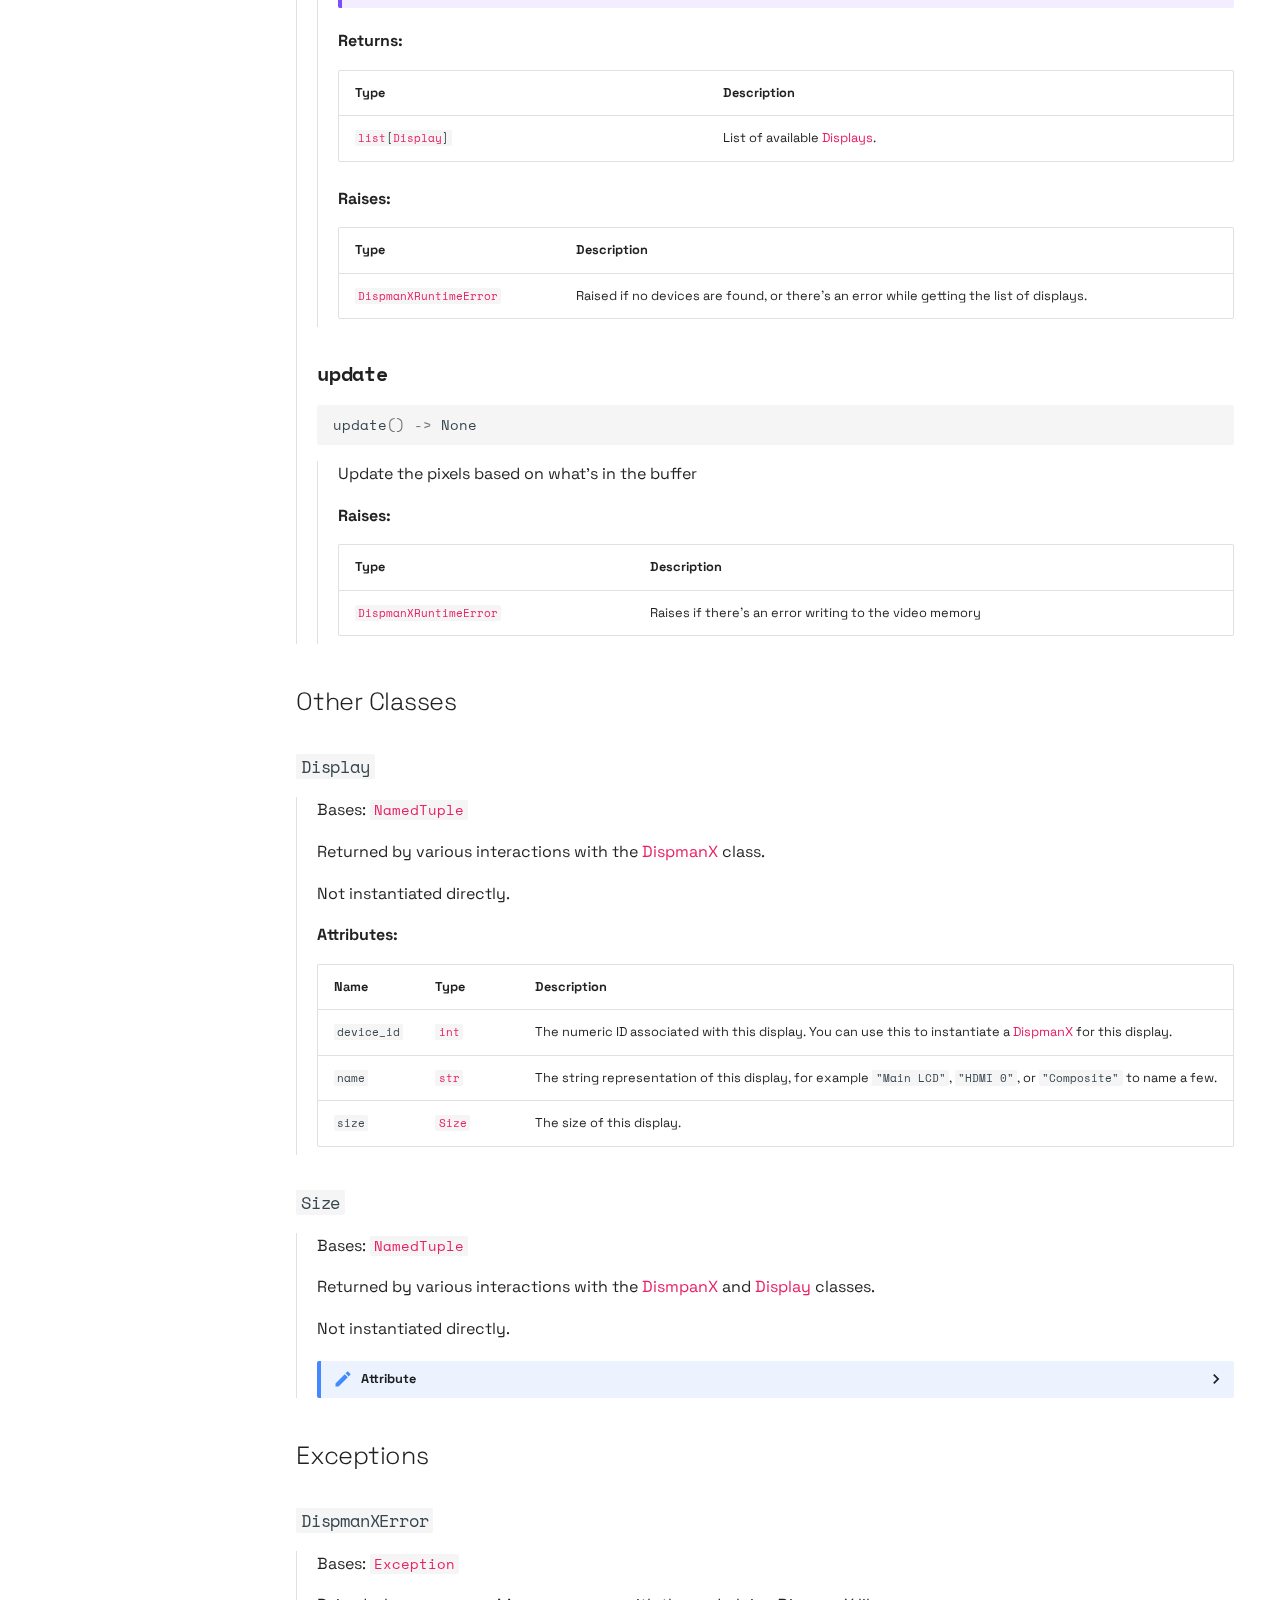
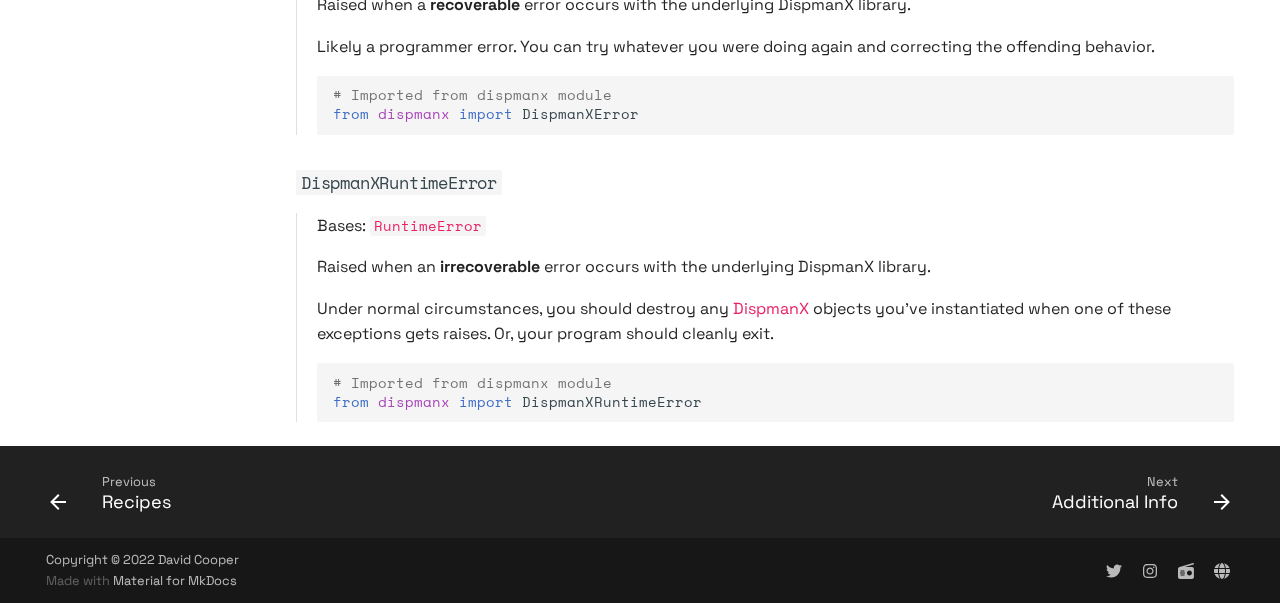
==== commit b6d73c8a: "Deployed 6721568 with MkDocs version: 1.3.1" ====
--- a/api/index.html
+++ b/api/index.html
@@ -608,7 +608,7 @@
 <li><code>'ARGB'</code> &mdash; 32-bit alpha, red, green, and blue</li>
 <li><code>'RGBA'</code> &mdash; 32-bit red, green, blue, and alpha</li>
 <li><code>'RGBX'</code> &mdash; 32-bit red, green, blue and an unused (<code>X</code>) byte</li>
-<li><code>'XRGB'</code> &mdash; 32-bit an unused (<code>X</code>) byte red, green, and blue</li>
+<li><code>'XRGB'</code> &mdash; 32-bit unused (<code>X</code>) byte, red, green, and blue</li>
 <li><code>'RGBA16'</code> &mdash; 16-bit red, green, blue and alpha packed as
     4 bits per channel (represented as unsigned 16-bit integers
     when using <a class="autorefs autorefs-external" href="https://docs.scipy.org/doc/numpy/reference/index.html#module-numpy">NumPy</a>)</li>
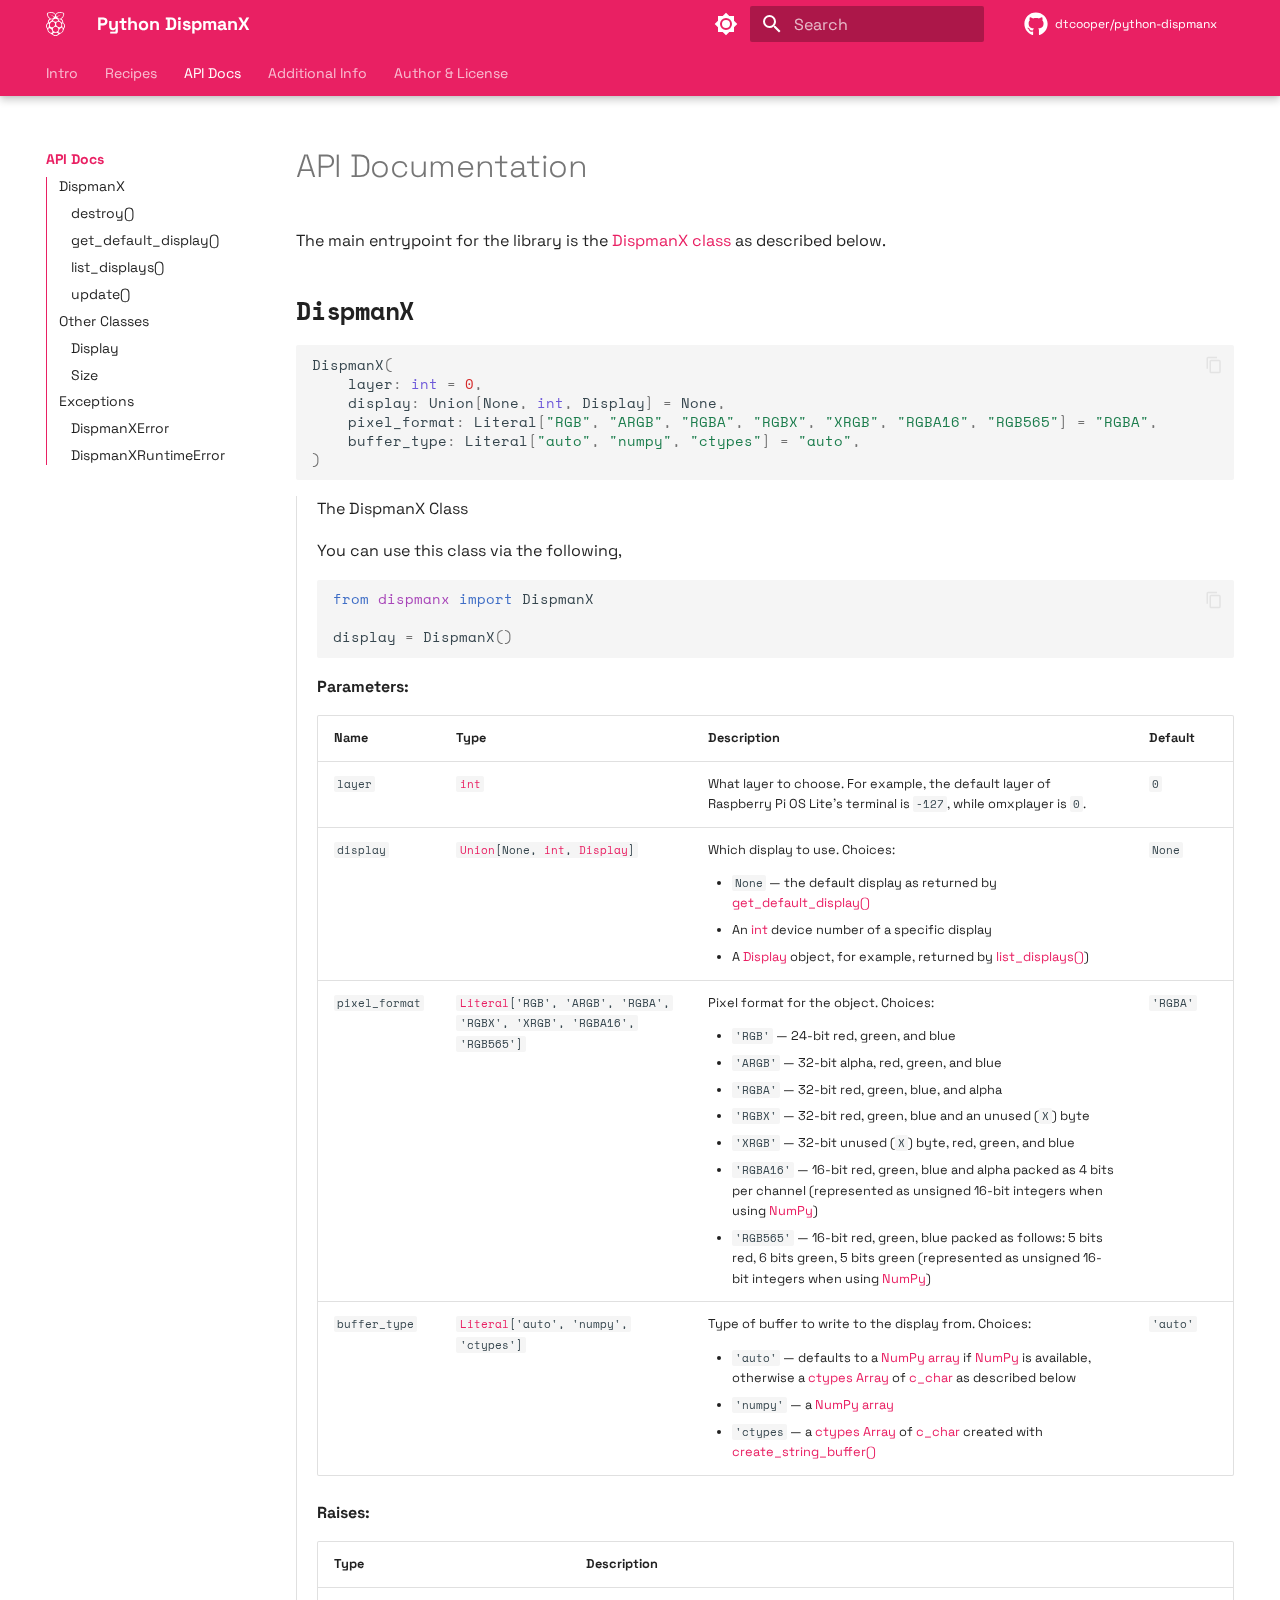
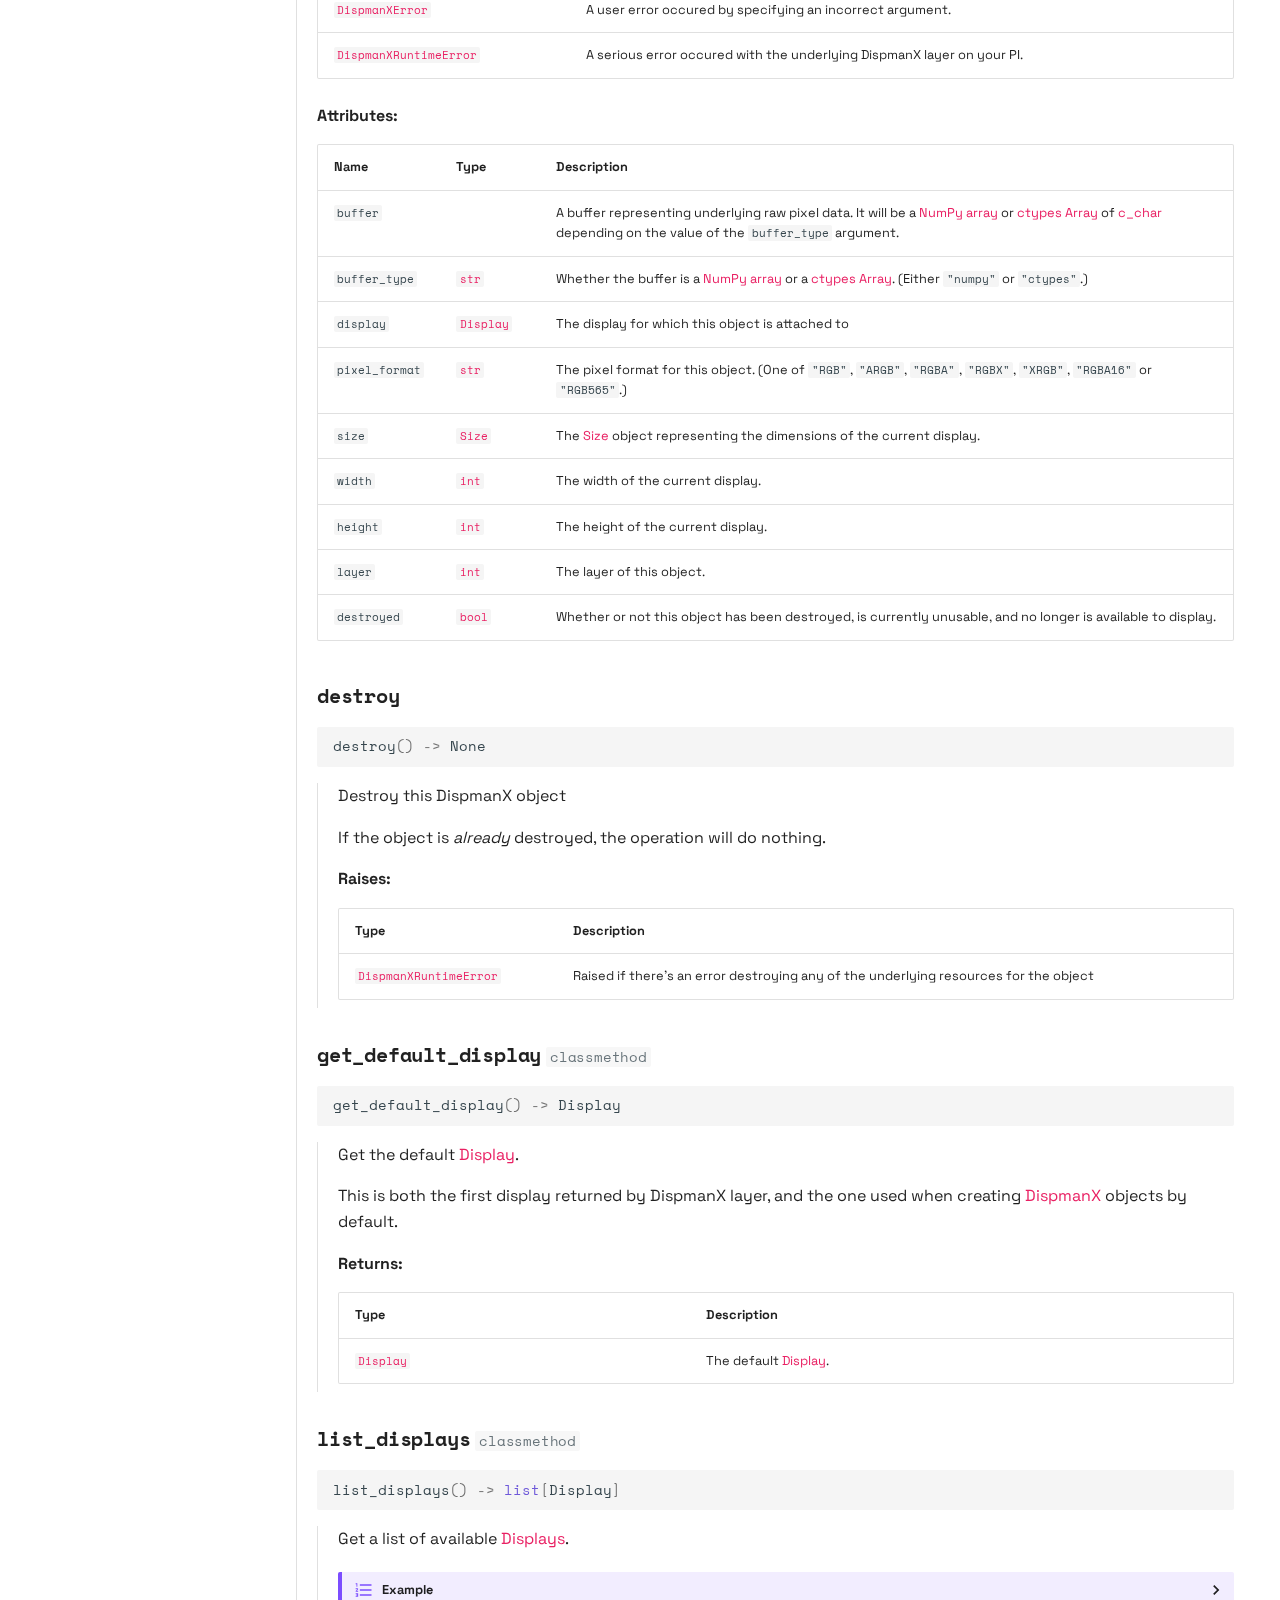
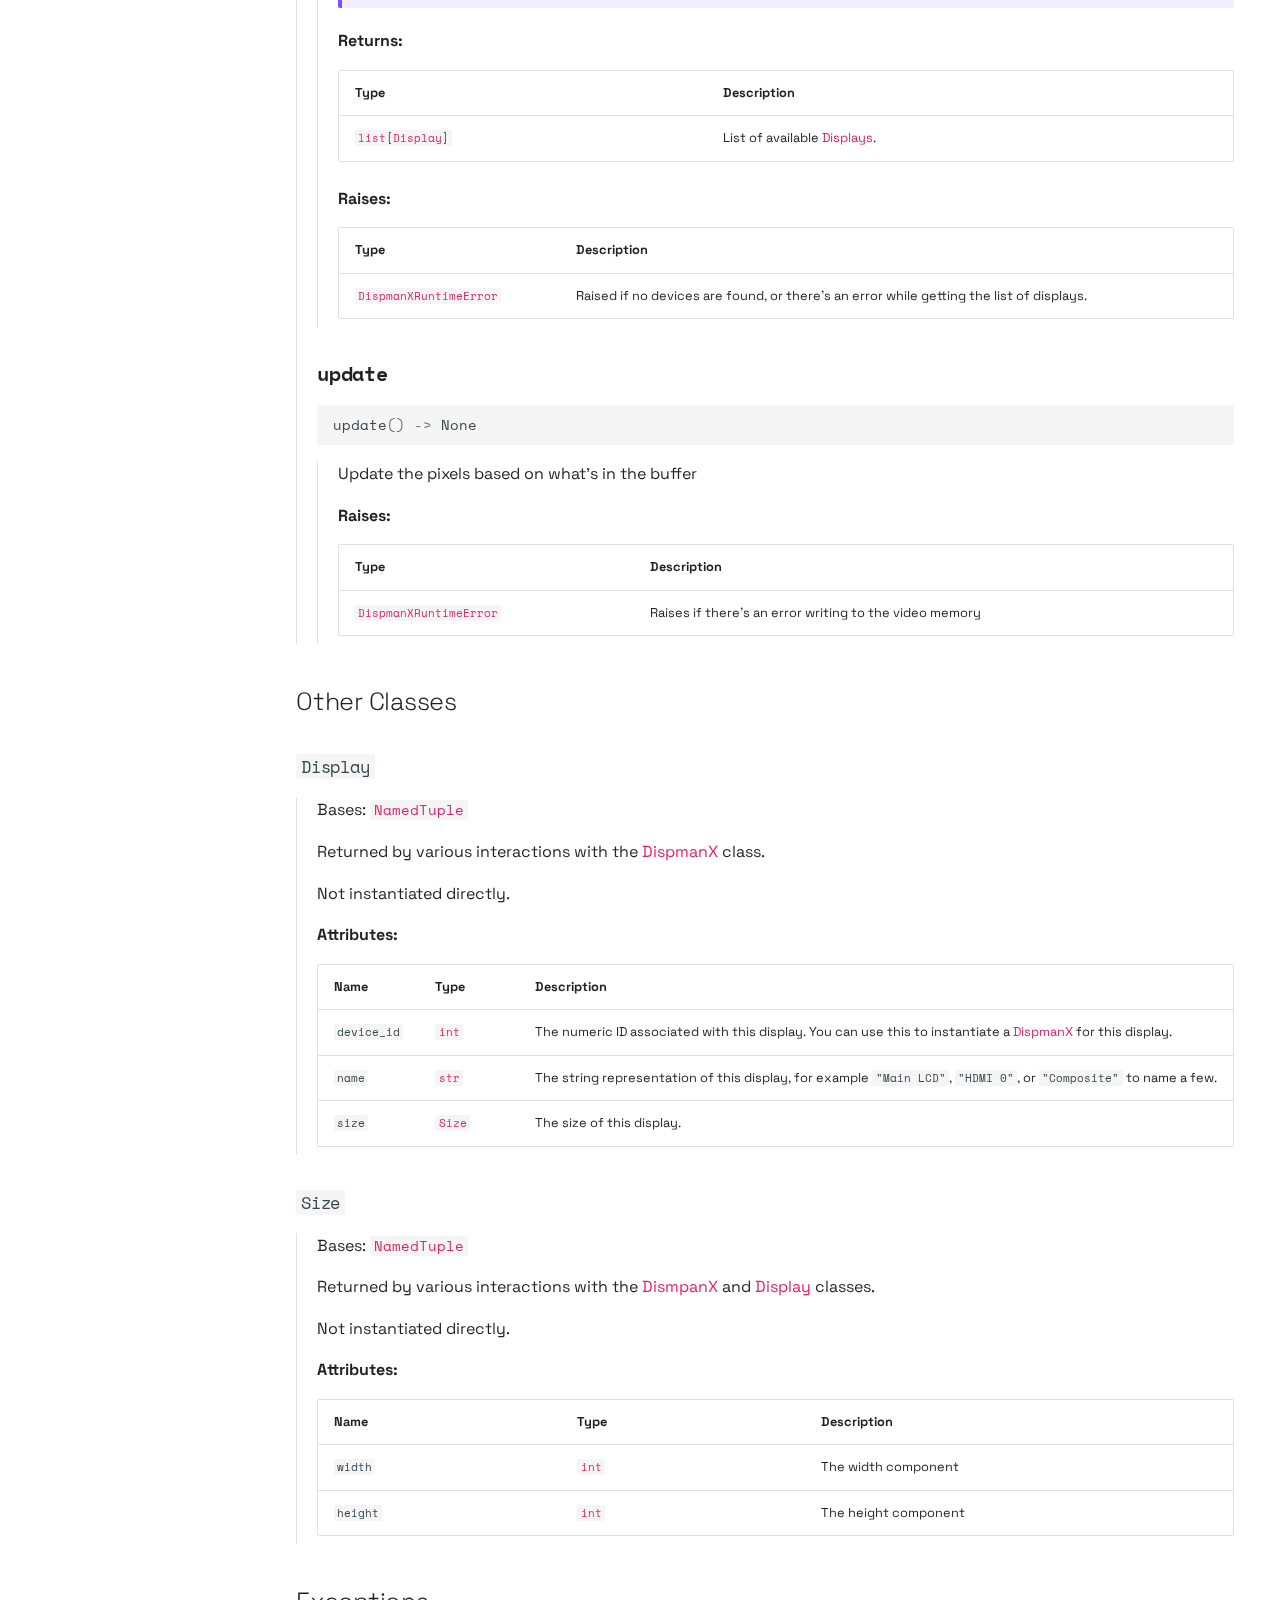
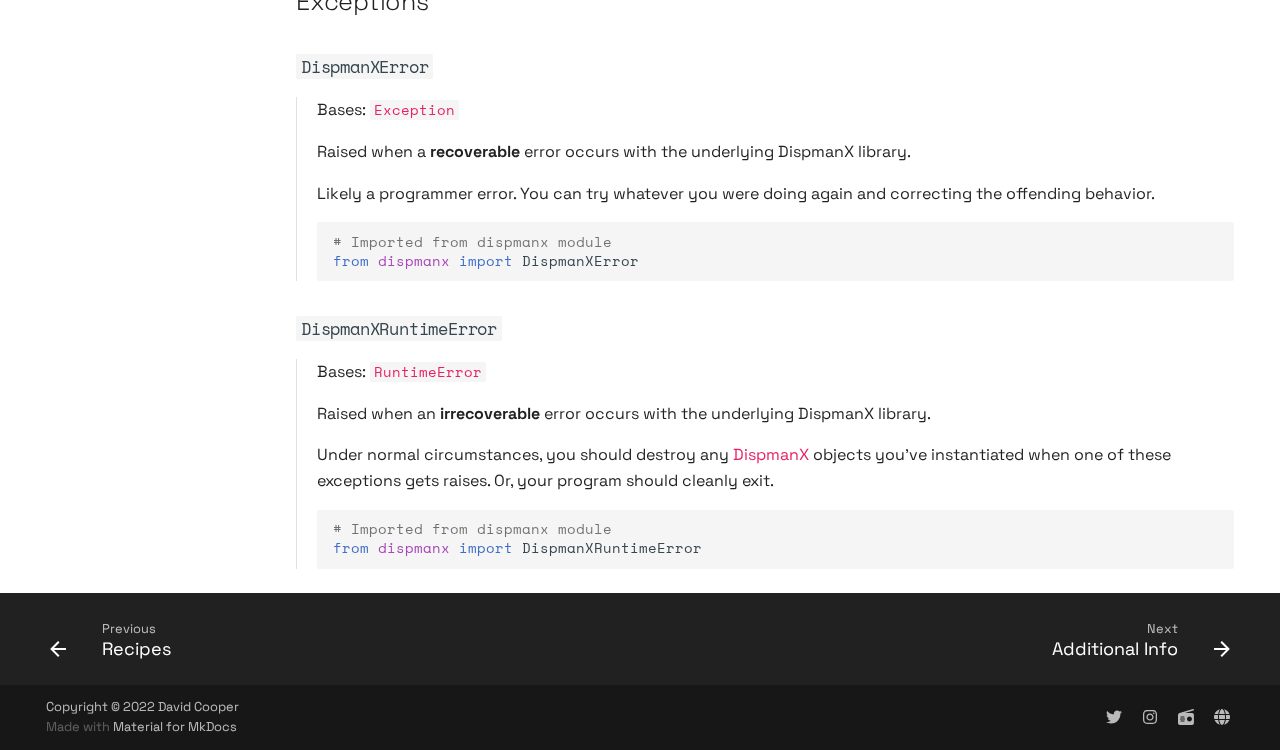
==== commit f2c82502: "Deployed 757b185 with MkDocs version: 1.3.1" ====
--- a/api/index.html
+++ b/api/index.html
@@ -1061,11 +1061,33 @@
 and <a class="autorefs autorefs-internal" href="#dispmanx.dispmanx.Display">Display</a> classes.</p>
 <p>Not instantiated directly.</p>
 
-<details class="attribute">
-  <summary>Attribute</summary>
-  <p>width int: The width component
-height int: The height component</p>
-</details>
+  <p><strong>Attributes:</strong></p>
+  <table>
+    <thead>
+      <tr>
+        <th>Name</th>
+        <th>Type</th>
+        <th>Description</th>
+      </tr>
+    </thead>
+    <tbody>
+        <tr>
+          <td><code>width</code></td>
+          <td>
+                <code><a class="autorefs autorefs-external" href="https://docs.python.org/3/library/functions.html#int">int</a></code>
+          </td>
+          <td><p>The width component</p></td>
+        </tr>
+        <tr>
+          <td><code>height</code></td>
+          <td>
+                <code><a class="autorefs autorefs-external" href="https://docs.python.org/3/library/functions.html#int">int</a></code>
+          </td>
+          <td><p>The height component</p></td>
+        </tr>
+    </tbody>
+  </table>
+
 
 
   
